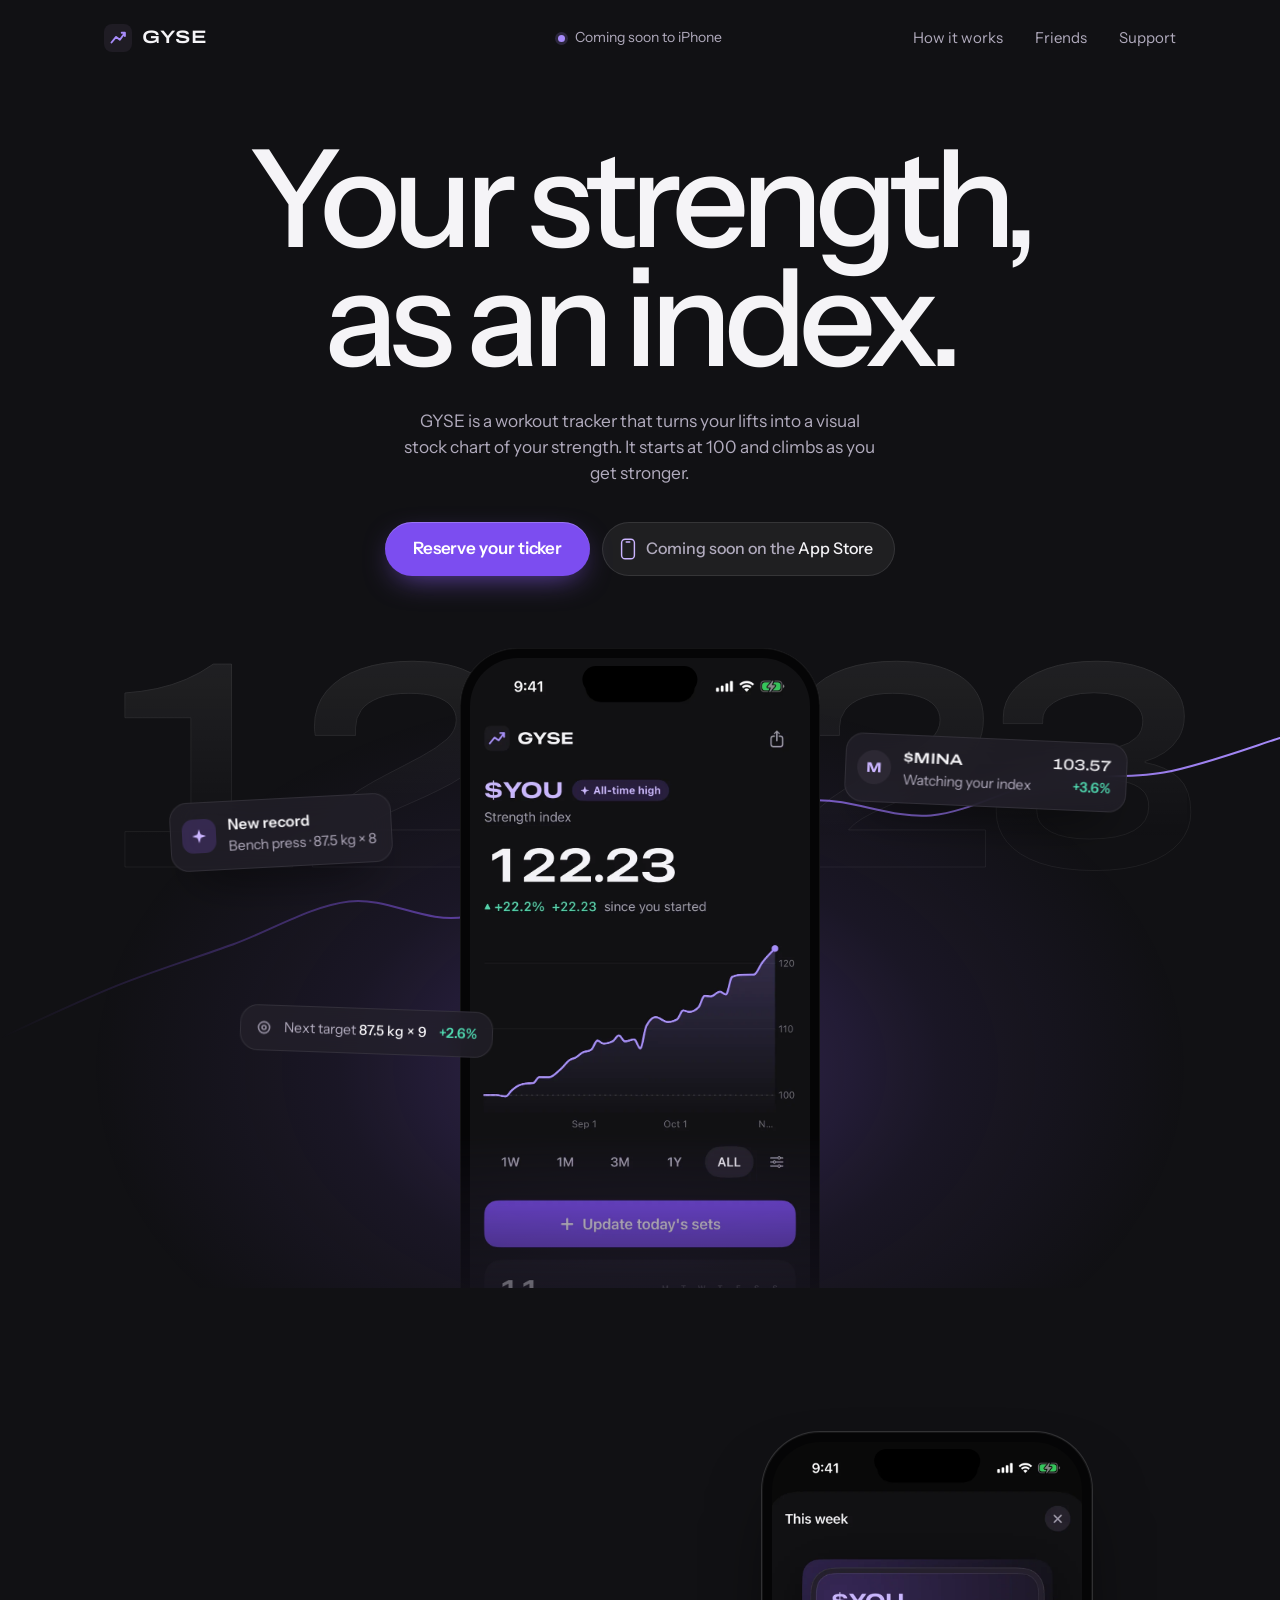
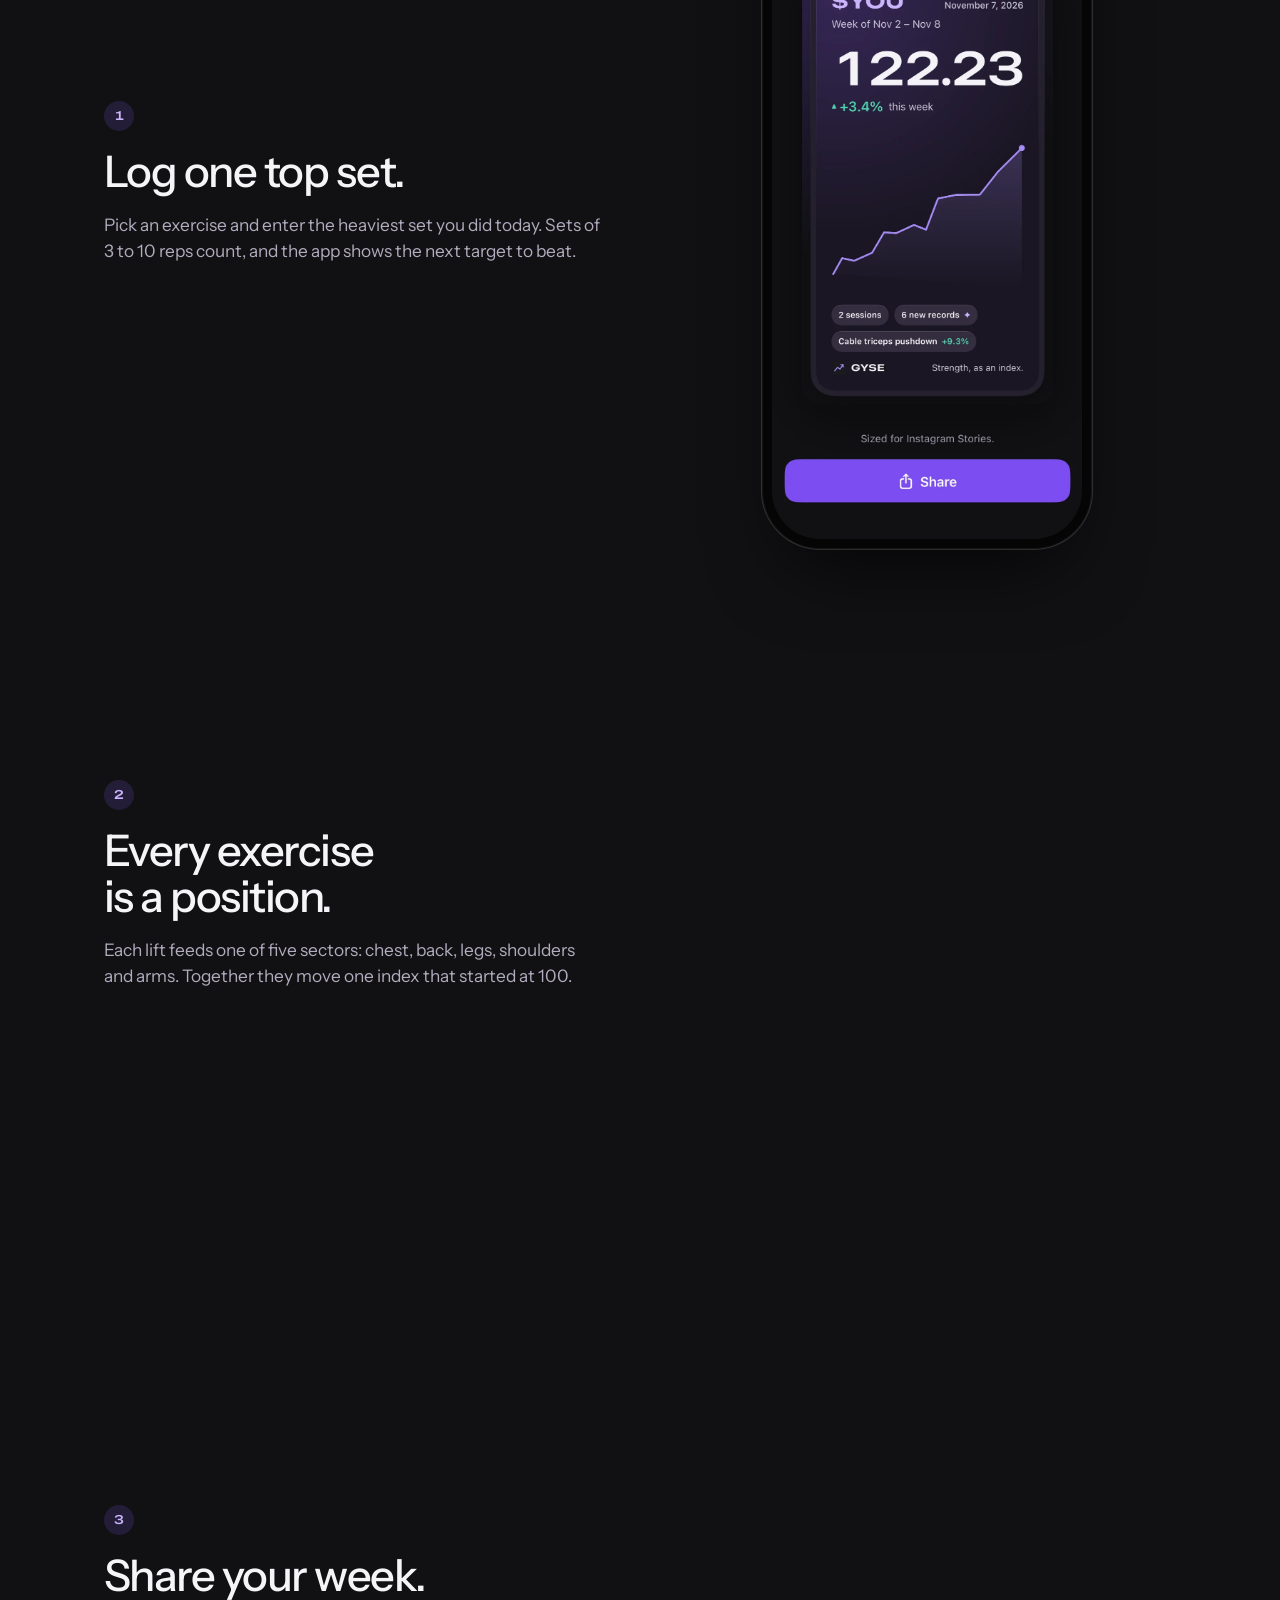
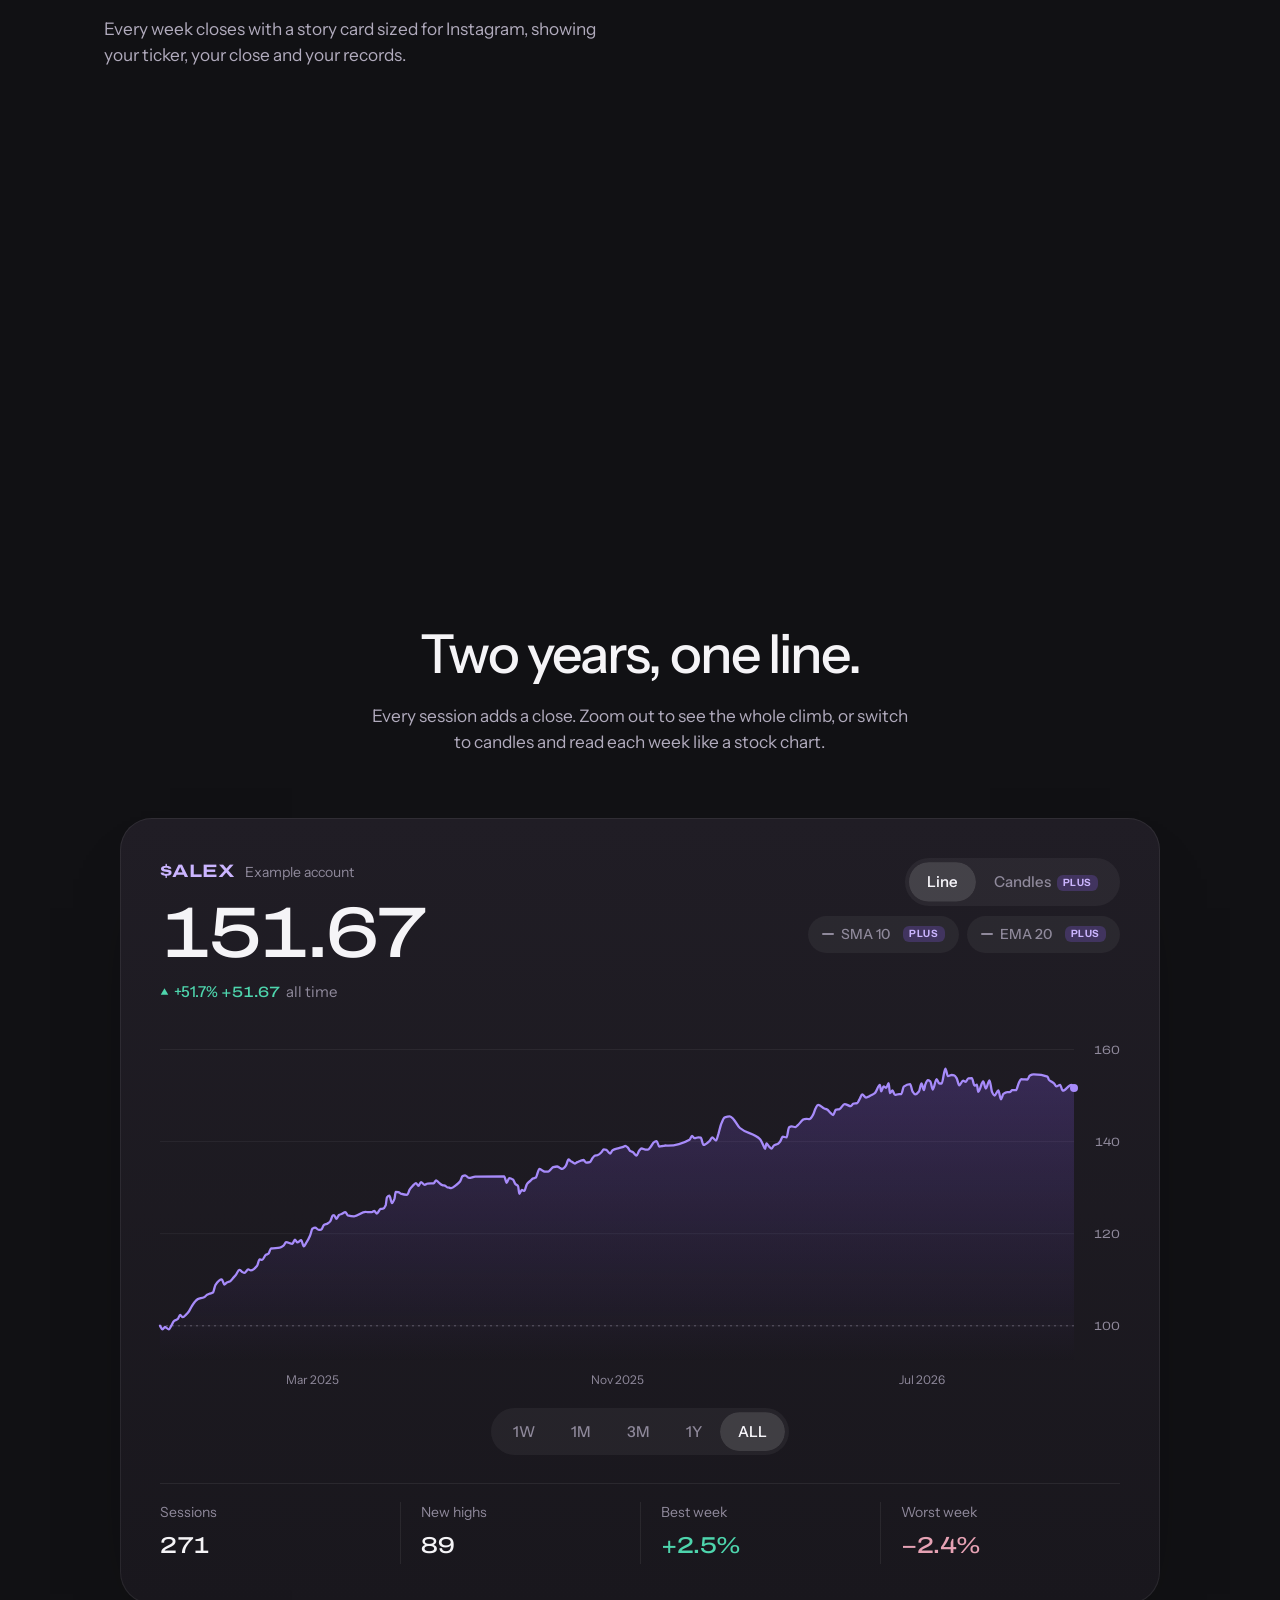
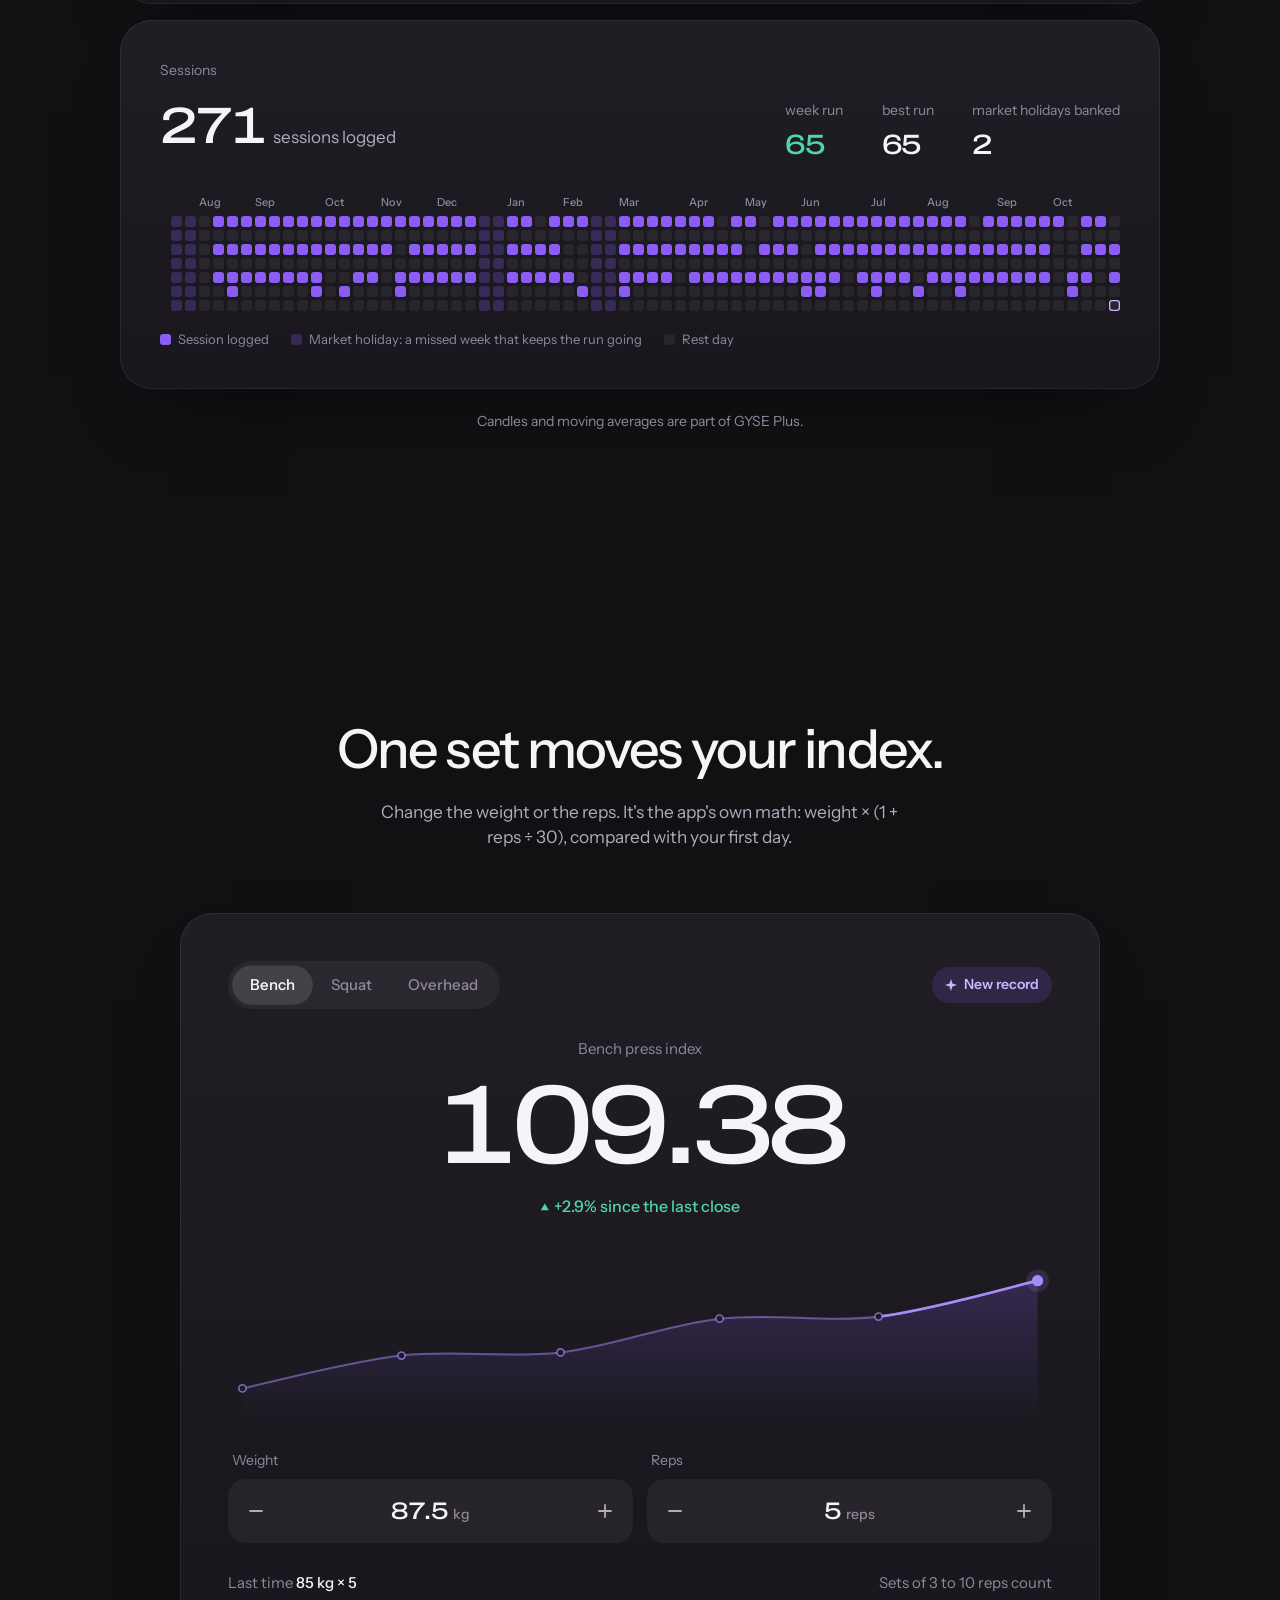
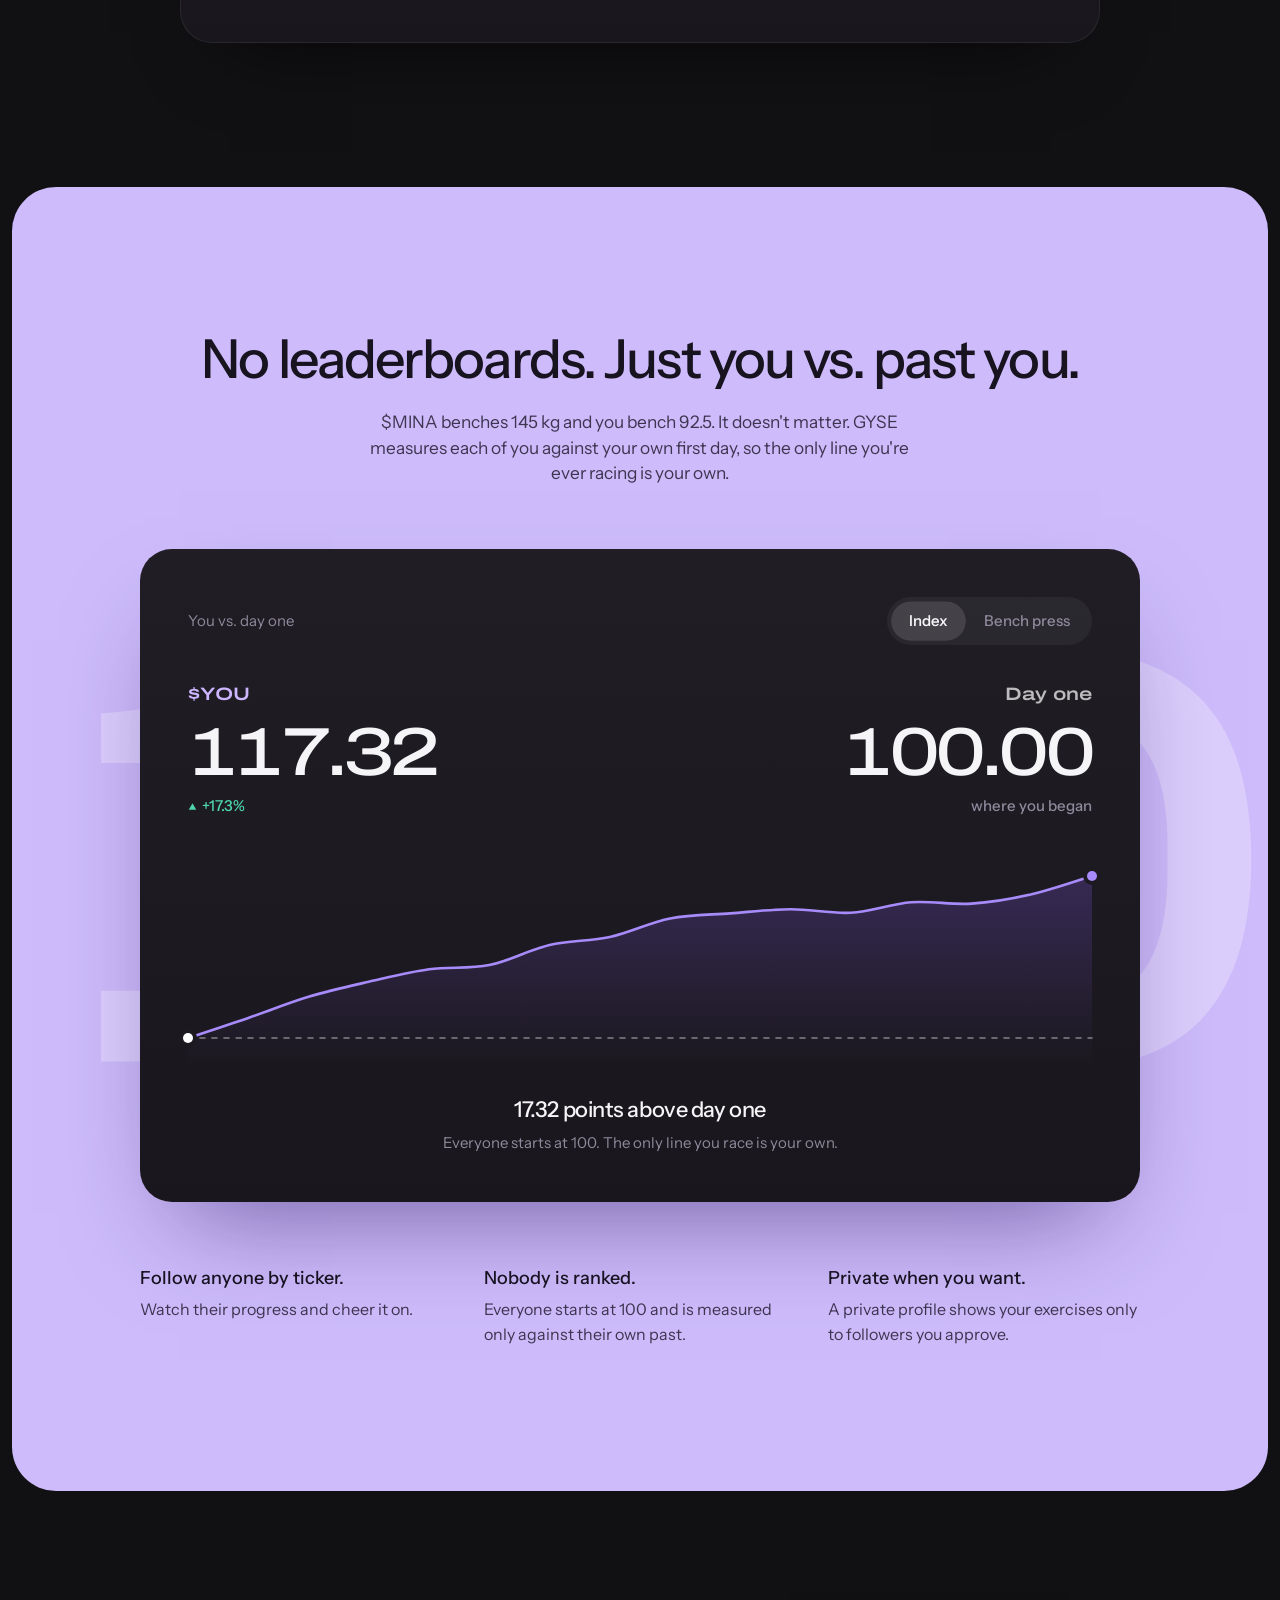
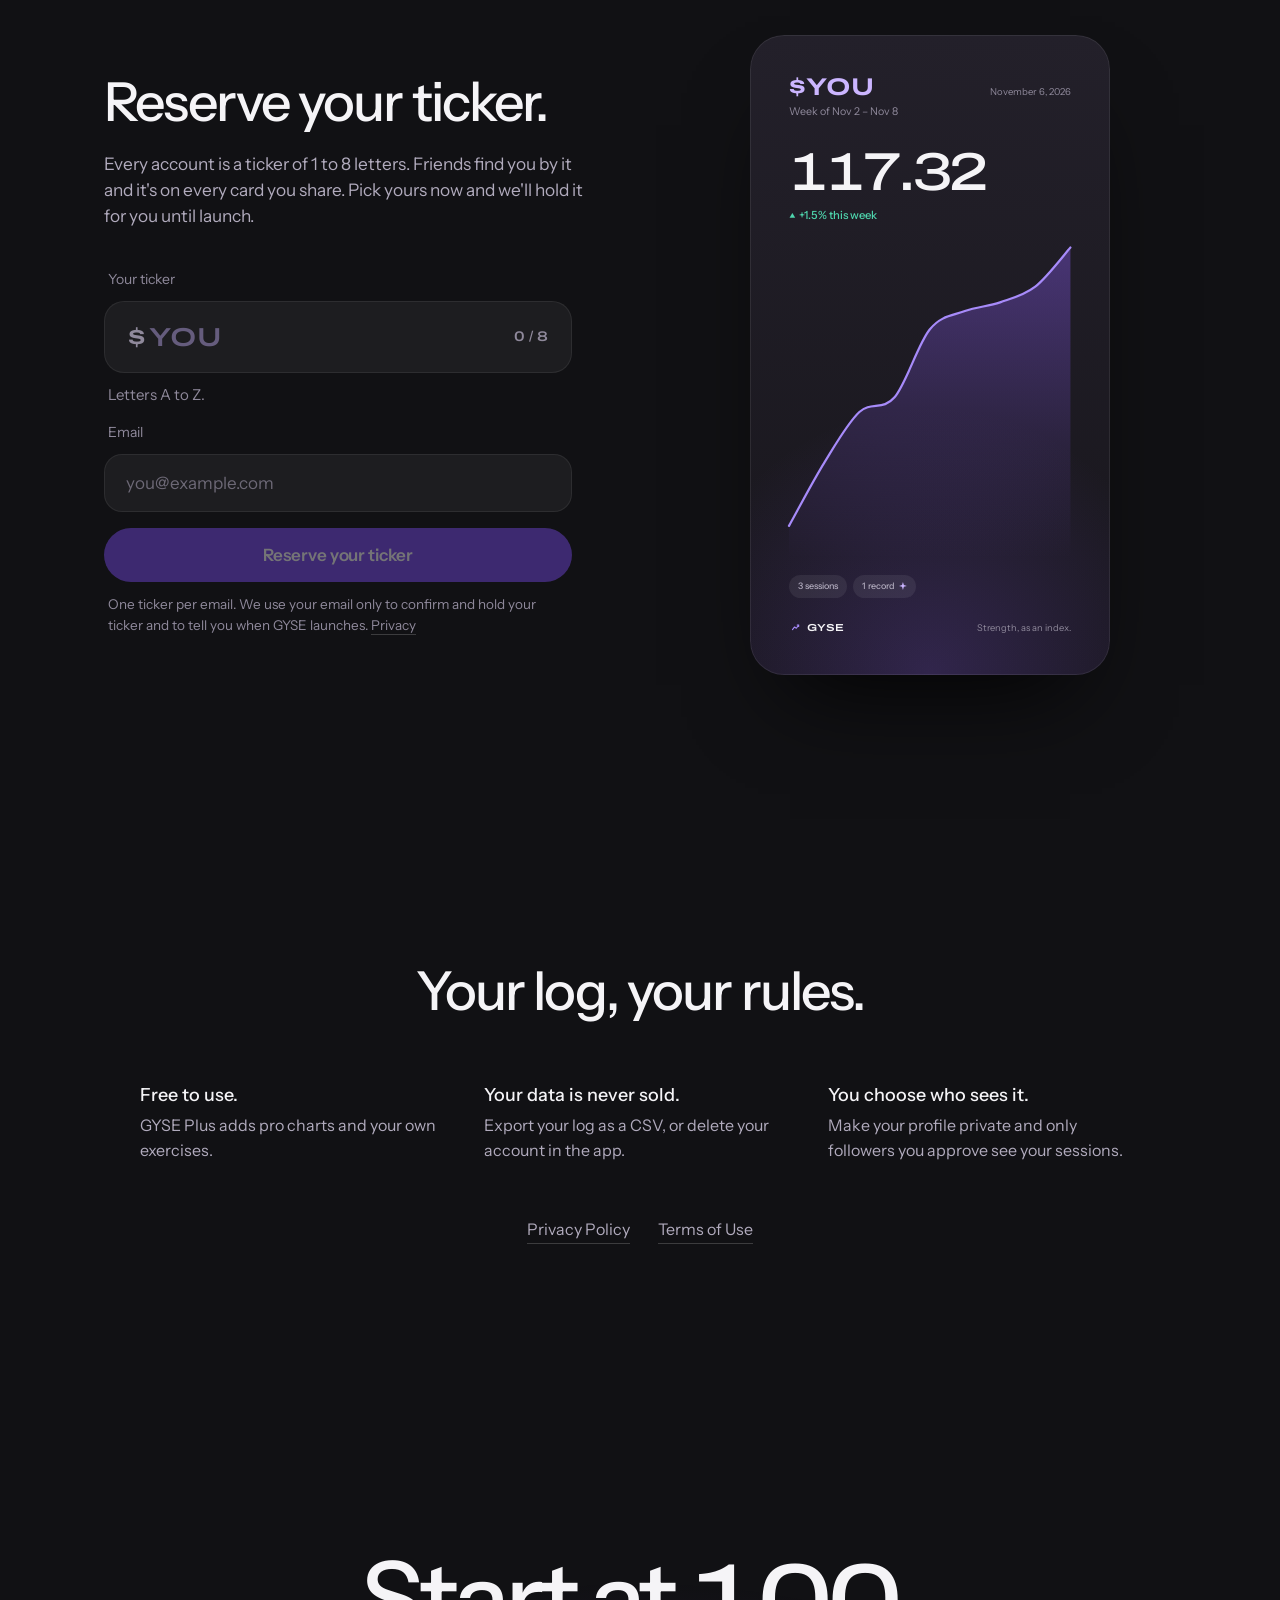
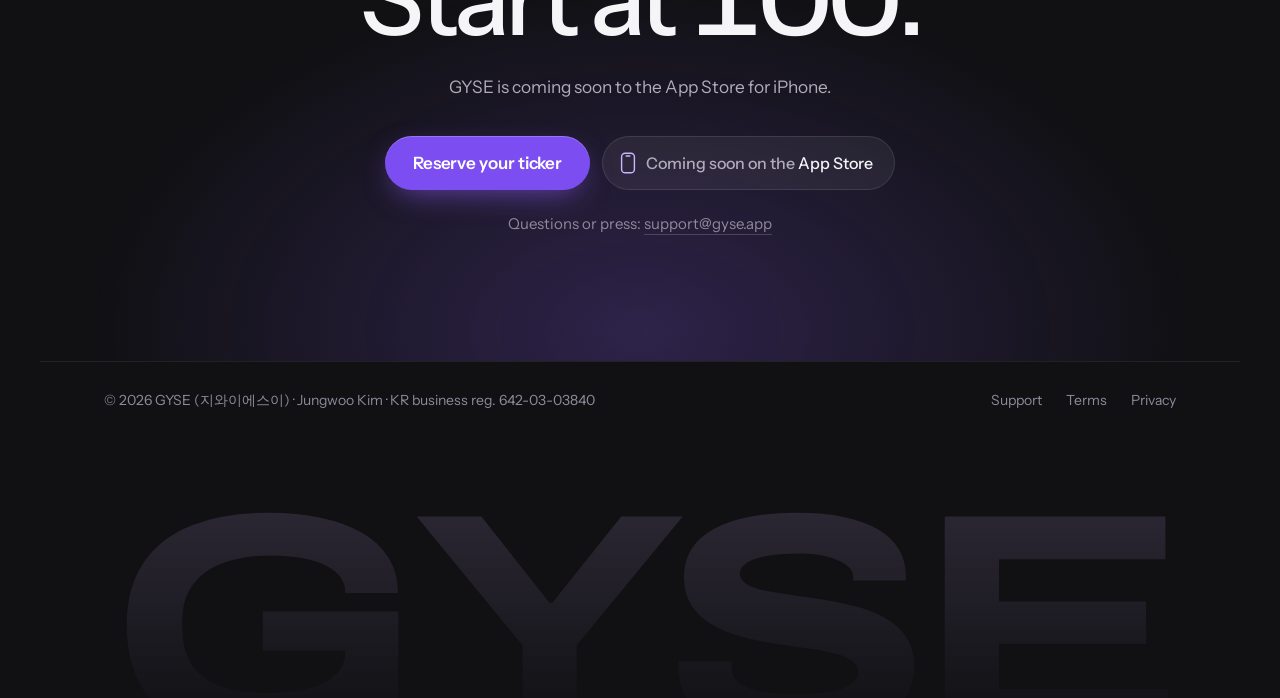
==== index.html @ 75cbb764 "Following replaces friends: policy, terms, support and home page Anyone can follow anyone by ticker;" ====
<!doctype html>
<html lang="en">
<head>
<meta charset="utf-8">
<meta name="viewport" content="width=device-width, initial-scale=1, viewport-fit=cover">
<meta http-equiv="Content-Security-Policy" content="default-src 'self'; script-src 'sha256-HZEkM3WVwp1IkvMQOCcOGn8AyvJ80SF7pKlRWZNpHBI='; style-src 'self' 'unsafe-inline'; img-src 'self' data:; font-src 'self'; connect-src 'self' https://lggthlqzohwxnammtzxg.supabase.co; object-src 'none'; base-uri 'none'; form-action 'none'">
<meta name="referrer" content="strict-origin-when-cross-origin">
<title>GYSE · Your strength, as an index</title>
<meta name="description" content="GYSE is a workout tracker for iPhone that turns your lifts into a stock-style chart of your strength. It starts at 100 and climbs as you get stronger.">
<meta property="og:title" content="GYSE: your strength, as an index">
<meta property="og:description" content="A workout tracker that turns your lifts into a stock-style chart of your strength.">
<meta property="og:url" content="https://gyse.app">
<meta property="og:image" content="https://gyse.app/assets/og.jpg">
<meta name="twitter:card" content="summary_large_image">
<meta name="theme-color" content="#111114">
<meta name="color-scheme" content="dark">
<link rel="icon" href="/favicon.ico" sizes="32x32">
<link rel="icon" href="/assets/icon.svg" type="image/svg+xml">
<link rel="apple-touch-icon" href="/apple-touch-icon.png">
<link rel="preload" as="font" type="font/woff2" href="/assets/fonts/instrument-sans-var.woff2" crossorigin>
<link rel="preload" as="image" href="/assets/screens/index-demo.webp" fetchpriority="high">
<style>
/* Instrument Sans for words, Archivo at 125% width for numbers and tickers (the app's SF Pro Expanded voice).
   Both SIL Open Font License, served from gyse.app. */
@font-face { font-family: "Instrument Sans"; src: url(/assets/fonts/instrument-sans-var.woff2) format("woff2"); font-weight: 400 700; font-display: swap; }
@font-face { font-family: "Archivo"; src: url(/assets/fonts/archivo-var.woff2) format("woff2"); font-weight: 100 900; font-stretch: 62% 125%; font-display: swap; }

/* Layout: one centred column of calm type; real app screens carry the page. Colour comes from the app (Theme.swift). */
:root {
  color-scheme: dark;
  --bg: #111114; --card: #19171D; --card-2: #201D25; --line: rgba(255,255,255,.07);
  --text: #F5F4F7; --body: #B1ABBD; --muted: #8F899B;
  --purple: #8B5CF6; --btn: #7C4DF0; --violet: #A78BFA; --lilac: #CBB5FF;
  --up: #4ED5AD; --down: #E6A2B4;
  --sans: "Instrument Sans", -apple-system, system-ui, sans-serif;
  --num: "Archivo", "Instrument Sans", system-ui, sans-serif;
  --ease-out: cubic-bezier(.23, 1, .32, 1);
  --ease-io: cubic-bezier(.77, 0, .175, 1);
  --gutter: clamp(20px, 5vw, 72px);
}
* { box-sizing: border-box; }
html { -webkit-text-size-adjust: 100%; background: var(--bg); scrollbar-color: #2A2730 var(--bg); }
body { margin: 0; background: var(--bg); color: var(--text); font-family: var(--sans); font-size: 18px; line-height: 1.55;
       -webkit-font-smoothing: antialiased; text-rendering: optimizeLegibility; caret-color: var(--violet); }
::selection { background: rgba(139, 92, 246, .5); color: #fff; }
a { color: inherit; }
button { font: inherit; color: inherit; }
img { max-width: 100%; display: block; }
figure { margin: 0; }
:focus-visible { outline: 2px solid var(--violet); outline-offset: 3px; border-radius: 8px; }
.wrap { width: 100%; max-width: 1200px; margin: 0 auto; padding: 0 var(--gutter); }
.center { text-align: center; }
.num { font-family: var(--num); font-stretch: 125%; font-variant-numeric: lining-nums tabular-nums; }

h1, h2, h3 { margin: 0; font-weight: 500; letter-spacing: -.035em; text-wrap: balance; }
h1 { font-size: clamp(54px, 10.6vw, 168px); line-height: .88; letter-spacing: -.06em; }
h2 { font-size: clamp(34px, 4.2vw, 56px); line-height: 1.04; }
p { margin: 0; }
.lead { color: var(--body); font-size: clamp(17px, 1.35vw, 20px); line-height: 1.5; max-width: 32em; text-wrap: pretty; }
.center .lead, .sec-head .lead { margin-left: auto; margin-right: auto; }
.up { color: var(--up); } .down { color: var(--down); } .flat { color: var(--muted); }
.tri { display: inline-block; width: .6em; height: .6em; margin-right: .3em; vertical-align: .03em; }

/* ---------- Pressables ---------- */
.btn { display: inline-flex; align-items: center; justify-content: center; min-height: 54px; padding: 0 28px; border-radius: 999px; border: 0; cursor: pointer;
       background: var(--btn); color: #fff; font-weight: 600; font-size: 17px; letter-spacing: -.005em; text-decoration: none;
       box-shadow: inset 0 1px 0 rgba(255,255,255,.22), 0 10px 30px -10px rgba(139,92,246,.7);
       transition: transform 160ms var(--ease-out), background-color 160ms ease, box-shadow 200ms ease; }
.btn:active { transform: scale(.97); }
@media (hover: hover) and (pointer: fine) { .btn:hover { background: #8656F4; box-shadow: inset 0 1px 0 rgba(255,255,255,.26), 0 14px 36px -10px rgba(139,92,246,.85); } }
.link { text-decoration: none; background: linear-gradient(currentColor, currentColor) 0 100% / 0 1px no-repeat, linear-gradient(rgba(255,255,255,.18), rgba(255,255,255,.18)) 0 100% / 100% 1px no-repeat;
        padding-bottom: 2px; transition: background-size 220ms var(--ease-out); }
@media (hover: hover) and (pointer: fine) { .link:hover { background-size: 100% 1px, 100% 1px; } }

/* Segmented control: a lit copy of the row is clipped to the chosen option, so pill and label colour move as one. */
.seg { position: relative; display: inline-flex; padding: 4px; border-radius: 999px; background: rgba(255,255,255,.05); }
.seg button { position: relative; border: 0; background: transparent; color: var(--muted); font-size: 15px; font-weight: 500; padding: 8px 18px; border-radius: 999px; cursor: pointer; white-space: nowrap; transition: color 150ms ease; }
@media (hover: hover) and (pointer: fine) { .seg button:hover { color: var(--text); } }
.seg .lit { position: absolute; inset: 4px; display: flex; pointer-events: none; clip-path: inset(0 100% 0 0 round 999px); }
.seg .lit > span { flex: none; display: grid; place-items: center; font-size: 15px; font-weight: 500; padding: 8px 18px; border-radius: 999px; background: rgba(255,255,255,.12); color: var(--text); white-space: nowrap; }
.seg.ready .lit { transition: clip-path 280ms var(--ease-io); }
.seg[hidden] { display: none; }
.seg .lit > span { display: flex; align-items: center; justify-content: center; }

/* ---------- Header ---------- */
.bar { display: grid; grid-template-columns: 1fr auto 1fr; align-items: center; height: 76px; }
.bar nav { justify-self: end; }
.bar-note { display: inline-flex; align-items: center; gap: 10px; color: var(--body); font-size: 14px; }
.bar-note i { width: 7px; height: 7px; border-radius: 50%; background: var(--violet); box-shadow: 0 0 0 3px rgba(167,139,250,.18); }
.brand { display: inline-flex; align-items: center; gap: 10px; text-decoration: none; font-family: var(--num); font-stretch: 125%; font-weight: 600; font-size: 18px; letter-spacing: .01em; }
.brand svg { width: 28px; height: 28px; }
.bar nav { display: flex; gap: 32px; }
.bar nav a { font-size: 15px; color: var(--body); text-decoration: none; transition: color 150ms ease; }
@media (hover: hover) and (pointer: fine) { .bar nav a:hover { color: var(--text); } }

/* ---------- Hero ---------- */
.hero { position: relative; overflow: hidden; isolation: isolate; padding-top: clamp(40px, 7vh, 80px); }
.hero-copy { display: grid; justify-items: center; gap: 30px; text-align: center; position: relative; z-index: 2; }
.soon { display: inline-flex; align-items: center; gap: 10px; padding: 7px 14px 7px 12px; border-radius: 999px; background: rgba(255,255,255,.05); color: var(--body); font-size: 14px; font-weight: 500; }
.soon i { width: 7px; height: 7px; border-radius: 50%; background: var(--violet); box-shadow: 0 0 0 3px rgba(167,139,250,.18); }
.hero .lead { max-width: 30em; }
.actions { display: flex; flex-wrap: wrap; justify-content: center; align-items: center; gap: 12px; margin-top: 6px; }
/* App Store badge: "coming soon" until assets/store.json has the app's link, then a download link. */
.store { display: inline-flex; align-items: center; justify-content: center; gap: 10px; min-height: 54px; padding: 0 22px 0 18px; border-radius: 999px; white-space: nowrap;
         background: rgba(255,255,255,.06); box-shadow: inset 0 0 0 1px rgba(255,255,255,.1); color: var(--text); font-size: 16px; font-weight: 500; text-decoration: none; }
.store svg { width: 16px; height: 22px; flex: none; color: var(--lilac); }
.store .soft { color: var(--body); }
.btn svg { width: 16px; height: 22px; margin-right: 10px; flex: none; }
.btn.quiet { background: rgba(255,255,255,.06); box-shadow: inset 0 0 0 1px rgba(255,255,255,.1); }
@media (hover: hover) and (pointer: fine) { .btn.quiet:hover { background: rgba(255,255,255,.1); box-shadow: inset 0 0 0 1px rgba(255,255,255,.14); } }
a.bar-note { text-decoration: none; color: var(--text); }
.stage { position: relative; height: clamp(500px, 62vw, 640px); margin-top: clamp(56px, 8vh, 88px); }
.stage .glow { position: absolute; left: 50%; top: 40px; width: min(1100px, 130vw); height: 760px; transform: translateX(-50%); z-index: -1;
               background: radial-gradient(closest-side, rgba(139,92,246,.30), rgba(139,92,246,.08) 55%, transparent); }
.ghost { position: absolute; left: 50%; top: 4px; transform: translateX(-50%); z-index: -1; white-space: nowrap; pointer-events: none; user-select: none;
         font-size: clamp(130px, 23vw, 360px); font-weight: 600; letter-spacing: -.05em; line-height: .8; color: transparent; -webkit-text-stroke: 1px rgba(255,255,255,.06);
         background: linear-gradient(180deg, rgba(255,255,255,.07), rgba(255,255,255,0) 80%); -webkit-background-clip: text; background-clip: text; }
.floats { position: absolute; inset: 0; z-index: 2; pointer-events: none; }
.float { position: absolute; display: flex; align-items: center; gap: 12px; padding: 12px 16px 12px 12px; border-radius: 18px; font-size: 14px; color: var(--body); white-space: nowrap;
         background: rgba(34,31,40,.78); -webkit-backdrop-filter: blur(14px) saturate(140%); backdrop-filter: blur(14px) saturate(140%);
         box-shadow: inset 0 0 0 1px rgba(255,255,255,.08), 0 24px 50px -24px rgba(0,0,0,.9); will-change: transform; }
.float b { display: block; color: var(--text); font-weight: 600; font-size: 15px; }
.float em { font-style: normal; color: var(--up); font-weight: 600; font-size: 14px; }
.float .rec-i { width: 34px; height: 34px; border-radius: 11px; display: grid; place-items: center; background: rgba(139,92,246,.2); color: var(--lilac); }
.float .rec-i svg { width: 14px; height: 14px; }
.float .av { width: 34px; height: 34px; border-radius: 50%; display: grid; place-items: center; background: #2C2833; color: var(--lilac); font-weight: 700; font-family: var(--num); font-stretch: 125%; }
.float .fv { text-align: right; margin-left: 8px; }
.float .fv b { font-weight: 500; }
.float .tg { width: 16px; height: 16px; color: var(--muted); margin-left: 4px; }
.float.f3 b { display: inline; font-weight: 500; font-size: 14px; }
.f1 { left: calc(50% - 470px); top: 150px; rotate: -3deg; }
.f2 { left: calc(50% + 205px); top: 90px; rotate: 2.5deg; }
.f3 { left: calc(50% - 400px); top: 360px; rotate: 2deg; }
@media (max-width: 1100px) { .f3 { display: none; } .f1 { left: calc(50% - 380px); } .f2 { left: calc(50% + 170px); } }
@media (max-width: 820px) { .floats { display: none; } }
.stage svg.line { position: absolute; left: 0; width: 100%; top: 60px; height: 360px; overflow: visible; z-index: 0; }
.phone { position: relative; z-index: 1; width: min(360px, 78vw); margin: 0 auto; aspect-ratio: 900 / 1957; padding: 10px; border-radius: 58px;
         background: #050506; box-shadow: 0 0 0 1px rgba(255,255,255,.14), inset 0 0 0 1px rgba(255,255,255,.06), 0 40px 80px -30px rgba(0,0,0,.8); }
.phone img { width: 100%; height: 100%; border-radius: 48px; object-fit: cover; background: var(--bg); }
.phone::after { content: ""; position: absolute; z-index: 2; top: 2.4%; left: 50%; width: 32%; height: 3.4%; transform: translateX(-50%); border-radius: 99px; background: #000; }
/* The hero shows the top of the phone and lets it fade into the page. */
.hero .phone { -webkit-mask-image: linear-gradient(#000 62%, transparent 92%); mask-image: linear-gradient(#000 62%, transparent 92%); }
@media (prefers-reduced-motion: no-preference) {
  .js .hero .phone { animation: rise 900ms var(--ease-out) 120ms both; }
  .js .stage .glow { animation: fade 1400ms ease 60ms both; }
}
@keyframes rise { from { opacity: 0; transform: translateY(28px); } }
@keyframes fade { from { opacity: 0; } }

/* ---------- Sections ---------- */
.sec { padding: clamp(110px, 16vh, 180px) 0; }
.sec-head { display: grid; gap: 22px; justify-items: center; text-align: center; margin-bottom: clamp(48px, 7vh, 80px); }

/* How it works: steps on the left, one phone that follows on the right */
.story { display: grid; grid-template-columns: minmax(0, 1fr) minmax(0, 1fr); gap: clamp(40px, 6vw, 96px); }
.steps { list-style: none; margin: 0; padding: 0; }
.step { min-height: 78vh; display: flex; flex-direction: column; justify-content: center; align-items: flex-start; gap: 18px; max-width: 30em; transition: opacity 360ms ease; }
.step .n { width: 30px; height: 30px; border-radius: 50%; display: grid; place-items: center; font-family: var(--num); font-stretch: 125%; font-size: 13px; font-weight: 600; color: var(--lilac); background: rgba(139,92,246,.16); }
.step h2 { font-size: clamp(32px, 3.4vw, 48px); }
.step .shot { display: none; }
.js .story .step { opacity: .28; }
.js .story .step.on { opacity: 1; }
.follow { position: sticky; top: calc(50vh - 370px); height: max-content; padding: 0 0 8vh; }
.follow .phone { width: 330px; max-width: 100%; }
.follow .phone img { position: absolute; inset: 10px; width: calc(100% - 20px); height: calc(100% - 20px); opacity: 0; transition: opacity 420ms ease; }
.follow .phone img.on { opacity: 1; }

/* Two years on one line: the app's chart (IndexChart.swift) at page size */
.pro { max-width: 1040px; margin: 0 auto; padding: clamp(20px, 3.2vw, 40px); }
.pro-top { display: flex; justify-content: space-between; align-items: flex-start; gap: 20px 32px; flex-wrap: wrap; }
.pro-sym { display: flex; align-items: baseline; gap: 10px; }
.pro-sym b { font-family: var(--num); font-stretch: 125%; color: var(--lilac); font-size: 18px; font-weight: 700; }
.pro-sym span { color: var(--muted); font-size: 14px; }
.pro-v { font-size: clamp(44px, 5.6vw, 72px); font-weight: 500; letter-spacing: -.04em; line-height: 1; margin-top: 12px; }
.pro-c { margin-top: 10px; font-size: 15px; font-weight: 500; min-height: 1.5em; }
.pro-c .when { color: var(--muted); font-weight: 400; margin-left: 6px; }
.pro-tools { display: flex; flex-direction: column; align-items: flex-end; gap: 10px; }
.pro-tools .row { display: flex; flex-wrap: wrap; justify-content: flex-end; gap: 8px; }
.plus { display: inline-block; font-size: 10px; font-weight: 700; letter-spacing: .06em; line-height: 1; padding: 3px 6px; border-radius: 6px; margin-left: 6px; vertical-align: 1px; background: rgba(139,92,246,.24); color: var(--lilac); }
.chip { display: inline-flex; align-items: center; gap: 7px; border: 0; cursor: pointer; padding: 8px 14px; border-radius: 999px; background: rgba(255,255,255,.05); color: var(--muted); font-size: 14px; font-weight: 500;
        transition: background-color 150ms ease, color 150ms ease, transform 160ms var(--ease-out); }
.chip i { width: 12px; height: 2px; border-radius: 2px; background: currentColor; }
.chip[aria-pressed="true"] { background: rgba(255,255,255,.12); color: var(--text); }
.chip[data-o="sma"][aria-pressed="true"] i { background: rgba(255,255,255,.6); }
.chip[data-o="ema"][aria-pressed="true"] i { background: #F2C46D; }
.chip:active { transform: scale(.97); }
@media (hover: hover) and (pointer: fine) { .chip:hover { color: var(--text); } }
.pro-plot { position: relative; height: clamp(260px, 40vh, 380px); margin-top: 26px; touch-action: pan-y; cursor: crosshair; user-select: none; -webkit-user-select: none; }
.pro-plot svg { position: absolute; inset: 0; width: 100%; height: 100%; overflow: visible; }
.pro-plot .layer { transition: opacity 160ms ease; }
.pro-plot.swapping .layer { opacity: 0; }
.pro-bottom { display: flex; justify-content: center; margin-top: 18px; }
.pro-stats { display: grid; grid-template-columns: repeat(4, minmax(0, 1fr)); margin: 28px 0 0; padding-top: 18px; border-top: 1px solid var(--line); }
.pro-stats div + div { padding-left: 20px; border-left: 1px solid var(--line); }
.pro-stats dt { color: var(--muted); font-size: 14px; }
.pro-stats dd { margin: 4px 0 0; font-size: clamp(18px, 1.8vw, 24px); font-weight: 500; letter-spacing: -.02em; }
/* Sessions: the app's training grid (HomeView SessionsCard) and weekly run (WeeklyRun), over the same two years */
.sess { max-width: 1040px; margin: 16px auto 0; padding: clamp(20px, 3.2vw, 40px); }
.sess-top { display: flex; justify-content: space-between; align-items: flex-end; gap: 20px 40px; flex-wrap: wrap; }
.sess-k { color: var(--muted); font-size: 14px; }
.sess-n { color: var(--body); font-size: 17px; margin-top: 6px; }
.sess-n b { color: var(--text); font-size: clamp(36px, 4vw, 52px); font-weight: 500; letter-spacing: -.04em; margin-right: 8px; }
.sess-stats { display: flex; gap: clamp(20px, 3vw, 40px); margin: 0; }
.sess-stats dt { color: var(--muted); font-size: 14px; }
.sess-stats dd { margin: 2px 0 0; font-size: clamp(22px, 2.2vw, 28px); font-weight: 500; letter-spacing: -.02em; }
.sess-stats .up { color: var(--up); }
.sess-grid { margin-top: 30px; display: grid; grid-auto-flow: column; grid-template-rows: 16px repeat(7, 11px); grid-auto-columns: 11px; gap: 3px; justify-content: end; overflow: hidden; }
.sess-grid i { border-radius: 3px; background: rgba(255,255,255,.06); }
.sess-grid i.on { background: #8B5CF6; }
.sess-grid i.hol { background: rgba(139,92,246,.26); }
.sess-grid i.fut { background: rgba(255,255,255,.025); }
.sess-grid i.today { box-shadow: inset 0 0 0 1.3px #CBB5FF; }
.sess-grid b { font-size: 11px; font-weight: 500; color: var(--muted); white-space: nowrap; line-height: 1; }
.sess-key { display: flex; flex-wrap: wrap; gap: 8px 22px; margin-top: 18px; color: var(--muted); font-size: 13px; }
.sess-key i { display: inline-block; width: 11px; height: 11px; border-radius: 3px; margin-right: 7px; vertical-align: -1px; }
.pro-note { text-align: center; color: var(--muted); font-size: 14px; margin-top: 22px; }

/* Try a set */
.card { background: linear-gradient(180deg, var(--card-2), var(--card)); border-radius: 32px; box-shadow: inset 0 0 0 1px var(--line), 0 40px 80px -50px rgba(0,0,0,.8); }
.demo { max-width: 920px; margin: 0 auto; padding: clamp(24px, 4vw, 48px); display: grid; gap: 28px; }
.demo-top { display: flex; justify-content: space-between; align-items: center; gap: 16px; flex-wrap: wrap; min-height: 46px; }
.rec { display: inline-flex; align-items: center; gap: 7px; padding: 7px 13px; border-radius: 999px; background: rgba(139,92,246,.16); color: var(--lilac); font-size: 14px; font-weight: 600;
       transition: opacity 200ms var(--ease-out), transform 200ms var(--ease-out); }
.rec svg { width: 12px; height: 12px; }
.rec[hidden] { display: inline-flex; opacity: 0; transform: scale(.94); }
.readout { text-align: center; }
.readout .lbl { color: var(--muted); font-size: 15px; }
.readout .big { font-size: clamp(64px, 9vw, 112px); font-weight: 500; letter-spacing: -.045em; line-height: 1; margin-top: 10px; }
.readout .delta { margin-top: 12px; font-size: 16px; font-weight: 500; }
.demo svg.c { display: block; width: 100%; height: auto; overflow: visible; }
.controls { display: grid; grid-template-columns: 1fr 1fr; gap: 14px; }
.field > span { display: block; font-size: 14px; color: var(--muted); margin: 0 0 8px 4px; }
.stepper { display: flex; align-items: center; height: 64px; border-radius: 18px; background: rgba(255,255,255,.05); }
.stepper button { width: 56px; height: 100%; border: 0; background: transparent; color: var(--body); cursor: pointer; border-radius: 18px; display: grid; place-items: center;
                  transition: color 150ms ease, transform 160ms var(--ease-out); }
.stepper button svg { width: 18px; height: 18px; }
@media (hover: hover) and (pointer: fine) { .stepper button:hover { color: var(--text); } }
.stepper button:active { transform: scale(.92); }
.stepper output { flex: 1; text-align: center; font-size: 24px; font-weight: 500; letter-spacing: -.02em; }
.stepper small { font-family: var(--sans); font-stretch: 100%; font-size: 14px; color: var(--muted); margin-left: 5px; letter-spacing: 0; }
.demo .foot { display: flex; justify-content: space-between; gap: 8px 24px; flex-wrap: wrap; color: var(--muted); font-size: 15px; }
.demo .foot b { color: var(--text); font-weight: 500; font-stretch: 100%; font-family: var(--sans); }
.demo .foot .warn { color: var(--down); }

/* Friends: one full-colour chapter, the page's single loud moment */
.chapter { position: relative; overflow: hidden; isolation: isolate; margin: 0 12px; border-radius: 44px; background: #CDBBFB; color: #17131F;
           --body: #3E3550; --muted: #5E5470; --line: rgba(23,19,31,.12); }
.chapter .lead { color: var(--body); }
.chapter .ghost-100 { position: absolute; left: 50%; top: 52%; transform: translate(-50%, -50%); z-index: -1; font-size: clamp(260px, 46vw, 720px); font-weight: 600; letter-spacing: -.06em; line-height: .8;
                      color: rgba(255,255,255,.28); pointer-events: none; user-select: none; }
.chapter .h2h { --body: #B1ABBD; --muted: #8F899B; --line: rgba(255,255,255,.07); color: var(--text); box-shadow: 0 50px 100px -40px rgba(40,20,90,.55); }
.chapter .trio p { color: var(--body); }
.chapter .trio b { color: #17131F; }
.chapter :focus-visible { outline-color: #17131F; }
.h2h { position: relative; max-width: 1000px; margin: 0 auto; padding: clamp(24px, 4vw, 48px); }
.h2h .top { display: flex; justify-content: space-between; align-items: center; gap: 16px; flex-wrap: wrap; }
.h2h .top > span { color: var(--muted); font-size: 15px; }
.sides { display: flex; justify-content: space-between; gap: 24px; margin-top: 36px; }
.side .tk { font-family: var(--num); font-stretch: 125%; font-weight: 600; font-size: 18px; }
.side.me .tk { color: var(--lilac); }
.side.them .tk { color: rgba(255,255,255,.7); }
.side .v { display: block; font-size: clamp(40px, 5.4vw, 68px); font-weight: 500; letter-spacing: -.04em; line-height: 1.05; margin-top: 8px; }
.side .v small { font-family: var(--sans); font-stretch: 100%; font-size: .36em; color: var(--muted); margin-left: .25em; letter-spacing: 0; }
.side .c { display: block; font-size: 15px; font-weight: 500; margin-top: 6px; }
.side.them { text-align: right; }
.h2h svg.c { display: block; width: 100%; height: clamp(170px, 24vh, 240px); margin-top: 32px; overflow: visible; }
.verdict { margin-top: 28px; text-align: center; font-size: clamp(19px, 1.7vw, 24px); font-weight: 500; letter-spacing: -.02em; }
.verdict span { display: block; margin-top: 4px; color: var(--muted); font-size: 15px; letter-spacing: 0; font-weight: 400; }
.fade { transition: opacity 160ms ease, filter 160ms ease; }
.swapping .fade { opacity: 0; filter: blur(2px); }
.trio { display: grid; grid-template-columns: repeat(3, minmax(0, 1fr)); gap: 32px; max-width: 1000px; margin: clamp(48px, 7vh, 72px) auto 0; }
.trio p { color: var(--body); font-size: 16px; }
.trio b { display: block; color: var(--text); font-weight: 500; font-size: 18px; margin-bottom: 4px; }

/* Ticker */
.claim { display: grid; grid-template-columns: minmax(0, 1fr) minmax(0, 1fr); gap: clamp(48px, 7vw, 112px); align-items: center; }
.claim h2 { margin-bottom: 22px; }
.tkfield { margin-top: 40px; max-width: 26em; }
.tkfield label { display: block; font-size: 14px; color: var(--muted); margin: 0 0 10px 4px; }
.tkbox { display: flex; align-items: center; height: 72px; padding: 0 24px; border-radius: 20px; background: rgba(255,255,255,.05); box-shadow: inset 0 0 0 1px var(--line);
         transition: box-shadow 160ms ease; }
.tkbox:focus-within { box-shadow: inset 0 0 0 1px var(--violet), 0 0 0 4px rgba(139,92,246,.2); }
.tkbox span { font-family: var(--num); font-stretch: 125%; color: var(--muted); font-size: 26px; font-weight: 600; }
.tkbox input { flex: 1; width: 100%; min-width: 0; height: 100%; border: 0; outline: 0; background: transparent; color: var(--lilac); font-family: var(--num); font-stretch: 125%;
               font-size: 26px; font-weight: 600; letter-spacing: .01em; text-transform: uppercase; padding-left: 4px; }
.tkbox input::placeholder { color: rgba(203,181,255,.42); }
.tkbox .cnt { font-size: 14px; color: var(--muted); }
.tkfield .msg { margin: 10px 0 0 4px; font-size: 15px; color: var(--muted); min-height: 1.55em; }
.tkfield .msg.warn { color: var(--down); }
.tkfield .msg.ok { color: var(--up); }
.rsv { display: grid; gap: 12px; margin-top: 16px; }
.rsv label { margin-bottom: -2px; }
.emf { height: 58px; width: 100%; padding: 0 22px; border: 0; border-radius: 18px; background: rgba(255,255,255,.05); box-shadow: inset 0 0 0 1px var(--line);
       color: var(--text); font: inherit; font-size: 17px; transition: box-shadow 160ms ease; }
.emf::placeholder { color: var(--muted); opacity: .7; }
.emf:focus { outline: 0; box-shadow: inset 0 0 0 1px var(--violet), 0 0 0 4px rgba(139,92,246,.2); }
.rsv[hidden], .rsv-done[hidden], .tkfield[hidden] { display: none; }
.hp { position: absolute; left: -10000px; width: 1px; height: 1px; opacity: 0; }
.rsv .btn { width: 100%; margin-top: 4px; }
.btn:disabled { opacity: .42; cursor: default; box-shadow: none; transform: none; pointer-events: none; }
.fine { margin: 0 4px; font-size: 13.5px; line-height: 1.55; color: var(--muted); }
.fine.warn { color: var(--down); }
.rsv-done { margin-top: 40px; max-width: 26em; padding: 26px 28px; border-radius: 24px; background: rgba(78,213,173,.07); box-shadow: inset 0 0 0 1px rgba(78,213,173,.22); outline: 0; }
.rd-t { margin: 0; font-size: 22px; color: var(--text); }
.rd-t b { color: var(--lilac); font-family: var(--num); font-stretch: 125%; font-weight: 700; }
.rd-b { margin: 10px 0 0; font-size: 15px; line-height: 1.6; color: var(--body); }
.rd-b b { color: var(--text); font-weight: 600; overflow-wrap: anywhere; }

/* The weekly story card, as the app draws it */
.story-card { position: relative; width: min(100%, 360px); margin: 0 auto; aspect-ratio: 9 / 16; border-radius: 34px; padding: 8%; container-type: inline-size; display: flex; flex-direction: column;
              background: radial-gradient(120% 70% at 50% 100%, rgba(139,92,246,.22), transparent 60%), linear-gradient(180deg, #23202A, #18161C);
              box-shadow: inset 0 0 0 1px rgba(255,255,255,.08), 0 50px 90px -40px rgba(0,0,0,.9); }
.story-card .r1 { display: flex; justify-content: space-between; align-items: baseline; gap: 8px; }
.story-card .stk { font-family: var(--num); font-stretch: 125%; color: var(--lilac); font-size: 8.6cqw; font-weight: 700; line-height: 1.1; overflow-wrap: anywhere; }
.story-card .sd { color: var(--muted); font-size: 3.4cqw; white-space: nowrap; }
.story-card .sw { color: var(--muted); font-size: 3.8cqw; margin-top: 1.2cqw; }
.story-card .sv { font-size: 19cqw; font-weight: 500; letter-spacing: -.045em; line-height: 1; margin-top: 9cqw; }
.story-card .sc { font-size: 4cqw; margin-top: 2.6cqw; font-weight: 500; }
.story-card svg.sch { width: 100%; flex: 1; min-height: 0; margin-top: 6cqw; overflow: visible; }
.story-card .chips { display: flex; gap: 2cqw; margin-top: 6cqw; }
.story-card .chips span { display: inline-flex; align-items: center; gap: 1.4cqw; font-size: 3.2cqw; font-weight: 500; padding: 1.5cqw 3.2cqw; border-radius: 99px; background: rgba(255,255,255,.07); color: var(--body); }
.story-card .chips svg { width: 2.8cqw; height: 2.8cqw; }
.story-card .sf { display: flex; justify-content: space-between; align-items: center; margin-top: 8cqw; color: var(--muted); font-size: 3.3cqw; }
.story-card .sf b { display: inline-flex; align-items: center; gap: 1.8cqw; color: var(--text); font-family: var(--num); font-stretch: 125%; font-size: 3.6cqw; font-weight: 600; }
.story-card .sf svg { width: 4.6cqw; height: 4.6cqw; }

/* Principles */
.trio.plain { margin-top: 0; }
.plain-links { display: flex; justify-content: center; gap: 28px; margin-top: clamp(40px, 6vh, 64px); font-size: 16px; color: var(--body); }

/* Dock */
.btn.sm { min-height: 42px; padding: 0 18px; font-size: 15px; }
.dock { position: fixed; z-index: 20; left: 50%; bottom: max(20px, calc(env(safe-area-inset-bottom) + 12px)); display: flex; align-items: center; gap: 14px; padding: 6px 6px 6px 16px; border-radius: 999px;
        background: rgba(30,27,35,.72); -webkit-backdrop-filter: blur(18px) saturate(160%); backdrop-filter: blur(18px) saturate(160%); box-shadow: inset 0 0 0 1px rgba(255,255,255,.1), 0 20px 40px -16px rgba(0,0,0,.7);
        transform: translate(-50%, 18px); opacity: 0; pointer-events: none; transition: transform 320ms var(--ease-out), opacity 220ms ease; }
.dock.on { transform: translate(-50%, 0); opacity: 1; pointer-events: auto; }
.dock-b { display: inline-flex; align-items: center; gap: 8px; font-family: var(--num); font-stretch: 125%; font-weight: 600; font-size: 15px; }
.dock-b svg { width: 22px; height: 22px; }

/* Close */
.closer { padding: clamp(120px, 18vh, 200px) 0 clamp(100px, 14vh, 160px); position: relative; overflow: hidden; isolation: isolate; }
.closer::before { content: ""; position: absolute; left: 50%; bottom: -320px; width: 1100px; height: 700px; transform: translateX(-50%); z-index: -1;
                  background: radial-gradient(closest-side, rgba(139,92,246,.24), transparent); }
.closer h2 { font-size: clamp(52px, 8vw, 112px); line-height: .95; letter-spacing: -.05em; }
.closer h2 .num { font-weight: 500; letter-spacing: -.04em; }
.closer .lead { margin-top: 24px; }
.closer .actions { margin-top: 36px; }
.closer .mail { margin-top: 22px; color: var(--muted); font-size: 15px; }
.foot-site { color: var(--muted); font-size: 14px; overflow: hidden; }
.mega { font-size: 24.5vw; font-weight: 700; letter-spacing: -.045em; line-height: .74; text-align: center; margin: 5vw 0 -3.6vw; white-space: nowrap; user-select: none;
        background: linear-gradient(180deg, #2B2733 0%, rgba(43,39,51,0) 92%); -webkit-background-clip: text; background-clip: text; color: transparent; }
.foot-site .wrap { display: flex; flex-wrap: wrap; justify-content: space-between; gap: 12px 24px; padding-top: 28px; padding-bottom: max(36px, env(safe-area-inset-bottom)); border-top: 1px solid var(--line); }
.foot-site nav { display: flex; gap: 24px; }
.foot-site a { color: var(--muted); text-decoration: none; transition: color 150ms ease; }
@media (hover: hover) and (pointer: fine) { .foot-site a:hover { color: var(--text); } }

/* ---------- Narrower screens ---------- */
@media (max-width: 900px) {
  .story, .claim { grid-template-columns: minmax(0, 1fr); }
  .follow { display: none; }
  .step { min-height: 0; padding: 0 0 80px; max-width: none; }
  .step:last-child { padding-bottom: 0; }
  .js .story .step { opacity: 1; }
  .step .shot { display: block; width: 100%; margin-top: 20px; }
  .step .shot .phone { width: min(300px, 76vw); }
  .trio { grid-template-columns: minmax(0, 1fr); gap: 22px; max-width: 30em; }
}
@media (max-width: 640px) {
  .pro-tools { align-items: flex-start; width: 100%; }
  .pro-tools .row { justify-content: flex-start; }
  .pro-stats { grid-template-columns: repeat(2, minmax(0, 1fr)); row-gap: 16px; }
  .pro-stats div:nth-child(3) { padding-left: 0; border-left: 0; }
  #prange button, #prange .lit > span { padding: 8px 13px; }
  body { font-size: 17px; }
  .bar nav { gap: 22px; }
  .bar nav .wide, .bar-note { display: none; }
  .bar { grid-template-columns: 1fr auto; }
  .chapter { margin: 0 8px; border-radius: 30px; }
  .dock { left: 16px; right: 16px; transform: translateY(18px); justify-content: space-between; }
  .dock.on { transform: none; }
  .actions { width: 100%; }
  .actions .btn, .actions .store { width: 100%; }
  .stage { height: 470px; }
  .controls { gap: 10px; }
  .stepper button { width: 46px; }
  .stepper output { font-size: 21px; }
  .sides { gap: 12px; }
  .side .v { font-size: 34px; }
}
@media (prefers-reduced-motion: reduce) {
  .dock { transition: opacity 200ms ease; transform: translate(-50%, 0); }
  .seg.ready .lit, .step, .follow .phone img { transition: none; }
  .btn:active, .stepper button:active { transform: none; }
  .rec { transition: opacity 200ms ease; }
  .rec[hidden] { transform: none; }
}
</style>
</head>
<body>

<header class="site">
  <div class="wrap bar">
    <a class="brand" href="/" aria-label="GYSE home">
      <svg viewBox="0 0 28 28" aria-hidden="true"><rect width="28" height="28" rx="8" fill="#1F1C24"/><path d="M7.5 18.5l4.6-5.6 3.8 2.8 5-6.9M17.7 8.8h3.2V12" fill="none" stroke="#A78BFA" stroke-width="1.9" stroke-linecap="round" stroke-linejoin="round"/></svg>
      GYSE
    </a>
    <p class="bar-note" data-store="note"><i aria-hidden="true"></i>Coming soon to iPhone</p>
    <nav aria-label="Site"><a class="wide" href="#how">How it works</a><a href="#friends">Friends</a><a href="/support">Support</a></nav>
  </div>
</header>

<main>
  <section class="hero" aria-labelledby="hero-h">
    <div class="wrap hero-copy">
      <h1 id="hero-h">Your strength,<br>as an index.</h1>
      <p class="lead">GYSE is a workout tracker that turns your lifts into a visual stock chart of your strength. It starts at 100 and climbs as you get stronger.</p>
      <div class="actions">
        <a class="btn" href="#ticker" data-reserve>Reserve your ticker</a>
        <span class="store" data-store="badge"><svg viewBox="0 0 18 24" fill="none" stroke="currentColor" stroke-width="1.6" aria-hidden="true"><rect x="1.8" y="1" width="14.4" height="22" rx="4"/><rect x="6.2" y="3.4" width="5.6" height="1.7" rx=".85" fill="currentColor" stroke="none"/></svg><span><span class="soft">Coming soon on the</span> App Store</span></span>
      </div>
    </div>
    <div class="stage">
      <div class="glow" aria-hidden="true"></div>
      <div class="ghost num" aria-hidden="true">122.23</div>
      <svg class="line" id="hline" viewBox="0 0 1440 360" preserveAspectRatio="none" aria-hidden="true"></svg>
      <div class="floats" aria-hidden="true">
        <div class="float f1" data-depth=".22"><span class="rec-i"><svg viewBox="0 0 16 16"><path d="M8 0l1.9 6.1L16 8l-6.1 1.9L8 16l-1.9-6.1L0 8l6.1-1.9z" fill="currentColor"/></svg></span><span><b>New record</b>Bench press · 87.5 kg × 8</span></div>
        <div class="float f2" data-depth=".34"><span class="av">M</span><span><b class="num">$MINA</b>Watching your index</span><span class="fv"><b class="num">103.57</b><em>+3.6%</em></span></div>
        <div class="float f3" data-depth=".12"><svg class="tg" viewBox="0 0 16 16" fill="none" stroke="currentColor" stroke-width="1.6"><circle cx="8" cy="8" r="5.6"/><circle cx="8" cy="8" r="2"/></svg><span>Next target <b>87.5 kg × 9</b></span><em>+2.6%</em></div>
      </div>
      <figure class="phone">
        <img src="/assets/screens/index-demo.webp" width="900" height="1957" alt="The GYSE index screen: $YOU at 122.23, up 22.2% since day one, with the line climbing from 100" fetchpriority="high">
      </figure>
    </div>
  </section>

  <section class="sec" id="how" aria-label="How it works">
    <div class="wrap story">
      <ol class="steps">
        <li class="step on" data-i="0">
          <span class="n" aria-hidden="true">1</span>
          <h2>Log one top set.</h2>
          <p class="lead">Pick an exercise and enter the heaviest set you did today. Sets of 3 to 10 reps count, and the app shows the next target to beat.</p>
          <figure class="shot"><div class="phone"><img src="/assets/screens/log-demo.webp" width="900" height="1957" loading="lazy" alt="The Log screen with bench press, incline press and cable row, each showing its next target"></div></figure>
        </li>
        <li class="step" data-i="1">
          <span class="n" aria-hidden="true">2</span>
          <h2>Every exercise is a position.</h2>
          <p class="lead">Each lift feeds one of five sectors: chest, back, legs, shoulders and arms. Together they move one index that started at 100.</p>
          <figure class="shot"><div class="phone"><img src="/assets/screens/positions.webp" width="900" height="1957" loading="lazy" alt="The Positions list: bench press up 5.3%, and the other exercises in your index"></div></figure>
        </li>
        <li class="step" data-i="2">
          <span class="n" aria-hidden="true">3</span>
          <h2>Share your week.</h2>
          <p class="lead">Every week closes with a story card sized for Instagram, showing your ticker, your close and your records.</p>
          <figure class="shot"><div class="phone"><img src="/assets/screens/week-card.webp" width="900" height="1957" loading="lazy" alt="The weekly story card: $YOU closed the week at 122.23, up 3.4%, with six records"></div></figure>
        </li>
      </ol>
      <div class="follow" aria-hidden="true">
        <div class="phone">
          <img class="on" src="/assets/screens/log-demo.webp" width="900" height="1957" alt="" loading="lazy">
          <img src="/assets/screens/positions.webp" width="900" height="1957" alt="" loading="lazy">
          <img src="/assets/screens/week-card.webp" width="900" height="1957" alt="" loading="lazy">
        </div>
      </div>
    </div>
  </section>

  <section class="sec" id="chart" aria-labelledby="ch-h">
    <div class="wrap">
      <div class="sec-head">
        <h2 id="ch-h">Two years, one line.</h2>
        <p class="lead">Every session adds a close. Zoom out to see the whole climb, or switch to candles and read each week like a stock chart.</p>
      </div>
      <div class="card pro" id="pro">
        <div class="pro-top">
          <div aria-live="polite">
            <div class="pro-sym"><b>$ALEX</b><span>Example account</span></div>
            <div class="pro-v num" id="pv">151.67</div>
            <div class="pro-c" id="pc"></div>
          </div>
          <div class="pro-tools">
            <div class="row">
              <div class="seg" id="pstyle" role="group" aria-label="Chart style"><button type="button" data-v="line" aria-pressed="true">Line</button><button type="button" data-v="candles" aria-pressed="false">Candles<span class="plus">PLUS</span></button></div>
            </div>
            <div class="row">
              <div class="seg" id="pperiod" role="group" aria-label="Candle period" hidden><button type="button" data-v="day" aria-pressed="true">Daily</button><button type="button" data-v="week" aria-pressed="false">Weekly</button><button type="button" data-v="month" aria-pressed="false">Monthly</button></div>
              <button type="button" class="chip" data-o="sma" aria-pressed="false"><i aria-hidden="true"></i>SMA 10<span class="plus">PLUS</span></button>
              <button type="button" class="chip" data-o="ema" aria-pressed="false"><i aria-hidden="true"></i>EMA 20<span class="plus">PLUS</span></button>
            </div>
          </div>
        </div>
        <div class="pro-plot" id="pplot" role="img" aria-label="Example index over two years, from 100 in November 2024 to 151.67 in November 2026"><svg id="psvg"></svg></div>
        <div class="pro-bottom">
          <div class="seg" id="prange" role="group" aria-label="Range"><button type="button" data-v="7" aria-pressed="false">1W</button><button type="button" data-v="30" aria-pressed="false">1M</button><button type="button" data-v="91" aria-pressed="false">3M</button><button type="button" data-v="365" aria-pressed="false">1Y</button><button type="button" data-v="0" aria-pressed="true">ALL</button></div>
        </div>
        <dl class="pro-stats">
          <div><dt>Sessions</dt><dd class="num" id="ps1"></dd></div>
          <div><dt>New highs</dt><dd class="num" id="ps2"></dd></div>
          <div><dt>Best week</dt><dd class="num" id="ps3"></dd></div>
          <div><dt>Worst week</dt><dd class="num" id="ps4"></dd></div>
        </dl>
      </div>
      <div class="card sess" id="sess">
        <div class="sess-top">
          <div>
            <p class="sess-k">Sessions</p>
            <p class="sess-n"><b class="num" id="sn"></b>sessions logged</p>
          </div>
          <dl class="sess-stats">
            <div><dt>week run</dt><dd class="num up" id="sr"></dd></div>
            <div><dt>best run</dt><dd class="num" id="sb"></dd></div>
            <div><dt>market holidays banked</dt><dd class="num" id="sh"></dd></div>
          </dl>
        </div>
        <div class="sess-grid" id="sgrid" role="img"></div>
        <div class="sess-key"><span><i style="background:#8B5CF6"></i>Session logged</span><span><i style="background:rgba(139,92,246,.26)"></i>Market holiday: a missed week that keeps the run going</span><span><i style="background:rgba(255,255,255,.06)"></i>Rest day</span></div>
      </div>
      <p class="pro-note">Candles and moving averages are part of GYSE Plus.</p>
    </div>
  </section>

  <section class="sec" id="try" aria-labelledby="try-h">
    <div class="wrap">
      <div class="sec-head">
        <h2 id="try-h">One set moves your index.</h2>
        <p class="lead">Change the weight or the reps. It's the app's own math: weight × (1 + reps ÷ 30), compared with your first day.</p>
      </div>
      <div class="card demo">
        <div class="demo-top">
          <div class="seg" id="exs" role="group" aria-label="Exercise"></div>
          <span class="rec" id="rec" hidden><svg viewBox="0 0 16 16" aria-hidden="true"><path d="M8 0l1.9 6.1L16 8l-6.1 1.9L8 16l-1.9-6.1L0 8l6.1-1.9z" fill="currentColor"/></svg>New record</span>
        </div>
        <div class="readout" aria-live="polite">
          <div class="lbl" id="bex">Bench press index</div>
          <div class="big num" id="bidx">100.00</div>
          <div class="delta" id="bdelta"></div>
        </div>
        <svg class="c" id="bchart" viewBox="0 0 800 170" role="img" aria-label="Index line for this exercise"></svg>
        <div class="controls">
          <div class="field">
            <span id="wl">Weight</span>
            <div class="stepper" role="group" aria-labelledby="wl">
              <button type="button" data-k="w" data-d="-1" aria-label="Less weight"><svg viewBox="0 0 18 18" stroke="currentColor" stroke-width="1.8" stroke-linecap="round"><path d="M3 9h12"/></svg></button>
              <output id="w" class="num"></output>
              <button type="button" data-k="w" data-d="1" aria-label="More weight"><svg viewBox="0 0 18 18" stroke="currentColor" stroke-width="1.8" stroke-linecap="round"><path d="M3 9h12M9 3v12"/></svg></button>
            </div>
          </div>
          <div class="field">
            <span id="rl">Reps</span>
            <div class="stepper" role="group" aria-labelledby="rl">
              <button type="button" data-k="r" data-d="-1" aria-label="Fewer reps"><svg viewBox="0 0 18 18" stroke="currentColor" stroke-width="1.8" stroke-linecap="round"><path d="M3 9h12"/></svg></button>
              <output id="r" class="num"></output>
              <button type="button" data-k="r" data-d="1" aria-label="More reps"><svg viewBox="0 0 18 18" stroke="currentColor" stroke-width="1.8" stroke-linecap="round"><path d="M3 9h12M9 3v12"/></svg></button>
            </div>
          </div>
        </div>
        <div class="foot"><span id="last"></span><span id="note"></span></div>
      </div>
    </div>
  </section>

  <section class="sec chapter" id="friends" aria-labelledby="fr-h">
    <div class="ghost-100 num" aria-hidden="true">100</div>
    <div class="wrap">
      <div class="sec-head">
        <h2 id="fr-h">No leaderboards. Just you vs. past you.</h2>
        <p class="lead">$MINA benches 145 kg and you bench 92.5. It doesn't matter. GYSE measures each of you against your own first day, so the only line you're ever racing is your own.</p>
      </div>
      <div class="card h2h" id="h2h-card">
        <div class="top">
          <span>You vs. day one</span>
          <div class="seg" id="h2hmode" role="group" aria-label="Compare by">
            <button type="button" data-v="idx" aria-pressed="true">Index</button><button type="button" data-v="kg" aria-pressed="false">Bench press</button>
          </div>
        </div>
        <div class="sides">
          <div class="side me"><span class="tk">$YOU</span><span class="v num fade" id="hv1"></span><span class="c fade" id="hc1"></span></div>
          <div class="side them"><span class="tk">Day one</span><span class="v num fade" id="hv2"></span><span class="c fade" id="hc2"></span></div>
        </div>
        <svg class="c" id="hchart" viewBox="0 0 1000 240" preserveAspectRatio="none" aria-hidden="true"></svg>
        <p class="verdict fade" id="verdict"></p>
      </div>
      <div class="trio">
        <p><b>Follow anyone by ticker.</b>Watch their progress and cheer it on.</p>
        <p><b>Nobody is ranked.</b>Everyone starts at 100 and is measured only against their own past.</p>
        <p><b>Private when you want.</b>A private profile shows your exercises only to followers you approve.</p>
      </div>
    </div>
  </section>

  <section class="sec" id="ticker" aria-labelledby="tk-h">
    <div class="wrap claim">
      <div>
        <h2 id="tk-h" data-launch="Every account is a ticker.">Reserve your ticker.</h2>
        <p class="lead" data-launch="Pick 1 to 8 letters. Friends find you by it, it's on every card you share, and you can change it once a week.">Every account is a ticker of 1 to 8 letters. Friends find you by it and it's on every card you share. Pick yours now and we'll hold it for you until launch.</p>
        <form class="tkfield" id="reserve" novalidate>
          <label for="tk" data-launch="Try yours">Your ticker</label>
          <div class="tkbox"><span aria-hidden="true">$</span><input id="tk" type="text" autocomplete="off" autocapitalize="characters" spellcheck="false" maxlength="8" placeholder="YOU" aria-describedby="tkmsg"><span class="cnt" id="tkcnt">0 / 8</span></div>
          <p class="msg" id="tkmsg" aria-live="polite">Letters A to Z.</p>
          <div class="rsv" data-prelaunch>
            <label for="em">Email</label>
            <input class="emf" id="em" type="email" autocomplete="email" inputmode="email" spellcheck="false" placeholder="you@example.com" required>
            <input class="hp" id="hp" type="text" tabindex="-1" autocomplete="off" aria-hidden="true">
            <button class="btn" id="rsvb" type="submit" disabled>Reserve your ticker</button>
            <p class="fine" id="rsvmsg" aria-live="polite">One ticker per email. We use your email only to confirm and hold your ticker and to tell you when GYSE launches. <a class="link" href="/privacy#reservations">Privacy</a></p>
          </div>
        </form>
        <div class="rsv-done" id="rsvdone" tabindex="-1" hidden>
          <p class="rd-t"><b class="num" id="rdt">$YOU</b> <span id="rds">is reserved.</span></p>
          <p class="rd-b" id="rdp" hidden>We sent a link to <b id="rdpe">your email</b>. Open it within 48 hours to confirm, or the ticker is released.</p>
          <p class="rd-b">To claim it, sign up in GYSE with <b id="rde">your email</b> within 30 days of launch. With Sign in with Apple, choose Share My Email so the address matches.</p>
        </div>
      </div>
      <div class="story-card" id="story" role="img" aria-label="A weekly story card: $YOU closed the week at 117.32">
        <div class="r1"><span class="stk" id="stk">$YOU</span><span class="sd">November 6, 2026</span></div>
        <div class="sw">Week of Nov 2 – Nov 8</div>
        <div class="sv num">117.32</div>
        <div class="sc up" id="swc"></div>
        <svg class="sch" id="schart" viewBox="0 0 300 200" preserveAspectRatio="none" aria-hidden="true"></svg>
        <div class="chips"><span>3 sessions</span><span>1 record<svg viewBox="0 0 16 16" aria-hidden="true"><path d="M8 0l1.9 6.1L16 8l-6.1 1.9L8 16l-1.9-6.1L0 8l6.1-1.9z" fill="#CBB5FF"/></svg></span></div>
        <div class="sf"><b><svg viewBox="0 0 28 28" aria-hidden="true"><path d="M7.5 18.5l4.6-5.6 3.8 2.8 5-6.9M17.7 8.8h3.2V12" fill="none" stroke="#A78BFA" stroke-width="2.4" stroke-linecap="round" stroke-linejoin="round"/></svg>GYSE</b><span>Strength, as an index.</span></div>
      </div>
    </div>
  </section>

  <section class="sec" aria-labelledby="pl-h">
    <div class="wrap">
      <div class="sec-head"><h2 id="pl-h">Your log, your rules.</h2></div>
      <div class="trio plain">
        <p><b>Free to use.</b>GYSE Plus adds pro charts and your own exercises.</p>
        <p><b>Your data is never sold.</b>Export your log as a CSV, or delete your account in the app.</p>
        <p><b>You choose who sees it.</b>Make your profile private and only followers you approve see your sessions.</p>
      </div>
      <p class="plain-links"><a class="link" href="/privacy">Privacy Policy</a><a class="link" href="/terms">Terms of Use</a></p>
    </div>
  </section>

  <section class="closer" aria-labelledby="cl-h">
    <div class="wrap center">
      <h2 id="cl-h">Start at <span class="num">100</span>.</h2>
      <p class="lead" data-store="line">GYSE is coming soon to the App Store for iPhone.</p>
      <div class="actions">
        <a class="btn" href="#ticker" data-reserve>Reserve your ticker</a>
        <span class="store" data-store="badge"><svg viewBox="0 0 18 24" fill="none" stroke="currentColor" stroke-width="1.6" aria-hidden="true"><rect x="1.8" y="1" width="14.4" height="22" rx="4"/><rect x="6.2" y="3.4" width="5.6" height="1.7" rx=".85" fill="currentColor" stroke="none"/></svg><span><span class="soft">Coming soon on the</span> App Store</span></span>
      </div>
      <p class="mail">Questions or press: <a class="link" href="mailto:support@gyse.app">support@gyse.app</a></p>
    </div>
  </section>
</main>

<div class="dock" id="dock" aria-hidden="true">
  <span class="dock-b"><svg viewBox="0 0 28 28"><path d="M7.5 18.5l4.6-5.6 3.8 2.8 5-6.9M17.7 8.8h3.2V12" fill="none" stroke="#A78BFA" stroke-width="2.2" stroke-linecap="round" stroke-linejoin="round"/></svg>GYSE</span>
  <a class="btn sm" href="#ticker" tabindex="-1" data-store="dock">Reserve your ticker</a>
</div>

<footer class="foot-site">
  <div class="wrap">
    <span>© 2026 GYSE (지와이에스이) · Jungwoo Kim · KR business reg. 642-03-03840</span>
    <nav aria-label="Legal"><a href="/support">Support</a><a href="/terms">Terms</a><a href="/privacy">Privacy</a></nav>
  </div>
  <div class="mega num" aria-hidden="true">GYSE</div>
</footer>

<script>
(() => {
  'use strict';
  document.documentElement.classList.add('js');
  const $ = id => document.getElementById(id);
  const reduce = matchMedia('(prefers-reduced-motion: reduce)').matches;
  const C = { violet: '#A78BFA', muted: '#8F899B', down: '#E6A2B4' };
  const TRI_UP = '<svg class="tri" viewBox="0 0 10 10" aria-hidden="true"><path d="M5 1.5 9.2 8.5H.8z" fill="currentColor"/></svg>';
  const TRI_DOWN = '<svg class="tri" viewBox="0 0 10 10" aria-hidden="true"><path d="M5 8.5 9.2 1.5H.8z" fill="currentColor"/></svg>';

  // Formatting, as in the app.
  const fmtIdx = v => v.toFixed(2);
  const fmtNum = v => (Math.round(v * 10) / 10).toString();
  const trend = c => c > 0.0005 ? 'up' : c < -0.0005 ? 'down' : 'flat';
  const pct = c => { const m = (Math.abs(c) * 100).toFixed(1); return c > 0.0005 ? `+${m}%` : c < -0.0005 ? `−${m}%` : '0.0%'; };
  const tri = c => c > 0.0005 ? TRI_UP : c < -0.0005 ? TRI_DOWN : '';
  const f1 = n => n.toFixed(1);
  // Smooth line through points: Catmull–Rom, written as one cubic Bézier per segment.
  const segments = p => p.slice(1).map((pt, j) => {
    const i = j + 1, p0 = p[i - 2] || p[i - 1], p1 = p[i - 1], p3 = p[i + 1] || pt, k = 1 / 6;
    return `C${f1(p1[0] + (pt[0] - p0[0]) * k)} ${f1(p1[1] + (pt[1] - p0[1]) * k)} ${f1(pt[0] - (p3[0] - p1[0]) * k)} ${f1(pt[1] - (p3[1] - p1[1]) * k)} ${f1(pt[0])} ${f1(pt[1])}`;
  });
  const smooth = p => `M${f1(p[0][0])} ${f1(p[0][1])} ${segments(p).join(' ')}`;
  function bezier(x1, y1, x2, y2) {
    const cx = 3 * x1, bx = 3 * (x2 - x1) - cx, ax = 1 - cx - bx, cy = 3 * y1, by = 3 * (y2 - y1) - cy, ay = 1 - cy - by;
    const sx = t => ((ax * t + bx) * t + cx) * t, sy = t => ((ay * t + by) * t + cy) * t, dx = t => (3 * ax * t + 2 * bx) * t + cx;
    return x => { let t = x; for (let i = 0; i < 6; i++) { const e = sx(t) - x, d = dx(t); if (Math.abs(e) < 1e-5 || !d) break; t -= e / d; } return sy(Math.min(1, Math.max(0, t))); };
  }
  const easeIO = bezier(.77, 0, .175, 1);

  // The example index ($YOU, Jan 12 to Nov 5, 2026): the hero line, the friends chart and the story card all read from it.
  const D = [0,2,4,7,9,11,14,16,18,21,23,25,28,30,32,35,37,42,44,49,51,53,56,58,60,63,65,67,70,72,74,77,79,81,84,86,88,91,93,95,98,100,102,105,107,112,114,119,121,123,126,128,130,133,135,137,142,144,147,149,151,154,158,161,163,165,168,172,175,177,179,182,184,186,189,191,193,196,198,200,212,214,217,221,226,228,231,238,240,242,245,247,249,252,254,256,259,261,266,268,270,273,275,280,284,287,289,291,294,296,297];
  const V = [100.0,100.1,100.32,100.78,100.86,101.06,101.49,101.69,102.07,102.19,102.94,103.0,103.01,103.28,103.55,103.86,103.89,104.89,105.19,105.26,105.45,105.31,105.58,105.94,106.04,106.76,106.36,106.4,107.43,107.22,107.03,107.61,107.28,107.88,108.51,108.52,108.45,108.08,108.13,107.8,108.06,107.52,107.5,106.79,106.71,108.18,108.89,109.99,110.3,110.6,110.82,110.38,110.84,110.82,110.53,110.62,111.16,111.22,111.9,112.32,111.77,112.53,112.77,112.86,112.16,112.04,112.17,112.27,112.39,113.05,113.51,113.54,113.1,113.42,113.73,112.74,113.63,114.02,113.77,113.58,112.03,111.8,113.38,113.44,114.77,115.17,114.33,114.52,115.5,115.17,114.27,114.23,114.31,115.63,115.36,113.97,114.81,114.98,114.99,114.73,115.32,114.7,114.53,116.45,115.9,115.72,116.55,115.6,116.52,116.46,117.32];
  const sample = n => Array.from({ length: n }, (_, i) => { const x = i / (n - 1) * D[D.length - 1]; let j = 1; while (j < D.length - 1 && D[j] < x) j++; const f = Math.min(1, Math.max(0, (x - D[j - 1]) / (D[j] - D[j - 1]))); return V[j - 1] + (V[j] - V[j - 1]) * f; });

  /* ---------- Segmented controls ---------- */
  function segmented(el, onPick) {
    const buttons = [...el.querySelectorAll('button')];
    const lit = document.createElement('span');
    lit.className = 'lit'; lit.setAttribute('aria-hidden', 'true');
    buttons.forEach(b => { const s = document.createElement('span'); s.innerHTML = b.innerHTML; lit.append(s); });
    el.append(lit);
    const place = () => {
      const b = buttons.find(x => x.getAttribute('aria-pressed') === 'true'), W = lit.clientWidth, left = b.offsetLeft - 4;
      buttons.forEach((x, j) => { lit.children[j].style.width = x.offsetWidth + 'px'; });
      lit.style.clipPath = `inset(0 ${Math.max(0, W - left - b.offsetWidth)}px 0 ${left}px round 999px)`;
    };
    el.addEventListener('seg:place', place);
    el.addEventListener('click', e => {
      const b = e.target.closest('button'); if (!b || b.getAttribute('aria-pressed') === 'true') return;
      buttons.forEach(x => x.setAttribute('aria-pressed', x === b));
      place(); onPick(b.dataset.v);
    });
    place();
    requestAnimationFrame(() => el.classList.add('ready'));
    new ResizeObserver(() => { el.classList.remove('ready'); place(); requestAnimationFrame(() => el.classList.add('ready')); }).observe(el);
  }

  /* ---------- Hero: the index line runs behind the phone and draws in once ---------- */
  {
    const v = sample(12), lo = Math.min(...v), hi = Math.max(...v);
    const pts = v.map((y, i) => [i / (v.length - 1) * 1440, 330 - (y - lo) / (hi - lo) * 300]);
    $('hline').innerHTML = `<defs><linearGradient id="hg" x1="0" x2="1" y1="0" y2="0"><stop offset="0" stop-color="#8B5CF6" stop-opacity="0"/><stop offset=".35" stop-color="#8B5CF6" stop-opacity=".55"/><stop offset="1" stop-color="#A78BFA" stop-opacity="1"/></linearGradient></defs>
      <path d="${smooth(pts)}" fill="none" stroke="url(#hg)" stroke-width="2" stroke-linecap="round" vector-effect="non-scaling-stroke"/>`;
    if (!reduce) $('hline').animate([{ clipPath: 'inset(-20px 100% -20px 0)' }, { clipPath: 'inset(-20px 0% -20px 0)' }], { duration: 1600, easing: 'cubic-bezier(.65,0,.35,1)', fill: 'backwards' });
  }

  /* ---------- Floating cards drift at their own depth as the hero scrolls away ---------- */
  if (!reduce) {
    const floats = [...document.querySelectorAll('.float')], hero = document.querySelector('.hero');
    let queued = false;
    const move = () => { queued = false; const y = Math.min(scrollY, hero.offsetHeight); floats.forEach(f => { f.style.transform = `translate3d(0, ${(-y * f.dataset.depth).toFixed(1)}px, 0)`; }); };
    addEventListener('scroll', () => { if (!queued) { queued = true; requestAnimationFrame(move); } }, { passive: true });
  }

  /* ---------- Dock: shows once the hero's button is gone, hides near the page's own buttons ---------- */
  {
    const dock = $('dock'), link = dock.querySelector('a'), seen = new Map();
    const targets = [document.querySelector('.hero .actions'), $('ticker'), document.querySelector('.closer')];
    const update = () => {
      const show = !seen.get(targets[0]) && !seen.get(targets[1]) && !seen.get(targets[2]) && scrollY > 200;
      dock.classList.toggle('on', show); dock.setAttribute('aria-hidden', !show); link.tabIndex = show ? 0 : -1;
    };
    const io = new IntersectionObserver(es => { es.forEach(e => seen.set(e.target, e.isIntersecting)); update(); });
    targets.forEach(t => io.observe(t));
  }

  /* ---------- How it works: the phone follows the step in view ---------- */
  {
    const steps = [...document.querySelectorAll('.step')], shots = [...document.querySelectorAll('.follow img')];
    const show = i => { steps.forEach((s, j) => s.classList.toggle('on', j === i)); shots.forEach((s, j) => s.classList.toggle('on', j === i)); };
    if (matchMedia('(min-width: 901px)').matches) shots.forEach(s => { s.loading = 'eager'; });
    const io = new IntersectionObserver(es => es.forEach(e => { if (e.isIntersecting) show(+e.target.dataset.i); }), { rootMargin: '-45% 0px -45% 0px' });
    steps.forEach(s => io.observe(s));
  }

  /* ---------- Two years, one line: line or candles, ranges, moving averages, scrubbing (as IndexChart.swift) ---------- */
  {
    const PD = [0,2,4,7,9,11,14,16,18,21,23,25,28,30,35,37,39,42,44,49,51,53,56,58,60,63,65,67,70,72,77,79,81,84,86,88,95,98,100,105,107,109,112,114,116,119,121,123,126,128,130,133,135,137,138,140,142,144,147,149,154,163,165,168,170,172,175,177,179,180,182,184,186,187,189,191,196,198,200,203,205,207,210,212,217,219,221,224,226,228,229,231,235,238,240,242,245,250,273,275,277,280,282,284,285,287,289,291,294,296,298,301,303,305,308,310,312,315,317,319,322,324,326,327,329,331,336,338,341,343,345,347,350,352,354,357,359,364,368,369,371,373,375,378,380,382,385,387,389,392,394,396,399,401,403,420,422,424,427,429,431,436,438,441,443,445,448,452,455,460,476,478,480,481,483,485,487,490,492,494,497,499,501,504,506,511,513,515,518,520,522,527,529,532,534,536,539,543,548,550,553,555,557,560,562,564,567,571,572,574,576,578,579,581,583,585,588,590,595,597,599,602,604,606,607,609,611,613,616,618,620,623,625,628,630,632,634,637,639,641,644,646,648,649,653,655,658,660,662,665,667,669,672,674,676,679,681,683,686,688,690,693,704,705,707,709,711,714,716,723,725], PV = [100.0,99.25,99.75,99.22,100.03,101.03,101.44,102.34,101.87,102.53,103.16,104.14,105.35,105.79,106.21,106.66,106.96,107.22,108.9,110.11,108.97,109.41,109.76,110.39,110.99,112.15,111.76,111.48,112.28,112.04,113.03,114.44,114.33,115.42,115.67,116.78,116.96,117.43,118.16,117.78,118.71,118.11,118.6,117.26,118.02,119.54,121.12,121.32,120.83,120.92,121.89,122.23,122.68,123.95,124.05,123.24,124.06,124.29,124.7,124.01,123.79,124.76,124.67,124.69,124.94,124.39,125.38,125.43,126.17,127.86,128.26,126.66,127.6,129.06,129.04,128.69,128.43,129.56,130.23,130.99,130.4,131.21,130.62,130.89,130.93,131.58,131.14,130.55,130.44,130.07,130.04,129.91,130.6,131.33,132.51,132.68,132.13,132.38,132.48,131.05,132.07,131.76,130.77,130.37,128.66,129.49,129.32,130.75,131.54,132.02,132.18,134.1,133.78,133.52,133.49,134.0,134.44,134.59,134.34,134.07,134.79,136.12,135.72,135.59,135.24,135.54,136.0,135.45,135.55,136.39,136.97,137.05,137.64,138.32,138.21,137.41,138.14,138.59,138.93,139.09,138.73,137.95,137.72,136.97,138.0,138.5,138.27,138.25,138.79,139.93,140.09,138.91,139.06,139.16,139.12,140.39,141.24,140.75,140.95,140.86,139.28,140.17,140.93,140.22,141.73,143.73,145.27,145.48,144.85,142.96,140.52,139.51,138.43,139.62,138.97,138.49,139.17,139.5,140.08,141.09,140.91,143.11,143.3,143.16,143.6,144.88,144.96,144.86,145.8,147.23,147.97,147.2,147.0,146.2,145.77,146.88,147.07,148.15,147.69,148.26,148.37,149.29,150.25,149.57,149.76,150.07,150.52,152.31,150.92,151.97,151.66,152.69,150.53,151.11,150.14,150.28,150.34,151.92,152.48,150.86,150.26,150.88,152.65,151.19,152.33,153.36,153.1,151.3,153.57,152.66,152.62,155.86,154.22,154.48,154.4,153.69,152.24,153.26,152.98,153.7,153.79,152.17,152.37,150.82,153.06,151.53,153.31,150.75,150.02,151.13,149.19,150.36,150.75,150.73,151.17,151.16,152.59,153.55,153.51,153.49,154.35,154.59,154.13,153.48,153.05,152.71,152.0,152.34,151.06,152.31,151.67];
    const DAY = 864e5, T0 = Date.UTC(2024, 10, 11), TN = PD[PD.length - 1];
    const MON = ['Jan','Feb','Mar','Apr','May','Jun','Jul','Aug','Sep','Oct','Nov','Dec'];
    const dt = d => new Date(T0 + d * DAY);
    const fmtDay = d => `${MON[dt(d).getUTCMonth()]} ${dt(d).getUTCDate()}, ${dt(d).getUTCFullYear()}`;
    const plot = $('pplot'), svg = $('psvg');
    const st = { range: 0, style: 'line', period: 'day', sma: false, ema: false, sel: null };
    const ATH = []; PV.reduce((m, v, i) => { if (i && v > m) ATH[i] = true; return Math.max(m, v); }, PV[0]);
    const smaAll = PV.map((v, i) => i < 9 ? null : PV.slice(i - 9, i + 1).reduce((a, b) => a + b, 0) / 10);
    const emaAll = (() => { const k = 2 / 21, out = []; let e = null; PV.forEach((v, i) => { if (i === 19) e = PV.slice(0, 20).reduce((a, b) => a + b, 0) / 20; else if (i > 19) e = v * k + e * (1 - k); out.push(e); }); return out; })();
    const bucket = (d, period) => { if (period === 'day') return d; const x = dt(d); if (period === 'month') return (Date.UTC(x.getUTCFullYear(), x.getUTCMonth(), 1) - T0) / DAY; return d - ((x.getUTCDay() + 6) % 7); };
    const bucketEnd = (b, period) => { if (period === 'day') return b + 1; if (period === 'week') return b + 7; const x = dt(b); return (Date.UTC(x.getUTCFullYear(), x.getUTCMonth() + 1, 1) - T0) / DAY; };
    // Daily bodies run from the previous close to this one (no invented wicks); weekly and monthly candles use first, last, min and max.
    function candles(idx, period) {
      if (period === 'day') return idx.map(i => ({ b: PD[i], e: PD[i] + 1, o: i ? PV[i - 1] : PV[i], c: PV[i], h: Math.max(i ? PV[i - 1] : PV[i], PV[i]), l: Math.min(i ? PV[i - 1] : PV[i], PV[i]), i }));
      const out = [];
      idx.forEach(i => { const b = bucket(PD[i], period), last = out[out.length - 1];
        if (last && last.b === b) { last.c = PV[i]; last.h = Math.max(last.h, PV[i]); last.l = Math.min(last.l, PV[i]); last.i = i; }
        else out.push({ b, e: bucketEnd(b, period), o: PV[i], c: PV[i], h: PV[i], l: PV[i], i }); });
      return out;
    }
    const monotone = p => {
      const n = p.length; if (n < 2) return n ? `M${f1(p[0][0])} ${f1(p[0][1])}` : '';
      const dx = [], m = [], t = [];
      for (let i = 0; i < n - 1; i++) { dx[i] = p[i + 1][0] - p[i][0]; m[i] = dx[i] ? (p[i + 1][1] - p[i][1]) / dx[i] : 0; }
      t[0] = m[0]; t[n - 1] = m[n - 2];
      for (let i = 1; i < n - 1; i++) t[i] = m[i - 1] * m[i] <= 0 ? 0 : 3 * (dx[i - 1] + dx[i]) / ((2 * dx[i] + dx[i - 1]) / m[i - 1] + (dx[i] + 2 * dx[i - 1]) / m[i]);
      let d = `M${f1(p[0][0])} ${f1(p[0][1])}`;
      for (let i = 0; i < n - 1; i++) { const h = dx[i] / 3; d += ` C${f1(p[i][0] + h)} ${f1(p[i][1] + h * t[i])} ${f1(p[i + 1][0] - h)} ${f1(p[i + 1][1] - h * t[i + 1])} ${f1(p[i + 1][0])} ${f1(p[i + 1][1])}`; }
      return d;
    };
    const niceStep = span => { const raw = span / 4, e = Math.pow(10, Math.floor(Math.log10(raw))), f = raw / e; return (f < 1.5 ? 1 : f < 3 ? 2 : f < 3.5 ? 2.5 : f < 7.5 ? 5 : 10) * e; };
    const label = { 7: 'past week', 30: 'past month', 91: 'past 3 months', 365: 'past year', 0: 'all time' };
    let view = null;

    function layout() {
      const from = st.range ? TN - st.range : 0, idx = [];
      PD.forEach((d, i) => { if (d >= from) idx.push(i); });
      const cs = st.style === 'candles' ? candles(idx, st.period) : [];
      const x0 = cs.length ? Math.min(from, cs[0].b) : from, x1 = cs.length ? Math.max(TN + 1, cs[cs.length - 1].e) : TN;
      let vals = idx.map(i => PV[i]); cs.forEach(c => vals.push(c.h, c.l));
      if (st.sma) idx.forEach(i => smaAll[i] != null && vals.push(smaAll[i]));
      if (st.ema) idx.forEach(i => emaAll[i] != null && vals.push(emaAll[i]));
      if (!st.range) vals.push(100);
      const lo = Math.min(...vals), hi = Math.max(...vals), span = Math.max(hi - lo, Math.max(hi * .04, 1)), mid = (hi + lo) / 2, half = span / 2 * 1.25;
      const W = plot.clientWidth, H = plot.clientHeight, padR = 46, padB = 28, padT = 6;
      const Y = v => padT + (1 - (v - (mid - half)) / (2 * half)) * (H - padT - padB);
      let X = d => (d - x0) / (x1 - x0) * (W - padR), cx = c => (X(c.b) + X(c.e)) / 2, cw = c => X(c.e) - X(c.b);
      if (cs.length && st.period === 'day') {
        // Daily candles get one even slot per session, like a stock chart skipping the days the market was shut.
        const n = cs.length, slot = (W - padR) / n, ds = cs.map(c => c.b);
        X = d => { let lo = 0, hi = n - 1; if (d <= ds[0]) return slot / 2; if (d >= ds[hi]) return (n - .5) * slot;
          while (hi - lo > 1) { const m = (lo + hi) >> 1; if (ds[m] <= d) lo = m; else hi = m; }
          return (lo + .5 + (d - ds[lo]) / (ds[hi] - ds[lo])) * slot; };
        cx = c => X(c.b); cw = () => slot;
      }
      return { idx, cs, x0, x1, W, H, padR, padB, X, Y, cx, cw, ylo: mid - half, yhi: mid + half };
    }
    function draw() {
      const L = view = layout(), { idx, cs, W, H, padR, padB, X, Y, cx: CX, cw: CW } = L;
      let g = '';
      const step = niceStep(L.yhi - L.ylo);
      for (let y = Math.ceil(L.ylo / step) * step; y <= L.yhi; y += step) g += `<line x1="0" x2="${W - padR}" y1="${f1(Y(y))}" y2="${f1(Y(y))}" stroke="rgba(255,255,255,.06)"/><text x="${W}" y="${f1(Y(y) + 4)}" text-anchor="end" fill="#8F899B" font-size="12" style="font-family:var(--num);font-stretch:125%">${+y.toFixed(1)}</text>`;
      const span = L.x1 - L.x0, long = span > 120;
      for (let k = 0; k < 3; k++) { const d = L.x0 + span * (k * 2 + 1) / 6, x = dt(d); g += `<text x="${f1(X(d))}" y="${H - 6}" text-anchor="middle" fill="#8F899B" font-size="12">${long ? MON[x.getUTCMonth()] + ' ' + x.getUTCFullYear() : MON[x.getUTCMonth()] + ' ' + x.getUTCDate()}</text>`; }
      if (!st.range && Y(100) < H - padB) g += `<line x1="0" x2="${W - padR}" y1="${f1(Y(100))}" y2="${f1(Y(100))}" stroke="rgba(143,137,155,.55)" stroke-dasharray="2 4"/>`;
      let marks = '';
      if (st.style === 'line') {
        const pts = idx.map(i => [X(PD[i]), Y(PV[i])]), path = monotone(pts), e = pts[pts.length - 1];
        marks = `<defs><linearGradient id="pf" x1="0" y1="0" x2="0" y2="1"><stop offset="0" stop-color="#8B5CF6" stop-opacity=".24"/><stop offset="1" stop-color="#8B5CF6" stop-opacity="0"/></linearGradient></defs>
          <path d="${path} L${f1(e[0])} ${H - padB} L${f1(pts[0][0])} ${H - padB} Z" fill="url(#pf)"/>
          <path d="${path}" fill="none" stroke="#A78BFA" stroke-width="2.3" stroke-linecap="round" stroke-linejoin="round"/>`;
      } else {
        const minBody = (L.yhi - L.ylo) * .006;
        marks = cs.map(c => {
          const col = c.c >= c.o ? '#4ED5AD' : '#E6A2B4', w = Math.max(1, CW(c) * .62), cx = CX(c);
          const top = Y(Math.max(c.o, c.c, Math.min(c.o, c.c) + minBody)), bot = Y(Math.min(c.o, c.c));
          const wick = st.period !== 'day' && c.h > c.l ? `<line x1="${f1(cx)}" x2="${f1(cx)}" y1="${f1(Y(c.h))}" y2="${f1(Y(c.l))}" stroke="${col}" stroke-opacity=".7"/>` : '';
          return `${wick}<rect x="${f1(cx - w / 2)}" y="${f1(top)}" width="${f1(w)}" height="${f1(Math.max(1, bot - top))}" rx="${w > 5 ? 2 : 0}" fill="${col}"/>`;
        }).join('');
      }
      const overlay = (arr, col) => monotone(idx.filter(i => arr[i] != null).map(i => [X(PD[i]), Y(arr[i])]));
      if (st.sma) marks += `<path d="${overlay(smaAll)}" fill="none" stroke="rgba(255,255,255,.6)" stroke-width="1.3"/>`;
      if (st.ema) marks += `<path d="${overlay(emaAll)}" fill="none" stroke="#F2C46D" stroke-width="1.3"/>`;
      svg.innerHTML = `<g class="layer">${g}${marks}</g><g id="psel"></g>`;
      select(st.sel);
      stats();
    }
    // The headline reads from the scrubbed point, like the app; otherwise from the latest close. Its % follows the range.
    function select(i) {
      st.sel = i;
      const L = view, first = PV[L.idx[0]], el = svg.querySelector('#psel');
      let at = L.idx[L.idx.length - 1], when = label[st.range];
      if (i != null) {
        const c = st.style === 'candles' ? L.cs[i] : null;
        at = c ? c.i : i;
        when = c ? (st.period === 'month' ? `${MON[dt(c.b).getUTCMonth()]} ${dt(c.b).getUTCFullYear()}` : st.period === 'week' ? `Week of ${MON[dt(c.b).getUTCMonth()]} ${dt(c.b).getUTCDate()}` : fmtDay(c.b)) : fmtDay(PD[i]);
        const x = c ? L.cx(c) : L.X(PD[i]);
        el.innerHTML = `<line x1="${f1(x)}" x2="${f1(x)}" y1="0" y2="${L.H - L.padB}" stroke="rgba(143,137,155,.5)"/>` + (c ? '' : `<circle cx="${f1(x)}" cy="${f1(L.Y(PV[i]))}" r="5.5" fill="#A78BFA" stroke="#1C1A20" stroke-width="3"/>`);
      } else if (st.style === 'line') {
        el.innerHTML = `<circle cx="${f1(L.X(PD[at]))}" cy="${f1(L.Y(PV[at]))}" r="4" fill="#A78BFA"/>`;
      } else el.innerHTML = '';
      const v = PV[at], ch = v / first - 1;
      $('pv').textContent = fmtIdx(v);
      $('pc').className = `pro-c ${trend(ch)}`;
      $('pc').innerHTML = `${tri(ch)}${pct(ch)} <span class="num">${ch >= 0 ? '+' : '−'}${Math.abs(v - first).toFixed(2)}</span><span class="when">${when}</span>`;
    }
    function stats() {
      const L = view, weeks = candles(L.idx, 'week').map(c => c.c / c.o - 1);
      $('ps1').textContent = L.idx.length;
      $('ps2').textContent = L.idx.filter(i => ATH[i]).length;
      const best = Math.max(...weeks), worst = Math.min(...weeks);
      $('ps3').textContent = pct(best); $('ps3').className = `num ${trend(best)}`;
      $('ps4').textContent = pct(worst); $('ps4').className = `num ${trend(worst)}`;
    }
    function nearest(clientX) {
      const L = view, r = plot.getBoundingClientRect(), x = clientX - r.left;
      if (x < 0 || x > L.W - L.padR + 6) return null;
      if (st.style === 'candles') { let best = 0, bd = Infinity; L.cs.forEach((c, k) => { const d = Math.abs(L.cx(c) - x); if (d < bd) { bd = d; best = k; } }); return best; }
      let best = L.idx[0], bd = Infinity; L.idx.forEach(i => { const d = Math.abs(L.X(PD[i]) - x); if (d < bd) { bd = d; best = i; } }); return best;
    }
    plot.addEventListener('pointermove', e => select(nearest(e.clientX)));
    plot.addEventListener('pointerdown', e => select(nearest(e.clientX)));
    plot.addEventListener('pointerleave', () => select(null));
    const swap = fn => { fn(); st.sel = null; if (reduce) return draw(); plot.classList.add('swapping'); setTimeout(() => { draw(); plot.classList.remove('swapping'); }, 160); };
    segmented($('prange'), v => swap(() => { st.range = +v; }));
    segmented($('pstyle'), v => swap(() => { st.style = v; $('pperiod').hidden = v !== 'candles'; }));
    segmented($('pperiod'), v => swap(() => { st.period = v; }));
    document.querySelectorAll('.chip[data-o]').forEach(b => b.addEventListener('click', () => {
      const on = b.getAttribute('aria-pressed') !== 'true'; b.setAttribute('aria-pressed', on); swap(() => { st[b.dataset.o] = on; });
    }));
    new ResizeObserver(() => draw()).observe(plot);
    draw();

    /* Sessions: the weekly run with market holidays, worked out exactly as the app does (WeeklyRun, 2 holidays on a free account). */
    const NOW = 727;                                   // Sun, Nov 8, 2026, in days since Mon, Nov 11, 2024
    const logged = new Set(PD), weeksOn = new Set(PD.map(d => Math.floor(d / 7))), curWeek = Math.floor(NOW / 7);
    let run = 0, best = 0, banked = 0, earned = 0; const hol = new Set();
    for (let w = 0; w < curWeek; w++) {
      if (weeksOn.has(w)) { run++; earned++; if (earned % 4 === 0) banked = Math.min(2, banked + 1); }
      else if (banked > 0) { banked--; run++; hol.add(w); }
      else { run = 0; earned = 0; }
      best = Math.max(best, run);
    }
    if (weeksOn.has(curWeek)) { run++; earned++; if (earned % 4 === 0) banked = Math.min(2, banked + 1); best = Math.max(best, run); }
    $('sn').textContent = PD.length; $('sr').textContent = run; $('sb').textContent = best; $('sh').textContent = banked;
    const grid = $('sgrid');
    grid.setAttribute('aria-label', `Training calendar: ${PD.length} sessions over two years, a ${run}-week run, best run ${best} weeks`);
    const drawGrid = () => {
      const fit = Math.max(8, Math.floor((grid.clientWidth + 3) / 14)), first = Math.max(0, curWeek - fit + 1);
      let html = '', lastMonth = -1;
      for (let w = first; w <= curWeek; w++) {
        const m = dt(w * 7).getUTCMonth(), label = m !== lastMonth && w > first && w < curWeek - 1 ? MON[m] : ''; lastMonth = m;
        html += label ? `<b>${label}</b>` : '<span></span>';
        for (let k = 0; k < 7; k++) {
          const d = w * 7 + k, c = d > NOW ? 'fut' : logged.has(d) ? 'on' : hol.has(w) ? 'hol' : '';
          html += `<i class="${c}${d === NOW ? ' today' : ''}"></i>`;
        }
      }
      grid.innerHTML = html;
    };
    new ResizeObserver(drawGrid).observe(grid);
    drawGrid();
  }

  /* ---------- Try a set: e1RM = w × (1 + r/30); index = 100 × e1RM / day-one e1RM ---------- */
  const lifts = {
    bench: { name: 'Bench press', short: 'Bench', step: 2.5, history: [[80,5],[80,6],[82.5,5],[82.5,6],[85,5]], start: [87.5,5] },
    squat: { name: 'Back squat', short: 'Squat', step: 2.5, history: [[110,5],[112.5,5],[115,5],[117.5,5],[120,5]], start: [122.5,5] },
    ohp:   { name: 'Overhead press', short: 'Overhead', step: 2.5, history: [[50,6],[50,7],[52.5,6],[52.5,7],[55,5]], start: [55,6] },
  };
  const e1 = (w, r) => w * (1 + r / 30);
  let key = 'bench', w = lifts.bench.start[0], r = lifts.bench.start[1];
  $('exs').innerHTML = Object.entries(lifts).map(([k, l]) => `<button type="button" data-v="${k}" aria-pressed="${k === key}" aria-label="${l.name}">${l.short}</button>`).join('');
  segmented($('exs'), k => { key = k; [w, r] = lifts[k].start; render(); });
  document.querySelectorAll('.stepper button').forEach(b => b.addEventListener('click', () => {
    const d = +b.dataset.d;
    if (b.dataset.k === 'w') w = Math.max(lifts[key].step, Math.round((w + d * lifts[key].step) * 10) / 10);
    else r = Math.min(15, Math.max(1, r + d));
    render();
  }));
  function render() {
    const L = lifts[key], base = e1(...L.history[0]);
    const closes = L.history.map(([hw, hr]) => 100 * e1(hw, hr) / base);
    const last = closes[closes.length - 1], counts = r >= 3 && r <= 10;
    const now = counts ? 100 * e1(w, r) / base : last, ch = now / last - 1, t = trend(ch);
    const [lw, lr] = L.history[L.history.length - 1];
    $('bex').textContent = `${L.name} index`;
    $('bidx').textContent = fmtIdx(now);
    const d = $('bdelta'); d.className = `delta ${t}`;
    d.innerHTML = t === 'flat' ? 'Unchanged since the last close' : `${tri(ch)}${pct(ch)} since the last close`;
    $('w').innerHTML = `${fmtNum(w)}<small>kg</small>`;
    $('r').innerHTML = `${r}<small>reps</small>`;
    $('rec').hidden = !(counts && now > Math.max(...closes) + 1e-9);
    $('last').innerHTML = `Last time <b>${fmtNum(lw)} kg × ${lr}</b>`;
    const n = $('note'); n.className = counts ? '' : 'warn';
    n.textContent = counts ? 'Sets of 3 to 10 reps count' : 'Only sets of 3 to 10 reps move the index';
    chart([...closes, now], counts);
  }
  function chart(v, counts) {
    const W = 800, H = 170, px = 14, py = 16, lo = Math.min(...v) - 1.5, hi = Math.max(...v) + 1.5;
    const pts = v.map((y, i) => [px + i * (W - px * 2) / (v.length - 1), H - py - (y - lo) / (hi - lo) * (H - py * 2)]), n = pts.length;
    const end = !counts ? C.muted : v[n - 1] >= v[n - 2] ? C.violet : C.down, path = smooth(pts);
    const tail = `M${f1(pts[n - 2][0])} ${f1(pts[n - 2][1])} ${segments(pts)[n - 2]}`;
    $('bchart').innerHTML = `<defs><linearGradient id="df" x1="0" y1="0" x2="0" y2="1"><stop offset="0" stop-color="#8B5CF6" stop-opacity=".22"/><stop offset="1" stop-color="#8B5CF6" stop-opacity="0"/></linearGradient></defs>
      <path d="${path} L${pts[n - 1][0]} ${H} L${pts[0][0]} ${H} Z" fill="url(#df)"/>
      <path d="${path}" fill="none" stroke="${C.violet}" stroke-opacity=".5" stroke-width="2" stroke-linecap="round"/>
      <path d="${tail}" fill="none" stroke="${end}" stroke-width="2.6" stroke-linecap="round" ${counts ? '' : 'stroke-dasharray="4 7"'}/>
      ${pts.slice(0, -1).map(([x, y]) => `<circle cx="${x}" cy="${y}" r="3.5" fill="#1E1B23" stroke="${C.violet}" stroke-opacity=".7" stroke-width="1.6"/>`).join('')}
      <circle cx="${pts[n - 1][0]}" cy="${pts[n - 1][1]}" r="11" fill="${end}" fill-opacity=".16"/><circle cx="${pts[n - 1][0]}" cy="${pts[n - 1][1]}" r="5.5" fill="${end}"/>`;
  }
  render();

  /* ---------- You vs. day one, measured two ways: the only comparison GYSE makes ---------- */
  const N = 16, card = $('h2h-card'), hsvg = $('hchart');
  const meIdx = sample(N), meKg = [80, 80, 82.5, 82.5, 82.5, 85, 85, 85, 87.5, 87.5, 87.5, 90, 90, 90, 92.5, 92.5];
  const data = {
    idx: { me: meIdx, them: Array(N).fill(meIdx[0]) },
    kg:  { me: meKg, them: Array(N).fill(meKg[0]) },
  };
  const ys = m => { const all = [...data[m].me, ...data[m].them], lo = Math.min(...all), hi = Math.max(...all), p = (hi - lo) * .1; const y = v => 228 - (v - lo + p) / (hi - lo + 2 * p) * 216; return { me: data[m].me.map(y), them: data[m].them.map(y) }; };
  let cur = null;
  function draw(s) {
    const X = i => i / (N - 1) * 1000, me = s.me.map((y, i) => [X(i), y]), th = s.them.map((y, i) => [X(i), y]), pm = smooth(me);
    hsvg.innerHTML = `<defs><linearGradient id="hf" x1="0" y1="0" x2="0" y2="1"><stop offset="0" stop-color="#8B5CF6" stop-opacity=".24"/><stop offset="1" stop-color="#8B5CF6" stop-opacity="0"/></linearGradient></defs>
      <path d="${pm} L1000 240 L0 240 Z" fill="url(#hf)"/>
      <path d="${smooth(th)}" fill="none" stroke="rgba(255,255,255,.45)" stroke-width="1.6" stroke-dasharray="5 7" stroke-linecap="round" vector-effect="non-scaling-stroke"/>
      <path d="${pm}" fill="none" stroke="${C.violet}" stroke-width="2.6" stroke-linecap="round" vector-effect="non-scaling-stroke"/>`;
    card.querySelectorAll('.hd').forEach(e => e.remove());
    const box = hsvg.getBoundingClientRect(), cb = card.getBoundingClientRect();
    [[me[N - 1], C.violet], [th[0], '#fff']].forEach(([[x, y], col]) => {
      const i = document.createElement('i'); i.className = 'hd';
      i.style.cssText = `position:absolute;width:10px;height:10px;margin:-5px 0 0 -5px;border-radius:50%;background:${col};box-shadow:0 0 0 4px #1C1A20;left:${box.left - cb.left + x / 1000 * box.width}px;top:${box.top - cb.top + y / 240 * box.height}px`;
      card.append(i);
    });
  }
  function text(m) {
    const a = data[m].me[N - 1], b = data[m].them[N - 1], kg = v => `${fmtNum(v)}<small>kg</small>`;
    if (m === 'idx') {
      $('hv1').textContent = fmtIdx(a); $('hv2').textContent = fmtIdx(b);
      const c = a / 100 - 1; $('hc1').className = `c fade ${trend(c)}`; $('hc1').innerHTML = tri(c) + pct(c);
      $('hc2').className = 'c fade flat'; $('hc2').textContent = 'where you began';
      $('verdict').innerHTML = `${fmtIdx(a - b)} points above day one<span>Everyone starts at 100. The only line you race is your own.</span>`;
    } else {
      $('hv1').innerHTML = kg(a); $('hv2').innerHTML = kg(b);
      $('hc1').className = 'c fade flat'; $('hc1').textContent = 'this week';
      $('hc2').className = 'c fade flat'; $('hc2').textContent = 'where you began';
      $('verdict').innerHTML = `${fmtNum(a - b)} kg more on bench than day one<span>Top set on bench press, 5 reps, each week.</span>`;
    }
  }
  function setMode(m, animate) {
    const to = ys(m), from = cur || to;
    if (!animate || reduce) { cur = to; draw(to); text(m); return; }
    card.classList.add('swapping');
    setTimeout(() => { text(m); card.classList.remove('swapping'); }, 170);
    const t0 = performance.now(), dur = 560;
    const step = now => {
      const k = Math.min(1, (now - t0) / dur), e = easeIO(k), mix = (a, b) => a.map((v, i) => v + (b[i] - v) * e);
      cur = { me: mix(from.me, to.me), them: mix(from.them, to.them) }; draw(cur);
      if (k < 1) requestAnimationFrame(step);
    };
    requestAnimationFrame(step);
  }
  segmented($('h2hmode'), m => setMode(m, true));
  setMode('idx', false);
  addEventListener('resize', () => cur && draw(cur));
  if (document.fonts) document.fonts.ready.then(() => cur && draw(cur));

  /* ---------- App Store: paste the app's link into /assets/store.json and every badge becomes a download link ---------- */
  fetch('/assets/store.json', { cache: 'no-cache' }).then(r => (r.ok ? r.json() : null)).then(cfg => {
    const url = cfg && cfg.appStoreUrl;
    if (typeof url !== 'string' || !/^https:\/\/apps\.apple\.com\/[\w\-./?=&%]+$/.test(url)) return;
    const phone = document.querySelector('.store svg').outerHTML;
    document.querySelectorAll('[data-store="badge"]').forEach(el => {
      const a = document.createElement('a');
      a.className = 'btn'; a.href = url; a.innerHTML = phone + 'Download on the App Store';
      el.replaceWith(a);
    });
    document.querySelectorAll('[data-try]').forEach(a => a.classList.add('quiet'));
    document.querySelectorAll('[data-reserve]').forEach(a => a.remove());
    document.querySelectorAll('[data-prelaunch]').forEach(el => { el.hidden = true; });
    document.querySelectorAll('[data-launch]').forEach(el => { el.textContent = el.dataset.launch; });
    if (window.gyseLaunched) window.gyseLaunched();
    document.querySelectorAll('[data-store="note"]').forEach(el => {
      const a = document.createElement('a');
      a.className = 'bar-note'; a.href = url; a.innerHTML = '<i aria-hidden="true"></i>Now on the App Store';
      el.replaceWith(a);
    });
    document.querySelectorAll('[data-store="line"]').forEach(el => { el.textContent = 'GYSE is out now on the App Store for iPhone.'; });
    document.querySelectorAll('[data-store="dock"]').forEach(a => { a.href = url; a.textContent = 'Download on the App Store'; });
  }).catch(() => {});

  /* ---------- Ticker and story card ---------- */
  {
    const wk = D.findIndex(d => d >= 294), wc = V[V.length - 1] / V[wk - 1] - 1;
    $('swc').innerHTML = `${tri(wc)}${pct(wc)} this week`;
    const v = sample(9), lo = Math.min(...v) - 2, hi = Math.max(...v) + .4;
    const pts = v.map((y, i) => [i / (v.length - 1) * 300, 200 - (y - lo) / (hi - lo) * 200]), p = smooth(pts);
    $('schart').innerHTML = `<defs><linearGradient id="sf" x1="0" y1="0" x2="0" y2="1"><stop offset="0" stop-color="#8B5CF6" stop-opacity=".38"/><stop offset="1" stop-color="#8B5CF6" stop-opacity="0"/></linearGradient></defs>
      <path d="${p} L300 200 L0 200 Z" fill="url(#sf)"/><path d="${p}" fill="none" stroke="${C.violet}" stroke-width="2.2" stroke-linecap="round" vector-effect="non-scaling-stroke"/>`;
    const tk = $('tk'), msg = $('tkmsg'), base = msg.textContent;
    const em = $('em'), btn = $('rsvb'), fine = $('rsvmsg'), fineBase = fine.innerHTML;
    // Before launch the ticker you type is checked live and can be reserved (the `waitlist` function on GYSE's Supabase).
    const WAITLIST = 'https://lggthlqzohwxnammtzxg.supabase.co/functions/v1/waitlist';
    const ask = body => fetch(WAITLIST, { method: 'POST', headers: { 'Content-Type': 'application/json' }, body: JSON.stringify(body) })
      .then(r => r.json()).catch(() => ({ status: 'error' }));
    let live = !document.querySelector('[data-prelaunch]').hidden, state = 'empty', seq = 0, timer = 0, busy = false;
    const say = (text, kind) => { msg.textContent = text; msg.className = 'msg' + (kind ? ' ' + kind : ''); };
    const mailOK = () => /^[^@\s]+@[^@\s]+\.[^@\s]+$/.test(em.value.trim());
    const sync = () => {
      const t = tk.value;
      btn.textContent = t ? `Reserve $${t}` : 'Reserve your ticker';
      btn.disabled = busy || !t || state === 'taken' || state === 'not_allowed' || !mailOK();
    };
    const check = () => {
      const t = tk.value, mine = ++seq;
      clearTimeout(timer);
      if (!t || !live) { state = 'empty'; sync(); return; }
      state = 'checking'; sync();
      timer = setTimeout(() => ask({ action: 'check', ticker: t }).then(r => {
        if (mine !== seq) return;
        state = r.status === 'available' || r.status === 'taken' || r.status === 'not_allowed' ? r.status : 'unknown';
        if (state === 'available') say(`$${t} is available.`, 'ok');
        else if (state === 'taken') say(`$${t} is taken. Try another.`, 'warn');
        else if (state === 'not_allowed') say(`$${t} isn't allowed. Try another.`, 'warn');
        else say(base);
        sync();
      }), 350);
    };
    tk.addEventListener('input', () => {
      const raw = tk.value, clean = raw.toUpperCase().replace(/[^A-Z]/g, '').slice(0, 8), bad = clean !== raw.toUpperCase();
      say(bad ? 'Tickers use English letters A–Z only.' : base, bad ? 'warn' : '');
      if (tk.value !== clean) { const at = Math.max(0, tk.selectionStart - (raw.length - clean.length)); tk.value = clean; tk.setSelectionRange(at, at); }
      $('stk').textContent = '$' + (clean || 'YOU');
      $('tkcnt').textContent = `${clean.length} / 8`;
      $('story').setAttribute('aria-label', `A weekly story card: $${clean || 'YOU'} closed the week at 117.32`);
      check();
    });
    em.addEventListener('input', () => { fine.innerHTML = fineBase; fine.classList.remove('warn'); sync(); });
    $('reserve').addEventListener('submit', e => {
      e.preventDefault();
      const t = tk.value, mail = em.value.trim();
      if (!live || busy || !t || !mailOK()) return;
      busy = true; sync(); btn.textContent = 'Reserving…';
      ask({ action: 'reserve', ticker: t, email: mail, website: $('hp').value, confirm: true }).then(r => {
        busy = false;
        const oops = text => { fine.textContent = text; fine.classList.add('warn'); sync(); };
        if (r.status === 'reserved' || r.status === 'pending') {
          // "pending": held for 48 hours until the emailed link is opened.
          const pending = r.status === 'pending';
          $('rds').textContent = pending ? 'is almost yours.' : 'is reserved.';
          $('rdp').hidden = !pending; $('rdpe').textContent = mail;
          $('rdt').textContent = '$' + (r.ticker ? r.ticker.toUpperCase() : t); $('rde').textContent = mail;
          $('reserve').hidden = true; $('rsvdone').hidden = false; $('rsvdone').focus();
        } else if (r.status === 'taken') { state = 'taken'; say(`$${t} was just taken. Try another.`, 'warn'); sync(); }
        else if (r.status === 'not_allowed') { state = 'not_allowed'; say(`$${t} isn't allowed. Try another.`, 'warn'); sync(); }
        else if (r.status === 'email_used') oops('This email has already reserved a ticker. Each email can hold one.');
        else if (r.status === 'bad_email') oops('Check your email address.');
        else if (r.status === 'rate_limited') oops('Too many reservations from this network. Try again in an hour.');
        else oops("Couldn't reserve it right now. Try again in a moment.");
      });
    });
    window.gyseLaunched = () => { live = false; clearTimeout(timer); seq++; say(base); };
    sync();
  }
})();
</script>
</body>
</html>
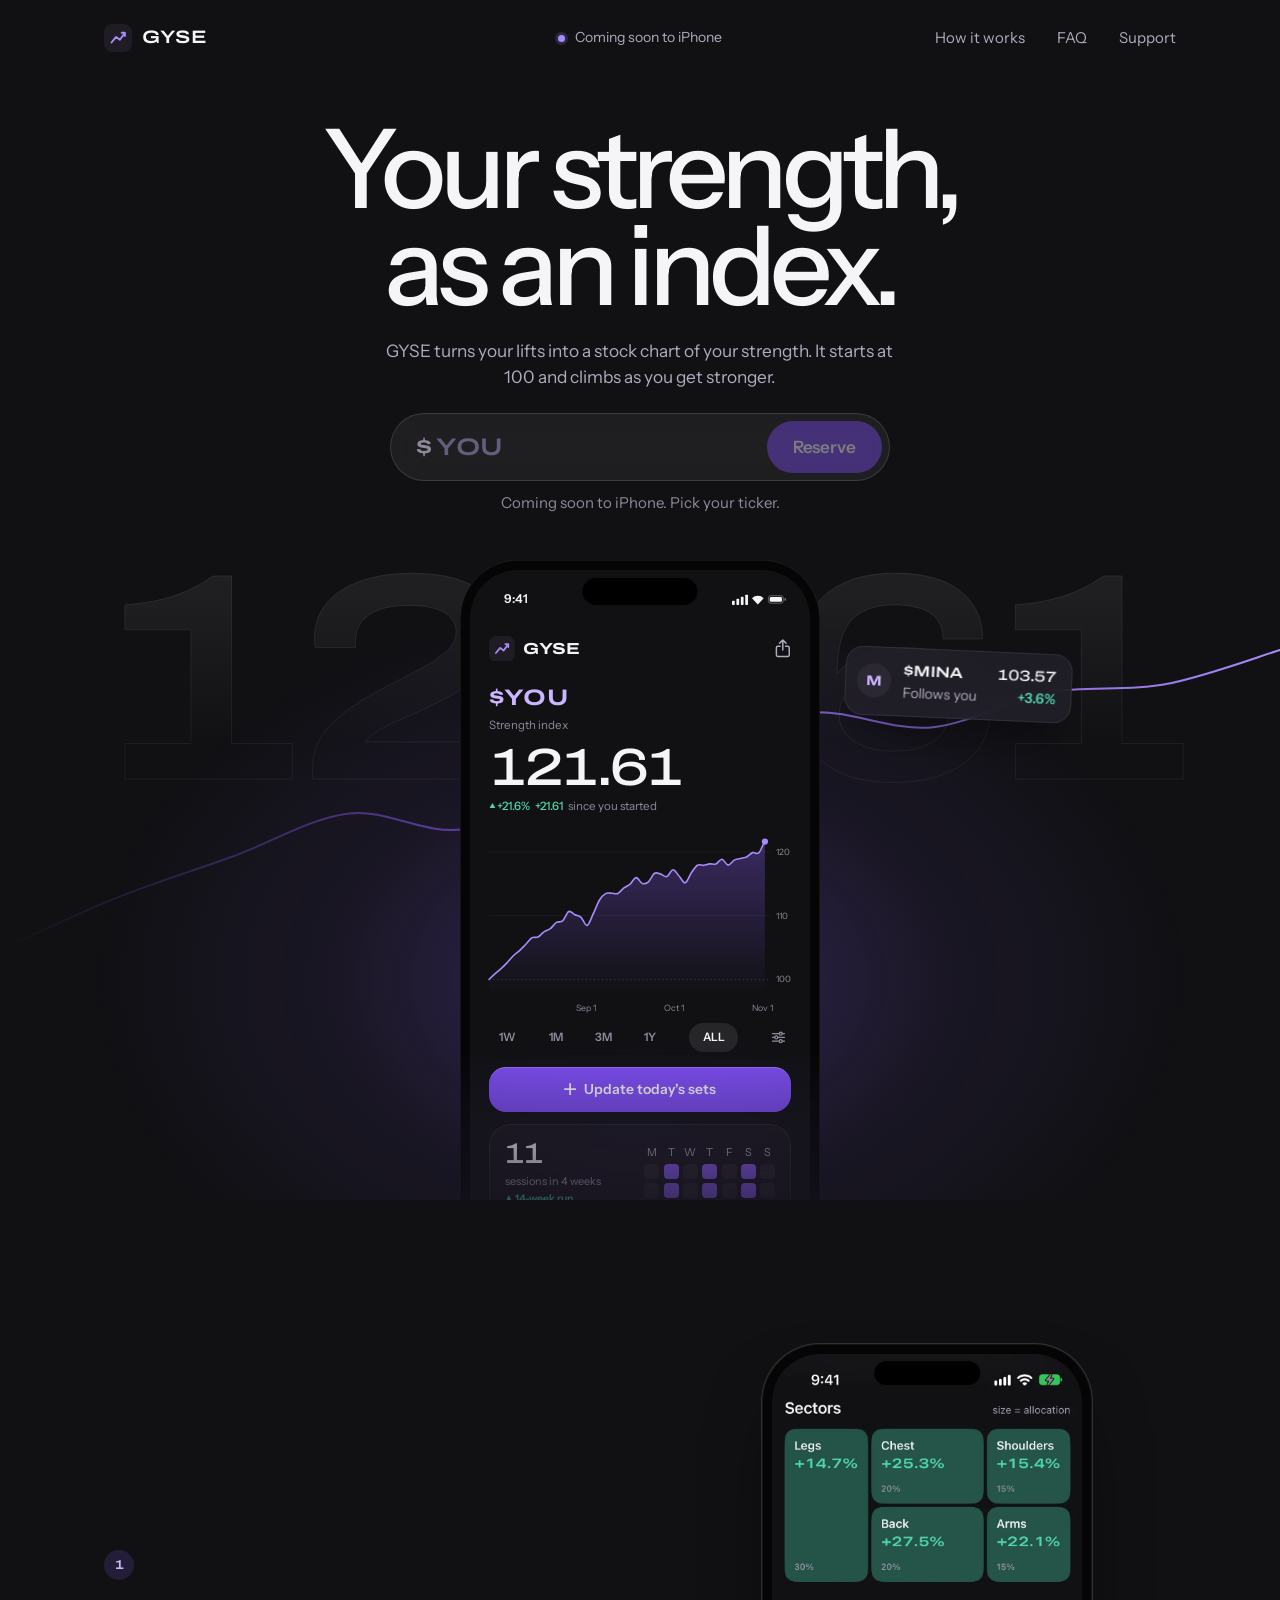
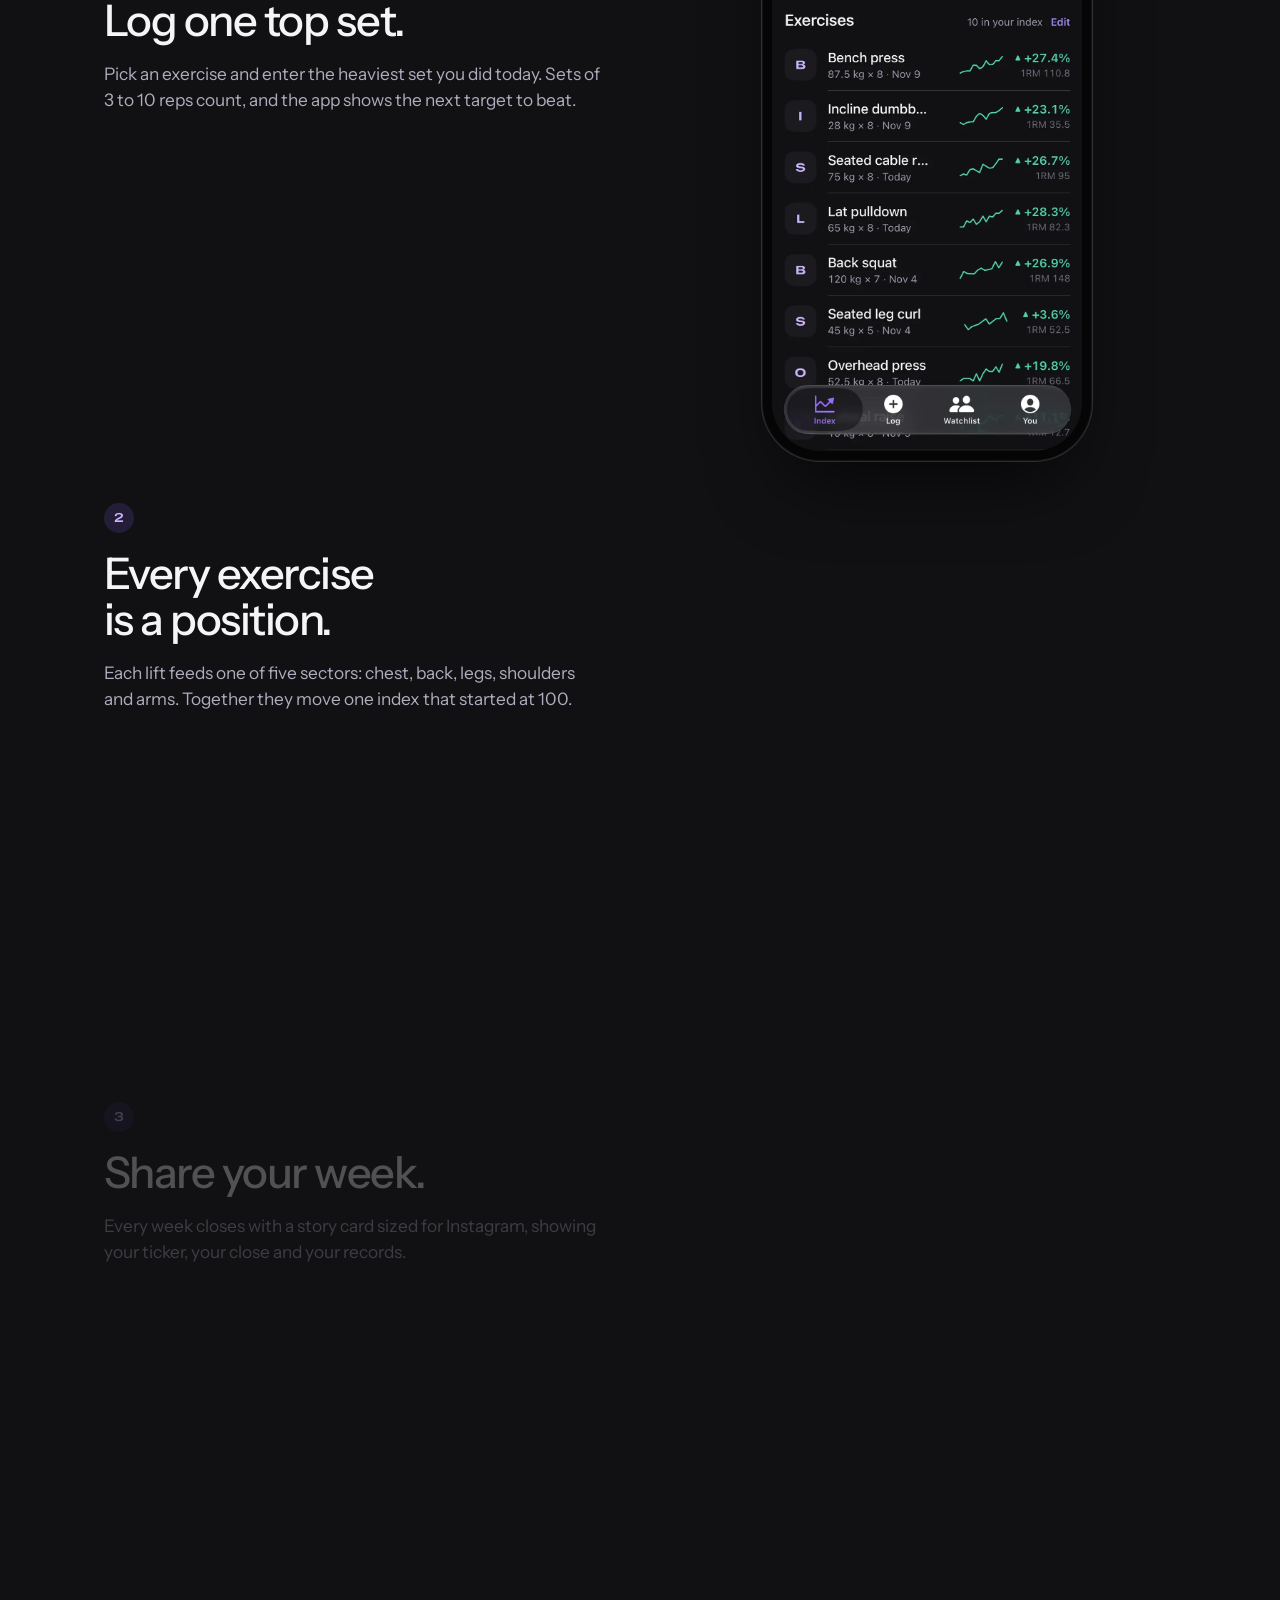
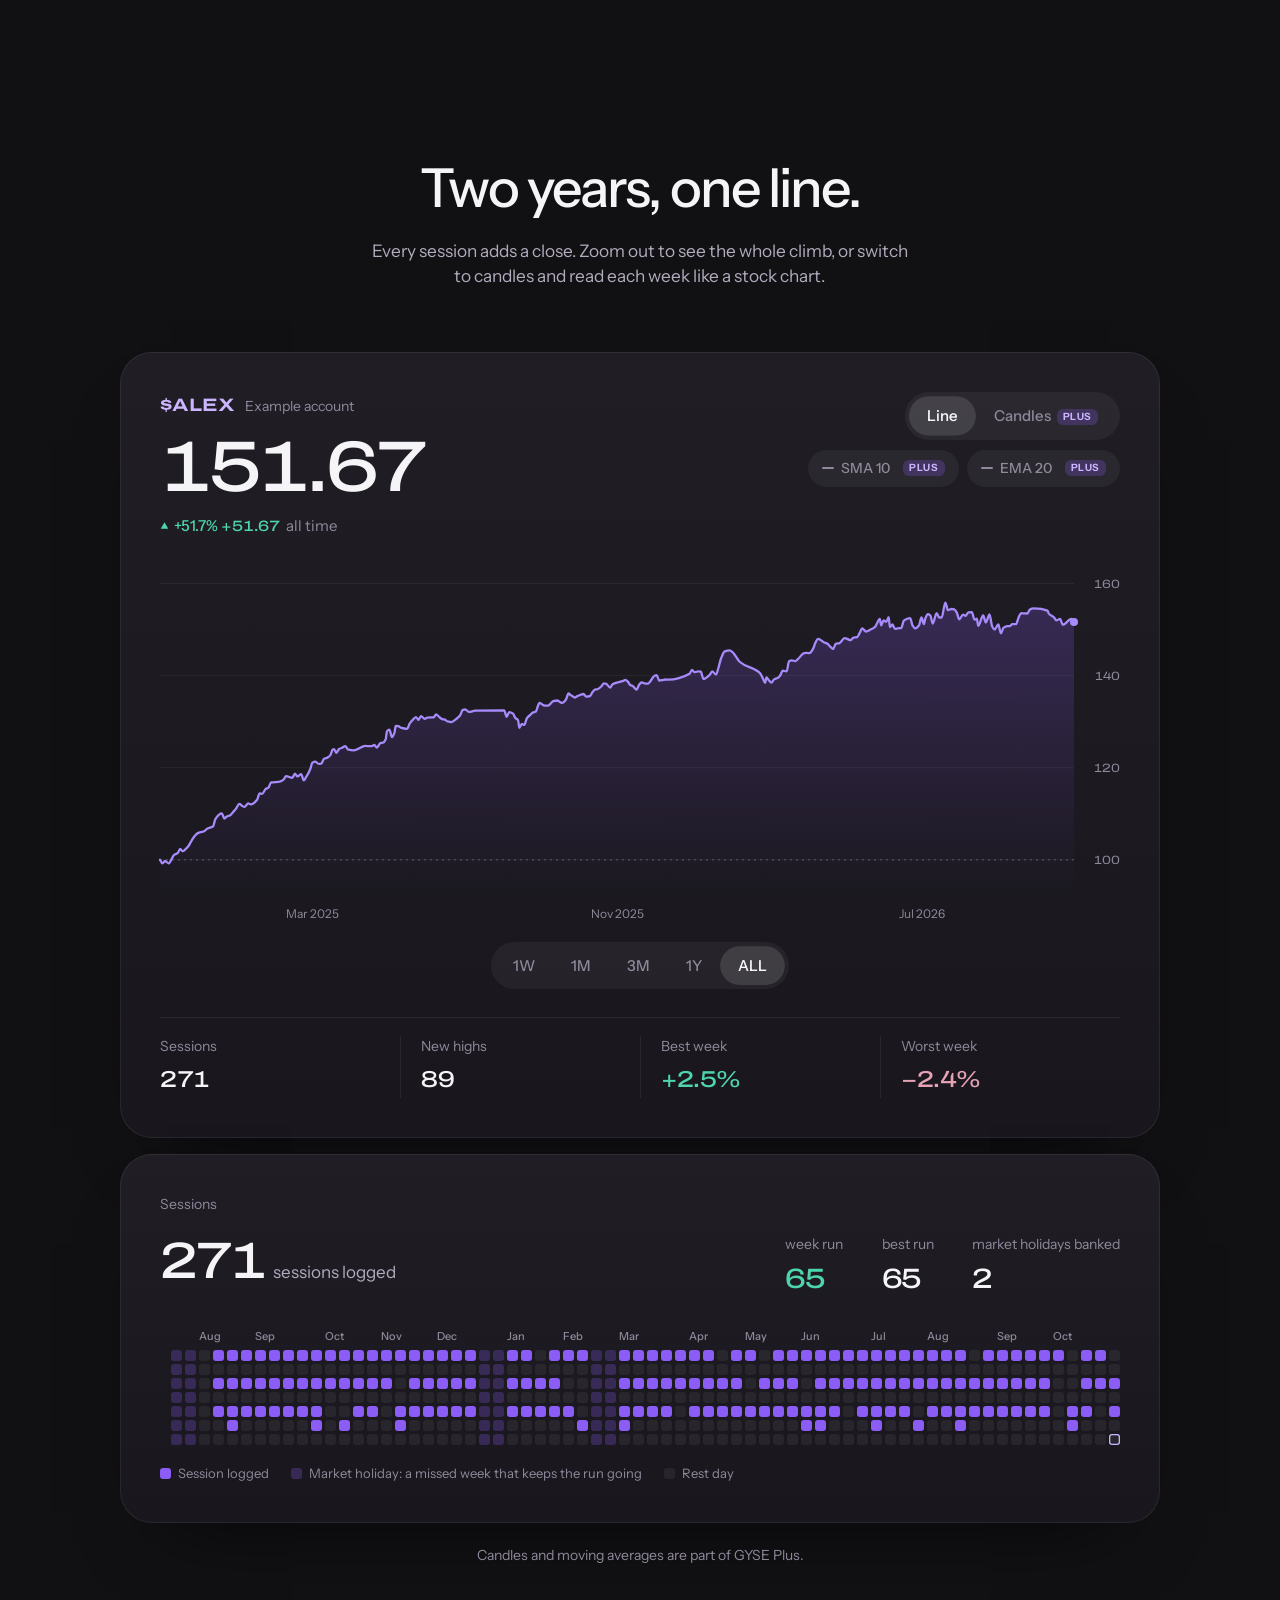
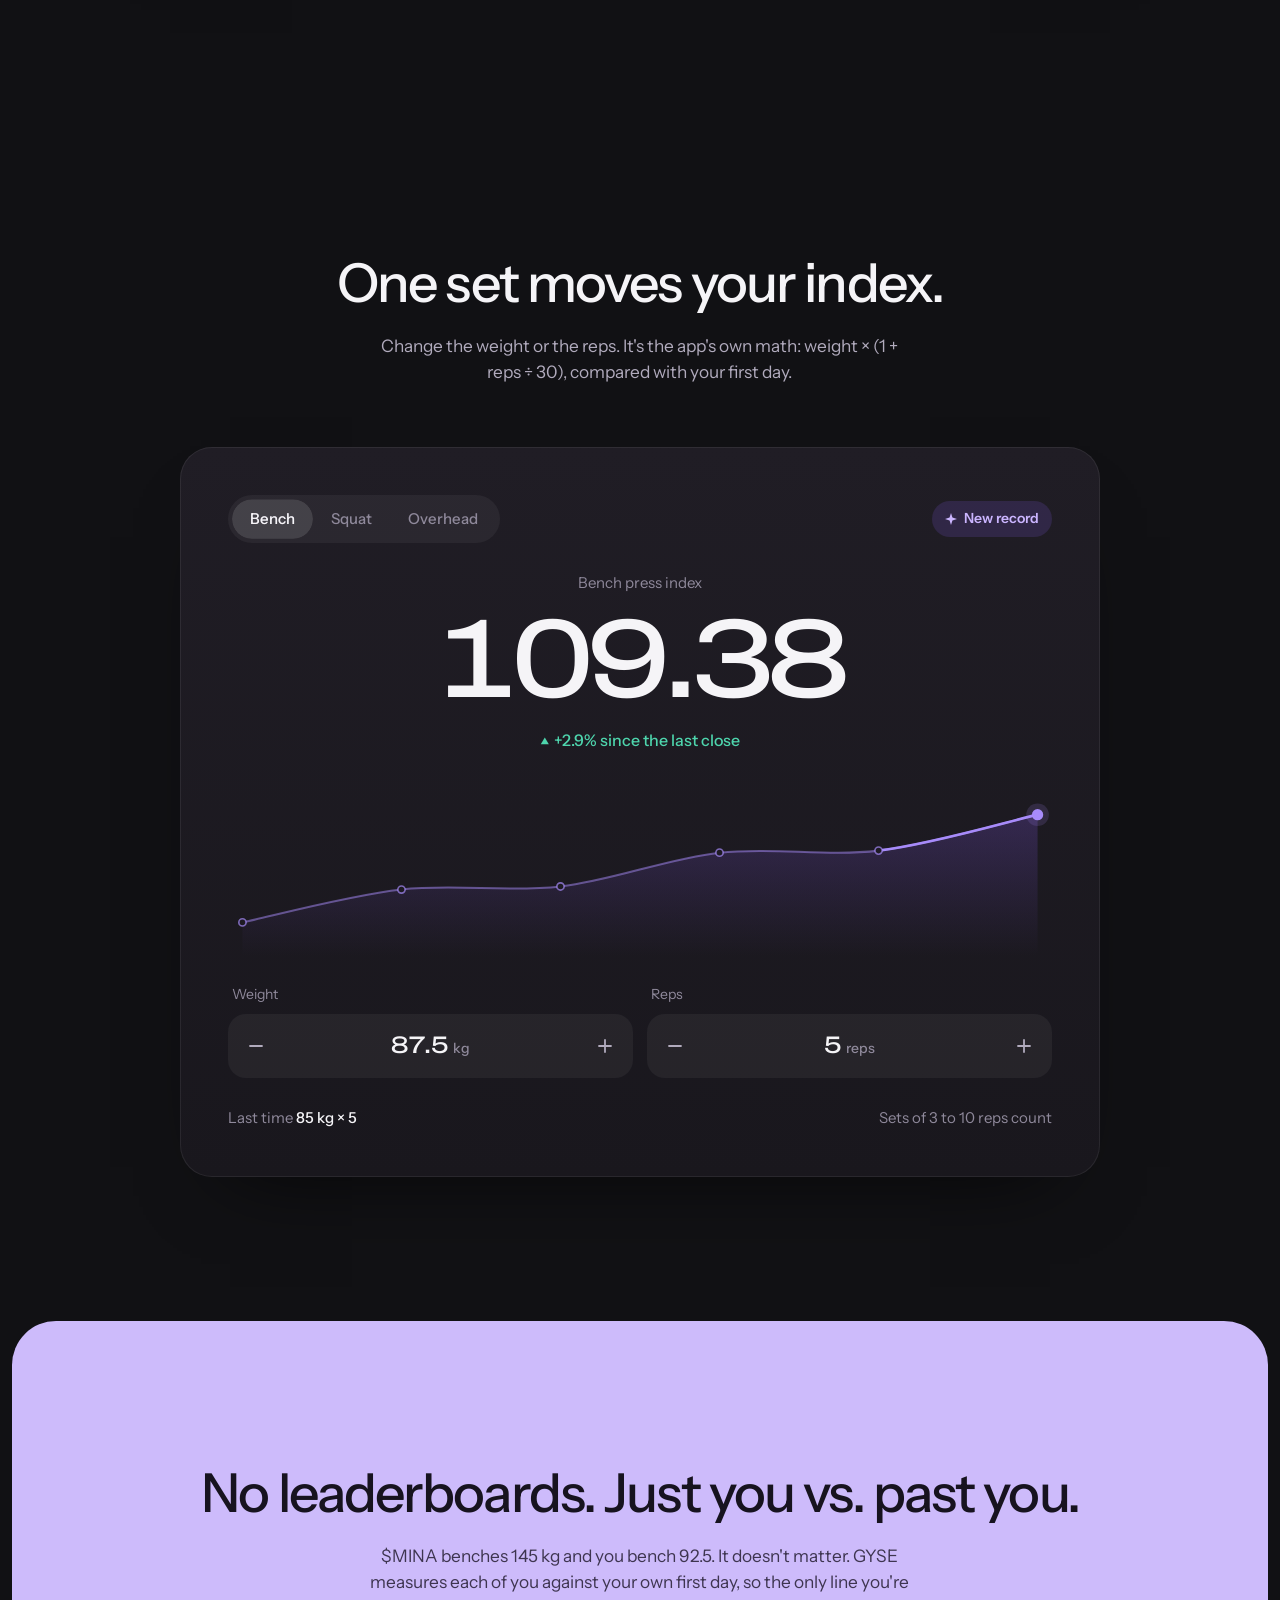
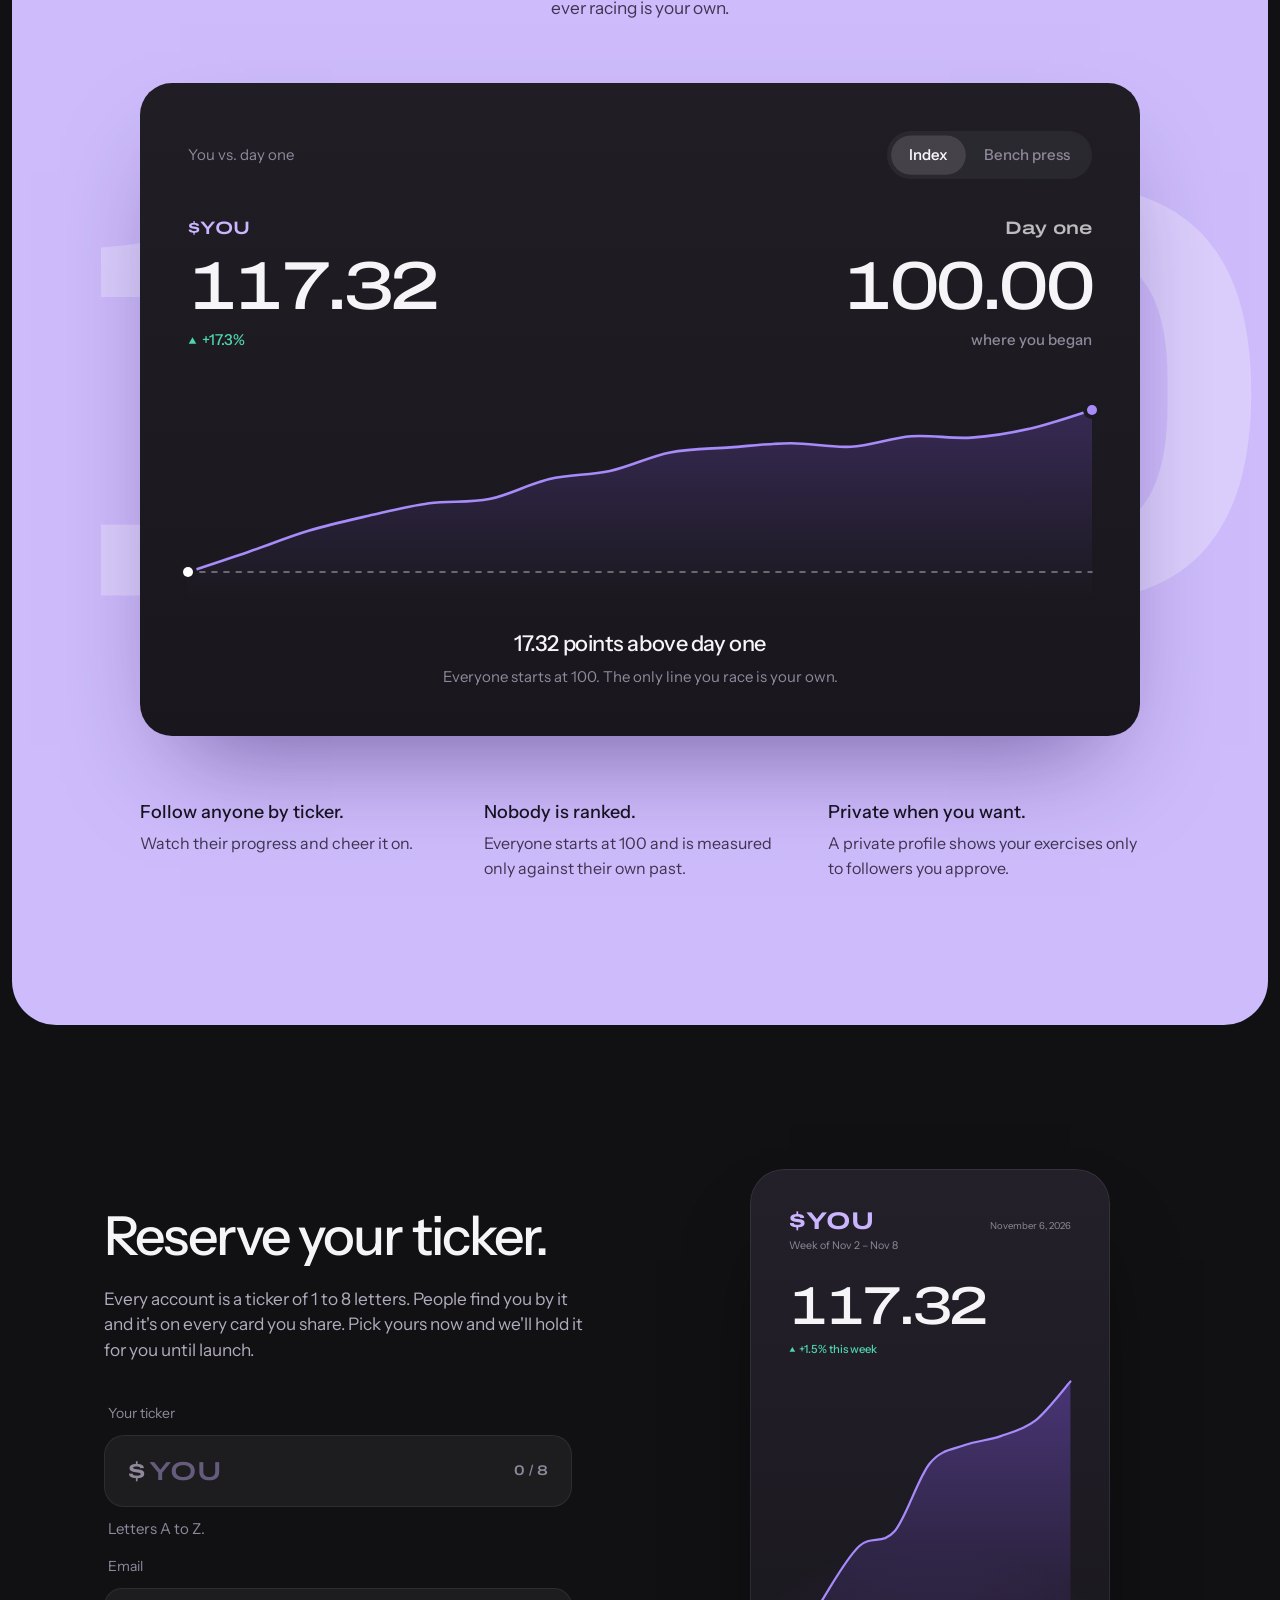
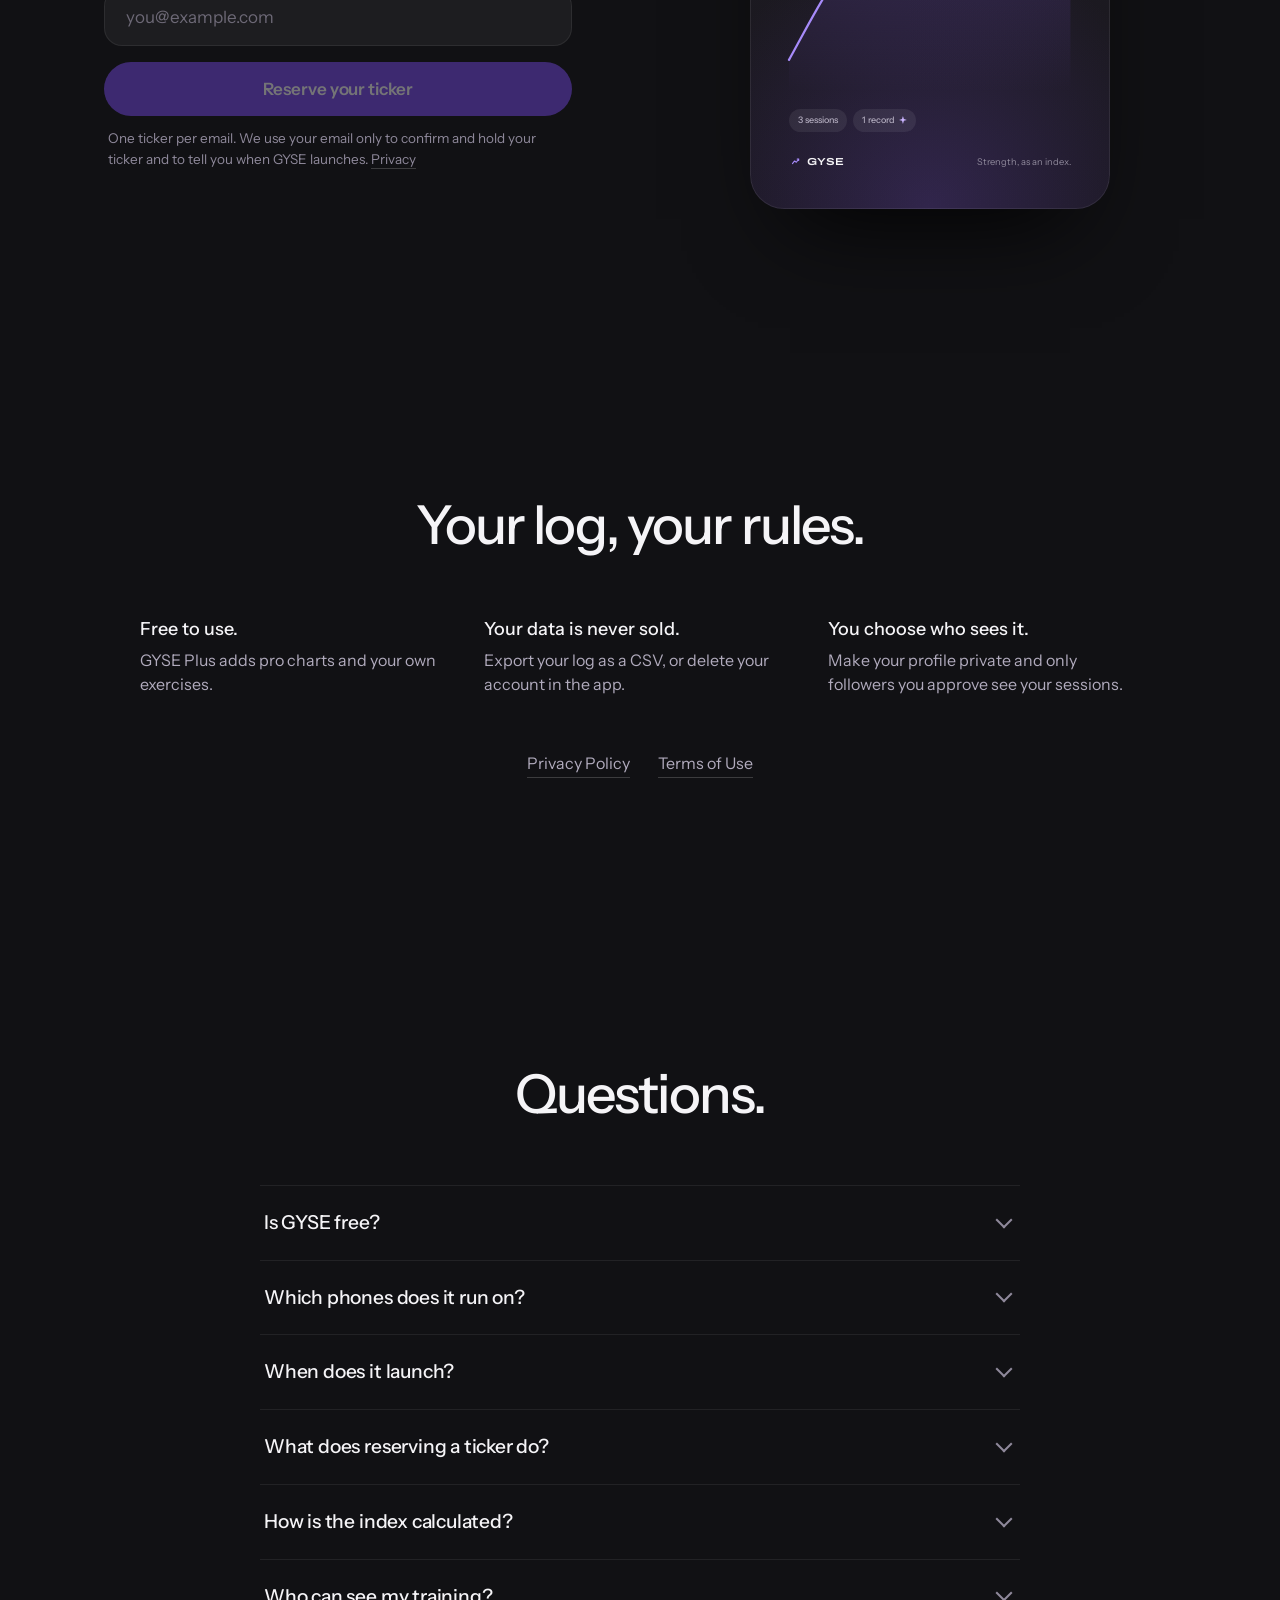
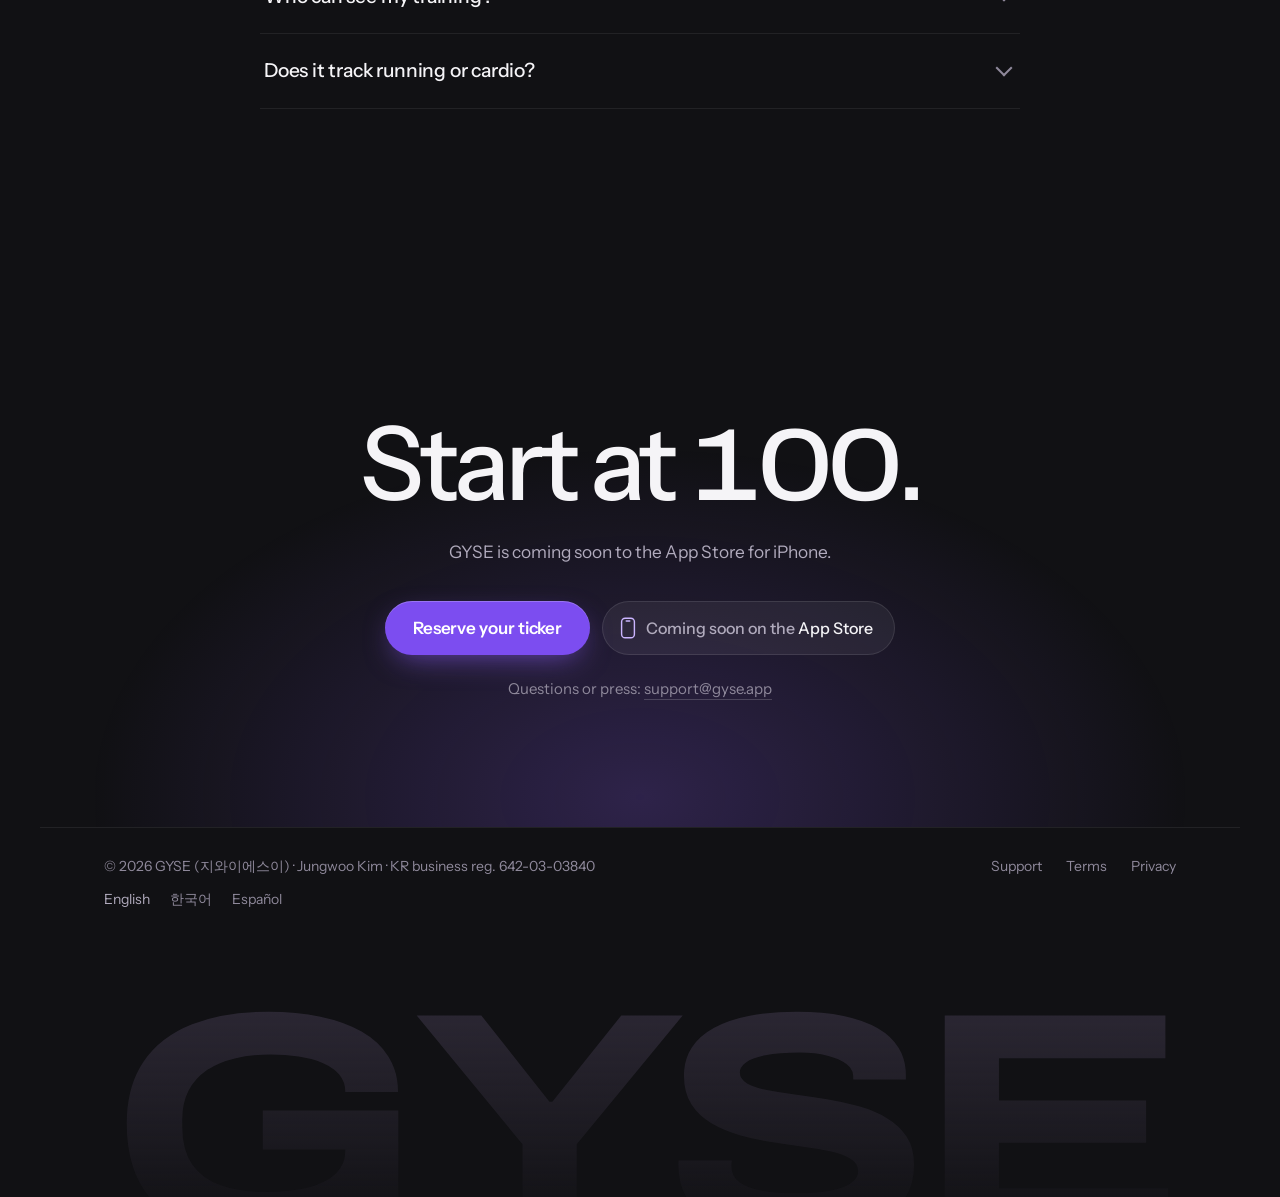
==== commit ef72e3ad: "Home page: reserve in the hero, a live phone, FAQ, Korean and Spanish pages Hero - The reserve field" ====
--- a/index.html
+++ b/index.html
@@ -3,13 +3,18 @@
 <head>
 <meta charset="utf-8">
 <meta name="viewport" content="width=device-width, initial-scale=1, viewport-fit=cover">
-<meta http-equiv="Content-Security-Policy" content="default-src 'self'; script-src 'sha256-HZEkM3WVwp1IkvMQOCcOGn8AyvJ80SF7pKlRWZNpHBI='; style-src 'self' 'unsafe-inline'; img-src 'self' data:; font-src 'self'; connect-src 'self' https://lggthlqzohwxnammtzxg.supabase.co; object-src 'none'; base-uri 'none'; form-action 'none'">
+<meta http-equiv="Content-Security-Policy" content="default-src 'self'; script-src 'sha256-f/3MrSnk9Nw6UUlzqwoUMPaRnMJuCirjLp3Ji2nv6Hs='; style-src 'self' 'unsafe-inline'; img-src 'self' data:; font-src 'self'; connect-src 'self' https://lggthlqzohwxnammtzxg.supabase.co; object-src 'none'; base-uri 'none'; form-action 'none'">
 <meta name="referrer" content="strict-origin-when-cross-origin">
 <title>GYSE · Your strength, as an index</title>
 <meta name="description" content="GYSE is a workout tracker for iPhone that turns your lifts into a stock-style chart of your strength. It starts at 100 and climbs as you get stronger.">
 <meta property="og:title" content="GYSE: your strength, as an index">
 <meta property="og:description" content="A workout tracker that turns your lifts into a stock-style chart of your strength.">
-<meta property="og:url" content="https://gyse.app">
+<meta property="og:url" content="https://gyse.app/">
+<link rel="canonical" href="https://gyse.app/">
+<link rel="alternate" hreflang="en" href="https://gyse.app/">
+<link rel="alternate" hreflang="ko" href="https://gyse.app/ko/">
+<link rel="alternate" hreflang="es" href="https://gyse.app/es/">
+<link rel="alternate" hreflang="x-default" href="https://gyse.app/">
 <meta property="og:image" content="https://gyse.app/assets/og.jpg">
 <meta name="twitter:card" content="summary_large_image">
 <meta name="theme-color" content="#111114">
@@ -18,7 +23,7 @@
 <link rel="icon" href="/assets/icon.svg" type="image/svg+xml">
 <link rel="apple-touch-icon" href="/apple-touch-icon.png">
 <link rel="preload" as="font" type="font/woff2" href="/assets/fonts/instrument-sans-var.woff2" crossorigin>
-<link rel="preload" as="image" href="/assets/screens/index-demo.webp" fetchpriority="high">
+<noscript><style>.scr { display: none; }</style></noscript>
 <style>
 /* Instrument Sans for words, Archivo at 125% width for numbers and tickers (the app's SF Pro Expanded voice).
    Both SIL Open Font License, served from gyse.app. */
@@ -53,7 +58,7 @@
 .num { font-family: var(--num); font-stretch: 125%; font-variant-numeric: lining-nums tabular-nums; }
 
 h1, h2, h3 { margin: 0; font-weight: 500; letter-spacing: -.035em; text-wrap: balance; }
-h1 { font-size: clamp(54px, 10.6vw, 168px); line-height: .88; letter-spacing: -.06em; }
+h1 { font-size: clamp(44px, 8.6vw, 136px); line-height: .88; letter-spacing: -.06em; }
 h2 { font-size: clamp(34px, 4.2vw, 56px); line-height: 1.04; }
 p { margin: 0; }
 .lead { color: var(--body); font-size: clamp(17px, 1.35vw, 20px); line-height: 1.5; max-width: 32em; text-wrap: pretty; }
@@ -83,7 +88,7 @@
 .seg .lit > span { display: flex; align-items: center; justify-content: center; }
 
 /* ---------- Header ---------- */
-.bar { display: grid; grid-template-columns: 1fr auto 1fr; align-items: center; height: 76px; }
+.bar { display: grid; grid-template-columns: 1fr auto 1fr; align-items: center; column-gap: 24px; height: 76px; }
 .bar nav { justify-self: end; }
 .bar-note { display: inline-flex; align-items: center; gap: 10px; color: var(--body); font-size: 14px; }
 .bar-note i { width: 7px; height: 7px; border-radius: 50%; background: var(--violet); box-shadow: 0 0 0 3px rgba(167,139,250,.18); }
@@ -92,13 +97,36 @@
 .bar nav { display: flex; gap: 32px; }
 .bar nav a { font-size: 15px; color: var(--body); text-decoration: none; transition: color 150ms ease; }
 @media (hover: hover) and (pointer: fine) { .bar nav a:hover { color: var(--text); } }
+@media (max-width: 1023px) { .bar-note { display: none; } .bar { grid-template-columns: 1fr auto; } }   /* the links need the room, most of all in Spanish */
 
 /* ---------- Hero ---------- */
-.hero { position: relative; overflow: hidden; isolation: isolate; padding-top: clamp(40px, 7vh, 80px); }
-.hero-copy { display: grid; justify-items: center; gap: 30px; text-align: center; position: relative; z-index: 2; }
+.hero { position: relative; overflow: hidden; isolation: isolate; padding-top: clamp(20px, 5vh, 64px); }
+.hero-copy { display: grid; justify-items: center; gap: clamp(18px, 2.6vh, 26px); text-align: center; position: relative; z-index: 2; }
 .soon { display: inline-flex; align-items: center; gap: 10px; padding: 7px 14px 7px 12px; border-radius: 999px; background: rgba(255,255,255,.05); color: var(--body); font-size: 14px; font-weight: 500; }
 .soon i { width: 7px; height: 7px; border-radius: 50%; background: var(--violet); box-shadow: 0 0 0 3px rgba(167,139,250,.18); }
 .hero .lead { max-width: 30em; }
+/* Reserve, in the hero: one field. The phone below shows the ticker as you type it. */
+.hrsv { width: min(100%, 500px); }
+.hrsv form { display: grid; gap: 10px; }
+.hrsv form[hidden], .hrsv[hidden] { display: none; }
+.hbox { display: flex; align-items: center; height: 68px; padding: 0 8px 0 26px; border-radius: 999px; background: rgba(255,255,255,.06); box-shadow: inset 0 0 0 1px rgba(255,255,255,.13);
+        -webkit-backdrop-filter: blur(10px); backdrop-filter: blur(10px); transition: box-shadow 160ms ease; }
+.hbox:focus-within { box-shadow: inset 0 0 0 1px var(--violet), 0 0 0 4px rgba(139,92,246,.22), 0 20px 50px -20px rgba(139,92,246,.5); }
+.hbox > span { font-family: var(--num); font-stretch: 125%; color: var(--muted); font-size: 24px; font-weight: 600; }
+.hbox input { flex: 1; width: 100%; min-width: 0; height: 100%; border: 0; outline: 0; background: transparent; color: var(--lilac); font-family: var(--num); font-stretch: 125%;
+              font-size: 24px; font-weight: 600; letter-spacing: .01em; text-transform: uppercase; padding: 0 8px 0 4px; }
+.hbox input::placeholder { color: rgba(203,181,255,.42); }
+.hbox .btn { min-height: 52px; padding: 0 26px; flex: none; }
+.hbox .btn[hidden] { display: none; }
+.hrsv .msg { margin: 0; font-size: 15px; color: var(--muted); min-height: 1.55em; }
+.hrsv .msg.warn { color: var(--down); }
+.hrsv .msg.ok { color: var(--up); }
+.hstep { display: grid; gap: 10px; margin-top: 2px; }
+.hstep[hidden] { display: none; }
+.hstep .emf { border-radius: 999px; height: 60px; padding: 0 26px; }
+.hstep .btn { width: 100%; }
+.hrsv .rsv-done { margin: 0; max-width: none; text-align: left; }
+.hero .actions:not(:has(.btn)) { display: none; }   /* before launch the field above is the action; at launch the badge here becomes the download button */
 .actions { display: flex; flex-wrap: wrap; justify-content: center; align-items: center; gap: 12px; margin-top: 6px; }
 /* App Store badge: "coming soon" until assets/store.json has the app's link, then a download link. */
 .store { display: inline-flex; align-items: center; justify-content: center; gap: 10px; min-height: 54px; padding: 0 22px 0 18px; border-radius: 999px; white-space: nowrap;
@@ -109,11 +137,11 @@
 .btn.quiet { background: rgba(255,255,255,.06); box-shadow: inset 0 0 0 1px rgba(255,255,255,.1); }
 @media (hover: hover) and (pointer: fine) { .btn.quiet:hover { background: rgba(255,255,255,.1); box-shadow: inset 0 0 0 1px rgba(255,255,255,.14); } }
 a.bar-note { text-decoration: none; color: var(--text); }
-.stage { position: relative; height: clamp(500px, 62vw, 640px); margin-top: clamp(56px, 8vh, 88px); }
+.stage { position: relative; height: clamp(500px, 62vw, 640px); margin-top: clamp(26px, 5vh, 60px); }
 .stage .glow { position: absolute; left: 50%; top: 40px; width: min(1100px, 130vw); height: 760px; transform: translateX(-50%); z-index: -1;
                background: radial-gradient(closest-side, rgba(139,92,246,.30), rgba(139,92,246,.08) 55%, transparent); }
 .ghost { position: absolute; left: 50%; top: 4px; transform: translateX(-50%); z-index: -1; white-space: nowrap; pointer-events: none; user-select: none;
-         font-size: clamp(130px, 23vw, 360px); font-weight: 600; letter-spacing: -.05em; line-height: .8; color: transparent; -webkit-text-stroke: 1px rgba(255,255,255,.06);
+         font-size: calc(clamp(130px, 23vw, 360px) * var(--gs, 1)); font-weight: 600; letter-spacing: -.05em; line-height: .8; color: transparent; -webkit-text-stroke: 1px rgba(255,255,255,.06);
          background: linear-gradient(180deg, rgba(255,255,255,.07), rgba(255,255,255,0) 80%); -webkit-background-clip: text; background-clip: text; }
 .floats { position: absolute; inset: 0; z-index: 2; pointer-events: none; }
 .float { position: absolute; display: flex; align-items: center; gap: 12px; padding: 12px 16px 12px 12px; border-radius: 18px; font-size: 14px; color: var(--body); white-space: nowrap;
@@ -128,6 +156,9 @@
 .float .fv b { font-weight: 500; }
 .float .tg { width: 16px; height: 16px; color: var(--muted); margin-left: 4px; }
 .float.f3 b { display: inline; font-weight: 500; font-size: 14px; }
+/* The cards arrive with the story the phone tells: someone follows you, a set is logged, the next target appears. */
+.js .float { opacity: 0; scale: .92; transition: opacity 500ms ease, scale 600ms var(--ease-out); }
+.js .float.in { opacity: 1; scale: 1; }
 .f1 { left: calc(50% - 470px); top: 150px; rotate: -3deg; }
 .f2 { left: calc(50% + 205px); top: 90px; rotate: 2.5deg; }
 .f3 { left: calc(50% - 400px); top: 360px; rotate: 2deg; }
@@ -138,6 +169,50 @@
          background: #050506; box-shadow: 0 0 0 1px rgba(255,255,255,.14), inset 0 0 0 1px rgba(255,255,255,.06), 0 40px 80px -30px rgba(0,0,0,.8); }
 .phone img { width: 100%; height: 100%; border-radius: 48px; object-fit: cover; background: var(--bg); }
 .phone::after { content: ""; position: absolute; z-index: 2; top: 2.4%; left: 50%; width: 32%; height: 3.4%; transform: translateX(-50%); border-radius: 99px; background: #000; }
+/* The hero's phone is drawn by the page (the app's Index tab in miniature), so it can carry the ticker you type and
+   climb from 100. Everything is sized in cqw, so it scales with the phone like the screenshot it replaces. */
+.scr { position: absolute; inset: 10px; border-radius: 48px; overflow: hidden; background: var(--bg); color: var(--text); container-type: inline-size; text-align: left; line-height: 1.2; }
+.scr .sb { display: flex; justify-content: space-between; align-items: center; padding: 6.6cqw 7cqw 0 10cqw; font-size: 3.6cqw; font-weight: 600; letter-spacing: -.01em; }
+.scr .sb svg { width: 16cqw; height: 3.2cqw; }
+.scr .pad { padding: 0 5.6cqw; }
+.scr .tp { display: flex; justify-content: space-between; align-items: center; margin-top: 8.4cqw; }
+.scr .tp b { display: inline-flex; align-items: center; gap: 2.4cqw; font-family: var(--num); font-stretch: 125%; font-weight: 700; font-size: 4.7cqw; letter-spacing: .01em; }
+.scr .tp b svg { width: 7.6cqw; height: 7.6cqw; }
+.scr .tp > svg { width: 4.6cqw; height: 5.4cqw; color: var(--body); }
+.scr .tk { display: flex; flex-wrap: wrap; align-items: center; gap: 1.6cqw 2.4cqw; margin-top: 7.2cqw; min-height: 7.4cqw; }
+.scr .tk b { font-family: var(--num); font-stretch: 125%; font-weight: 700; font-size: 6.6cqw; line-height: 1; color: var(--lilac); letter-spacing: .01em; }
+.scr .tk b[data-long] { font-size: 5.4cqw; }
+.scr .ath { display: inline-flex; align-items: center; gap: 1.3cqw; padding: 1.4cqw 2.5cqw; border-radius: 99px; background: rgba(139,92,246,.2); color: var(--lilac); font-size: 2.9cqw; font-weight: 600; white-space: nowrap;
+            transition: opacity 320ms ease, scale 460ms var(--ease-out); }
+.scr .ath svg { width: 2.5cqw; height: 2.5cqw; }
+.js .scr .ath:not(.on) { opacity: 0; scale: .8; }
+.scr .lb { margin-top: 2.4cqw; color: var(--muted); font-size: 3.4cqw; }
+.scr .big { margin-top: 2cqw; font-size: 15.4cqw; font-weight: 500; letter-spacing: -.04em; line-height: 1.06; }
+.scr .chg { margin-top: 1.2cqw; font-size: 3.4cqw; font-weight: 500; color: var(--up); white-space: nowrap; }
+.scr .chg .tri { margin-right: .1em; }
+.scr .chg b { font-weight: 500; margin-right: 1.4cqw; }
+.scr .chg span { color: var(--muted); font-weight: 400; }
+.scr svg.hc { display: block; width: 88.9cqw; height: 54.3cqw; margin-top: 5.2cqw; overflow: visible; }
+.scr .rg { display: flex; align-items: center; justify-content: space-between; margin-top: 2.2cqw; padding: 0 1.6cqw 0 3cqw; color: var(--muted); font-size: 3.4cqw; font-weight: 600; }
+.scr .rg .on { padding: 2.2cqw 4cqw; border-radius: 99px; background: rgba(255,255,255,.09); color: var(--text); }
+.scr .rg svg { width: 4.4cqw; height: 4.4cqw; }
+.scr .cta { display: flex; align-items: center; justify-content: center; gap: 2.2cqw; height: 13.2cqw; margin-top: 4.4cqw; border-radius: 5cqw; background: var(--btn); font-size: 4.1cqw; font-weight: 600;
+            box-shadow: inset 0 1px 0 rgba(255,255,255,.2); transition: scale 150ms var(--ease-out), filter 150ms ease; }
+.scr .cta svg { width: 3.6cqw; height: 3.6cqw; }
+.scr .cta.press { scale: .965; filter: brightness(1.18); }
+.scr .ss { display: flex; justify-content: space-between; gap: 4cqw; margin-top: 3.6cqw; padding: 4.6cqw; border-radius: 6.4cqw; background: var(--card); box-shadow: inset 0 0 0 1px var(--line); }
+.scr .ss b { display: block; font-family: var(--num); font-stretch: 125%; font-size: 8.4cqw; font-weight: 500; line-height: 1; }
+.scr .ss span { display: block; margin-top: 2cqw; color: var(--body); font-size: 3.2cqw; }
+.scr .ss em { display: block; margin-top: 1.6cqw; font-style: normal; color: var(--up); font-size: 3.1cqw; font-weight: 600; }
+.scr .gr { display: grid; grid-template-columns: repeat(7, 4.4cqw); gap: 1.3cqw; align-content: start; color: var(--muted); font-size: 2.4cqw; text-align: center; }
+.scr .gr i { height: 4.4cqw; border-radius: 1.2cqw; background: rgba(255,255,255,.06); }
+.scr .gr i.on { background: var(--purple); }
+.scr .tst { position: absolute; z-index: 3; left: 50%; top: 13.4cqw; translate: -50% -5cqw; opacity: 0; display: flex; align-items: center; gap: 1.8cqw; padding: 2.2cqw 3.8cqw 2.2cqw 3cqw; border-radius: 99px; white-space: nowrap;
+            background: rgba(48,43,58,.97); box-shadow: inset 0 0 0 1px rgba(255,255,255,.1), 0 3cqw 8cqw -3cqw rgba(0,0,0,.9); color: var(--body); font-size: 3.2cqw;
+            transition: opacity 240ms ease, translate 420ms var(--ease-out); }
+.scr .tst.on { opacity: 1; translate: -50% 0; }
+.scr .tst b { color: var(--text); font-weight: 600; }
+.scr .tst svg { width: 3.6cqw; height: 3.6cqw; color: var(--up); flex: none; }
 /* The hero shows the top of the phone and lets it fade into the page. */
 .hero .phone { -webkit-mask-image: linear-gradient(#000 62%, transparent 92%); mask-image: linear-gradient(#000 62%, transparent 92%); }
 @media (prefers-reduced-motion: no-preference) {
@@ -154,7 +229,7 @@
 /* How it works: steps on the left, one phone that follows on the right */
 .story { display: grid; grid-template-columns: minmax(0, 1fr) minmax(0, 1fr); gap: clamp(40px, 6vw, 96px); }
 .steps { list-style: none; margin: 0; padding: 0; }
-.step { min-height: 78vh; display: flex; flex-direction: column; justify-content: center; align-items: flex-start; gap: 18px; max-width: 30em; transition: opacity 360ms ease; }
+.step { min-height: 64vh; display: flex; flex-direction: column; justify-content: center; align-items: flex-start; gap: 18px; max-width: 30em; transition: opacity 360ms ease; }
 .step .n { width: 30px; height: 30px; border-radius: 50%; display: grid; place-items: center; font-family: var(--num); font-stretch: 125%; font-size: 13px; font-weight: 600; color: var(--lilac); background: rgba(139,92,246,.16); }
 .step h2 { font-size: clamp(32px, 3.4vw, 48px); }
 .step .shot { display: none; }
@@ -228,7 +303,8 @@
 .readout .big { font-size: clamp(64px, 9vw, 112px); font-weight: 500; letter-spacing: -.045em; line-height: 1; margin-top: 10px; }
 .readout .delta { margin-top: 12px; font-size: 16px; font-weight: 500; }
 .demo svg.c { display: block; width: 100%; height: auto; overflow: visible; }
-.controls { display: grid; grid-template-columns: 1fr 1fr; gap: 14px; }
+.controls { display: grid; grid-template-columns: minmax(0, 1fr) minmax(0, 1fr); gap: 14px; }
+@media (max-width: 480px) { .controls { grid-template-columns: minmax(0, 1fr); } }   /* on a phone the two steppers stack, so neither spills out of the card */
 .field > span { display: block; font-size: 14px; color: var(--muted); margin: 0 0 8px 4px; }
 .stepper { display: flex; align-items: center; height: 64px; border-radius: 18px; background: rgba(255,255,255,.05); }
 .stepper button { width: 56px; height: 100%; border: 0; background: transparent; color: var(--body); cursor: pointer; border-radius: 18px; display: grid; place-items: center;
@@ -328,12 +404,24 @@
 .trio.plain { margin-top: 0; }
 .plain-links { display: flex; justify-content: center; gap: 28px; margin-top: clamp(40px, 6vh, 64px); font-size: 16px; color: var(--body); }
 
+/* Questions */
+.faq { max-width: 760px; margin: 0 auto; border-top: 1px solid var(--line); }
+.faq details { border-bottom: 1px solid var(--line); }
+.faq summary { list-style: none; cursor: pointer; display: flex; justify-content: space-between; align-items: center; gap: 24px; padding: 22px 4px; font-size: clamp(18px, 1.5vw, 21px); font-weight: 500; letter-spacing: -.01em; }
+.faq summary::-webkit-details-marker { display: none; }
+.faq summary::after { content: ""; flex: none; width: 10px; height: 10px; margin-right: 6px; border-right: 2px solid var(--muted); border-bottom: 2px solid var(--muted); rotate: 45deg; translate: 0 -3px; transition: rotate 220ms var(--ease-out), translate 220ms var(--ease-out); }
+.faq details[open] summary::after { rotate: -135deg; translate: 0 3px; }
+@media (hover: hover) and (pointer: fine) { .faq summary:hover::after { border-color: var(--text); } }
+.faq p { color: var(--body); font-size: 17px; line-height: 1.6; padding: 0 4px 24px; max-width: 40em; }
+
 /* Dock */
 .btn.sm { min-height: 42px; padding: 0 18px; font-size: 15px; }
 .dock { position: fixed; z-index: 20; left: 50%; bottom: max(20px, calc(env(safe-area-inset-bottom) + 12px)); display: flex; align-items: center; gap: 14px; padding: 6px 6px 6px 16px; border-radius: 999px;
         background: rgba(30,27,35,.72); -webkit-backdrop-filter: blur(18px) saturate(160%); backdrop-filter: blur(18px) saturate(160%); box-shadow: inset 0 0 0 1px rgba(255,255,255,.1), 0 20px 40px -16px rgba(0,0,0,.7);
         transform: translate(-50%, 18px); opacity: 0; pointer-events: none; transition: transform 320ms var(--ease-out), opacity 220ms ease; }
 .dock.on { transform: translate(-50%, 0); opacity: 1; pointer-events: auto; }
+/* On wide screens the dock sits in the corner, so it never lands on a centred heading. */
+@media (min-width: 901px) { .dock { left: auto; right: 24px; transform: translateY(18px); } .dock.on { transform: none; } }
 .dock-b { display: inline-flex; align-items: center; gap: 8px; font-family: var(--num); font-stretch: 125%; font-weight: 600; font-size: 15px; }
 .dock-b svg { width: 22px; height: 22px; }
 
@@ -352,17 +440,25 @@
 .foot-site .wrap { display: flex; flex-wrap: wrap; justify-content: space-between; gap: 12px 24px; padding-top: 28px; padding-bottom: max(36px, env(safe-area-inset-bottom)); border-top: 1px solid var(--line); }
 .foot-site nav { display: flex; gap: 24px; }
 .foot-site a { color: var(--muted); text-decoration: none; transition: color 150ms ease; }
+.foot-site .langs { flex-basis: 100%; gap: 20px; }
+.foot-site .langs a[aria-current] { color: var(--body); }
+/* Korean (/ko/): lines break between words, Hangul falls to the system face, and headings get the room Hangul needs. */
+html:lang(ko) { word-break: keep-all; --sans: "Instrument Sans", "Pretendard", -apple-system, "Apple SD Gothic Neo", "Noto Sans KR", system-ui, sans-serif; }
+html:lang(ko) h1 { font-size: clamp(42px, 7.4vw, 116px); line-height: 1.06; letter-spacing: -.045em; }
+html:lang(ko) h2 { line-height: 1.2; letter-spacing: -.03em; }
 @media (hover: hover) and (pointer: fine) { .foot-site a:hover { color: var(--text); } }
 
 /* ---------- Narrower screens ---------- */
 @media (max-width: 900px) {
   .story, .claim { grid-template-columns: minmax(0, 1fr); }
   .follow { display: none; }
-  .step { min-height: 0; padding: 0 0 80px; max-width: none; }
+  .step { min-height: 0; padding: 0 0 64px; max-width: none; }
   .step:last-child { padding-bottom: 0; }
   .js .story .step { opacity: 1; }
   .step .shot { display: block; width: 100%; margin-top: 20px; }
-  .step .shot .phone { width: min(300px, 76vw); }
+  .step .shot .phone { width: min(280px, 72vw); }
+  /* Each step shows the top of its screen and lets it fade, like the hero, so three steps fit in far less scroll. */
+  .step .shot { max-height: 400px; overflow: hidden; -webkit-mask-image: linear-gradient(#000 68%, transparent); mask-image: linear-gradient(#000 68%, transparent); }
   .trio { grid-template-columns: minmax(0, 1fr); gap: 22px; max-width: 30em; }
 }
 @media (max-width: 640px) {
@@ -380,7 +476,17 @@
   .dock.on { transform: none; }
   .actions { width: 100%; }
   .actions .btn, .actions .store { width: 100%; }
-  .stage { height: 470px; }
+  .stage { height: 440px; margin-top: 22px; }
+  .bar { height: 64px; }
+  .hero { padding-top: 14px; }
+  .hero-copy { gap: 16px; }
+  .hbox { height: 60px; padding: 0 6px 0 20px; }
+  .hbox > span, .hbox input { font-size: 21px; }
+  .hbox .btn { min-height: 48px; padding: 0 20px; font-size: 16px; }
+  .hstep .emf { height: 56px; }
+  .sec { padding: 84px 0; }
+  .closer { padding: 96px 0 84px; }
+  .faq summary { padding: 18px 2px; }
   .controls { gap: 10px; }
   .stepper button { width: 46px; }
   .stepper output { font-size: 21px; }
@@ -388,7 +494,8 @@
   .side .v { font-size: 34px; }
 }
 @media (prefers-reduced-motion: reduce) {
-  .dock { transition: opacity 200ms ease; transform: translate(-50%, 0); }
+  .dock { transition: opacity 200ms ease; }
+  .float, .scr .ath, .scr .tst, .scr .cta { transition: none; }
   .seg.ready .lit, .step, .follow .phone img { transition: none; }
   .btn:active, .stepper button:active { transform: none; }
   .rec { transition: opacity 200ms ease; }
@@ -405,7 +512,7 @@
       GYSE
     </a>
     <p class="bar-note" data-store="note"><i aria-hidden="true"></i>Coming soon to iPhone</p>
-    <nav aria-label="Site"><a class="wide" href="#how">How it works</a><a href="#friends">Friends</a><a href="/support">Support</a></nav>
+    <nav aria-label="Site"><a class="wide" href="#how">How it works</a><a href="#faq">FAQ</a><a href="/support">Support</a></nav>
   </div>
 </header>
 
@@ -413,23 +520,54 @@
   <section class="hero" aria-labelledby="hero-h">
     <div class="wrap hero-copy">
       <h1 id="hero-h">Your strength,<br>as an index.</h1>
-      <p class="lead">GYSE is a workout tracker that turns your lifts into a visual stock chart of your strength. It starts at 100 and climbs as you get stronger.</p>
+      <p class="lead">GYSE turns your lifts into a stock chart of your strength. It starts at 100 and climbs as you get stronger.</p>
+      <div class="hrsv" data-rsv="hero" data-prelaunch>
+        <form novalidate>
+          <div class="hbox"><span aria-hidden="true">$</span><input data-f="tk" type="text" aria-label="The ticker you want" aria-describedby="hmsg" autocomplete="off" autocapitalize="characters" spellcheck="false" maxlength="8" placeholder="YOU" enterkeyhint="go"><button class="btn" type="submit" data-f="next" disabled>Reserve</button></div>
+          <p class="msg" id="hmsg" data-f="msg" aria-live="polite">Coming soon to iPhone. Pick your ticker.</p>
+          <div class="hstep" data-f="step" hidden>
+            <input class="emf" data-f="em" type="email" aria-label="Email" autocomplete="email" inputmode="email" spellcheck="false" placeholder="you@example.com" required>
+            <input class="hp" data-f="hp" type="text" tabindex="-1" autocomplete="off" aria-hidden="true">
+            <button class="btn" type="submit" data-f="go" disabled>Reserve your ticker</button>
+            <p class="fine" data-f="fine" aria-live="polite">One ticker per email. We use your email only to confirm and hold your ticker and to tell you when GYSE launches. <a class="link" href="/privacy#reservations">Privacy</a></p>
+          </div>
+        </form>
+        <div class="rsv-done" data-f="done" tabindex="-1" hidden>
+          <p class="rd-t"><b class="num" data-f="rdt">$YOU</b> <span data-f="rds">is reserved.</span></p>
+          <p class="rd-b" data-f="rdp" hidden>We sent a link to <b data-f="rdpe">your email</b>. Open it within 48 hours to confirm, or the ticker is released.</p>
+          <p class="rd-b">To claim it, sign up in GYSE with <b data-f="rde">your email</b> within 30 days of launch. With Sign in with Apple, choose Share My Email so the address matches.</p>
+        </div>
+      </div>
       <div class="actions">
-        <a class="btn" href="#ticker" data-reserve>Reserve your ticker</a>
         <span class="store" data-store="badge"><svg viewBox="0 0 18 24" fill="none" stroke="currentColor" stroke-width="1.6" aria-hidden="true"><rect x="1.8" y="1" width="14.4" height="22" rx="4"/><rect x="6.2" y="3.4" width="5.6" height="1.7" rx=".85" fill="currentColor" stroke="none"/></svg><span><span class="soft">Coming soon on the</span> App Store</span></span>
       </div>
     </div>
-    <div class="stage">
+    <div class="stage" id="stage">
       <div class="glow" aria-hidden="true"></div>
-      <div class="ghost num" aria-hidden="true">122.23</div>
+      <div class="ghost num" id="ghost" aria-hidden="true">100.00</div>
       <svg class="line" id="hline" viewBox="0 0 1440 360" preserveAspectRatio="none" aria-hidden="true"></svg>
       <div class="floats" aria-hidden="true">
-        <div class="float f1" data-depth=".22"><span class="rec-i"><svg viewBox="0 0 16 16"><path d="M8 0l1.9 6.1L16 8l-6.1 1.9L8 16l-1.9-6.1L0 8l6.1-1.9z" fill="currentColor"/></svg></span><span><b>New record</b>Bench press · 87.5 kg × 8</span></div>
-        <div class="float f2" data-depth=".34"><span class="av">M</span><span><b class="num">$MINA</b>Watching your index</span><span class="fv"><b class="num">103.57</b><em>+3.6%</em></span></div>
+        <div class="float f1" data-depth=".22"><span class="rec-i"><svg viewBox="0 0 16 16" aria-hidden="true"><path d="M8 0l1.9 6.1L16 8l-6.1 1.9L8 16l-1.9-6.1L0 8l6.1-1.9z" fill="currentColor"/></svg></span><span><b>New record</b>Bench press · 87.5 kg × 8</span></div>
+        <div class="float f2" data-depth=".34"><span class="av">M</span><span><b class="num">$MINA</b>Follows you</span><span class="fv"><b class="num">103.57</b><em>+3.6%</em></span></div>
         <div class="float f3" data-depth=".12"><svg class="tg" viewBox="0 0 16 16" fill="none" stroke="currentColor" stroke-width="1.6"><circle cx="8" cy="8" r="5.6"/><circle cx="8" cy="8" r="2"/></svg><span>Next target <b>87.5 kg × 9</b></span><em>+2.6%</em></div>
       </div>
-      <figure class="phone">
-        <img src="/assets/screens/index-demo.webp" width="900" height="1957" alt="The GYSE index screen: $YOU at 122.23, up 22.2% since day one, with the line climbing from 100" fetchpriority="high">
+      <figure class="phone" id="hphone" role="img" aria-label="The GYSE index screen: your ticker at 122.23, up 22.2% since day one, with the line climbing from 100">
+        <noscript><img src="/assets/screens/index-demo.webp" width="900" height="1957" alt=""></noscript>
+        <div class="scr" aria-hidden="true">
+          <div class="sb"><span>9:41</span><svg viewBox="0 0 80 16" fill="currentColor"><rect x="0" y="10" width="4" height="6" rx="1"/><rect x="6.5" y="7" width="4" height="9" rx="1"/><rect x="13" y="4" width="4" height="12" rx="1"/><rect x="19.5" y="1" width="4" height="15" rx="1"/><path d="M38 2.5a12 12 0 0 1 8.6 3.6L38 15.5 29.4 6.1A12 12 0 0 1 38 2.5z"/><rect x="53.5" y="2.5" width="22" height="11" rx="3.5" fill="none" stroke="currentColor" stroke-opacity=".5"/><rect x="55.5" y="4.5" width="18" height="7" rx="2"/><rect x="77.2" y="6" width="2" height="4" rx="1" fill-opacity=".5"/></svg></div>
+          <div class="pad">
+            <div class="tp"><b><svg viewBox="0 0 28 28"><rect width="28" height="28" rx="8" fill="#1F1C24"/><path d="M7.5 18.5l4.6-5.6 3.8 2.8 5-6.9M17.7 8.8h3.2V12" fill="none" stroke="#A78BFA" stroke-width="1.9" stroke-linecap="round" stroke-linejoin="round"/></svg>GYSE</b><svg viewBox="0 0 17 20" fill="none" stroke="currentColor" stroke-width="1.6" stroke-linecap="round" stroke-linejoin="round"><path d="M8.5 12V1.5M5 4.5 8.5 1 12 4.5M5.5 8H3a1.5 1.5 0 0 0-1.5 1.5v8A1.5 1.5 0 0 0 3 19h11a1.5 1.5 0 0 0 1.5-1.5v-8A1.5 1.5 0 0 0 14 8h-2.5"/></svg></div>
+            <div class="tk"><b class="num" data-tk>$YOU</b><span class="ath" id="hath"><svg viewBox="0 0 16 16" aria-hidden="true"><path d="M8 0l1.9 6.1L16 8l-6.1 1.9L8 16l-1.9-6.1L0 8l6.1-1.9z" fill="currentColor"/></svg><span>All-time high</span></span></div>
+            <div class="lb">Strength index</div>
+            <div class="big num" id="hbig">100.00</div>
+            <div class="chg"><svg class="tri" viewBox="0 0 10 10"><path d="M5 1.5 9.2 8.5H.8z" fill="currentColor"/></svg><b id="hpct">+0.0%</b><b id="habs">+0.00</b><span>since you started</span></div>
+            <svg class="hc" id="hch" viewBox="0 0 450 275"></svg>
+            <div class="rg"><span>1W</span><span>1M</span><span>3M</span><span>1Y</span><span class="on">ALL</span><svg viewBox="0 0 20 20" fill="none" stroke="currentColor" stroke-width="1.7" stroke-linecap="round"><path d="M2 5h9M15 5h3M2 10h3M9 10h9M2 15h9M15 15h3"/><circle cx="13" cy="5" r="2"/><circle cx="7" cy="10" r="2"/><circle cx="13" cy="15" r="2"/></svg></div>
+            <div class="cta" id="hcta"><svg viewBox="0 0 14 14" fill="none" stroke="currentColor" stroke-width="2" stroke-linecap="round"><path d="M7 1v12M1 7h12"/></svg>Update today's sets</div>
+            <div class="ss"><div><b>11</b><span>sessions in 4 weeks</span><em>▲ 14-week run</em></div><div class="gr"><span>M</span><span>T</span><span>W</span><span>T</span><span>F</span><span>S</span><span>S</span><i></i><i class="on"></i><i></i><i class="on"></i><i></i><i class="on"></i><i></i><i></i><i class="on"></i><i></i><i class="on"></i><i></i><i class="on"></i><i></i><i></i><i class="on"></i><i></i><i class="on"></i><i></i><i class="on"></i><i></i></div></div>
+          </div>
+          <div class="tst" id="htoast"><svg viewBox="0 0 16 16" fill="none" stroke="currentColor" stroke-width="2.2" stroke-linecap="round" stroke-linejoin="round"><path d="M2.5 8.5l3.5 3.5 7.5-8"/></svg><span>Bench press <b>87.5 kg × 8</b></span></div>
+        </div>
       </figure>
     </div>
   </section>
@@ -447,7 +585,7 @@
           <span class="n" aria-hidden="true">2</span>
           <h2>Every exercise is a position.</h2>
           <p class="lead">Each lift feeds one of five sectors: chest, back, legs, shoulders and arms. Together they move one index that started at 100.</p>
-          <figure class="shot"><div class="phone"><img src="/assets/screens/positions.webp" width="900" height="1957" loading="lazy" alt="The Positions list: bench press up 5.3%, and the other exercises in your index"></div></figure>
+          <figure class="shot"><div class="phone"><img src="/assets/screens/positions.webp" width="900" height="1957" loading="lazy" alt="The Sectors map and the Exercises list: bench press up 27.4%, back squat up 26.9%, each exercise with its own line"></div></figure>
         </li>
         <li class="step" data-i="2">
           <span class="n" aria-hidden="true">3</span>
@@ -593,27 +731,29 @@
     <div class="wrap claim">
       <div>
         <h2 id="tk-h" data-launch="Every account is a ticker.">Reserve your ticker.</h2>
-        <p class="lead" data-launch="Pick 1 to 8 letters. Friends find you by it, it's on every card you share, and you can change it once a week.">Every account is a ticker of 1 to 8 letters. Friends find you by it and it's on every card you share. Pick yours now and we'll hold it for you until launch.</p>
-        <form class="tkfield" id="reserve" novalidate>
-          <label for="tk" data-launch="Try yours">Your ticker</label>
-          <div class="tkbox"><span aria-hidden="true">$</span><input id="tk" type="text" autocomplete="off" autocapitalize="characters" spellcheck="false" maxlength="8" placeholder="YOU" aria-describedby="tkmsg"><span class="cnt" id="tkcnt">0 / 8</span></div>
-          <p class="msg" id="tkmsg" aria-live="polite">Letters A to Z.</p>
-          <div class="rsv" data-prelaunch>
-            <label for="em">Email</label>
-            <input class="emf" id="em" type="email" autocomplete="email" inputmode="email" spellcheck="false" placeholder="you@example.com" required>
-            <input class="hp" id="hp" type="text" tabindex="-1" autocomplete="off" aria-hidden="true">
-            <button class="btn" id="rsvb" type="submit" disabled>Reserve your ticker</button>
-            <p class="fine" id="rsvmsg" aria-live="polite">One ticker per email. We use your email only to confirm and hold your ticker and to tell you when GYSE launches. <a class="link" href="/privacy#reservations">Privacy</a></p>
+        <p class="lead" data-launch="Pick 1 to 8 letters. People find you by it, it's on every card you share, and you can change it once a week.">Every account is a ticker of 1 to 8 letters. People find you by it and it's on every card you share. Pick yours now and we'll hold it for you until launch.</p>
+        <div data-rsv="page">
+          <form class="tkfield" novalidate>
+            <label for="tk" data-launch="Try yours">Your ticker</label>
+            <div class="tkbox"><span aria-hidden="true">$</span><input id="tk" data-f="tk" type="text" autocomplete="off" autocapitalize="characters" spellcheck="false" maxlength="8" placeholder="YOU" aria-describedby="tkmsg"><span class="cnt" data-f="cnt">0 / 8</span></div>
+            <p class="msg" id="tkmsg" data-f="msg" aria-live="polite">Letters A to Z.</p>
+            <div class="rsv" data-prelaunch>
+              <label for="em">Email</label>
+              <input class="emf" id="em" data-f="em" type="email" autocomplete="email" inputmode="email" spellcheck="false" placeholder="you@example.com" required>
+              <input class="hp" data-f="hp" type="text" tabindex="-1" autocomplete="off" aria-hidden="true">
+              <button class="btn" data-f="go" type="submit" disabled>Reserve your ticker</button>
+              <p class="fine" data-f="fine" aria-live="polite">One ticker per email. We use your email only to confirm and hold your ticker and to tell you when GYSE launches. <a class="link" href="/privacy#reservations">Privacy</a></p>
+            </div>
+          </form>
+          <div class="rsv-done" data-f="done" tabindex="-1" hidden>
+            <p class="rd-t"><b class="num" data-f="rdt">$YOU</b> <span data-f="rds">is reserved.</span></p>
+            <p class="rd-b" data-f="rdp" hidden>We sent a link to <b data-f="rdpe">your email</b>. Open it within 48 hours to confirm, or the ticker is released.</p>
+            <p class="rd-b">To claim it, sign up in GYSE with <b data-f="rde">your email</b> within 30 days of launch. With Sign in with Apple, choose Share My Email so the address matches.</p>
           </div>
-        </form>
-        <div class="rsv-done" id="rsvdone" tabindex="-1" hidden>
-          <p class="rd-t"><b class="num" id="rdt">$YOU</b> <span id="rds">is reserved.</span></p>
-          <p class="rd-b" id="rdp" hidden>We sent a link to <b id="rdpe">your email</b>. Open it within 48 hours to confirm, or the ticker is released.</p>
-          <p class="rd-b">To claim it, sign up in GYSE with <b id="rde">your email</b> within 30 days of launch. With Sign in with Apple, choose Share My Email so the address matches.</p>
         </div>
       </div>
-      <div class="story-card" id="story" role="img" aria-label="A weekly story card: $YOU closed the week at 117.32">
-        <div class="r1"><span class="stk" id="stk">$YOU</span><span class="sd">November 6, 2026</span></div>
+            <div class="story-card" id="story" role="img" aria-label="A weekly story card: $YOU closed the week at 117.32">
+        <div class="r1"><span class="stk" data-tk>$YOU</span><span class="sd">November 6, 2026</span></div>
         <div class="sw">Week of Nov 2 – Nov 8</div>
         <div class="sv num">117.32</div>
         <div class="sc up" id="swc"></div>
@@ -636,6 +776,21 @@
     </div>
   </section>
 
+  <section class="sec" id="faq" aria-labelledby="faq-h">
+    <div class="wrap">
+      <div class="sec-head"><h2 id="faq-h">Questions.</h2></div>
+      <div class="faq">
+        <details><summary>Is GYSE free?</summary><p>Yes. Logging, the index, following people and sharing are free. GYSE Plus is optional: it adds candle charts, moving averages, your own exercises and a third market holiday.</p></details>
+        <details><summary>Which phones does it run on?</summary><p>iPhone, with iOS 18 or later. There is no Android, iPad or Apple Watch app.</p></details>
+        <details data-prelaunch><summary>When does it launch?</summary><p>Soon. There is no date yet. Reserve a ticker and we'll email you once, when it's out.</p></details>
+        <details data-prelaunch><summary>What does reserving a ticker do?</summary><p>It holds that ticker for your email address. We send one email with a link; open it within 48 hours to confirm. After launch, sign up in the app with the same email within 30 days and the ticker is yours. One ticker per email.</p></details>
+        <details><summary>How is the index calculated?</summary><p>Each exercise is measured by its estimated one-rep max, compared with your own first day. Sets of 3 to 10 reps count. Together your exercises move one index that starts at 100. <a class="link" href="/support#index">How the index works</a></p></details>
+        <details><summary>Who can see my training?</summary><p>Anyone can find your ticker and see your name and photo, your index with its recent line, and how many people follow you and how many you follow. You choose a public or private profile when you sign up. With a private profile, only followers you approve see your exercises and sessions. <a class="link" href="/privacy#visible">Privacy Policy</a></p></details>
+        <details><summary>Does it track running or cardio?</summary><p>No. GYSE is for strength training.</p></details>
+      </div>
+    </div>
+  </section>
+
   <section class="closer" aria-labelledby="cl-h">
     <div class="wrap center">
       <h2 id="cl-h">Start at <span class="num">100</span>.</h2>
@@ -658,6 +813,7 @@
   <div class="wrap">
     <span>© 2026 GYSE (지와이에스이) · Jungwoo Kim · KR business reg. 642-03-03840</span>
     <nav aria-label="Legal"><a href="/support">Support</a><a href="/terms">Terms</a><a href="/privacy">Privacy</a></nav>
+    <nav class="langs" aria-label="Language"><a href="/" lang="en" hreflang="en" aria-current="page">English</a><a href="/ko/" lang="ko" hreflang="ko">한국어</a><a href="/es/" lang="es" hreflang="es">Español</a></nav>
   </div>
   <div class="mega num" aria-hidden="true">GYSE</div>
 </footer>
@@ -667,6 +823,45 @@
   'use strict';
   document.documentElement.classList.add('js');
   const $ = id => document.getElementById(id);
+
+  // Every word this script writes. English is here; /ko/ and /es/ bring their own in <script type="application/json" id="i18n">.
+  const LANG = document.documentElement.lang || 'en';
+  const T = Object.assign({
+    checkEmail: 'Check your email', reserved: 'Reserved',
+    weekOf: 'Week of {d}', r7: 'past week', r30: 'past month', r91: 'past 3 months', r365: 'past year', r0: 'all time',
+    calendar: 'Training calendar: {n} sessions over two years, a {run}-week run, best run {best} weeks',
+    bench: 'Bench press', benchS: 'Bench', squat: 'Back squat', squatS: 'Squat', ohp: 'Overhead press', ohpS: 'Overhead',
+    liftIndex: '{name} index', unchanged: 'Unchanged since the last close', sinceClose: 'since the last close',
+    reps: 'reps', lastTime: 'Last time', counts: 'Sets of 3 to 10 reps count', countsNot: 'Only sets of 3 to 10 reps move the index',
+    began: 'where you began', thisWeek: 'this week',
+    above: '{n} points above day one', aboveSub: 'Everyone starts at 100. The only line you race is your own.',
+    more: '{n} kg more on bench than day one', moreSub: 'Top set on bench press, 5 reps, each week.',
+    download: 'Download on the App Store', nowOn: 'Now on the App Store', outNow: 'GYSE is out now on the App Store for iPhone.',
+    reserving: 'Reserving…', reserveT: 'Reserve {t}', reserve: 'Reserve your ticker',
+    cardLabel: 'A weekly story card: {t} closed the week at 117.32',
+    available: '{t} is available.', taken: '{t} is taken. Try another.', notAllowed: "{t} isn't allowed. Try another.",
+    justTaken: '{t} was just taken. Try another.', lettersOnly: 'Tickers use English letters A–Z only.',
+    almost: 'is almost yours.', isReserved: 'is reserved.',
+    emailUsed: 'This email has already reserved a ticker. Each email can hold one.', badEmail: 'Check your email address.',
+    rateLimited: 'Too many reservations from this network. Try again in an hour.', failed: "Couldn't reserve it right now. Try again in a moment.",
+  }, (() => { try { return JSON.parse($('i18n').textContent); } catch (e) { return {}; } })());
+  const tt = (k, v) => T[k].replace(/\{(\w+)\}/g, (all, n) => v[n]);
+  // Dates in the reader's language. In English they read "Nov 7, 2026", "Nov 2026" and "Nov 7".
+  const fmtDate = (x, o) => x.toLocaleDateString(LANG, Object.assign({ timeZone: 'UTC' }, o));
+  const MD = { month: 'short', day: 'numeric' }, MY = { month: 'short', year: 'numeric' };
+
+  // A reader whose browser prefers another of the page's three languages gets a link to it in the header. Nobody is redirected.
+  {
+    const pages = { en: ['English', '/'], ko: ['한국어', '/ko/'], es: ['Español', '/es/'] };
+    const want = (navigator.languages || [navigator.language || 'en']).map(l => l.slice(0, 2).toLowerCase()).find(l => pages[l]) || 'en';
+    const nav = document.querySelector('.bar nav');
+    if (want !== LANG.slice(0, 2) && nav) {
+      const a = document.createElement('a');
+      a.href = pages[want][1]; a.lang = want; a.hreflang = want; a.textContent = pages[want][0];
+      nav.querySelector('[href="#faq"]').classList.add('wide');   // on a phone the language link takes the FAQ link's place
+      nav.prepend(a);
+    }
+  }
   const reduce = matchMedia('(prefers-reduced-motion: reduce)').matches;
   const C = { violet: '#A78BFA', muted: '#8F899B', down: '#E6A2B4' };
   const TRI_UP = '<svg class="tri" viewBox="0 0 10 10" aria-hidden="true"><path d="M5 1.5 9.2 8.5H.8z" fill="currentColor"/></svg>';
@@ -726,7 +921,76 @@
     const pts = v.map((y, i) => [i / (v.length - 1) * 1440, 330 - (y - lo) / (hi - lo) * 300]);
     $('hline').innerHTML = `<defs><linearGradient id="hg" x1="0" x2="1" y1="0" y2="0"><stop offset="0" stop-color="#8B5CF6" stop-opacity="0"/><stop offset=".35" stop-color="#8B5CF6" stop-opacity=".55"/><stop offset="1" stop-color="#A78BFA" stop-opacity="1"/></linearGradient></defs>
       <path d="${smooth(pts)}" fill="none" stroke="url(#hg)" stroke-width="2" stroke-linecap="round" vector-effect="non-scaling-stroke"/>`;
-    if (!reduce) $('hline').animate([{ clipPath: 'inset(-20px 100% -20px 0)' }, { clipPath: 'inset(-20px 0% -20px 0)' }], { duration: 1600, easing: 'cubic-bezier(.65,0,.35,1)', fill: 'backwards' });
+    if (!reduce) $('hline').animate([{ clipPath: 'inset(-20px 100% -20px 0)' }, { clipPath: 'inset(-20px 0% -20px 0)' }], { duration: 2600, delay: 450, easing: 'cubic-bezier(.22,.8,.24,1)', fill: 'backwards' });
+  }
+
+  /* ---------- Hero phone: the app's Index tab, drawn here. It starts at 100, climbs with its line, then one more set goes in ---------- */
+  {
+    const hist = sample(46).map(v => 100 + (v - 100) * (21.61 / 17.32));   // the example's history, scaled to end at 121.61
+    const series = [...hist, 122.23];                                      // then today's set: a new all-time high
+    const pts = series.map((v, i) => [i / (series.length - 1) * 420, 221 - (v - 100) * 9.5]), full = smooth(pts);
+    const svg = $('hch'), big = $('hbig'), pc = $('hpct'), ab = $('habs'), ghost = $('ghost'), ath = $('hath'), toast = $('htoast'), cta = $('hcta');
+    const floats = [...document.querySelectorAll('.float')];
+    svg.innerHTML = `<defs><linearGradient id="hcg" x1="0" y1="0" x2="0" y2="1"><stop offset="0" stop-color="#8B5CF6" stop-opacity=".34"/><stop offset="1" stop-color="#8B5CF6" stop-opacity="0"/></linearGradient><clipPath id="hcc"><rect x="-6" y="-10" width="0" height="270"/></clipPath></defs>
+      <path d="M0 126H420M0 31H420" stroke="rgba(255,255,255,.06)" fill="none"/><path d="M0 221H420" stroke="rgba(255,255,255,.22)" stroke-dasharray="2 4" fill="none"/>
+      <g fill="${C.muted}" font-size="13"><text x="428" y="35.5">120</text><text x="428" y="130.5">110</text><text x="428" y="225.5">100</text>${[[144, 8], [276, 9], [408, 10]].map(([x, m]) => `<text x="${x}" y="268" text-anchor="middle">${fmtDate(new Date(Date.UTC(2026, m, 1)), MD)}</text>`).join('')}</g>
+      <g clip-path="url(#hcc)"><path d="${full} L420 244 L0 244 Z" fill="url(#hcg)"/><path id="hcl" d="${full}" fill="none" stroke="${C.violet}" stroke-width="2.4" stroke-linecap="round" stroke-linejoin="round"/></g>
+      <circle id="hcd" r="4.6" fill="${C.violet}"/>`;
+    const line = svg.querySelector('#hcl'), dot = svg.querySelector('#hcd'), clip = svg.querySelector('#hcc rect'), L = line.getTotalLength();
+    let named = '';
+    // Everything on the screen follows one point on the line: the number is the height of the dot.
+    const at = p => {
+      const pt = line.getPointAtLength(L * p), v = 100 + (221 - pt.y) / 9.5;
+      clip.setAttribute('width', (pt.x + 6).toFixed(1));
+      dot.setAttribute('cx', pt.x.toFixed(1)); dot.setAttribute('cy', pt.y.toFixed(1));
+      big.textContent = fmtIdx(v); pc.textContent = `+${((v / 100 - 1) * 100).toFixed(1)}%`; ab.textContent = `+${fmtIdx(Math.max(0, v - 100))}`;
+      if (!named) ghost.textContent = fmtIdx(v);
+    };
+    let lo = 0, hi = 1;   // where the history ends along the line's length
+    for (let i = 0; i < 22; i++) { const m = (lo + hi) / 2; if (line.getPointAtLength(L * m).x < pts[pts.length - 2][0]) lo = m; else hi = m; }
+    const tween = (from, to, dur, ease, done) => {
+      const t0 = performance.now();
+      const step = now => { const k = Math.min(1, (now - t0) / dur); at(from + (to - from) * ease(k)); if (k < 1) requestAnimationFrame(step); else if (done) done(); };
+      requestAnimationFrame(step);
+    };
+    if (reduce) { at(1); ath.classList.add('on'); floats.forEach(f => f.classList.add('in')); }
+    else {
+      at(0);
+      setTimeout(() => floats[1].classList.add('in'), 1100);                 // someone follows you
+      setTimeout(() => tween(0, hi, 2600, bezier(.22, .8, .24, 1), () => setTimeout(() => {
+        cta.classList.add('press'); toast.classList.add('on');               // today's set goes in…
+        setTimeout(() => cta.classList.remove('press'), 240);
+        setTimeout(() => tween(hi, 1, 900, easeIO, () => {                   // …and the index ticks to a new high
+          ath.classList.add('on'); floats[0].classList.add('in');
+          setTimeout(() => floats[2].classList.add('in'), 520);
+        }), 420);
+        setTimeout(() => toast.classList.remove('on'), 3200);
+      }, 650)), 450);
+    }
+    // The ticker you type shows in the phone and, large, behind it.
+    document.addEventListener('gyse:ticker', e => {
+      named = e.detail;
+      ghost.textContent = named ? '$' + named : big.textContent;
+      ghost.style.setProperty('--gs', named ? Math.min(1, 6.4 / (named.length + 1.4)).toFixed(3) : 1);
+    });
+    document.addEventListener('gyse:reserved', e => { ath.lastElementChild.textContent = e.detail.pending ? T.checkEmail : T.reserved; ath.classList.add('on'); });
+
+    // With a mouse, the phone leans a little toward the pointer.
+    if (!reduce && matchMedia('(hover: hover) and (pointer: fine)').matches) {
+      const stage = $('stage'), phone = $('hphone'), hero = document.querySelector('.hero');
+      let tx = 0, ty = 0, cx = 0, cy = 0, raf = 0;
+      const lean = () => {
+        cx += (tx - cx) * .1; cy += (ty - cy) * .1;
+        phone.style.transform = `perspective(1400px) rotateX(${(-cy * 4).toFixed(2)}deg) rotateY(${(cx * 6).toFixed(2)}deg)`;
+        raf = Math.abs(tx - cx) + Math.abs(ty - cy) > .003 ? requestAnimationFrame(lean) : 0;
+      };
+      const aim = (x, y) => { tx = x; ty = y; if (!raf) raf = requestAnimationFrame(lean); };
+      hero.addEventListener('pointermove', e => {
+        const r = stage.getBoundingClientRect();
+        aim(Math.max(-1, Math.min(1, (e.clientX - r.left - r.width / 2) / (r.width / 2))), Math.max(-1, Math.min(1, (e.clientY - r.top - r.height / 2) / r.height)));
+      });
+      hero.addEventListener('pointerleave', () => aim(0, 0));
+    }
   }
 
   /* ---------- Floating cards drift at their own depth as the hero scrolls away ---------- */
@@ -740,7 +1004,7 @@
   /* ---------- Dock: shows once the hero's button is gone, hides near the page's own buttons ---------- */
   {
     const dock = $('dock'), link = dock.querySelector('a'), seen = new Map();
-    const targets = [document.querySelector('.hero .actions'), $('ticker'), document.querySelector('.closer')];
+    const targets = [document.querySelector('.hero-copy'), $('ticker'), document.querySelector('.closer')];
     const update = () => {
       const show = !seen.get(targets[0]) && !seen.get(targets[1]) && !seen.get(targets[2]) && scrollY > 200;
       dock.classList.toggle('on', show); dock.setAttribute('aria-hidden', !show); link.tabIndex = show ? 0 : -1;
@@ -762,9 +1026,9 @@
   {
     const PD = [0,2,4,7,9,11,14,16,18,21,23,25,28,30,35,37,39,42,44,49,51,53,56,58,60,63,65,67,70,72,77,79,81,84,86,88,95,98,100,105,107,109,112,114,116,119,121,123,126,128,130,133,135,137,138,140,142,144,147,149,154,163,165,168,170,172,175,177,179,180,182,184,186,187,189,191,196,198,200,203,205,207,210,212,217,219,221,224,226,228,229,231,235,238,240,242,245,250,273,275,277,280,282,284,285,287,289,291,294,296,298,301,303,305,308,310,312,315,317,319,322,324,326,327,329,331,336,338,341,343,345,347,350,352,354,357,359,364,368,369,371,373,375,378,380,382,385,387,389,392,394,396,399,401,403,420,422,424,427,429,431,436,438,441,443,445,448,452,455,460,476,478,480,481,483,485,487,490,492,494,497,499,501,504,506,511,513,515,518,520,522,527,529,532,534,536,539,543,548,550,553,555,557,560,562,564,567,571,572,574,576,578,579,581,583,585,588,590,595,597,599,602,604,606,607,609,611,613,616,618,620,623,625,628,630,632,634,637,639,641,644,646,648,649,653,655,658,660,662,665,667,669,672,674,676,679,681,683,686,688,690,693,704,705,707,709,711,714,716,723,725], PV = [100.0,99.25,99.75,99.22,100.03,101.03,101.44,102.34,101.87,102.53,103.16,104.14,105.35,105.79,106.21,106.66,106.96,107.22,108.9,110.11,108.97,109.41,109.76,110.39,110.99,112.15,111.76,111.48,112.28,112.04,113.03,114.44,114.33,115.42,115.67,116.78,116.96,117.43,118.16,117.78,118.71,118.11,118.6,117.26,118.02,119.54,121.12,121.32,120.83,120.92,121.89,122.23,122.68,123.95,124.05,123.24,124.06,124.29,124.7,124.01,123.79,124.76,124.67,124.69,124.94,124.39,125.38,125.43,126.17,127.86,128.26,126.66,127.6,129.06,129.04,128.69,128.43,129.56,130.23,130.99,130.4,131.21,130.62,130.89,130.93,131.58,131.14,130.55,130.44,130.07,130.04,129.91,130.6,131.33,132.51,132.68,132.13,132.38,132.48,131.05,132.07,131.76,130.77,130.37,128.66,129.49,129.32,130.75,131.54,132.02,132.18,134.1,133.78,133.52,133.49,134.0,134.44,134.59,134.34,134.07,134.79,136.12,135.72,135.59,135.24,135.54,136.0,135.45,135.55,136.39,136.97,137.05,137.64,138.32,138.21,137.41,138.14,138.59,138.93,139.09,138.73,137.95,137.72,136.97,138.0,138.5,138.27,138.25,138.79,139.93,140.09,138.91,139.06,139.16,139.12,140.39,141.24,140.75,140.95,140.86,139.28,140.17,140.93,140.22,141.73,143.73,145.27,145.48,144.85,142.96,140.52,139.51,138.43,139.62,138.97,138.49,139.17,139.5,140.08,141.09,140.91,143.11,143.3,143.16,143.6,144.88,144.96,144.86,145.8,147.23,147.97,147.2,147.0,146.2,145.77,146.88,147.07,148.15,147.69,148.26,148.37,149.29,150.25,149.57,149.76,150.07,150.52,152.31,150.92,151.97,151.66,152.69,150.53,151.11,150.14,150.28,150.34,151.92,152.48,150.86,150.26,150.88,152.65,151.19,152.33,153.36,153.1,151.3,153.57,152.66,152.62,155.86,154.22,154.48,154.4,153.69,152.24,153.26,152.98,153.7,153.79,152.17,152.37,150.82,153.06,151.53,153.31,150.75,150.02,151.13,149.19,150.36,150.75,150.73,151.17,151.16,152.59,153.55,153.51,153.49,154.35,154.59,154.13,153.48,153.05,152.71,152.0,152.34,151.06,152.31,151.67];
     const DAY = 864e5, T0 = Date.UTC(2024, 10, 11), TN = PD[PD.length - 1];
-    const MON = ['Jan','Feb','Mar','Apr','May','Jun','Jul','Aug','Sep','Oct','Nov','Dec'];
     const dt = d => new Date(T0 + d * DAY);
-    const fmtDay = d => `${MON[dt(d).getUTCMonth()]} ${dt(d).getUTCDate()}, ${dt(d).getUTCFullYear()}`;
+    const MON = Array.from({ length: 12 }, (_, i) => fmtDate(new Date(Date.UTC(2024, i, 1)), { month: 'short' }));
+    const fmtDay = d => fmtDate(dt(d), { month: 'short', day: 'numeric', year: 'numeric' });
     const plot = $('pplot'), svg = $('psvg');
     const st = { range: 0, style: 'line', period: 'day', sma: false, ema: false, sel: null };
     const ATH = []; PV.reduce((m, v, i) => { if (i && v > m) ATH[i] = true; return Math.max(m, v); }, PV[0]);
@@ -792,7 +1056,7 @@
       return d;
     };
     const niceStep = span => { const raw = span / 4, e = Math.pow(10, Math.floor(Math.log10(raw))), f = raw / e; return (f < 1.5 ? 1 : f < 3 ? 2 : f < 3.5 ? 2.5 : f < 7.5 ? 5 : 10) * e; };
-    const label = { 7: 'past week', 30: 'past month', 91: 'past 3 months', 365: 'past year', 0: 'all time' };
+    const label = { 7: T.r7, 30: T.r30, 91: T.r91, 365: T.r365, 0: T.r0 };
     let view = null;
 
     function layout() {
@@ -824,7 +1088,7 @@
       const step = niceStep(L.yhi - L.ylo);
       for (let y = Math.ceil(L.ylo / step) * step; y <= L.yhi; y += step) g += `<line x1="0" x2="${W - padR}" y1="${f1(Y(y))}" y2="${f1(Y(y))}" stroke="rgba(255,255,255,.06)"/><text x="${W}" y="${f1(Y(y) + 4)}" text-anchor="end" fill="#8F899B" font-size="12" style="font-family:var(--num);font-stretch:125%">${+y.toFixed(1)}</text>`;
       const span = L.x1 - L.x0, long = span > 120;
-      for (let k = 0; k < 3; k++) { const d = L.x0 + span * (k * 2 + 1) / 6, x = dt(d); g += `<text x="${f1(X(d))}" y="${H - 6}" text-anchor="middle" fill="#8F899B" font-size="12">${long ? MON[x.getUTCMonth()] + ' ' + x.getUTCFullYear() : MON[x.getUTCMonth()] + ' ' + x.getUTCDate()}</text>`; }
+      for (let k = 0; k < 3; k++) { const d = L.x0 + span * (k * 2 + 1) / 6, x = dt(d); g += `<text x="${f1(X(d))}" y="${H - 6}" text-anchor="middle" fill="#8F899B" font-size="12">${fmtDate(x, long ? MY : MD)}</text>`; }
       if (!st.range && Y(100) < H - padB) g += `<line x1="0" x2="${W - padR}" y1="${f1(Y(100))}" y2="${f1(Y(100))}" stroke="rgba(143,137,155,.55)" stroke-dasharray="2 4"/>`;
       let marks = '';
       if (st.style === 'line') {
@@ -856,7 +1120,7 @@
       if (i != null) {
         const c = st.style === 'candles' ? L.cs[i] : null;
         at = c ? c.i : i;
-        when = c ? (st.period === 'month' ? `${MON[dt(c.b).getUTCMonth()]} ${dt(c.b).getUTCFullYear()}` : st.period === 'week' ? `Week of ${MON[dt(c.b).getUTCMonth()]} ${dt(c.b).getUTCDate()}` : fmtDay(c.b)) : fmtDay(PD[i]);
+        when = c ? (st.period === 'month' ? fmtDate(dt(c.b), MY) : st.period === 'week' ? tt('weekOf', { d: fmtDate(dt(c.b), MD) }) : fmtDay(c.b)) : fmtDay(PD[i]);
         const x = c ? L.cx(c) : L.X(PD[i]);
         el.innerHTML = `<line x1="${f1(x)}" x2="${f1(x)}" y1="0" y2="${L.H - L.padB}" stroke="rgba(143,137,155,.5)"/>` + (c ? '' : `<circle cx="${f1(x)}" cy="${f1(L.Y(PV[i]))}" r="5.5" fill="#A78BFA" stroke="#1C1A20" stroke-width="3"/>`);
       } else if (st.style === 'line') {
@@ -907,7 +1171,7 @@
     if (weeksOn.has(curWeek)) { run++; earned++; if (earned % 4 === 0) banked = Math.min(2, banked + 1); best = Math.max(best, run); }
     $('sn').textContent = PD.length; $('sr').textContent = run; $('sb').textContent = best; $('sh').textContent = banked;
     const grid = $('sgrid');
-    grid.setAttribute('aria-label', `Training calendar: ${PD.length} sessions over two years, a ${run}-week run, best run ${best} weeks`);
+    grid.setAttribute('aria-label', tt('calendar', { n: PD.length, run, best }));
     const drawGrid = () => {
       const fit = Math.max(8, Math.floor((grid.clientWidth + 3) / 14)), first = Math.max(0, curWeek - fit + 1);
       let html = '', lastMonth = -1;
@@ -927,9 +1191,9 @@
 
   /* ---------- Try a set: e1RM = w × (1 + r/30); index = 100 × e1RM / day-one e1RM ---------- */
   const lifts = {
-    bench: { name: 'Bench press', short: 'Bench', step: 2.5, history: [[80,5],[80,6],[82.5,5],[82.5,6],[85,5]], start: [87.5,5] },
-    squat: { name: 'Back squat', short: 'Squat', step: 2.5, history: [[110,5],[112.5,5],[115,5],[117.5,5],[120,5]], start: [122.5,5] },
-    ohp:   { name: 'Overhead press', short: 'Overhead', step: 2.5, history: [[50,6],[50,7],[52.5,6],[52.5,7],[55,5]], start: [55,6] },
+    bench: { name: T.bench, short: T.benchS, step: 2.5, history: [[80,5],[80,6],[82.5,5],[82.5,6],[85,5]], start: [87.5,5] },
+    squat: { name: T.squat, short: T.squatS, step: 2.5, history: [[110,5],[112.5,5],[115,5],[117.5,5],[120,5]], start: [122.5,5] },
+    ohp:   { name: T.ohp, short: T.ohpS, step: 2.5, history: [[50,6],[50,7],[52.5,6],[52.5,7],[55,5]], start: [55,6] },
   };
   const e1 = (w, r) => w * (1 + r / 30);
   let key = 'bench', w = lifts.bench.start[0], r = lifts.bench.start[1];
@@ -947,16 +1211,16 @@
     const last = closes[closes.length - 1], counts = r >= 3 && r <= 10;
     const now = counts ? 100 * e1(w, r) / base : last, ch = now / last - 1, t = trend(ch);
     const [lw, lr] = L.history[L.history.length - 1];
-    $('bex').textContent = `${L.name} index`;
+    $('bex').textContent = tt('liftIndex', { name: L.name });
     $('bidx').textContent = fmtIdx(now);
     const d = $('bdelta'); d.className = `delta ${t}`;
-    d.innerHTML = t === 'flat' ? 'Unchanged since the last close' : `${tri(ch)}${pct(ch)} since the last close`;
+    d.innerHTML = t === 'flat' ? T.unchanged : `${tri(ch)}${pct(ch)} ${T.sinceClose}`;
     $('w').innerHTML = `${fmtNum(w)}<small>kg</small>`;
-    $('r').innerHTML = `${r}<small>reps</small>`;
+    $('r').innerHTML = `${r}<small>${T.reps}</small>`;
     $('rec').hidden = !(counts && now > Math.max(...closes) + 1e-9);
-    $('last').innerHTML = `Last time <b>${fmtNum(lw)} kg × ${lr}</b>`;
+    $('last').innerHTML = `${T.lastTime} <b>${fmtNum(lw)} kg × ${lr}</b>`;
     const n = $('note'); n.className = counts ? '' : 'warn';
-    n.textContent = counts ? 'Sets of 3 to 10 reps count' : 'Only sets of 3 to 10 reps move the index';
+    n.textContent = counts ? T.counts : T.countsNot;
     chart([...closes, now], counts);
   }
   function chart(v, counts) {
@@ -1001,13 +1265,13 @@
     if (m === 'idx') {
       $('hv1').textContent = fmtIdx(a); $('hv2').textContent = fmtIdx(b);
       const c = a / 100 - 1; $('hc1').className = `c fade ${trend(c)}`; $('hc1').innerHTML = tri(c) + pct(c);
-      $('hc2').className = 'c fade flat'; $('hc2').textContent = 'where you began';
-      $('verdict').innerHTML = `${fmtIdx(a - b)} points above day one<span>Everyone starts at 100. The only line you race is your own.</span>`;
+      $('hc2').className = 'c fade flat'; $('hc2').textContent = T.began;
+      $('verdict').innerHTML = `${tt('above', { n: fmtIdx(a - b) })}<span>${T.aboveSub}</span>`;
     } else {
       $('hv1').innerHTML = kg(a); $('hv2').innerHTML = kg(b);
-      $('hc1').className = 'c fade flat'; $('hc1').textContent = 'this week';
-      $('hc2').className = 'c fade flat'; $('hc2').textContent = 'where you began';
-      $('verdict').innerHTML = `${fmtNum(a - b)} kg more on bench than day one<span>Top set on bench press, 5 reps, each week.</span>`;
+      $('hc1').className = 'c fade flat'; $('hc1').textContent = T.thisWeek;
+      $('hc2').className = 'c fade flat'; $('hc2').textContent = T.began;
+      $('verdict').innerHTML = `${tt('more', { n: fmtNum(a - b) })}<span>${T.moreSub}</span>`;
     }
   }
   function setMode(m, animate) {
@@ -1035,7 +1299,7 @@
     const phone = document.querySelector('.store svg').outerHTML;
     document.querySelectorAll('[data-store="badge"]').forEach(el => {
       const a = document.createElement('a');
-      a.className = 'btn'; a.href = url; a.innerHTML = phone + 'Download on the App Store';
+      a.className = 'btn'; a.href = url; a.innerHTML = phone + T.download;
       el.replaceWith(a);
     });
     document.querySelectorAll('[data-try]').forEach(a => a.classList.add('quiet'));
@@ -1045,84 +1309,102 @@
     if (window.gyseLaunched) window.gyseLaunched();
     document.querySelectorAll('[data-store="note"]').forEach(el => {
       const a = document.createElement('a');
-      a.className = 'bar-note'; a.href = url; a.innerHTML = '<i aria-hidden="true"></i>Now on the App Store';
+      a.className = 'bar-note'; a.href = url; a.innerHTML = '<i aria-hidden="true"></i>' + T.nowOn;
       el.replaceWith(a);
     });
-    document.querySelectorAll('[data-store="line"]').forEach(el => { el.textContent = 'GYSE is out now on the App Store for iPhone.'; });
-    document.querySelectorAll('[data-store="dock"]').forEach(a => { a.href = url; a.textContent = 'Download on the App Store'; });
+    document.querySelectorAll('[data-store="line"]').forEach(el => { el.textContent = T.outNow; });
+    document.querySelectorAll('[data-store="dock"]').forEach(a => { a.href = url; a.textContent = T.download; });
   }).catch(() => {});
 
   /* ---------- Ticker and story card ---------- */
   {
     const wk = D.findIndex(d => d >= 294), wc = V[V.length - 1] / V[wk - 1] - 1;
-    $('swc').innerHTML = `${tri(wc)}${pct(wc)} this week`;
+    $('swc').innerHTML = `${tri(wc)}${pct(wc)} ${T.thisWeek}`;
     const v = sample(9), lo = Math.min(...v) - 2, hi = Math.max(...v) + .4;
     const pts = v.map((y, i) => [i / (v.length - 1) * 300, 200 - (y - lo) / (hi - lo) * 200]), p = smooth(pts);
     $('schart').innerHTML = `<defs><linearGradient id="sf" x1="0" y1="0" x2="0" y2="1"><stop offset="0" stop-color="#8B5CF6" stop-opacity=".38"/><stop offset="1" stop-color="#8B5CF6" stop-opacity="0"/></linearGradient></defs>
       <path d="${p} L300 200 L0 200 Z" fill="url(#sf)"/><path d="${p}" fill="none" stroke="${C.violet}" stroke-width="2.2" stroke-linecap="round" vector-effect="non-scaling-stroke"/>`;
-    const tk = $('tk'), msg = $('tkmsg'), base = msg.textContent;
-    const em = $('em'), btn = $('rsvb'), fine = $('rsvmsg'), fineBase = fine.innerHTML;
-    // Before launch the ticker you type is checked live and can be reserved (the `waitlist` function on GYSE's Supabase).
+    // One ticker, two forms (the hero and this section) that stay in step. Before launch the ticker is checked live and can be
+    // reserved (the `waitlist` function on GYSE's Supabase). "pending" means held for 48 hours until the emailed link is opened.
     const WAITLIST = 'https://lggthlqzohwxnammtzxg.supabase.co/functions/v1/waitlist';
     const ask = body => fetch(WAITLIST, { method: 'POST', headers: { 'Content-Type': 'application/json' }, body: JSON.stringify(body) })
       .then(r => r.json()).catch(() => ({ status: 'error' }));
-    let live = !document.querySelector('[data-prelaunch]').hidden, state = 'empty', seq = 0, timer = 0, busy = false;
-    const say = (text, kind) => { msg.textContent = text; msg.className = 'msg' + (kind ? ' ' + kind : ''); };
-    const mailOK = () => /^[^@\s]+@[^@\s]+\.[^@\s]+$/.test(em.value.trim());
+    const roots = [...document.querySelectorAll('[data-rsv]')], shows = [...document.querySelectorAll('[data-tk]')];
+    const part = (r, k) => r.querySelector(`[data-f="${k}"]`);
+    const each = (k, fn) => roots.forEach(r => { const el = part(r, k); if (el) fn(el, r); });
+    each('msg', el => { el.dataset.base = el.textContent; });
+    each('fine', el => { el.dataset.base = el.innerHTML; });
+    const S = { t: '', mail: '', state: 'empty', live: true, busy: false, seq: 0, timer: 0 };
+    const blocked = () => S.state === 'taken' || S.state === 'not_allowed';
+    const mailOK = () => /^[^@\s]+@[^@\s]+\.[^@\s]+$/.test(S.mail);
+    const say = (text, kind) => each('msg', el => { el.textContent = text || el.dataset.base; el.className = 'msg' + (kind ? ' ' + kind : ''); });
     const sync = () => {
-      const t = tk.value;
-      btn.textContent = t ? `Reserve $${t}` : 'Reserve your ticker';
-      btn.disabled = busy || !t || state === 'taken' || state === 'not_allowed' || !mailOK();
+      each('tk', el => { if (el.value !== S.t) el.value = S.t; });
+      each('em', el => { if (el !== document.activeElement && el.value.trim() !== S.mail) el.value = S.mail; });
+      each('cnt', el => { el.textContent = `${S.t.length} / 8`; });
+      each('next', (el, r) => { el.hidden = !part(r, 'step').hidden; el.disabled = !S.t || blocked(); });
+      each('go', el => { el.textContent = S.busy ? T.reserving : S.t ? tt('reserveT', { t: '$' + S.t }) : T.reserve; el.disabled = S.busy || !S.t || blocked() || !mailOK(); });
+      shows.forEach(el => { el.textContent = '$' + (S.t || 'YOU'); el.toggleAttribute('data-long', S.t.length > 6); });
+      $('story').setAttribute('aria-label', tt('cardLabel', { t: '$' + (S.t || 'YOU') }));
     };
     const check = () => {
-      const t = tk.value, mine = ++seq;
-      clearTimeout(timer);
-      if (!t || !live) { state = 'empty'; sync(); return; }
-      state = 'checking'; sync();
-      timer = setTimeout(() => ask({ action: 'check', ticker: t }).then(r => {
-        if (mine !== seq) return;
-        state = r.status === 'available' || r.status === 'taken' || r.status === 'not_allowed' ? r.status : 'unknown';
-        if (state === 'available') say(`$${t} is available.`, 'ok');
-        else if (state === 'taken') say(`$${t} is taken. Try another.`, 'warn');
-        else if (state === 'not_allowed') say(`$${t} isn't allowed. Try another.`, 'warn');
-        else say(base);
+      const t = S.t, mine = ++S.seq;
+      clearTimeout(S.timer);
+      if (!t || !S.live) { S.state = 'empty'; sync(); return; }
+      S.state = 'checking'; sync();
+      S.timer = setTimeout(() => ask({ action: 'check', ticker: t }).then(r => {
+        if (mine !== S.seq) return;
+        S.state = r.status === 'available' || r.status === 'taken' || r.status === 'not_allowed' ? r.status : 'unknown';
+        if (S.state === 'available') say(tt('available', { t: '$' + t }), 'ok');
+        else if (S.state === 'taken') say(tt('taken', { t: '$' + t }), 'warn');
+        else if (S.state === 'not_allowed') say(tt('notAllowed', { t: '$' + t }), 'warn');
+        else say('');
         sync();
       }), 350);
     };
-    tk.addEventListener('input', () => {
+    each('tk', tk => tk.addEventListener('input', () => {
       const raw = tk.value, clean = raw.toUpperCase().replace(/[^A-Z]/g, '').slice(0, 8), bad = clean !== raw.toUpperCase();
-      say(bad ? 'Tickers use English letters A–Z only.' : base, bad ? 'warn' : '');
       if (tk.value !== clean) { const at = Math.max(0, tk.selectionStart - (raw.length - clean.length)); tk.value = clean; tk.setSelectionRange(at, at); }
-      $('stk').textContent = '$' + (clean || 'YOU');
-      $('tkcnt').textContent = `${clean.length} / 8`;
-      $('story').setAttribute('aria-label', `A weekly story card: $${clean || 'YOU'} closed the week at 117.32`);
+      S.t = clean;
+      say(bad ? T.lettersOnly : '', bad ? 'warn' : '');
+      document.dispatchEvent(new CustomEvent('gyse:ticker', { detail: clean }));
       check();
-    });
-    em.addEventListener('input', () => { fine.innerHTML = fineBase; fine.classList.remove('warn'); sync(); });
-    $('reserve').addEventListener('submit', e => {
+    }));
+    each('em', em => em.addEventListener('input', () => {
+      S.mail = em.value.trim();
+      each('fine', el => { el.innerHTML = el.dataset.base; el.classList.remove('warn'); });
+      sync();
+    }));
+    roots.forEach(r => r.querySelector('form').addEventListener('submit', e => {
       e.preventDefault();
-      const t = tk.value, mail = em.value.trim();
-      if (!live || busy || !t || !mailOK()) return;
-      busy = true; sync(); btn.textContent = 'Reserving…';
-      ask({ action: 'reserve', ticker: t, email: mail, website: $('hp').value, confirm: true }).then(r => {
-        busy = false;
-        const oops = text => { fine.textContent = text; fine.classList.add('warn'); sync(); };
-        if (r.status === 'reserved' || r.status === 'pending') {
-          // "pending": held for 48 hours until the emailed link is opened.
-          const pending = r.status === 'pending';
-          $('rds').textContent = pending ? 'is almost yours.' : 'is reserved.';
-          $('rdp').hidden = !pending; $('rdpe').textContent = mail;
-          $('rdt').textContent = '$' + (r.ticker ? r.ticker.toUpperCase() : t); $('rde').textContent = mail;
-          $('reserve').hidden = true; $('rsvdone').hidden = false; $('rsvdone').focus();
-        } else if (r.status === 'taken') { state = 'taken'; say(`$${t} was just taken. Try another.`, 'warn'); sync(); }
-        else if (r.status === 'not_allowed') { state = 'not_allowed'; say(`$${t} isn't allowed. Try another.`, 'warn'); sync(); }
-        else if (r.status === 'email_used') oops('This email has already reserved a ticker. Each email can hold one.');
-        else if (r.status === 'bad_email') oops('Check your email address.');
-        else if (r.status === 'rate_limited') oops('Too many reservations from this network. Try again in an hour.');
-        else oops("Couldn't reserve it right now. Try again in a moment.");
+      const step = part(r, 'step'), em = part(r, 'em'), t = S.t, mail = S.mail;
+      if (!S.live || S.busy || !t || blocked()) return;
+      if (step && step.hidden) { step.hidden = false; sync(); em.focus(); return; }   // the hero asks for the email second
+      if (!mailOK()) { em.focus(); return; }
+      S.busy = true; sync();
+      ask({ action: 'reserve', ticker: t, email: mail, website: part(r, 'hp').value, confirm: true }).then(res => {
+        S.busy = false;
+        const oops = text => each('fine', el => { el.textContent = text; el.classList.add('warn'); });
+        if (res.status === 'reserved' || res.status === 'pending') {
+          const pending = res.status === 'pending', sym = '$' + (res.ticker ? res.ticker.toUpperCase() : t);
+          each('rdt', el => { el.textContent = sym; });
+          each('rds', el => { el.textContent = pending ? T.almost : T.isReserved; });
+          each('rdp', el => { el.hidden = !pending; });
+          each('rdpe', el => { el.textContent = mail; });
+          each('rde', el => { el.textContent = mail; });
+          roots.forEach(x => { x.querySelector('form').hidden = true; part(x, 'done').hidden = false; });
+          part(r, 'done').focus({ preventScroll: true });
+          document.dispatchEvent(new CustomEvent('gyse:reserved', { detail: { pending } }));
+        } else if (res.status === 'taken') { S.state = 'taken'; say(tt('justTaken', { t: '$' + t }), 'warn'); }
+        else if (res.status === 'not_allowed') { S.state = 'not_allowed'; say(tt('notAllowed', { t: '$' + t }), 'warn'); }
+        else if (res.status === 'email_used') oops(T.emailUsed);
+        else if (res.status === 'bad_email') oops(T.badEmail);
+        else if (res.status === 'rate_limited') oops(T.rateLimited);
+        else oops(T.failed);
+        sync();
       });
-    });
-    window.gyseLaunched = () => { live = false; clearTimeout(timer); seq++; say(base); };
+    }));
+    window.gyseLaunched = () => { S.live = false; clearTimeout(S.timer); S.seq++; say(''); sync(); };
     sync();
   }
 })();
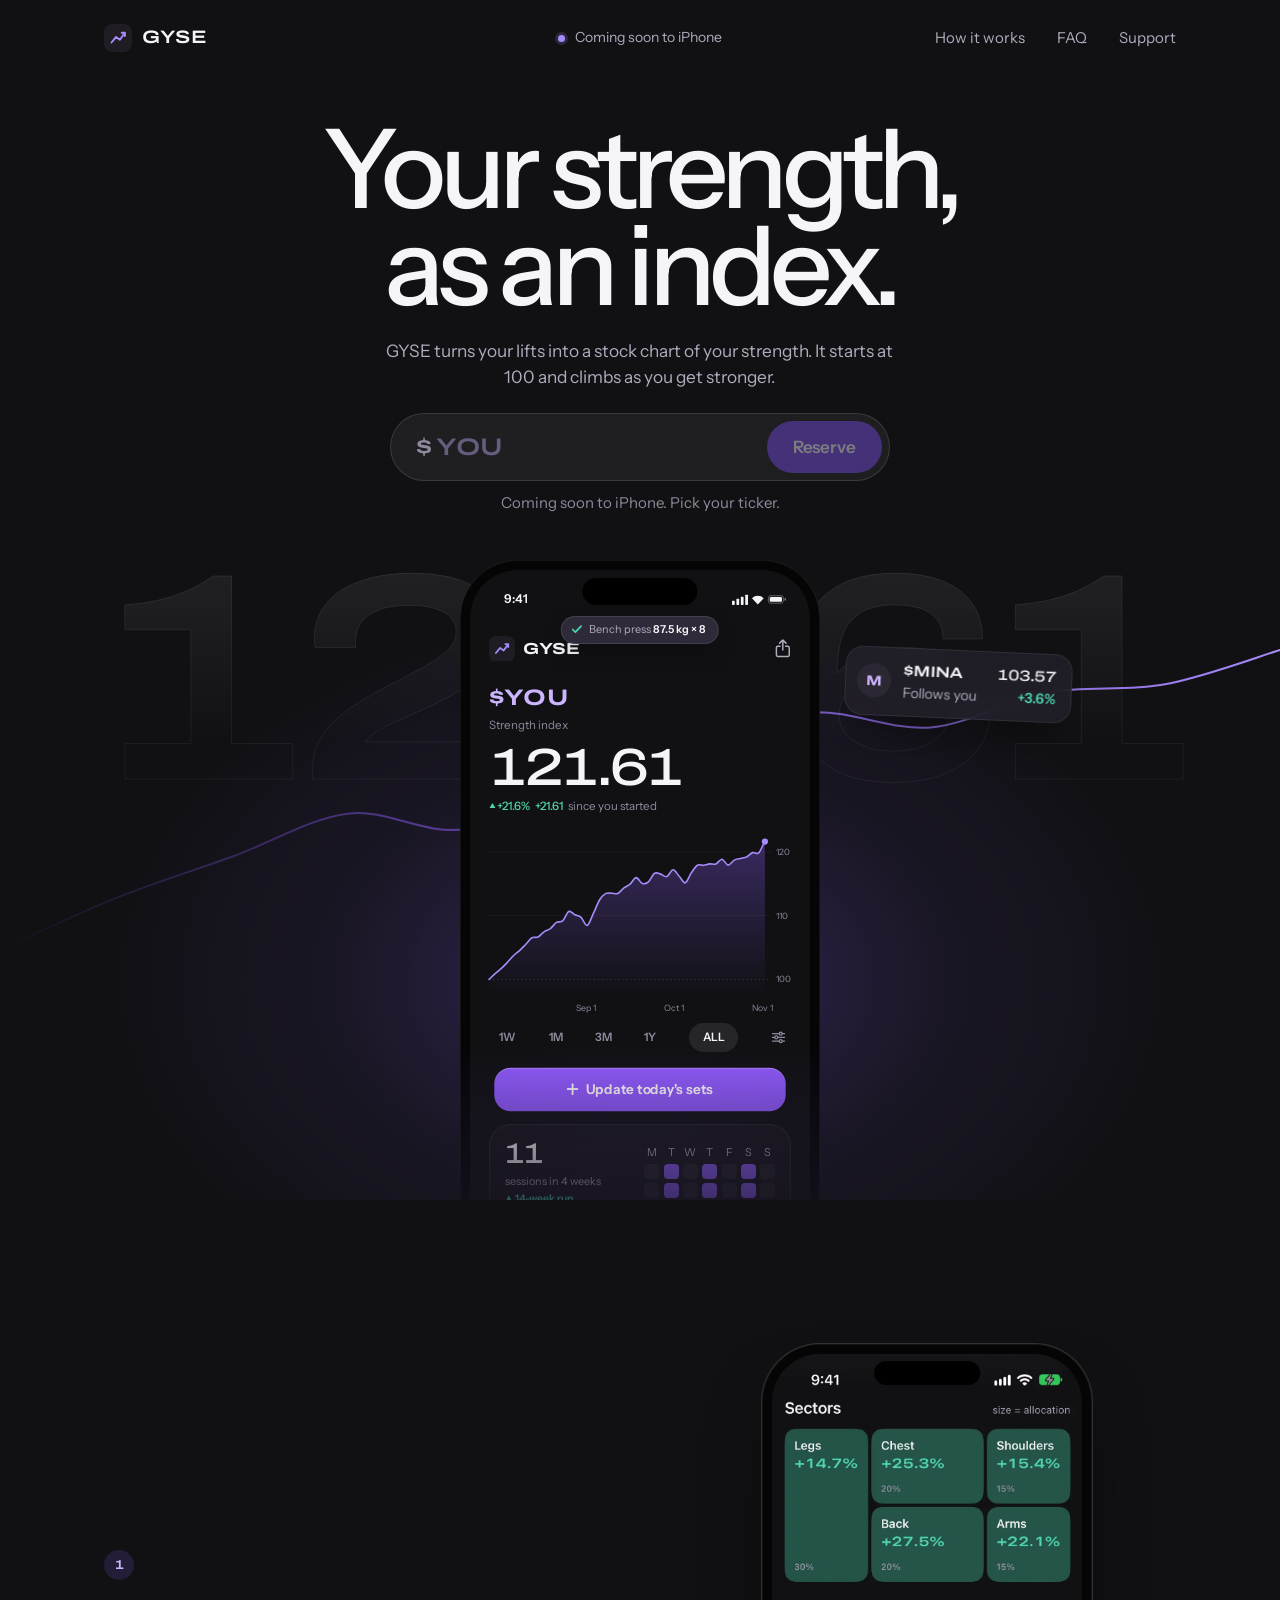
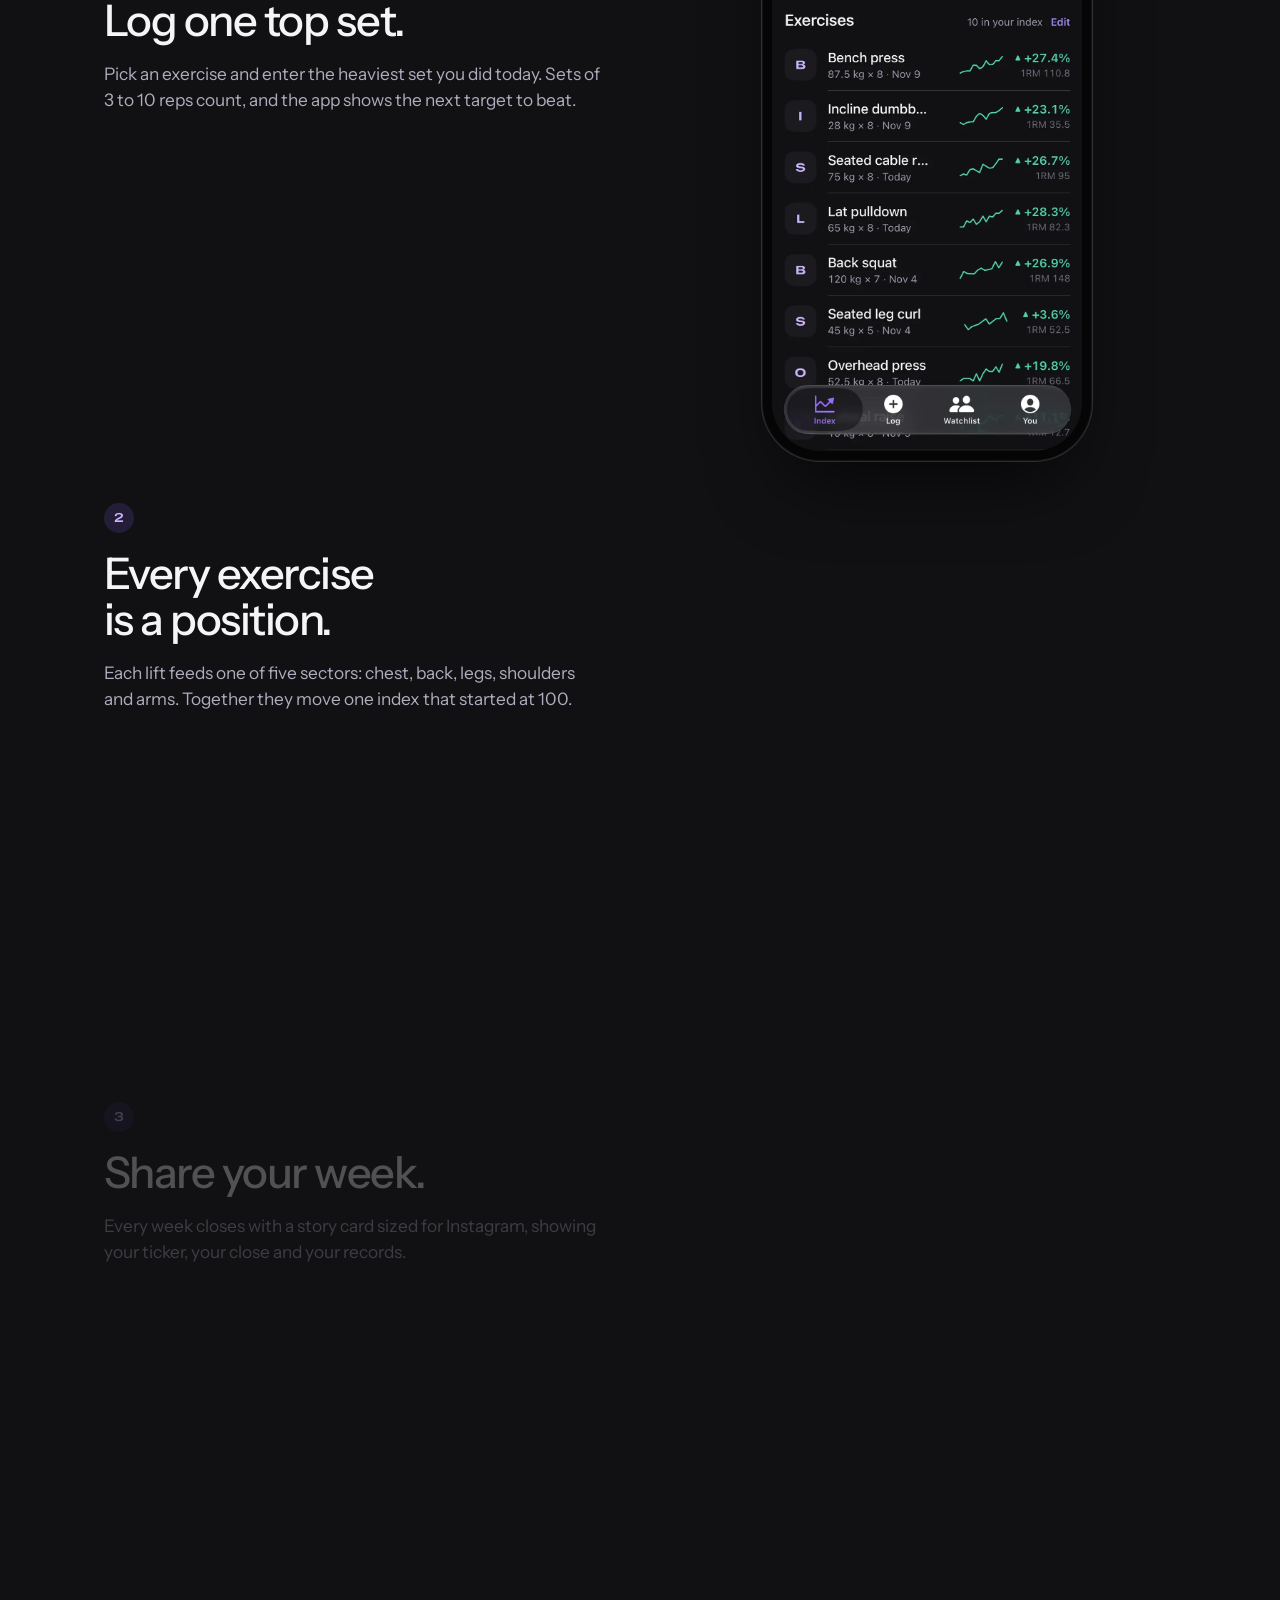
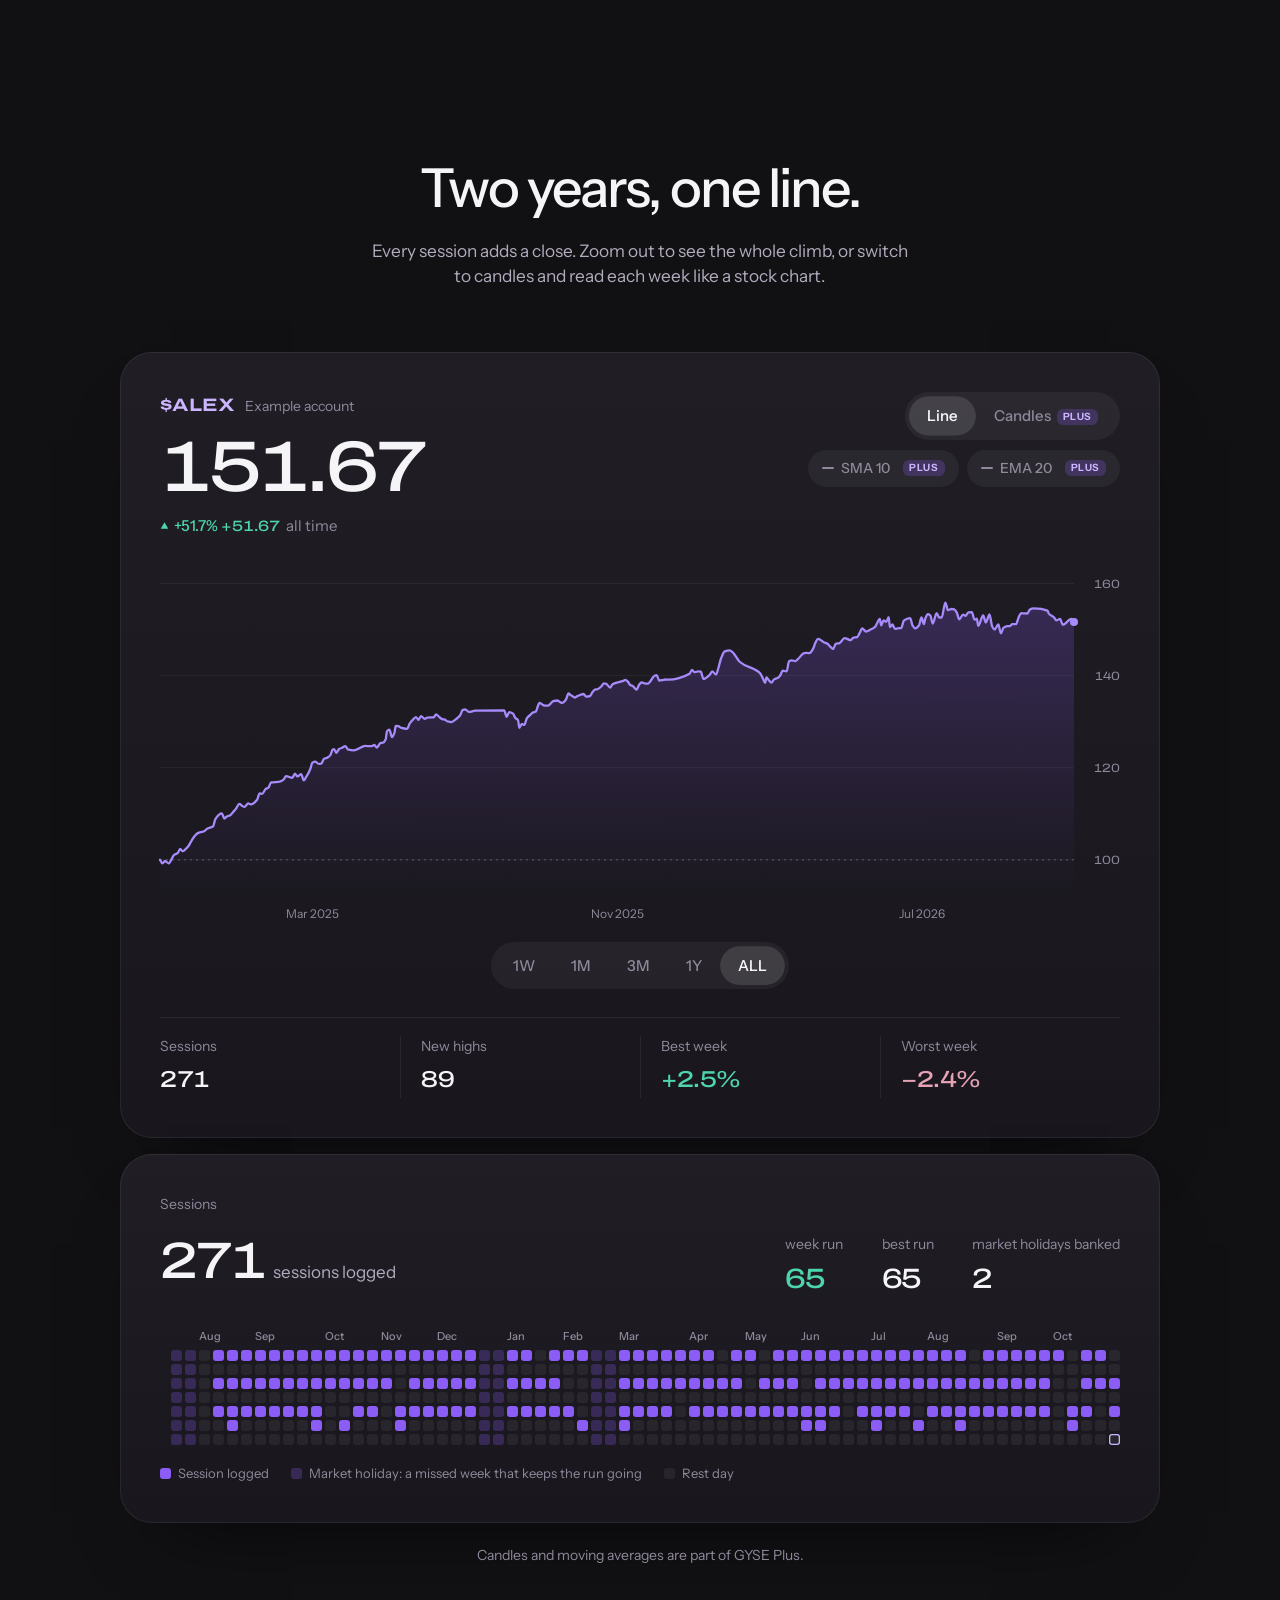
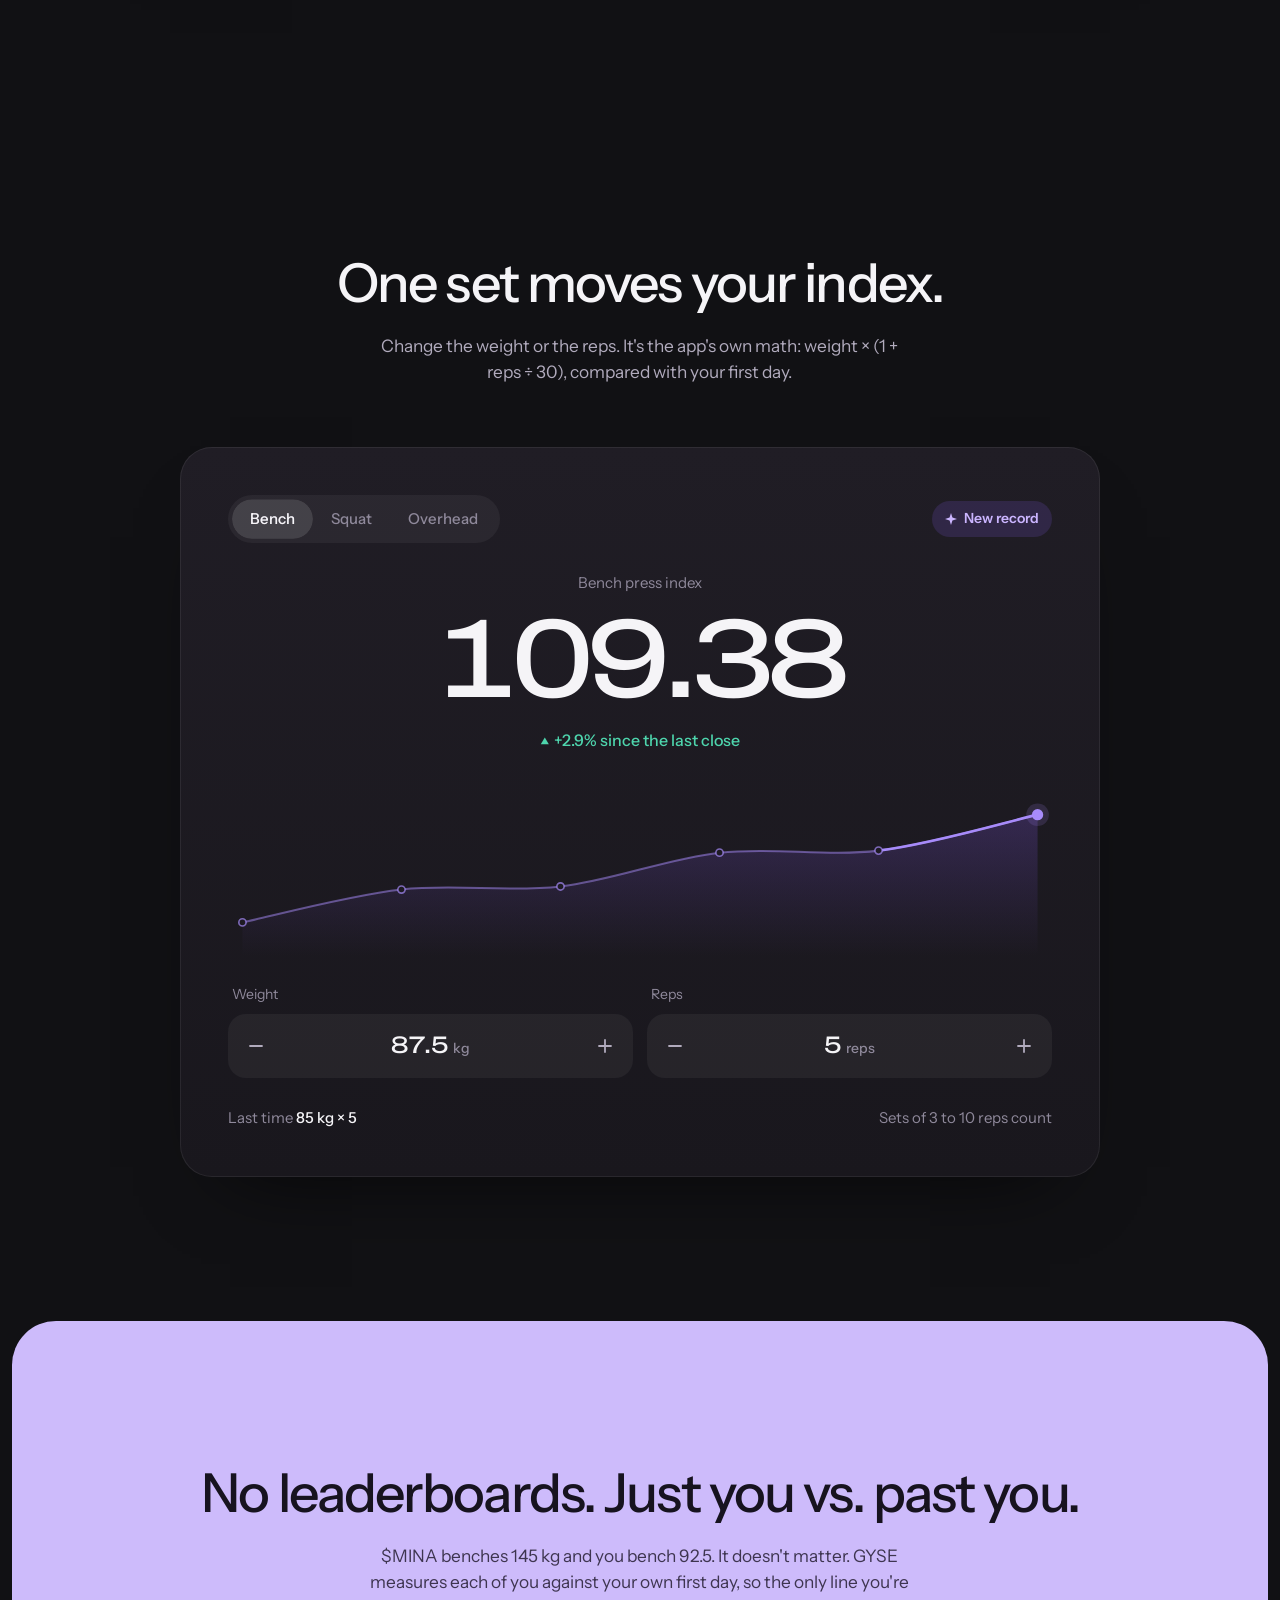
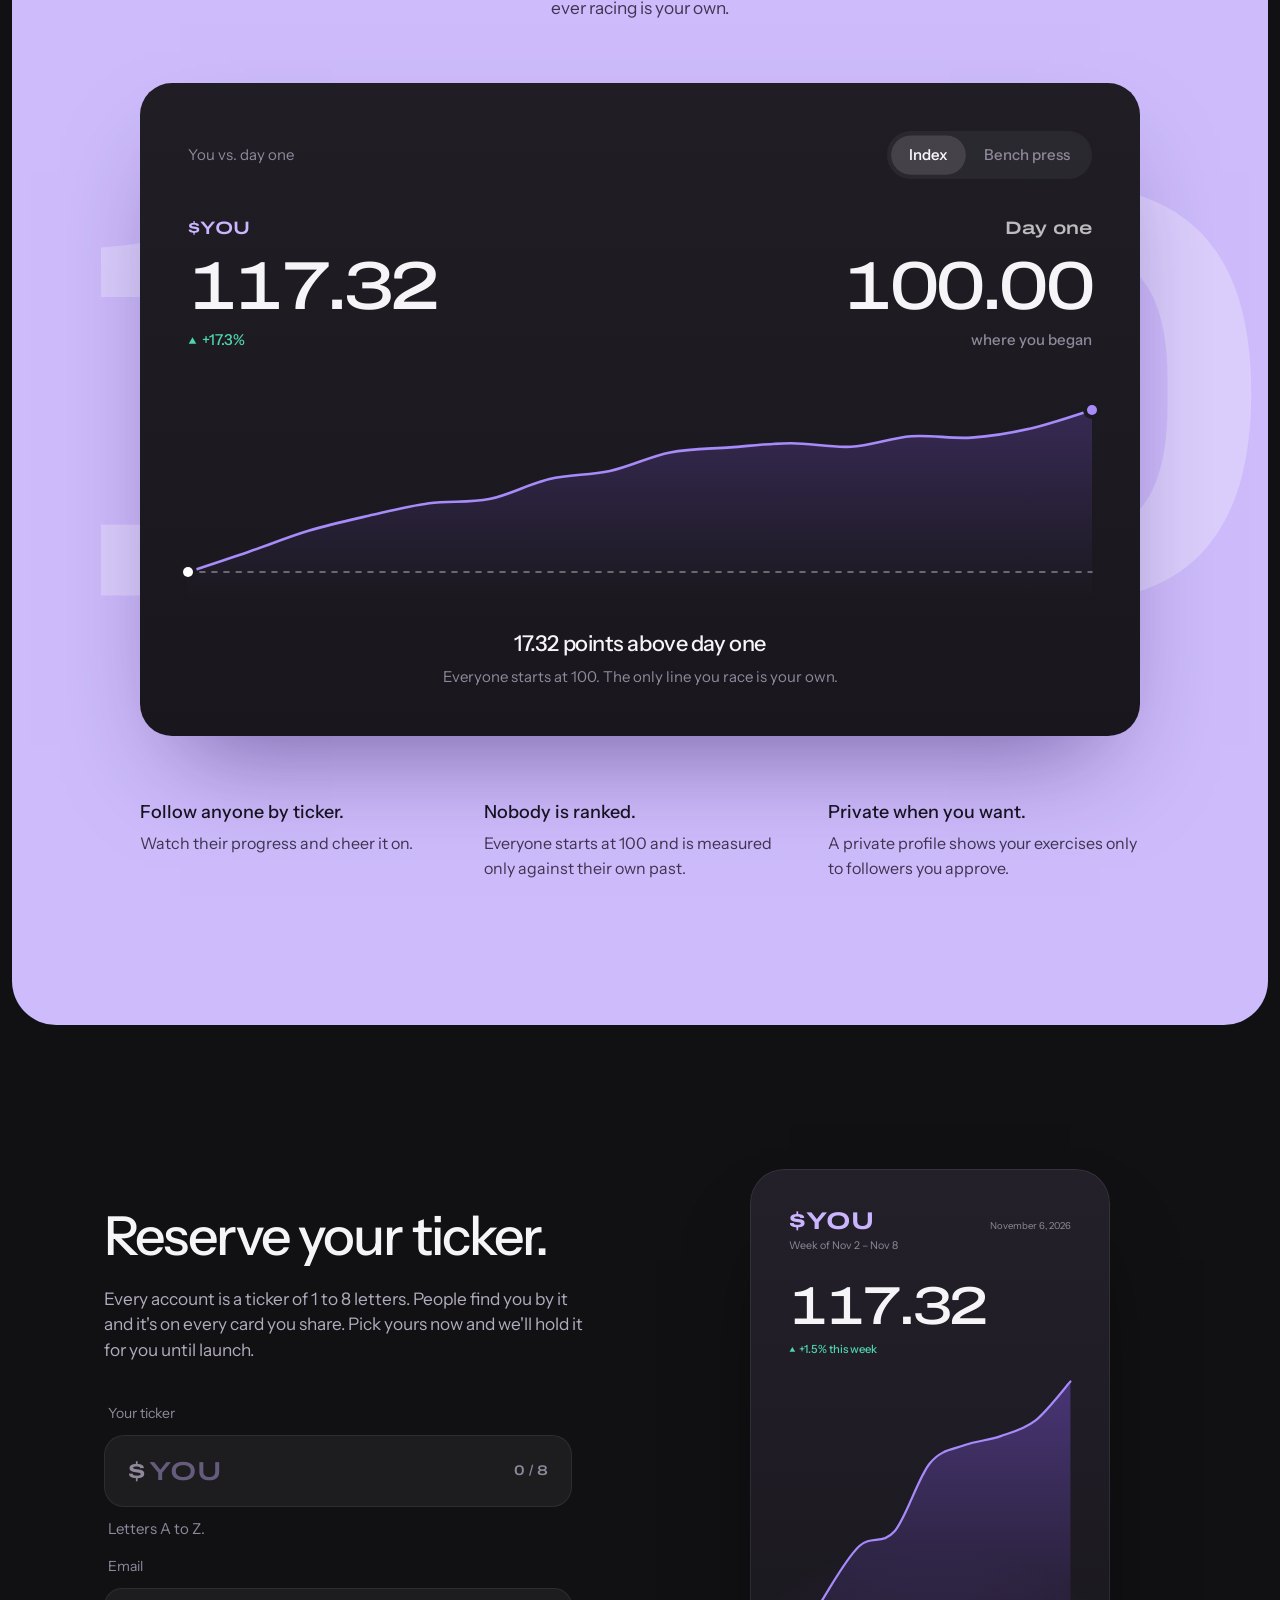
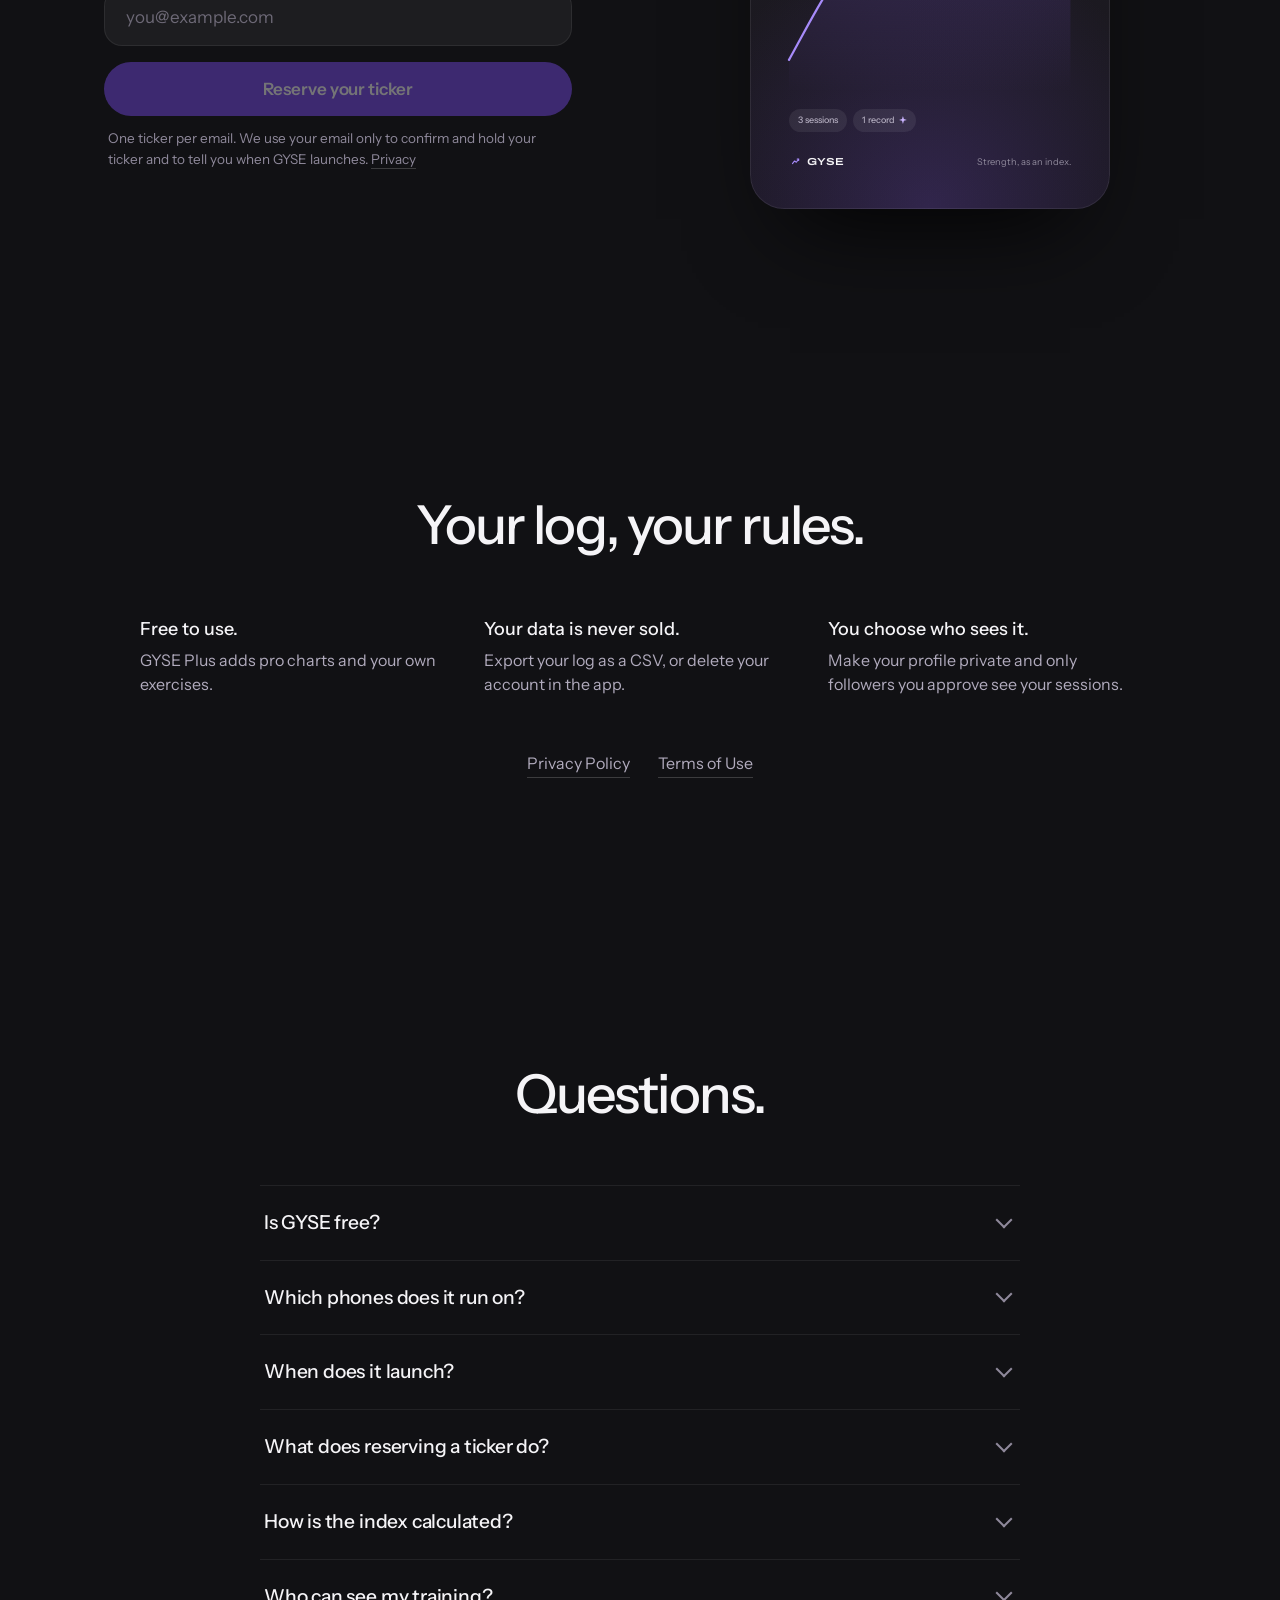
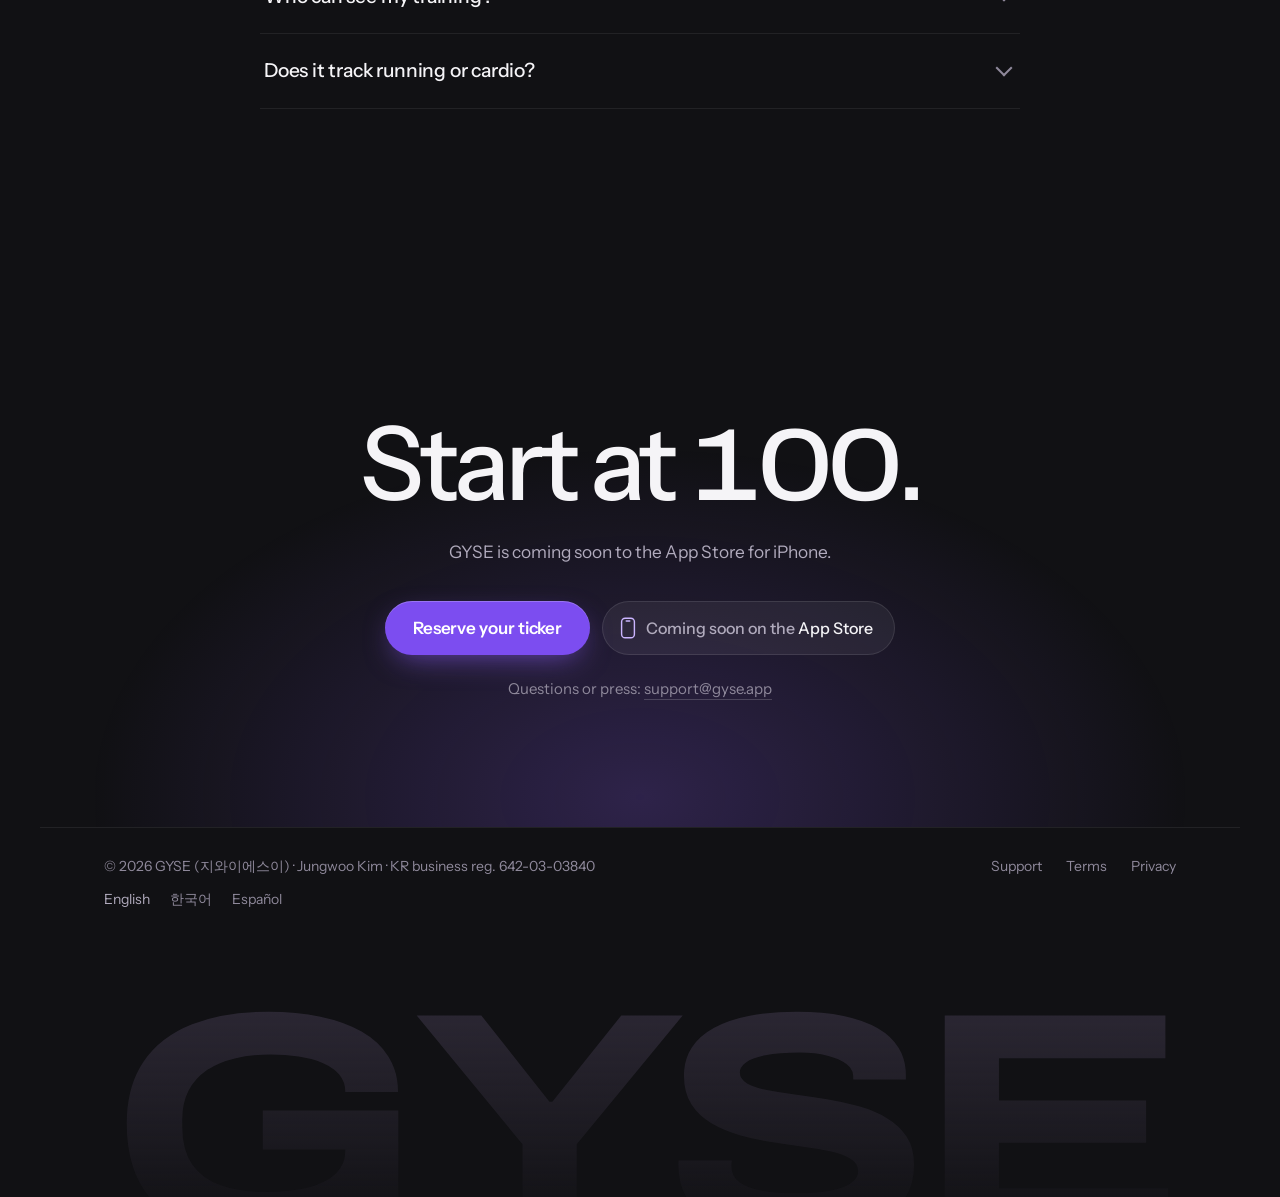
==== commit 1066cb9a: "Home page: anonymous visit counts, and the privacy policy says so The home pages add to daily totals" ====
--- a/index.html
+++ b/index.html
@@ -3,7 +3,7 @@
 <head>
 <meta charset="utf-8">
 <meta name="viewport" content="width=device-width, initial-scale=1, viewport-fit=cover">
-<meta http-equiv="Content-Security-Policy" content="default-src 'self'; script-src 'sha256-f/3MrSnk9Nw6UUlzqwoUMPaRnMJuCirjLp3Ji2nv6Hs='; style-src 'self' 'unsafe-inline'; img-src 'self' data:; font-src 'self'; connect-src 'self' https://lggthlqzohwxnammtzxg.supabase.co; object-src 'none'; base-uri 'none'; form-action 'none'">
+<meta http-equiv="Content-Security-Policy" content="default-src 'self'; script-src 'sha256-oB5pNEaHdVBX1psXehnQ0mH1ZEU3j7s4Tn60KrtDaZU='; style-src 'self' 'unsafe-inline'; img-src 'self' data:; font-src 'self'; connect-src 'self' https://lggthlqzohwxnammtzxg.supabase.co; object-src 'none'; base-uri 'none'; form-action 'none'">
 <meta name="referrer" content="strict-origin-when-cross-origin">
 <title>GYSE · Your strength, as an index</title>
 <meta name="description" content="GYSE is a workout tracker for iPhone that turns your lifts into a stock-style chart of your strength. It starts at 100 and climbs as you get stronger.">
@@ -862,6 +862,77 @@
       nav.prepend(a);
     }
   }
+
+  // Visit counts, as totals: the page adds one to "opened", "came from <site>", "reached <section>" or "pressed <button>".
+  // No cookie, nothing kept on the device and no identifier; each thing counts once per page load.
+  // A browser that sends Global Privacy Control or Do Not Track is not counted at all.
+  const count = (() => {
+    const page = { en: '/', ko: '/ko/', es: '/es/' }[LANG.slice(0, 2)];
+    if (!page || navigator.globalPrivacyControl || navigator.doNotTrack === '1' || navigator.webdriver) return () => {};
+    const COUNT = 'https://lggthlqzohwxnammtzxg.supabase.co/functions/v1/count';
+    const seen = new Set(), queue = [];
+    let timer = 0, from = '';
+    const send = () => {
+      clearTimeout(timer); timer = 0;
+      if (!queue.length) return;
+      const body = JSON.stringify({ p: page, d: (innerWidth || screen.width) < 768 ? 'phone' : 'desktop', s: from, e: queue.splice(0) });
+      try { fetch(COUNT, { method: 'POST', body, mode: 'no-cors', credentials: 'omit', keepalive: true }).catch(() => {}); } catch (e) {}
+    };
+    const count = (ev, label = '') => {
+      const k = ev + ':' + label;
+      if (seen.has(k) || seen.size >= 40) return;
+      seen.add(k); queue.push([ev, label]);
+      if (!timer) timer = setTimeout(send, 2000);
+    };
+    addEventListener('pagehide', send);
+    document.addEventListener('visibilitychange', () => { if (document.visibilityState === 'hidden') send(); });
+
+    // "view" is every time the page is shown; "visit" is an arrival from somewhere else (not a reload, not another gyse.app page).
+    const start = () => {
+      count('view');
+      const nav = (performance.getEntriesByType('navigation')[0] || {}).type;
+      let host = '';
+      try { host = new URL(document.referrer).hostname; } catch (e) {}
+      if (nav === 'reload' || nav === 'back_forward' || /(^|\.)gyse\.app$/.test(host)) return;
+      const tag = new URLSearchParams(location.search).get('utm_source');   // a link can name its own source: gyse.app/?utm_source=reels
+      from = (tag || host.replace(/^www\./, '')).toLowerCase().replace(/[^a-z0-9._-]/g, '').slice(0, 60) || 'direct';
+      count('visit');
+    };
+    if (document.visibilityState === 'visible') start();
+    else document.addEventListener('visibilitychange', start, { once: true });
+
+    // How far down people get: a section counts when it crosses the middle of the screen.
+    if ('IntersectionObserver' in window) {
+      const io = new IntersectionObserver(list => list.forEach(e => {
+        if (e.isIntersecting) { count('section', e.target.dataset.count); io.unobserve(e.target); }
+      }), { rootMargin: '-45% 0px -45% 0px' });
+      [['#how', 'how'], ['#chart', 'chart'], ['#try', 'try'], ['#friends', 'follow'], ['#ticker', 'ticker'],
+       ['[aria-labelledby="pl-h"]', 'plus'], ['#faq', 'faq'], ['.closer', 'end']].forEach(([q, name]) => {
+        const el = document.querySelector(q);
+        if (el) { el.dataset.count = name; io.observe(el); }
+      });
+    }
+
+    // What people press: links in the header and footer, the App Store badge, the demos, and each question.
+    document.addEventListener('click', e => {
+      const el = e.target.closest ? e.target.closest('a, button, summary') : null;
+      if (!el) return;
+      const href = el.getAttribute('href') || '', name = href.split('/').pop().replace(/[^a-z]/g, '').slice(0, 12);
+      if (el.matches('summary')) {
+        if (!el.parentNode.open) count('faq', 'q' + ([...document.querySelectorAll('#faq details')].indexOf(el.parentNode) + 1));
+      } else if (href.startsWith('https://apps.apple.com/')) count('click', 'store');
+      else if (el.hreflang) count('click', 'lang_' + el.hreflang.slice(0, 2).toLowerCase().replace(/[^a-z]/g, ''));
+      else if (href === '#ticker') count('click', 'reserve');
+      else if (el.closest('.bar nav') && name) count('click', 'nav_' + name);
+      else if (el.closest('.foot-site') && name) count('click', 'foot_' + name);
+      else if (el.matches('button')) {
+        const demo = { chart: 'chart', try: 'try', friends: 'compare' }[(el.closest('section[id]') || {}).id];
+        if (demo) count('click', demo);
+      }
+    }, true);
+    document.addEventListener('gyse:ticker', () => count('ticker', 'typed'));
+    return count;
+  })();
   const reduce = matchMedia('(prefers-reduced-motion: reduce)').matches;
   const C = { violet: '#A78BFA', muted: '#8F899B', down: '#E6A2B4' };
   const TRI_UP = '<svg class="tri" viewBox="0 0 10 10" aria-hidden="true"><path d="M5 1.5 9.2 8.5H.8z" fill="currentColor"/></svg>';
@@ -1379,11 +1450,13 @@
       e.preventDefault();
       const step = part(r, 'step'), em = part(r, 'em'), t = S.t, mail = S.mail;
       if (!S.live || S.busy || !t || blocked()) return;
-      if (step && step.hidden) { step.hidden = false; sync(); em.focus(); return; }   // the hero asks for the email second
+      if (step && step.hidden) { step.hidden = false; sync(); em.focus(); count('reserve', 'email_step'); return; }   // the hero asks for the email second
       if (!mailOK()) { em.focus(); return; }
       S.busy = true; sync();
+      count('reserve', 'sent_' + r.dataset.rsv);
       ask({ action: 'reserve', ticker: t, email: mail, website: part(r, 'hp').value, confirm: true }).then(res => {
         S.busy = false;
+        count('reserve', res.status === 'reserved' || res.status === 'pending' ? 'ok' : String(res.status).replace(/[^a-z_]/g, '').slice(0, 24));
         const oops = text => each('fine', el => { el.textContent = text; el.classList.add('warn'); });
         if (res.status === 'reserved' || res.status === 'pending') {
           const pending = res.status === 'pending', sym = '$' + (res.ticker ? res.ticker.toUpperCase() : t);
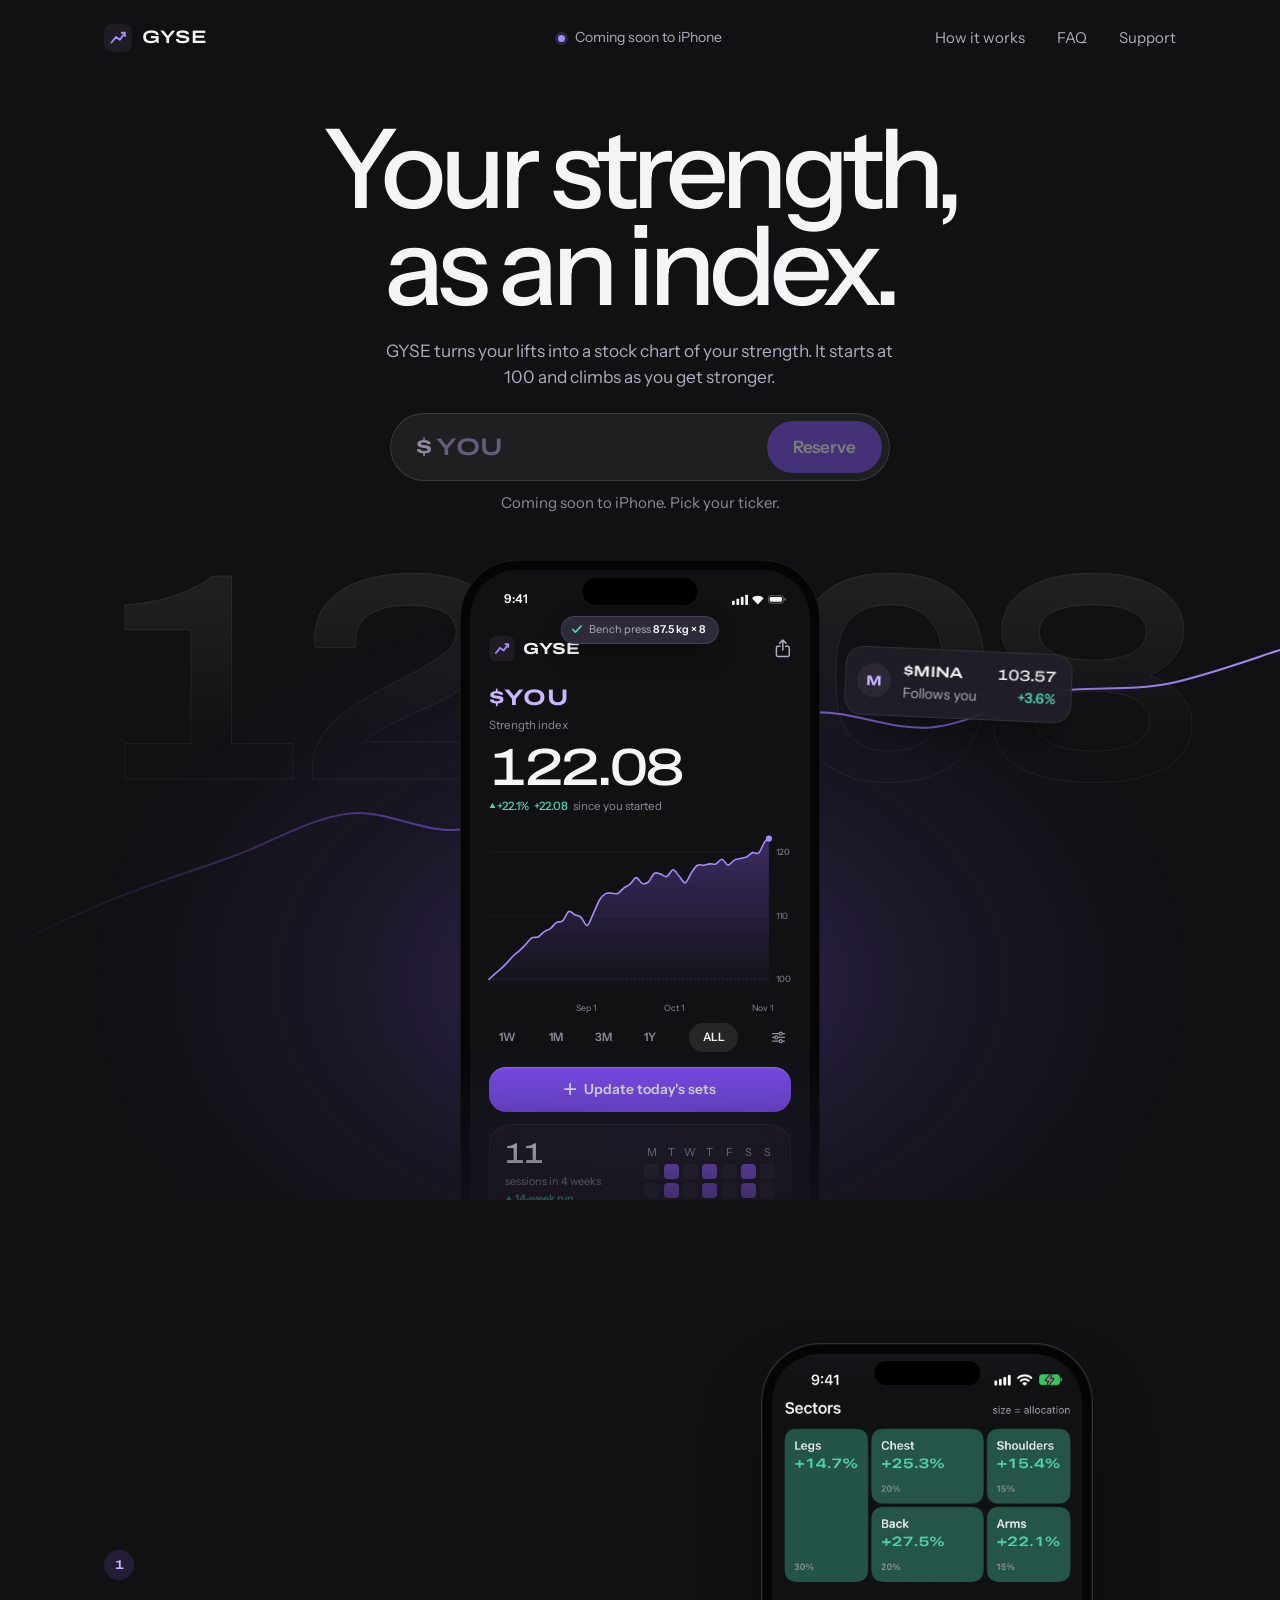
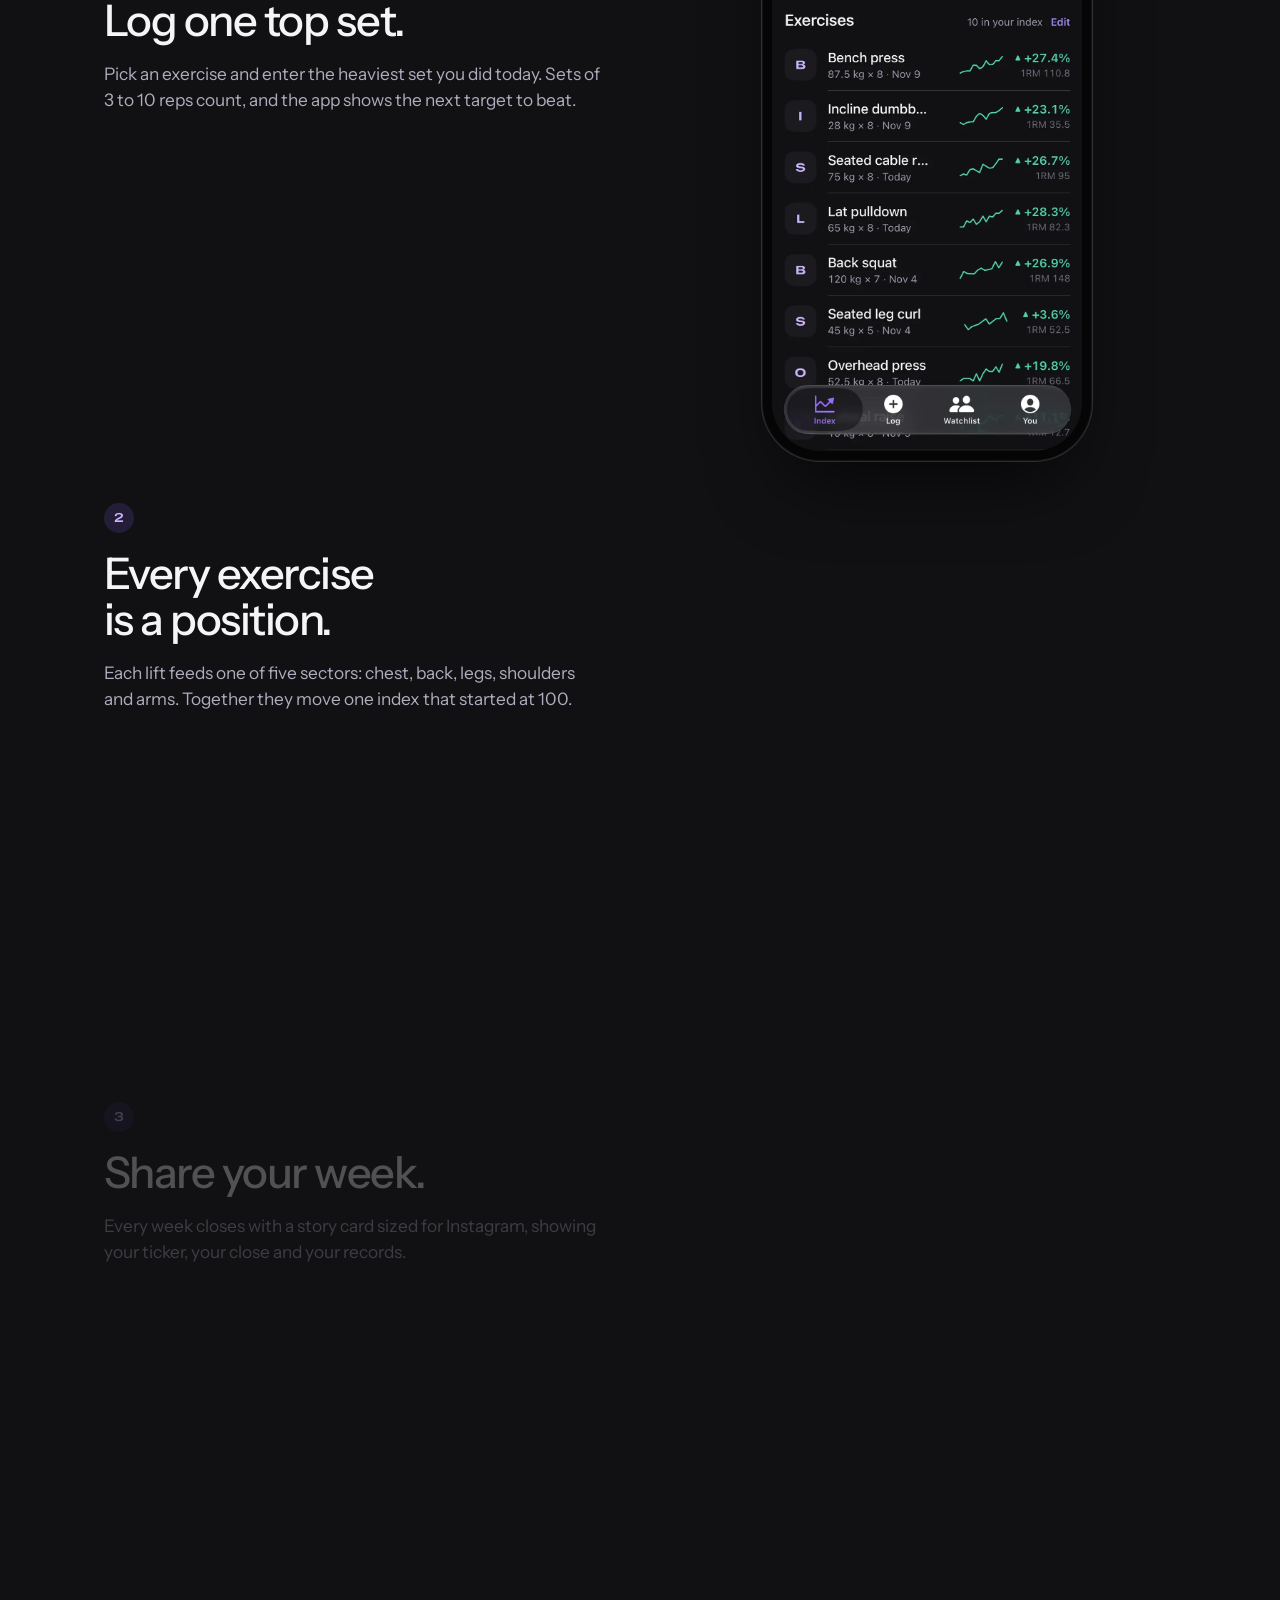
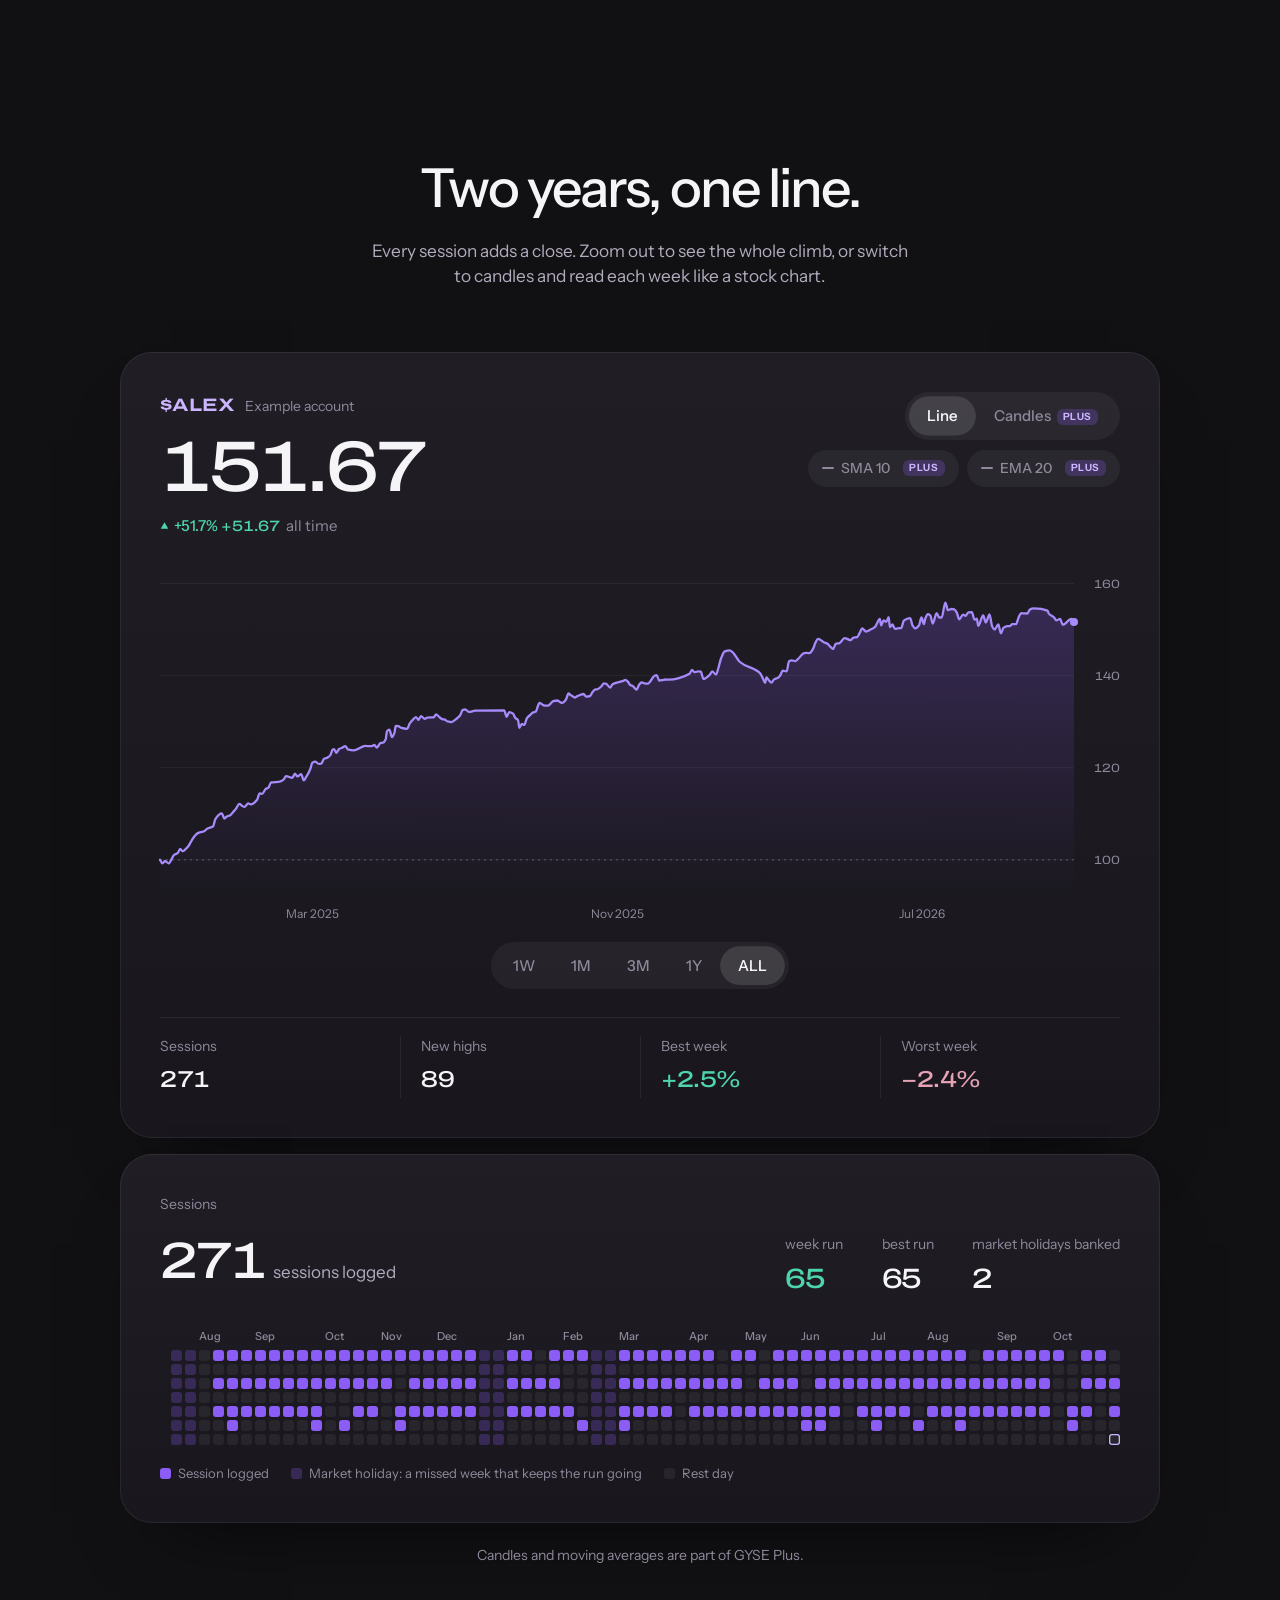
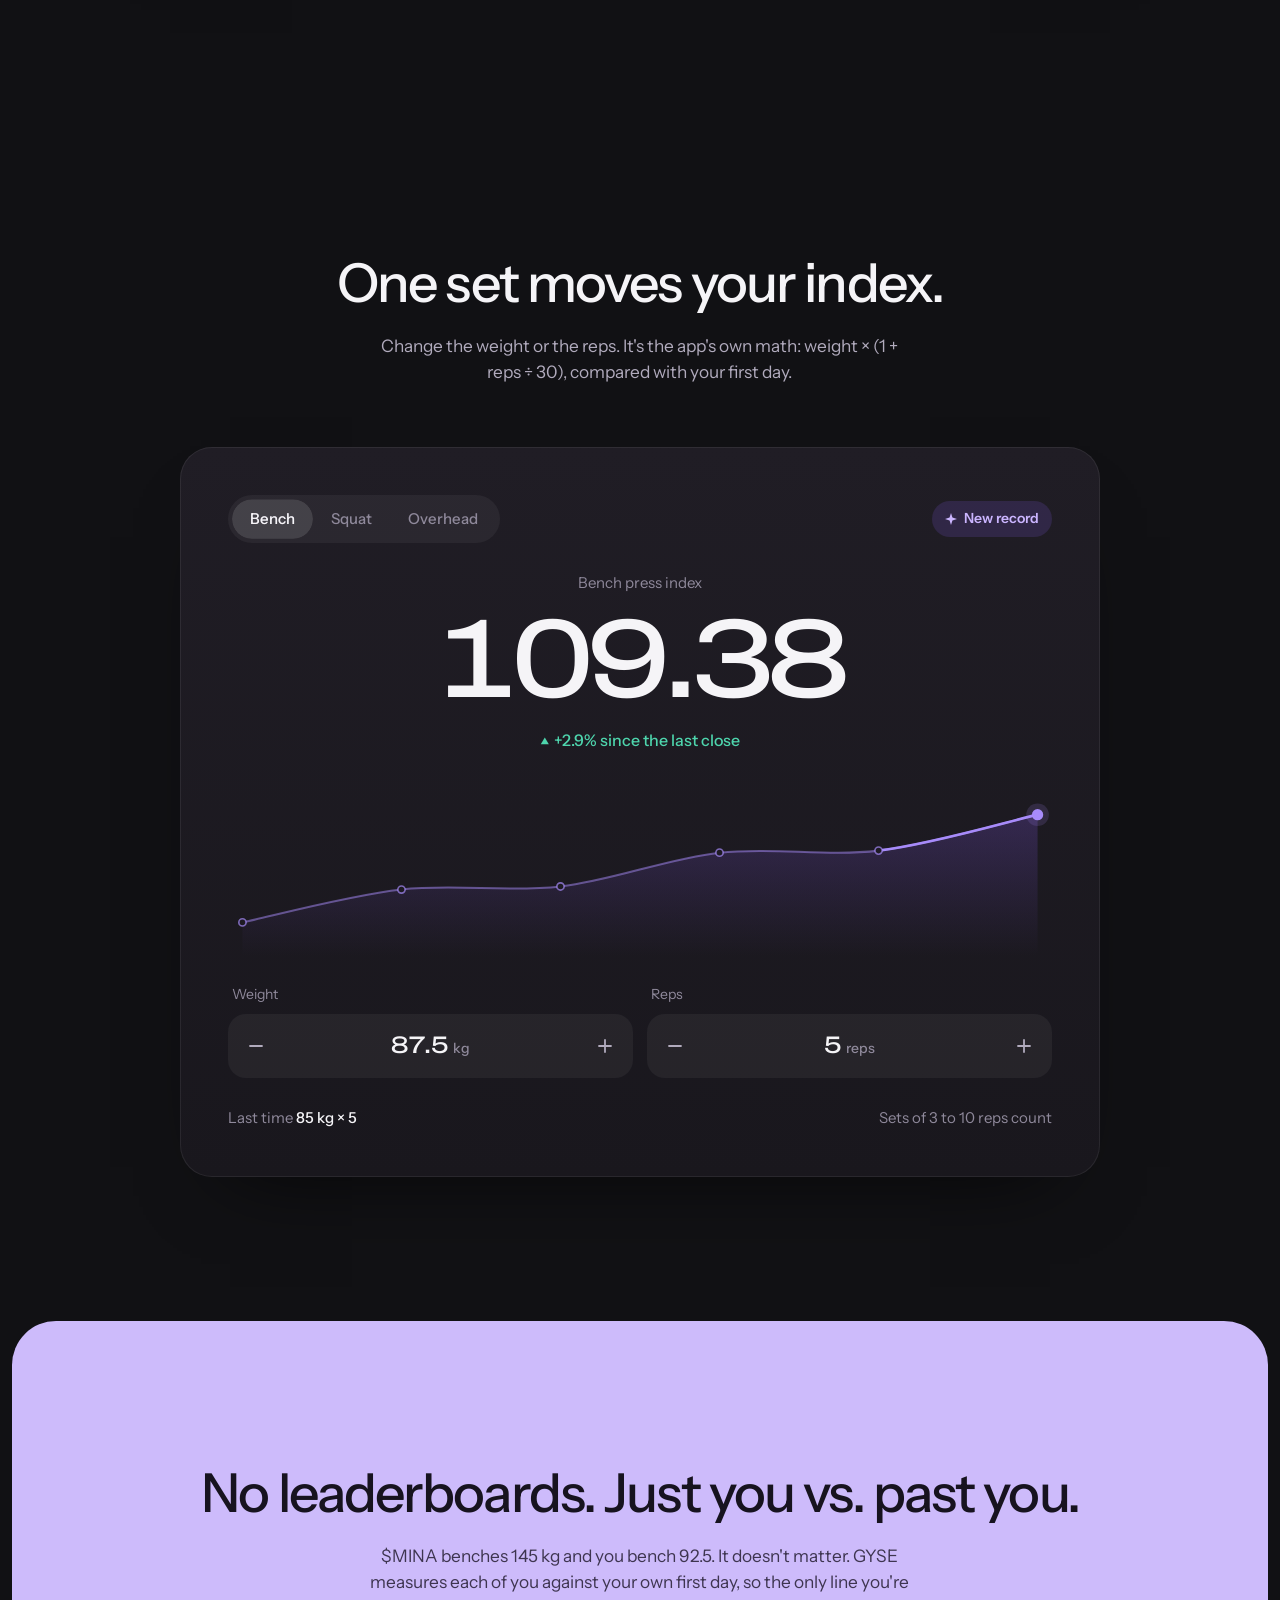
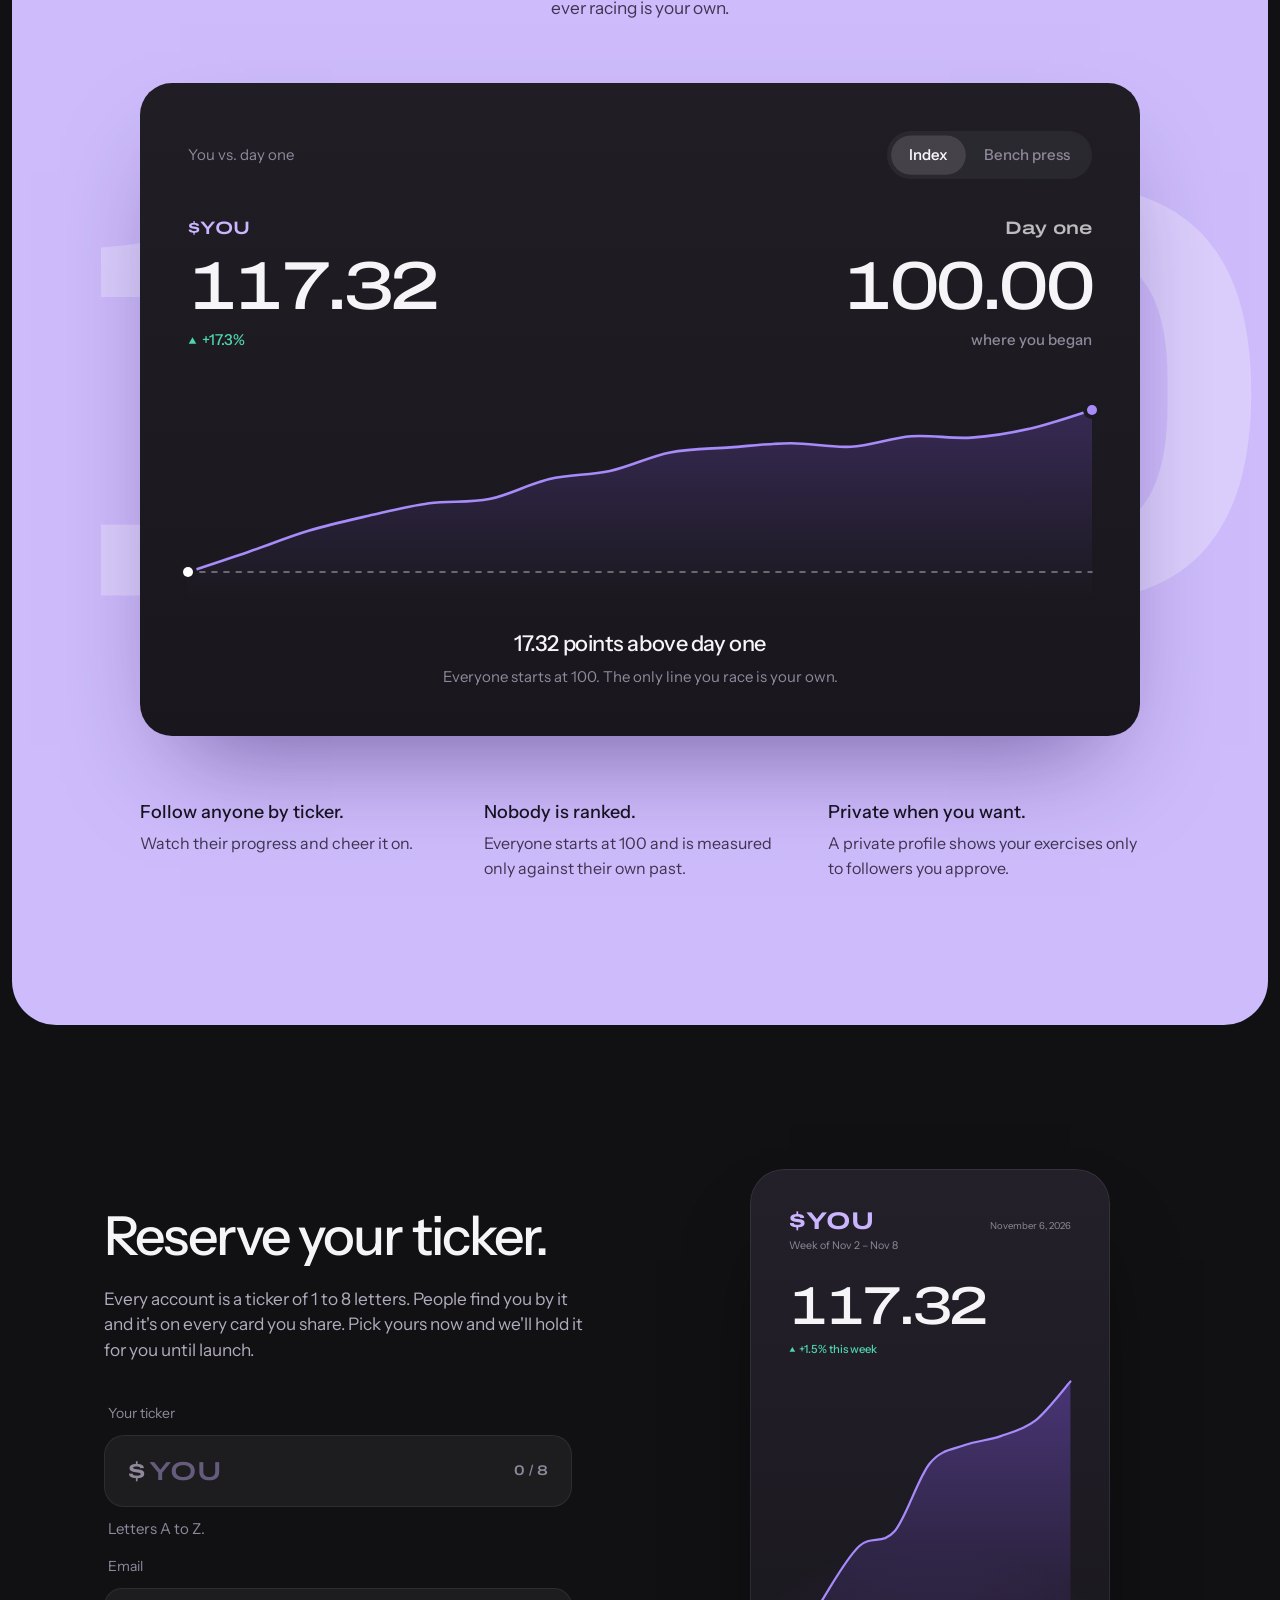
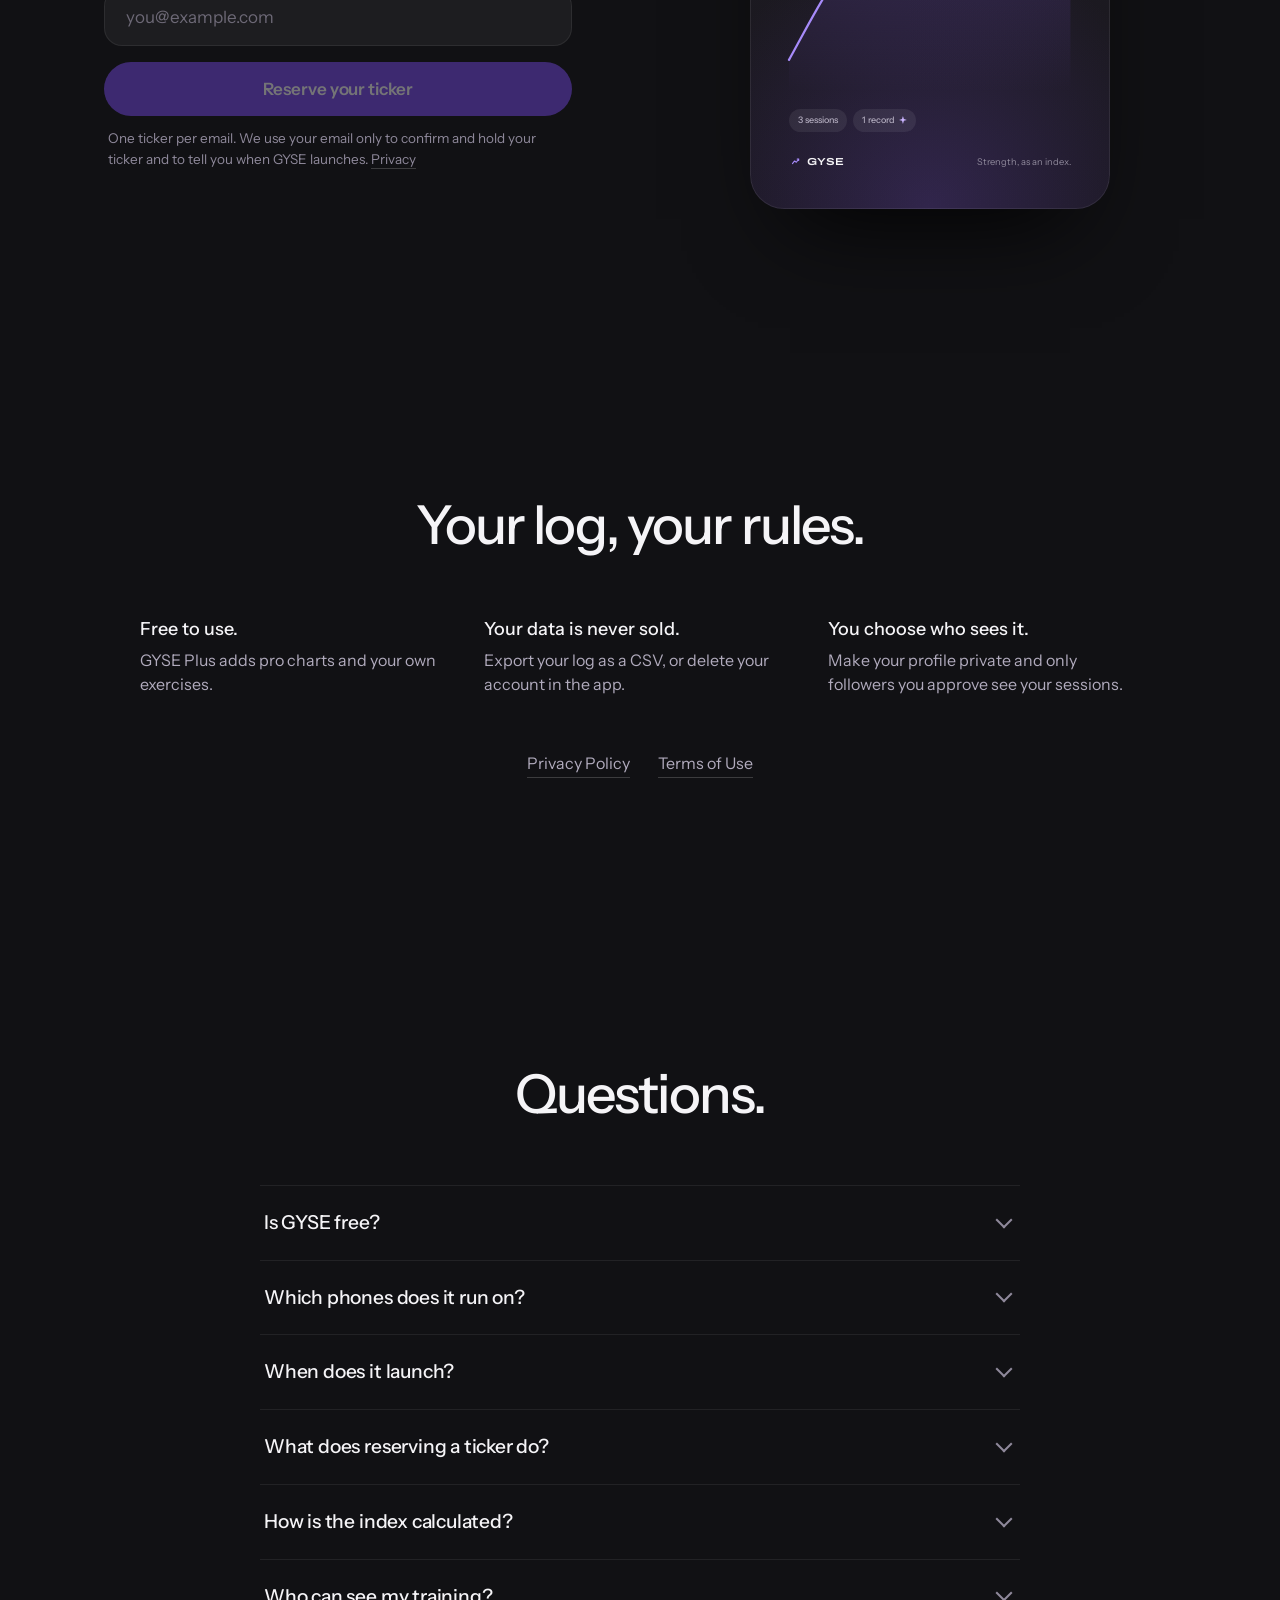
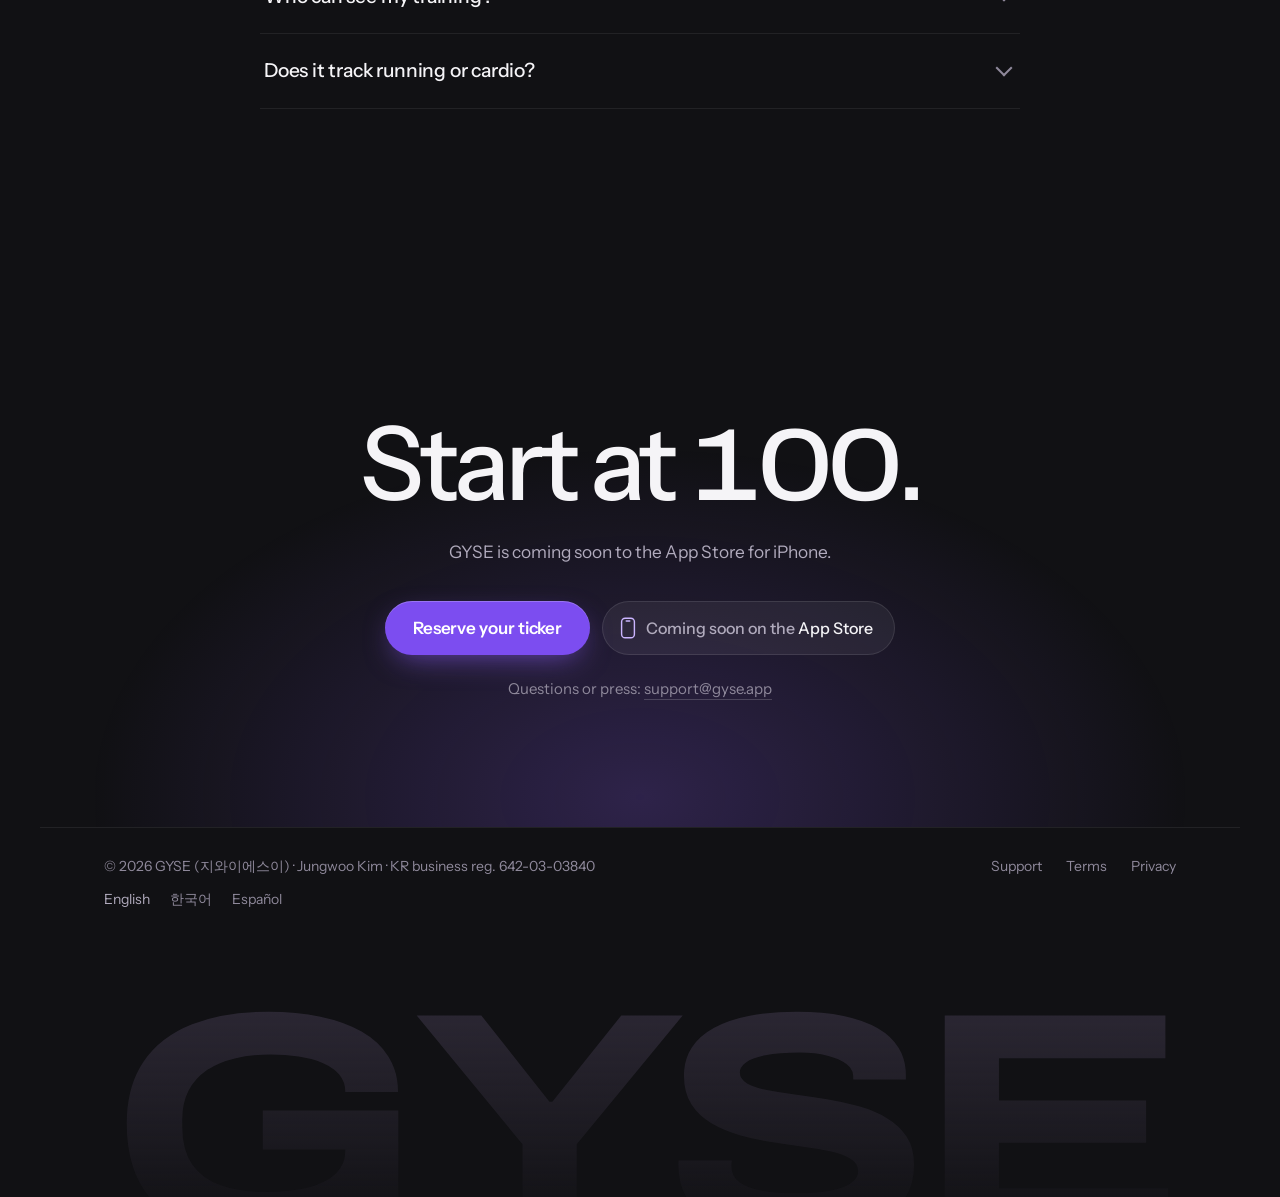
==== commit 32bbaf38: "Tell people to check spam for the confirmation email Co-Authored-By: Claude Fable 5.2 <noreply@anthr" ====
--- a/index.html
+++ b/index.html
@@ -534,7 +534,7 @@
         </form>
         <div class="rsv-done" data-f="done" tabindex="-1" hidden>
           <p class="rd-t"><b class="num" data-f="rdt">$YOU</b> <span data-f="rds">is reserved.</span></p>
-          <p class="rd-b" data-f="rdp" hidden>We sent a link to <b data-f="rdpe">your email</b>. Open it within 48 hours to confirm, or the ticker is released.</p>
+          <p class="rd-b" data-f="rdp" hidden>We sent a link to <b data-f="rdpe">your email</b>. Open it within 48 hours to confirm, or the ticker is released. Can't find it? Check your spam folder.</p>
           <p class="rd-b">To claim it, sign up in GYSE with <b data-f="rde">your email</b> within 30 days of launch. With Sign in with Apple, choose Share My Email so the address matches.</p>
         </div>
       </div>
@@ -747,7 +747,7 @@
           </form>
           <div class="rsv-done" data-f="done" tabindex="-1" hidden>
             <p class="rd-t"><b class="num" data-f="rdt">$YOU</b> <span data-f="rds">is reserved.</span></p>
-            <p class="rd-b" data-f="rdp" hidden>We sent a link to <b data-f="rdpe">your email</b>. Open it within 48 hours to confirm, or the ticker is released.</p>
+            <p class="rd-b" data-f="rdp" hidden>We sent a link to <b data-f="rdpe">your email</b>. Open it within 48 hours to confirm, or the ticker is released. Can't find it? Check your spam folder.</p>
             <p class="rd-b">To claim it, sign up in GYSE with <b data-f="rde">your email</b> within 30 days of launch. With Sign in with Apple, choose Share My Email so the address matches.</p>
           </div>
         </div>
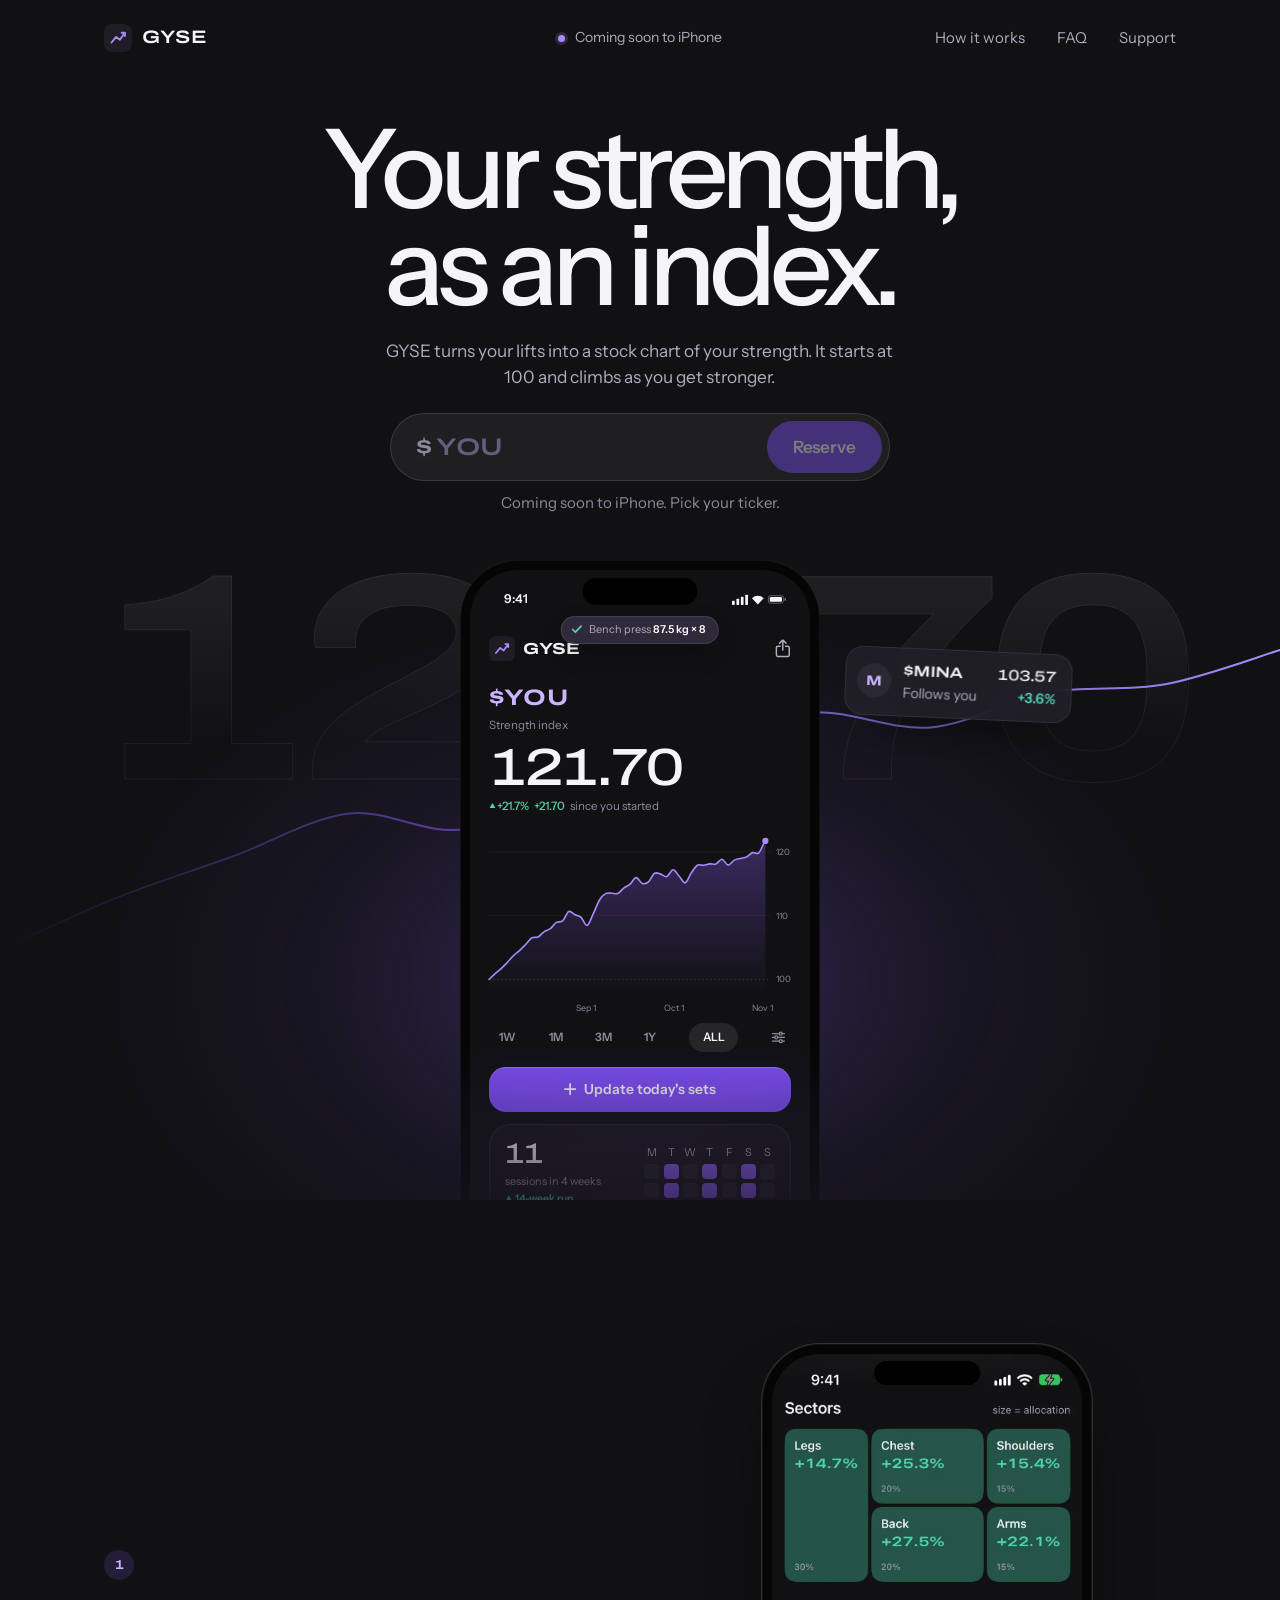
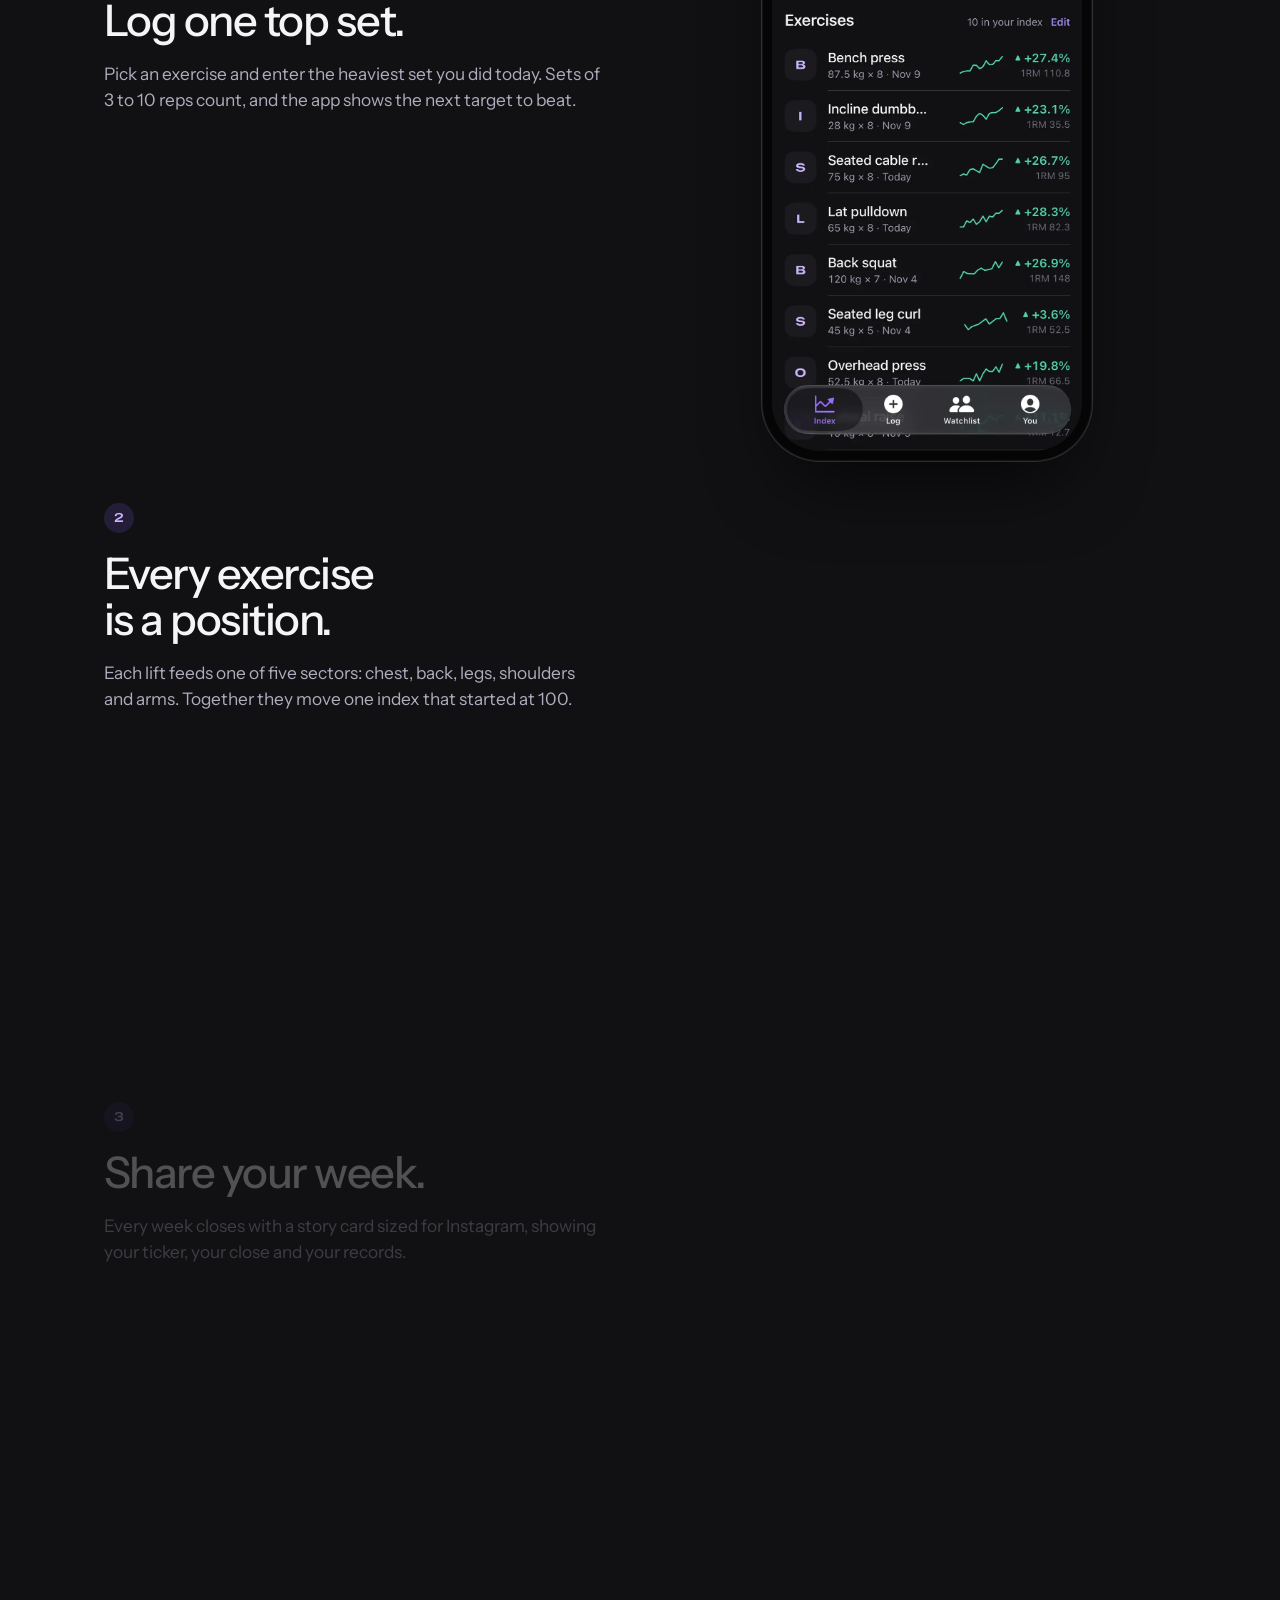
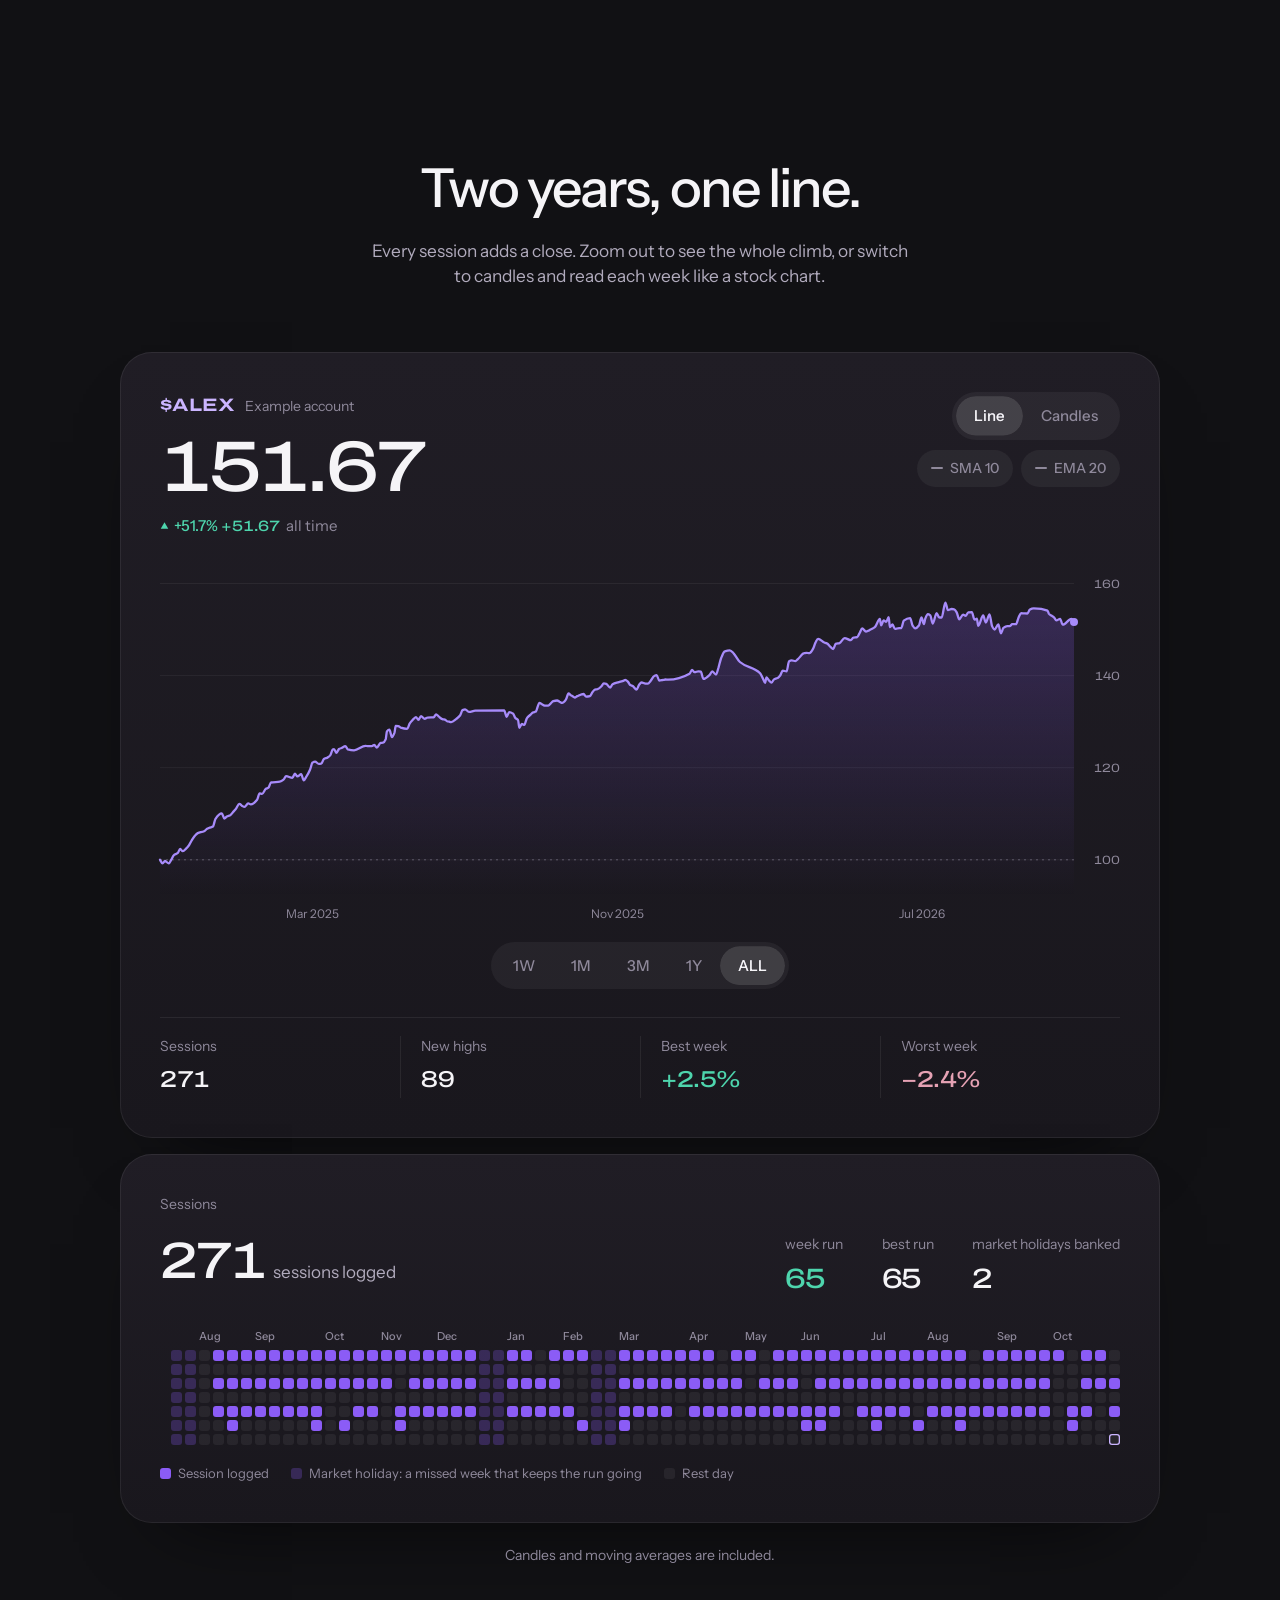
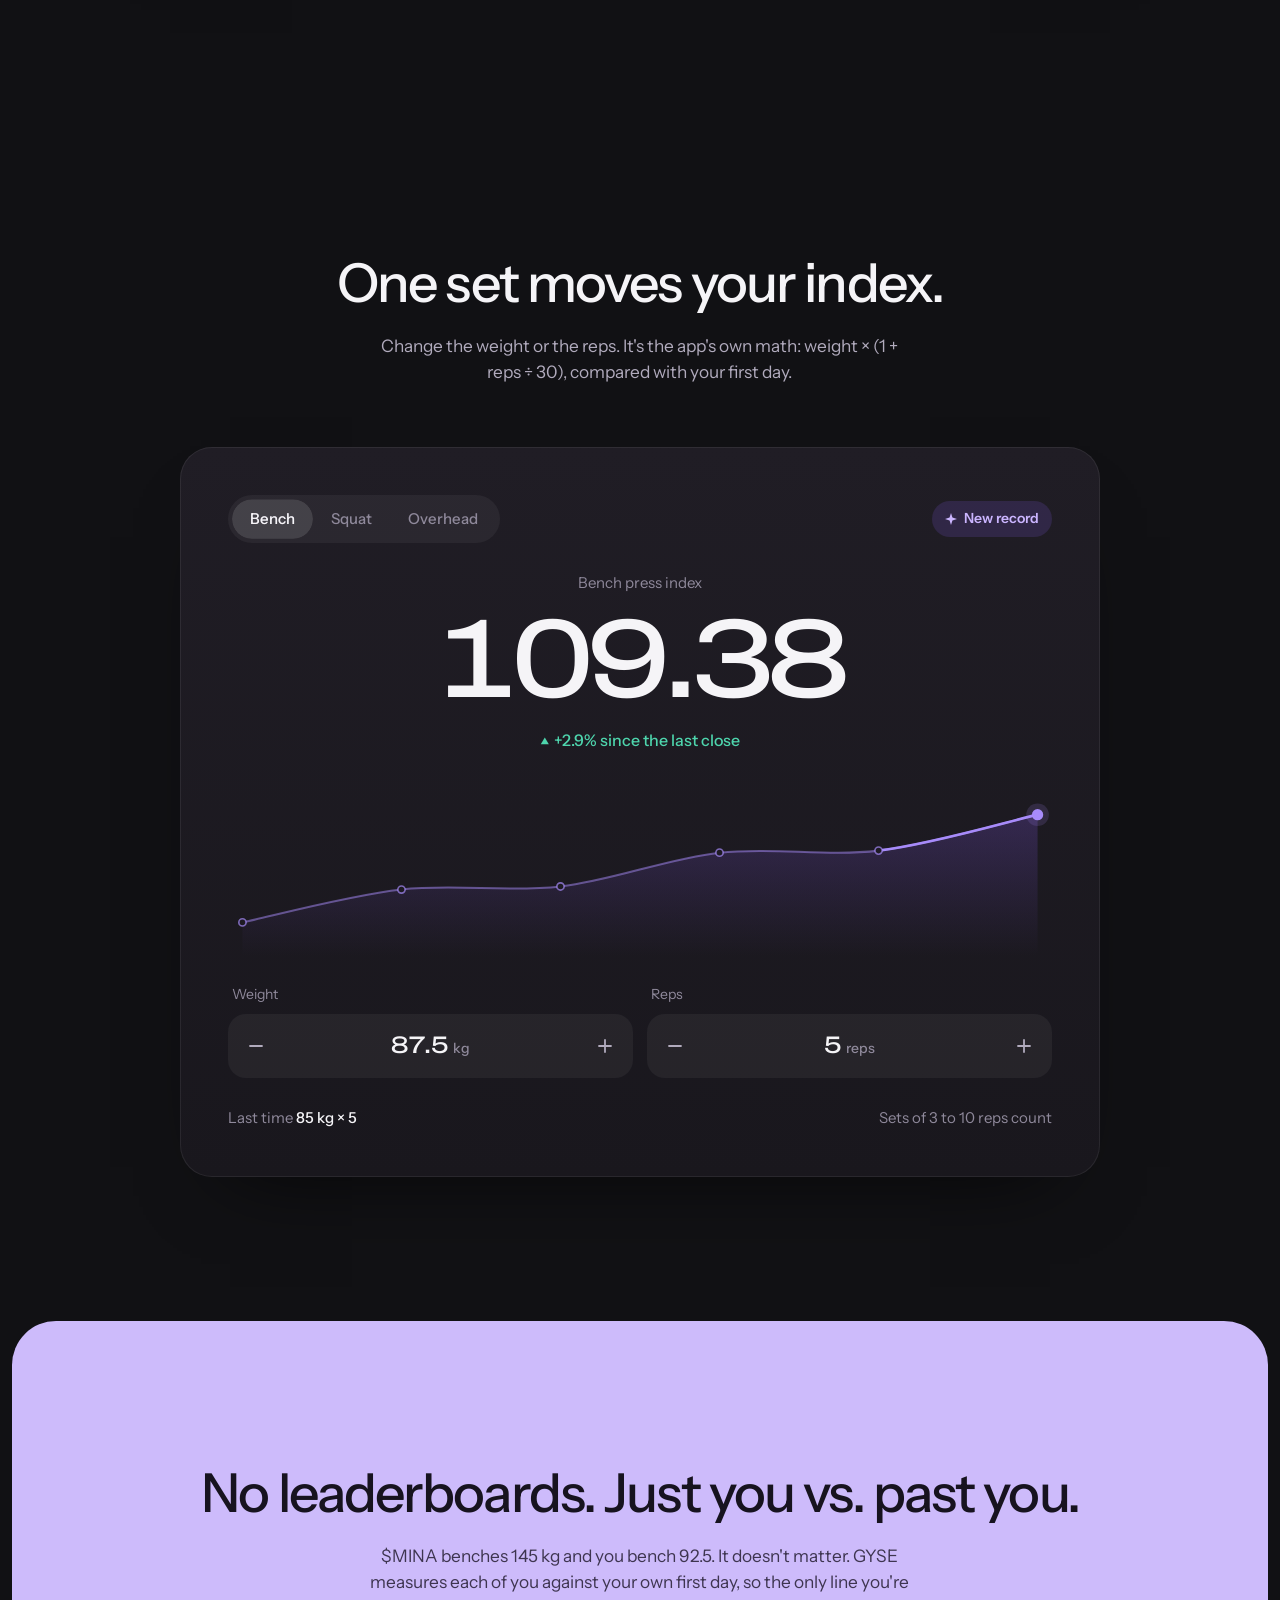
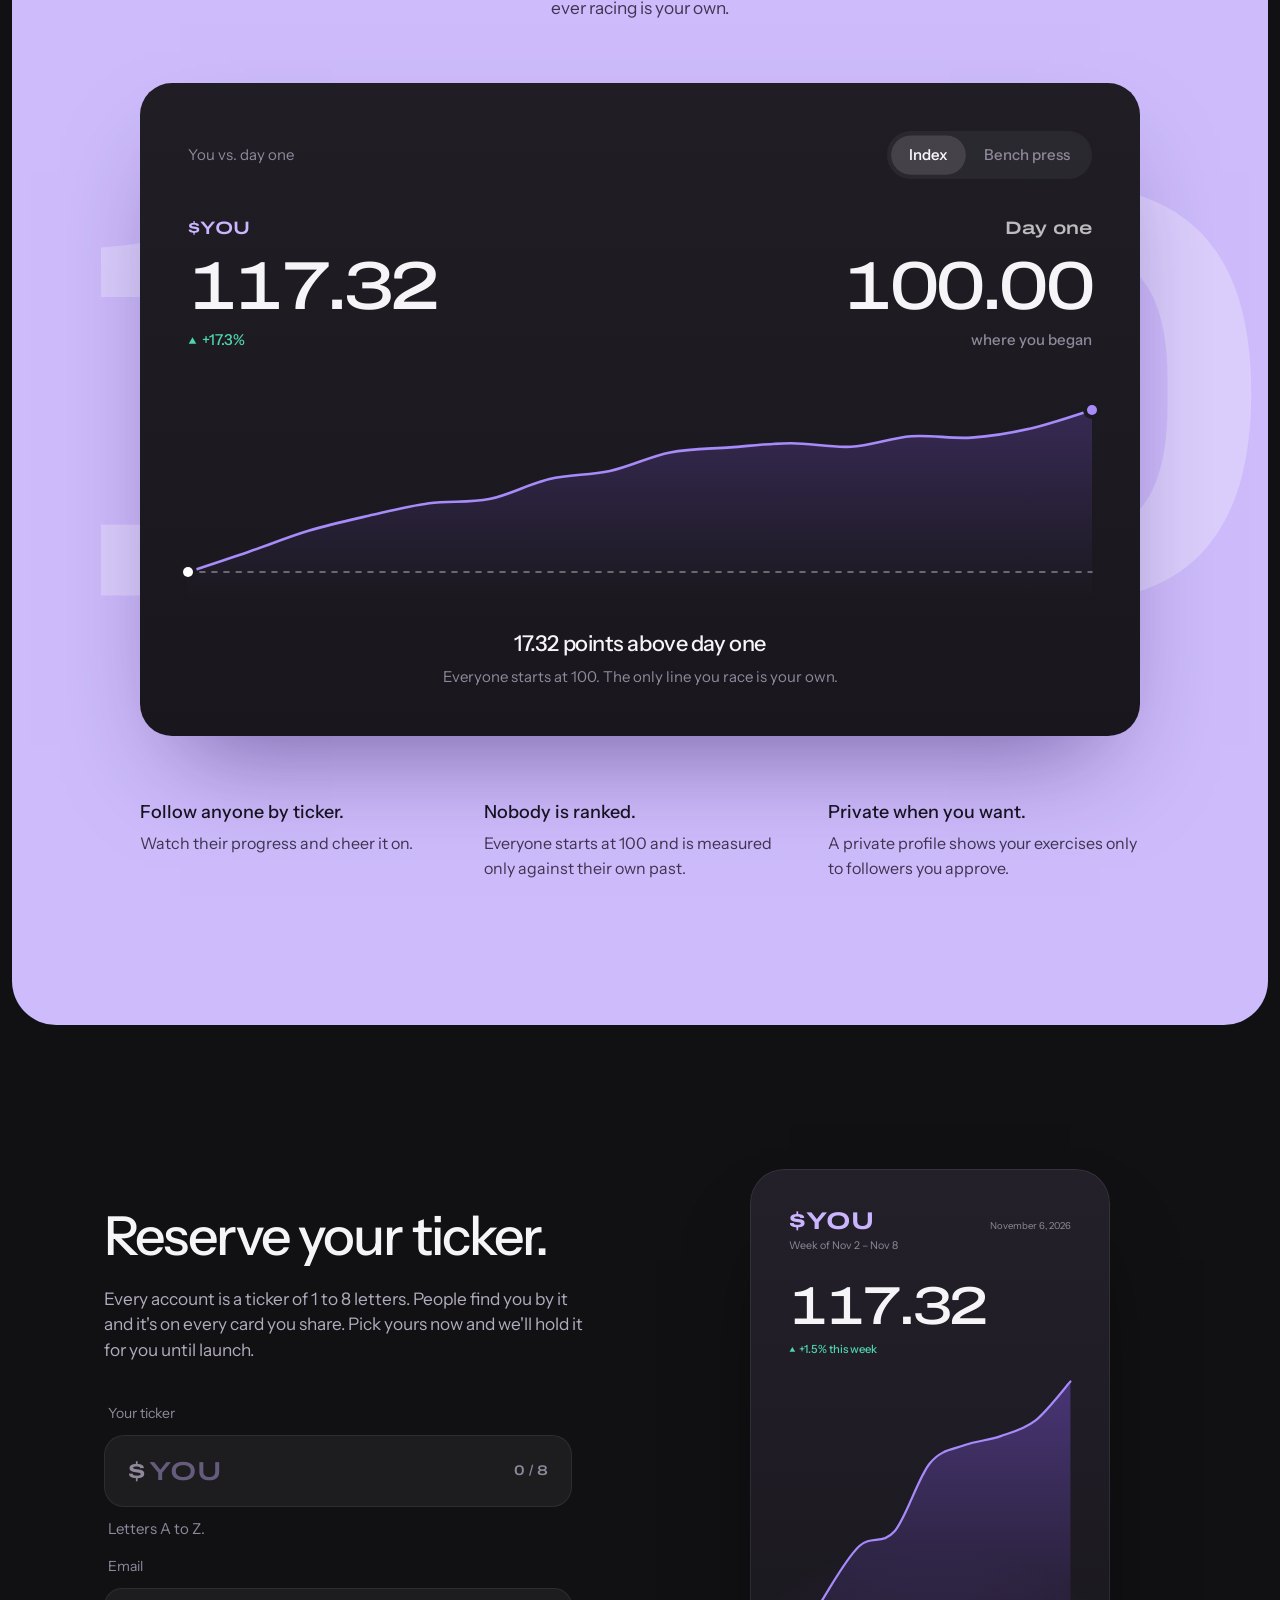
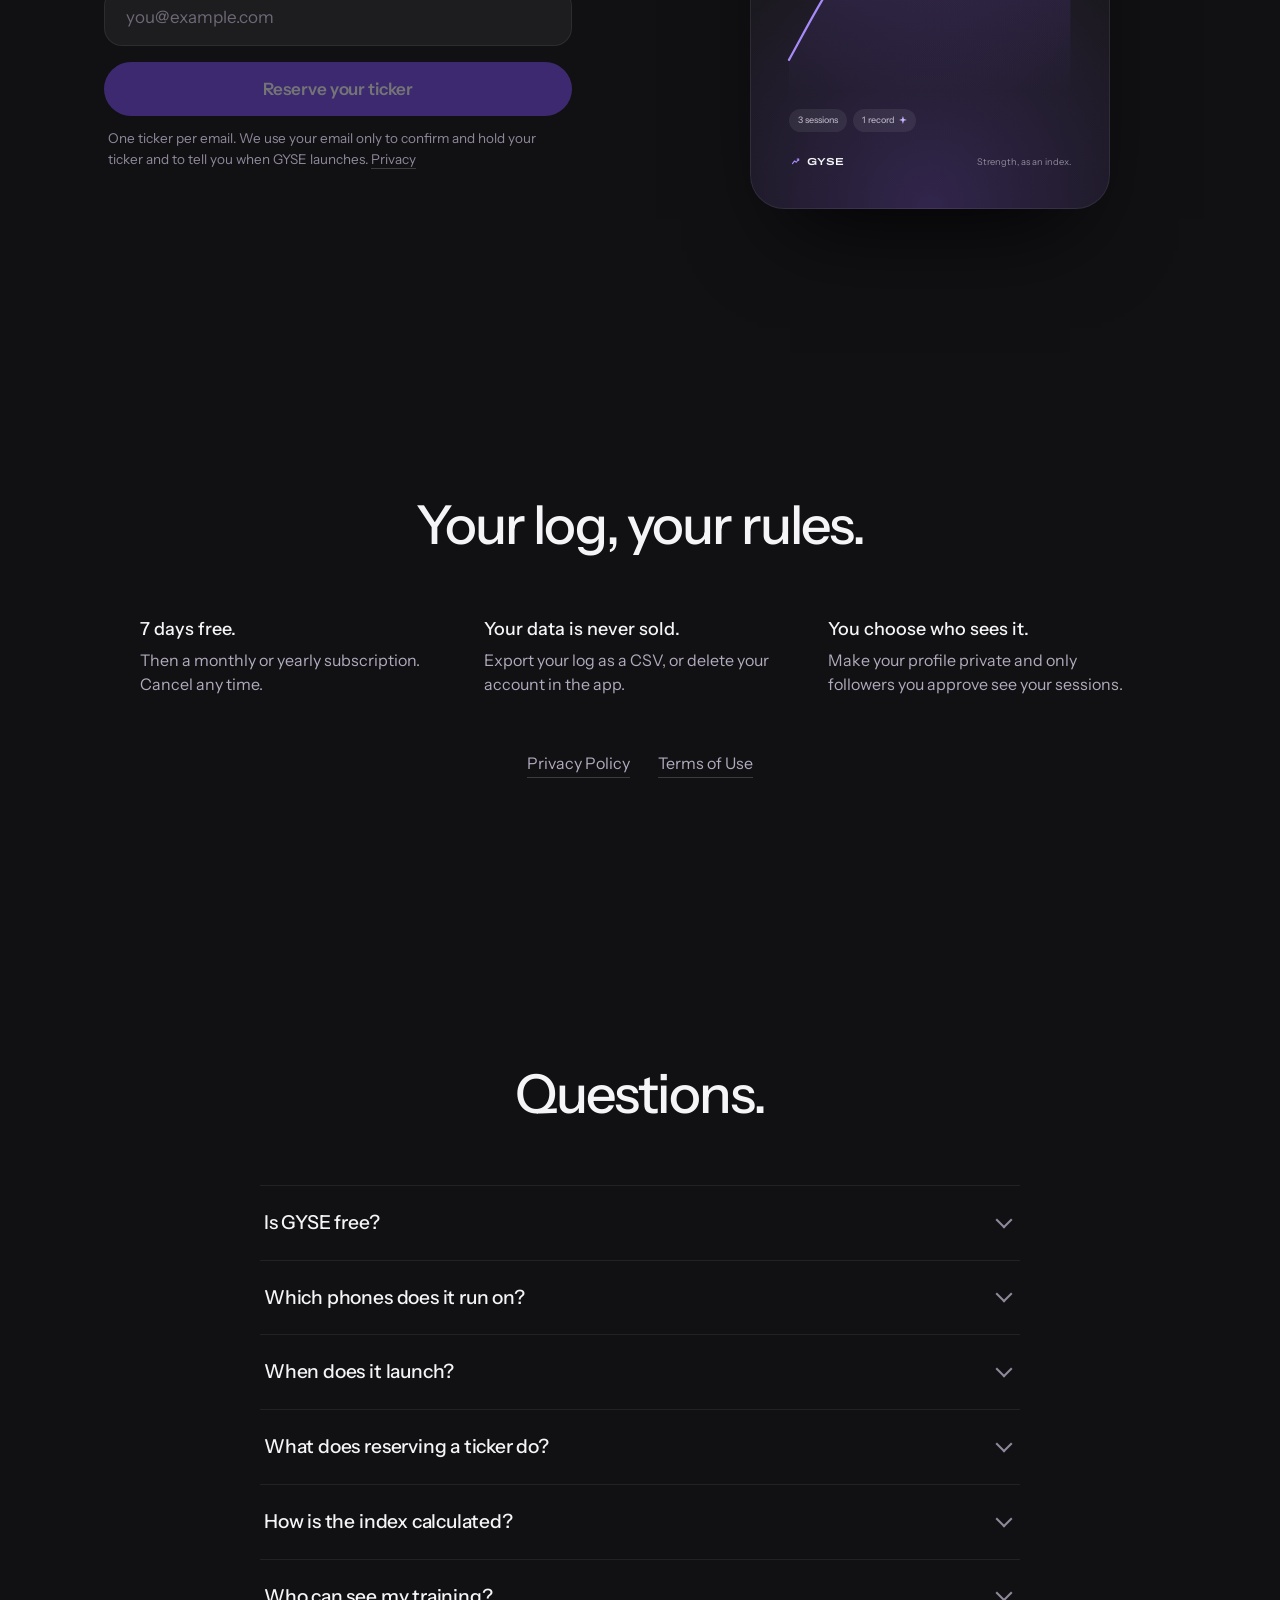
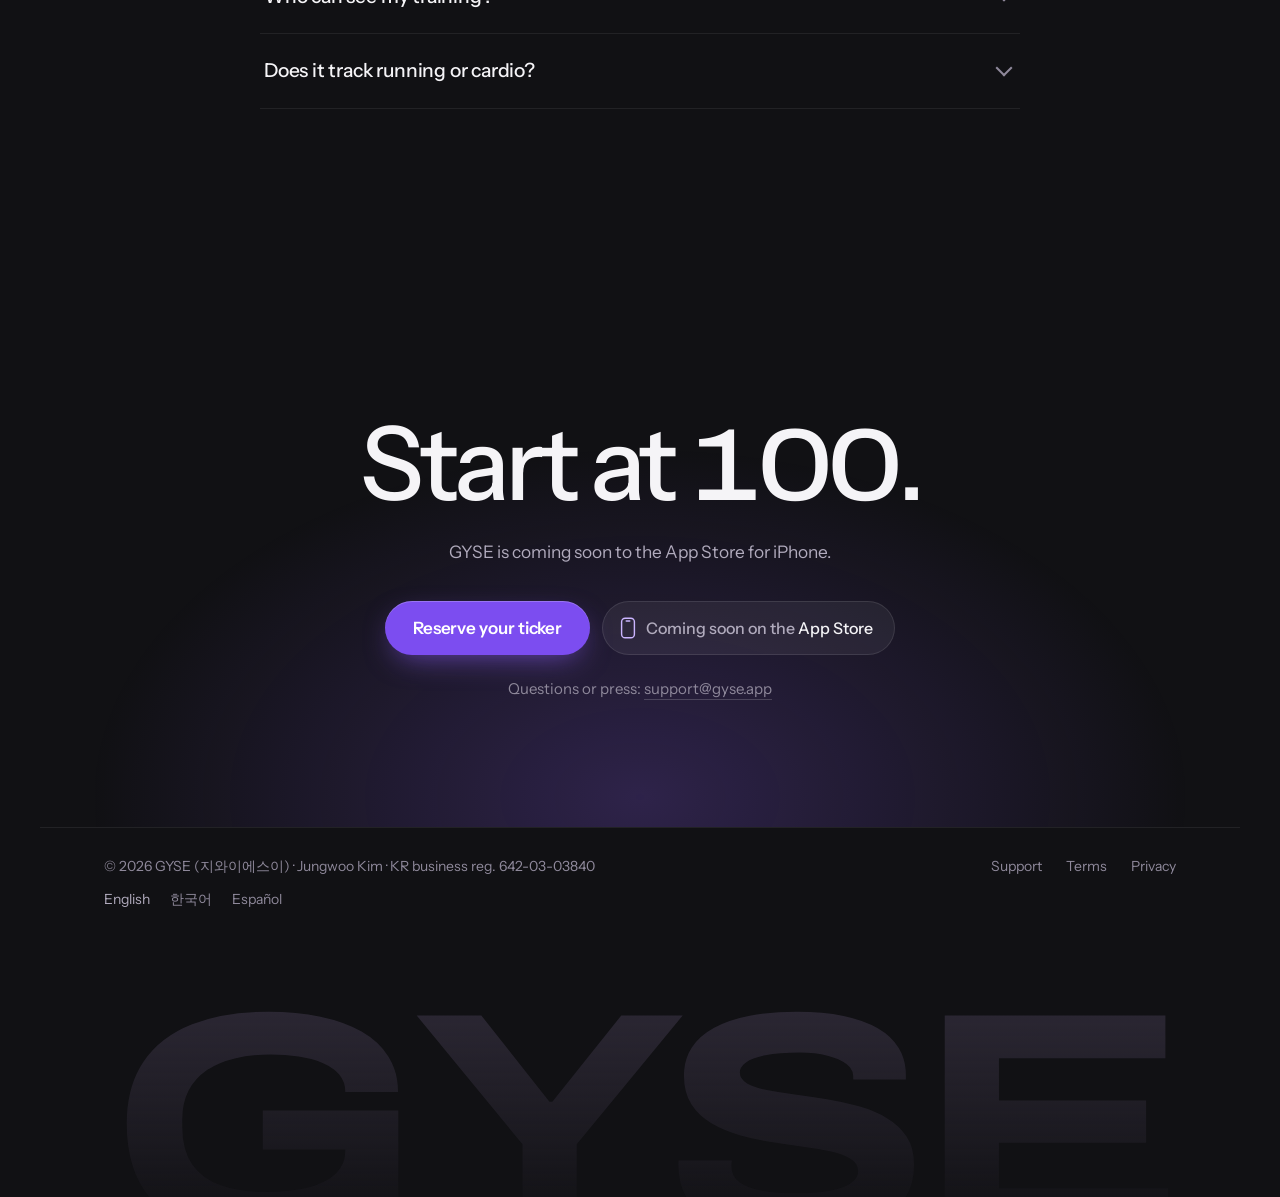
==== commit 0ec2328b: "Home page: 7-day trial then subscription, instead of 'Free to use' Co-Authored-By: Claude Fable 5.2 " ====
--- a/index.html
+++ b/index.html
@@ -619,12 +619,12 @@
           </div>
           <div class="pro-tools">
             <div class="row">
-              <div class="seg" id="pstyle" role="group" aria-label="Chart style"><button type="button" data-v="line" aria-pressed="true">Line</button><button type="button" data-v="candles" aria-pressed="false">Candles<span class="plus">PLUS</span></button></div>
+              <div class="seg" id="pstyle" role="group" aria-label="Chart style"><button type="button" data-v="line" aria-pressed="true">Line</button><button type="button" data-v="candles" aria-pressed="false">Candles</button></div>
             </div>
             <div class="row">
               <div class="seg" id="pperiod" role="group" aria-label="Candle period" hidden><button type="button" data-v="day" aria-pressed="true">Daily</button><button type="button" data-v="week" aria-pressed="false">Weekly</button><button type="button" data-v="month" aria-pressed="false">Monthly</button></div>
-              <button type="button" class="chip" data-o="sma" aria-pressed="false"><i aria-hidden="true"></i>SMA 10<span class="plus">PLUS</span></button>
-              <button type="button" class="chip" data-o="ema" aria-pressed="false"><i aria-hidden="true"></i>EMA 20<span class="plus">PLUS</span></button>
+              <button type="button" class="chip" data-o="sma" aria-pressed="false"><i aria-hidden="true"></i>SMA 10</button>
+              <button type="button" class="chip" data-o="ema" aria-pressed="false"><i aria-hidden="true"></i>EMA 20</button>
             </div>
           </div>
         </div>
@@ -654,7 +654,7 @@
         <div class="sess-grid" id="sgrid" role="img"></div>
         <div class="sess-key"><span><i style="background:#8B5CF6"></i>Session logged</span><span><i style="background:rgba(139,92,246,.26)"></i>Market holiday: a missed week that keeps the run going</span><span><i style="background:rgba(255,255,255,.06)"></i>Rest day</span></div>
       </div>
-      <p class="pro-note">Candles and moving averages are part of GYSE Plus.</p>
+      <p class="pro-note">Candles and moving averages are included.</p>
     </div>
   </section>
 
@@ -768,7 +768,7 @@
     <div class="wrap">
       <div class="sec-head"><h2 id="pl-h">Your log, your rules.</h2></div>
       <div class="trio plain">
-        <p><b>Free to use.</b>GYSE Plus adds pro charts and your own exercises.</p>
+        <p><b>7 days free.</b>Then a monthly or yearly subscription. Cancel any time.</p>
         <p><b>Your data is never sold.</b>Export your log as a CSV, or delete your account in the app.</p>
         <p><b>You choose who sees it.</b>Make your profile private and only followers you approve see your sessions.</p>
       </div>
@@ -780,7 +780,7 @@
     <div class="wrap">
       <div class="sec-head"><h2 id="faq-h">Questions.</h2></div>
       <div class="faq">
-        <details><summary>Is GYSE free?</summary><p>Yes. Logging, the index, following people and sharing are free. GYSE Plus is optional: it adds candle charts, moving averages, your own exercises and a third market holiday.</p></details>
+        <details><summary>Is GYSE free?</summary><p>GYSE starts with a 7-day free trial. After that it is a subscription, monthly or yearly, or a one-time lifetime purchase. The price is shown in the app before you pay, and you can cancel any time.</p></details>
         <details><summary>Which phones does it run on?</summary><p>iPhone, with iOS 18 or later. There is no Android, iPad or Apple Watch app.</p></details>
         <details data-prelaunch><summary>When does it launch?</summary><p>Soon. There is no date yet. Reserve a ticker and we'll email you once, when it's out.</p></details>
         <details data-prelaunch><summary>What does reserving a ticker do?</summary><p>It holds that ticker for your email address. We send one email with a link; open it within 48 hours to confirm. After launch, sign up in the app with the same email within 30 days and the ticker is yours. One ticker per email.</p></details>
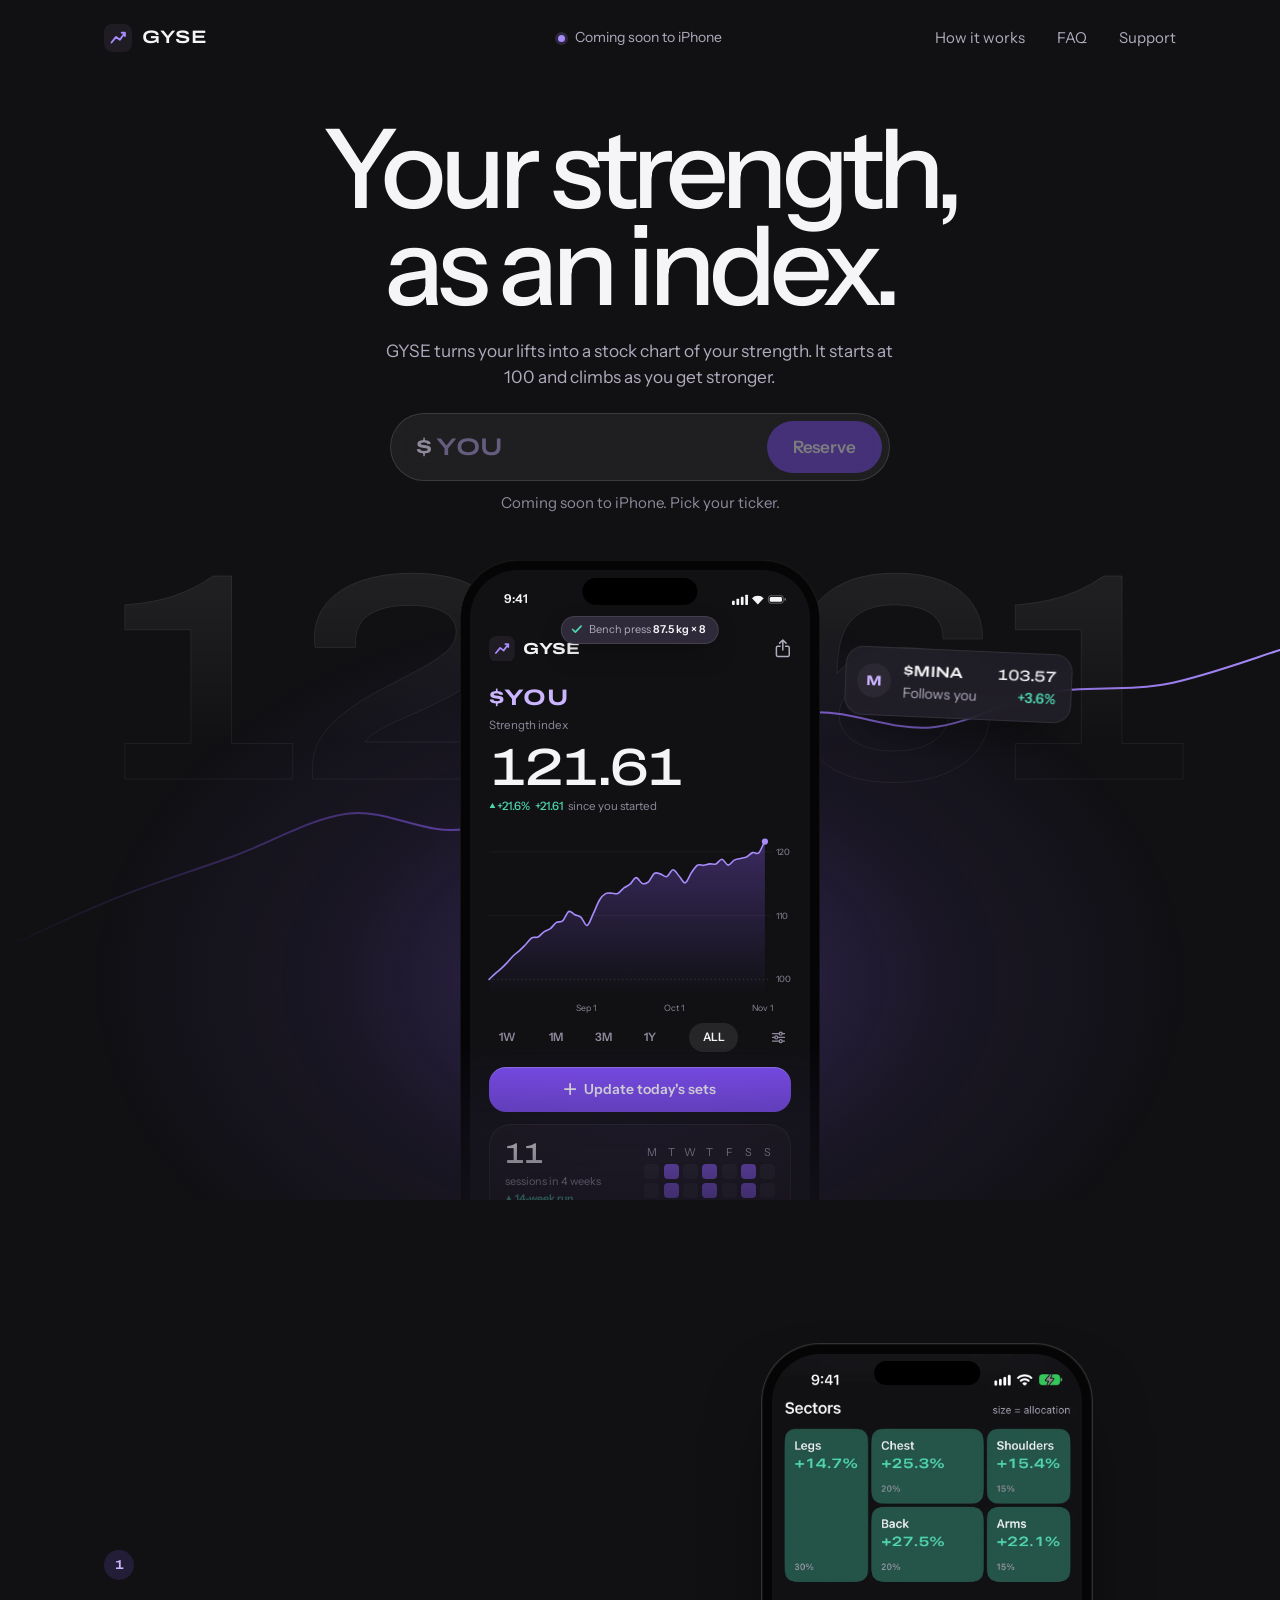
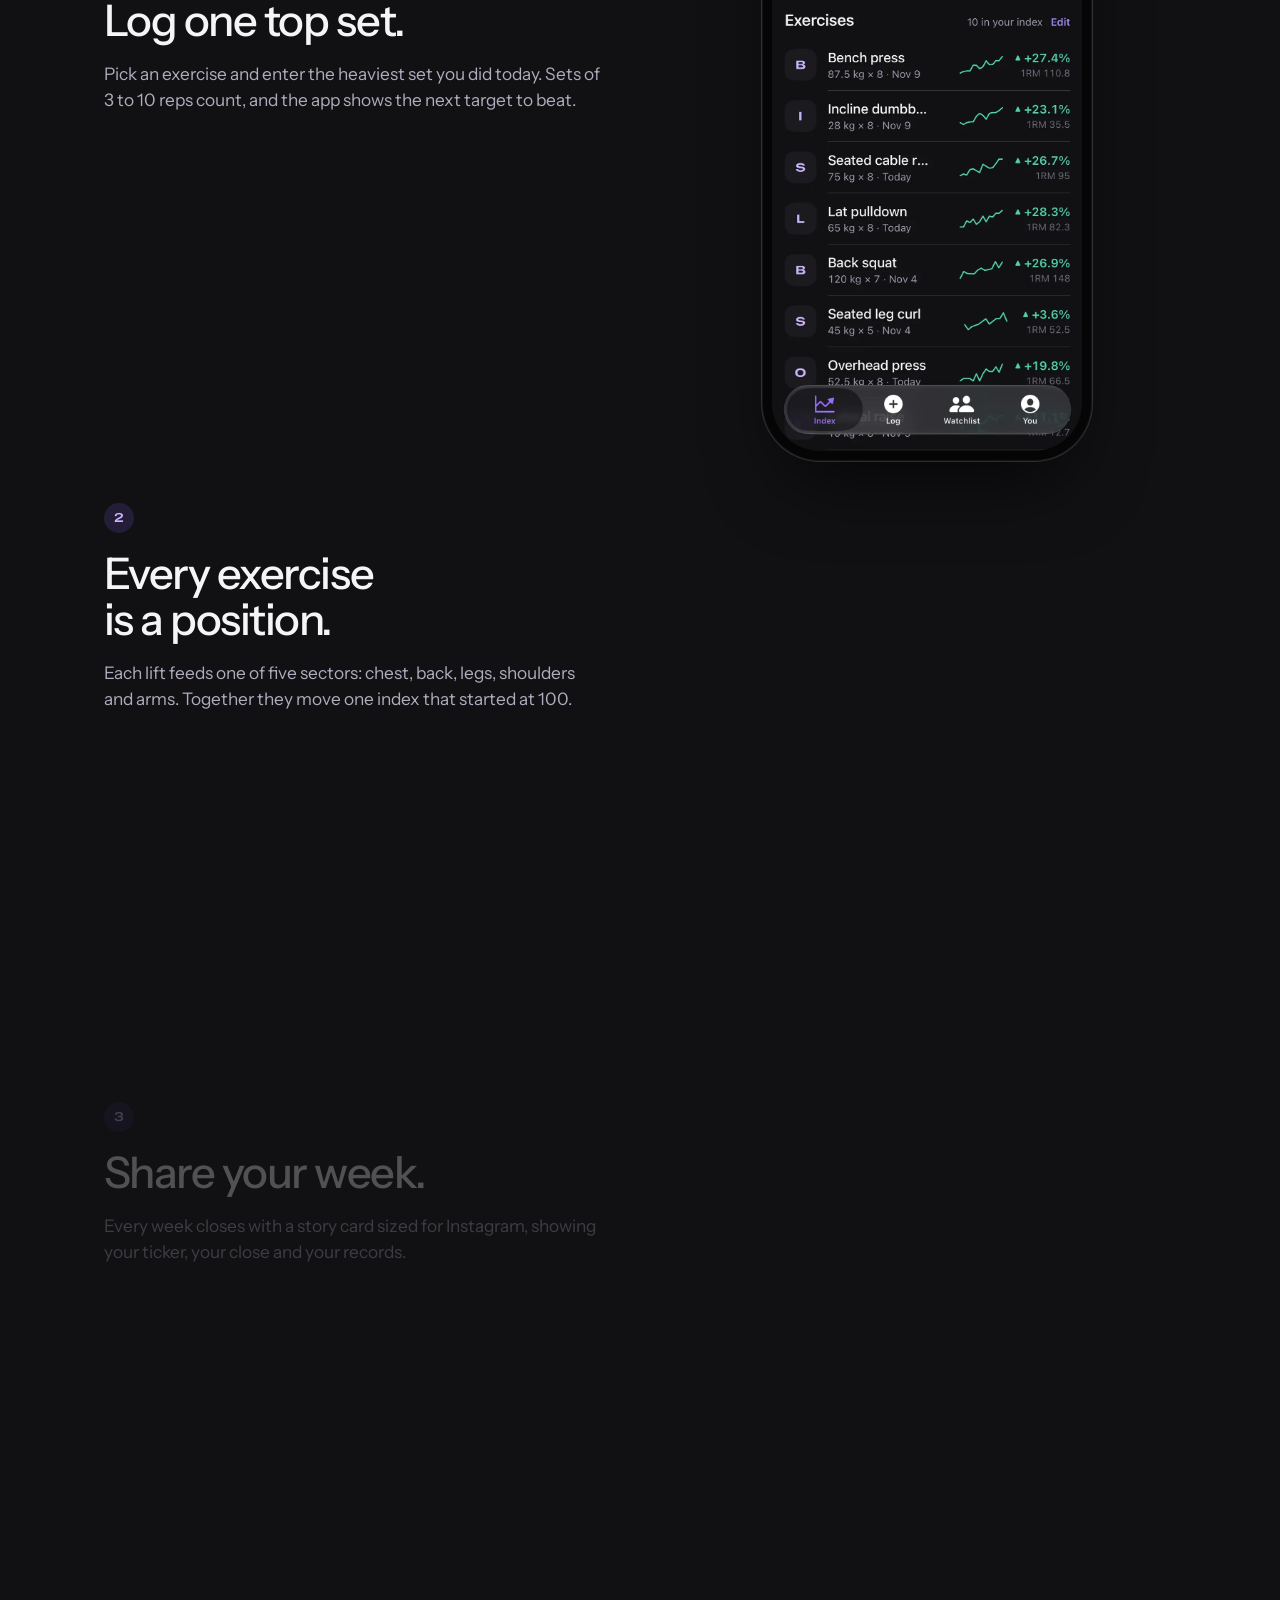
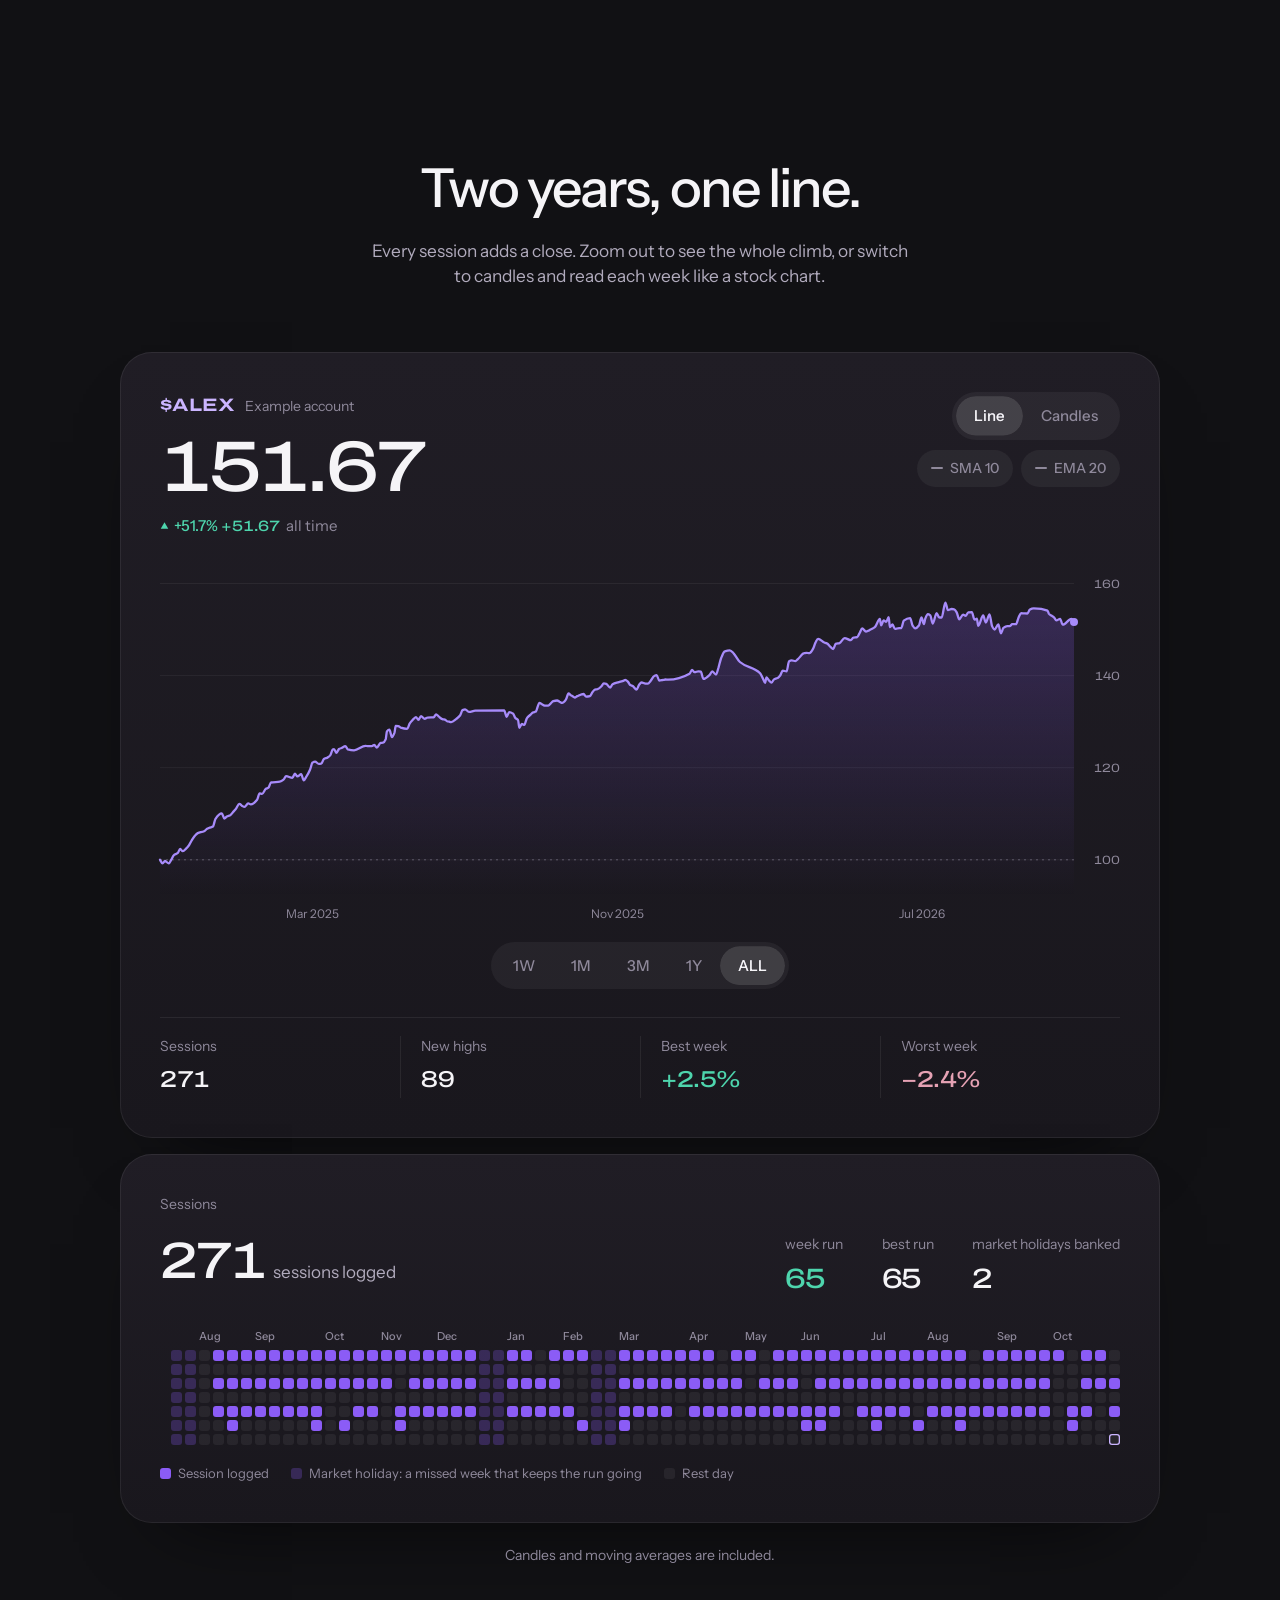
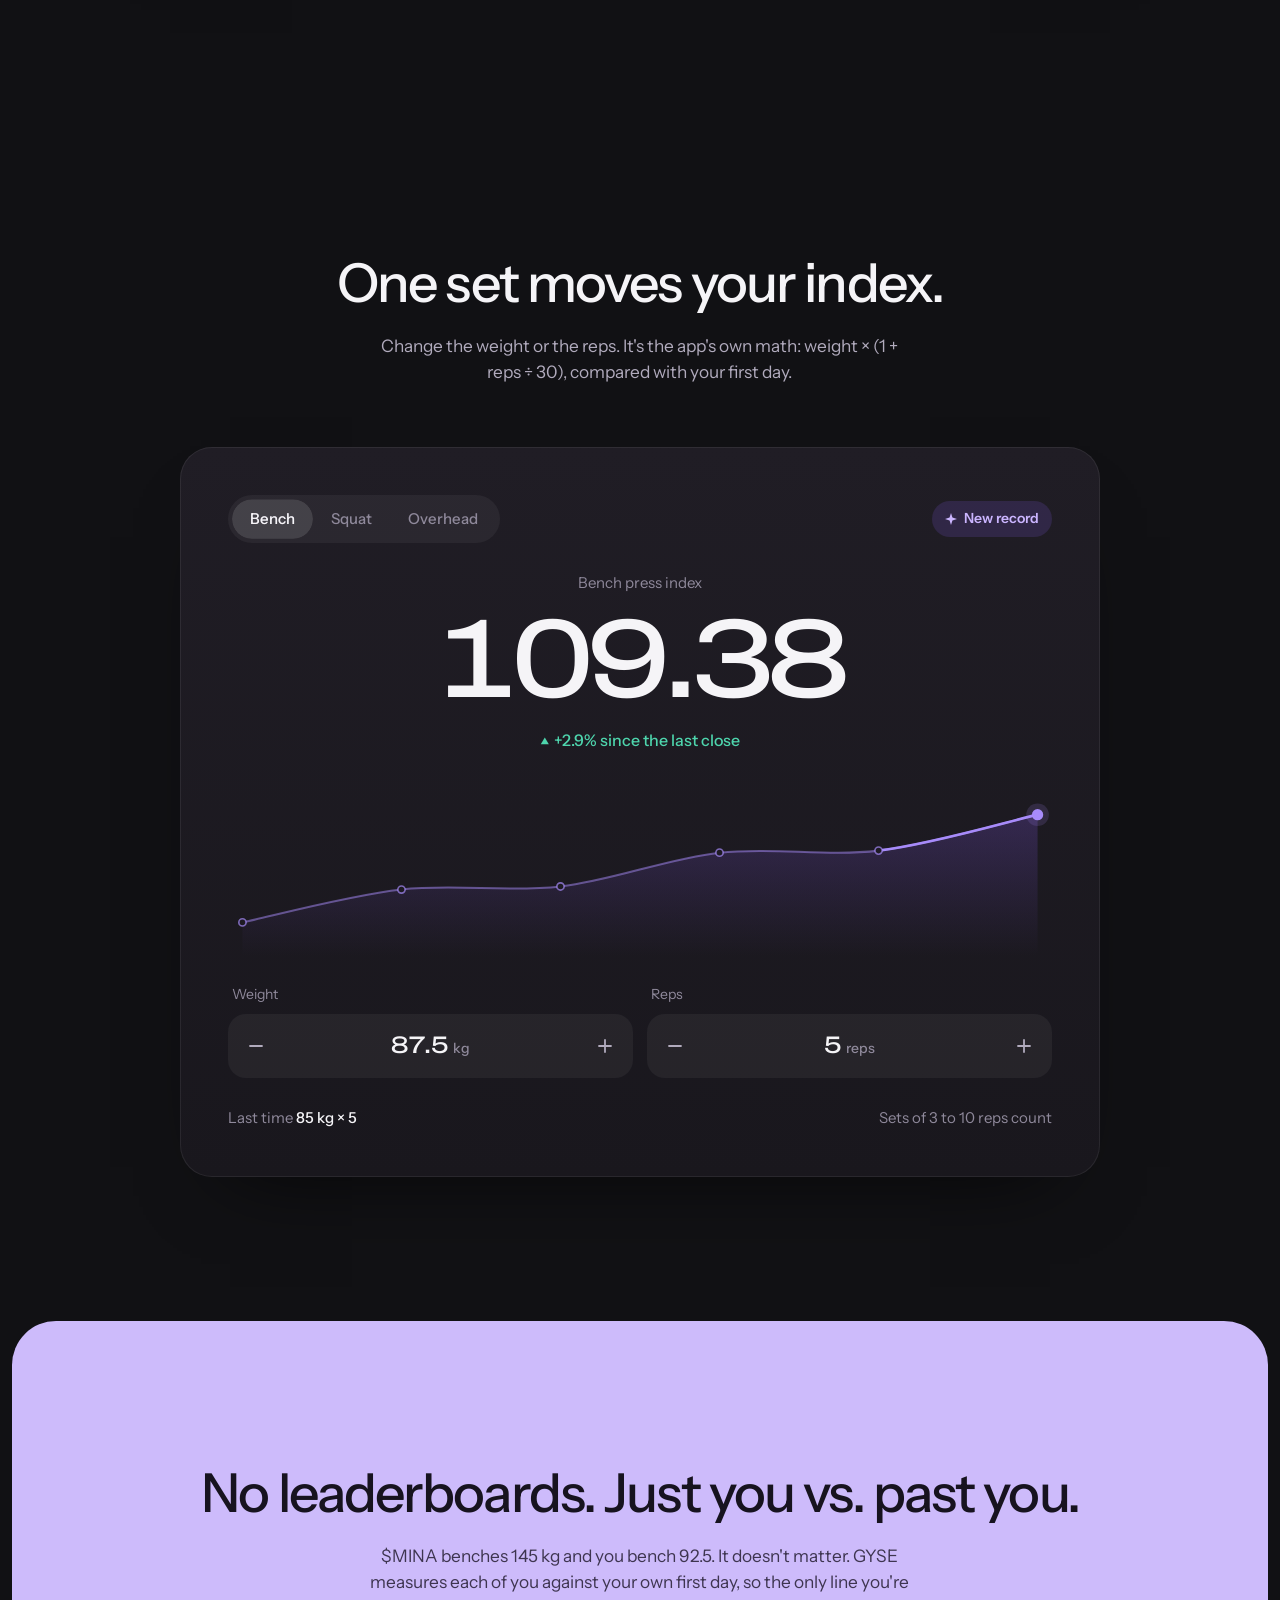
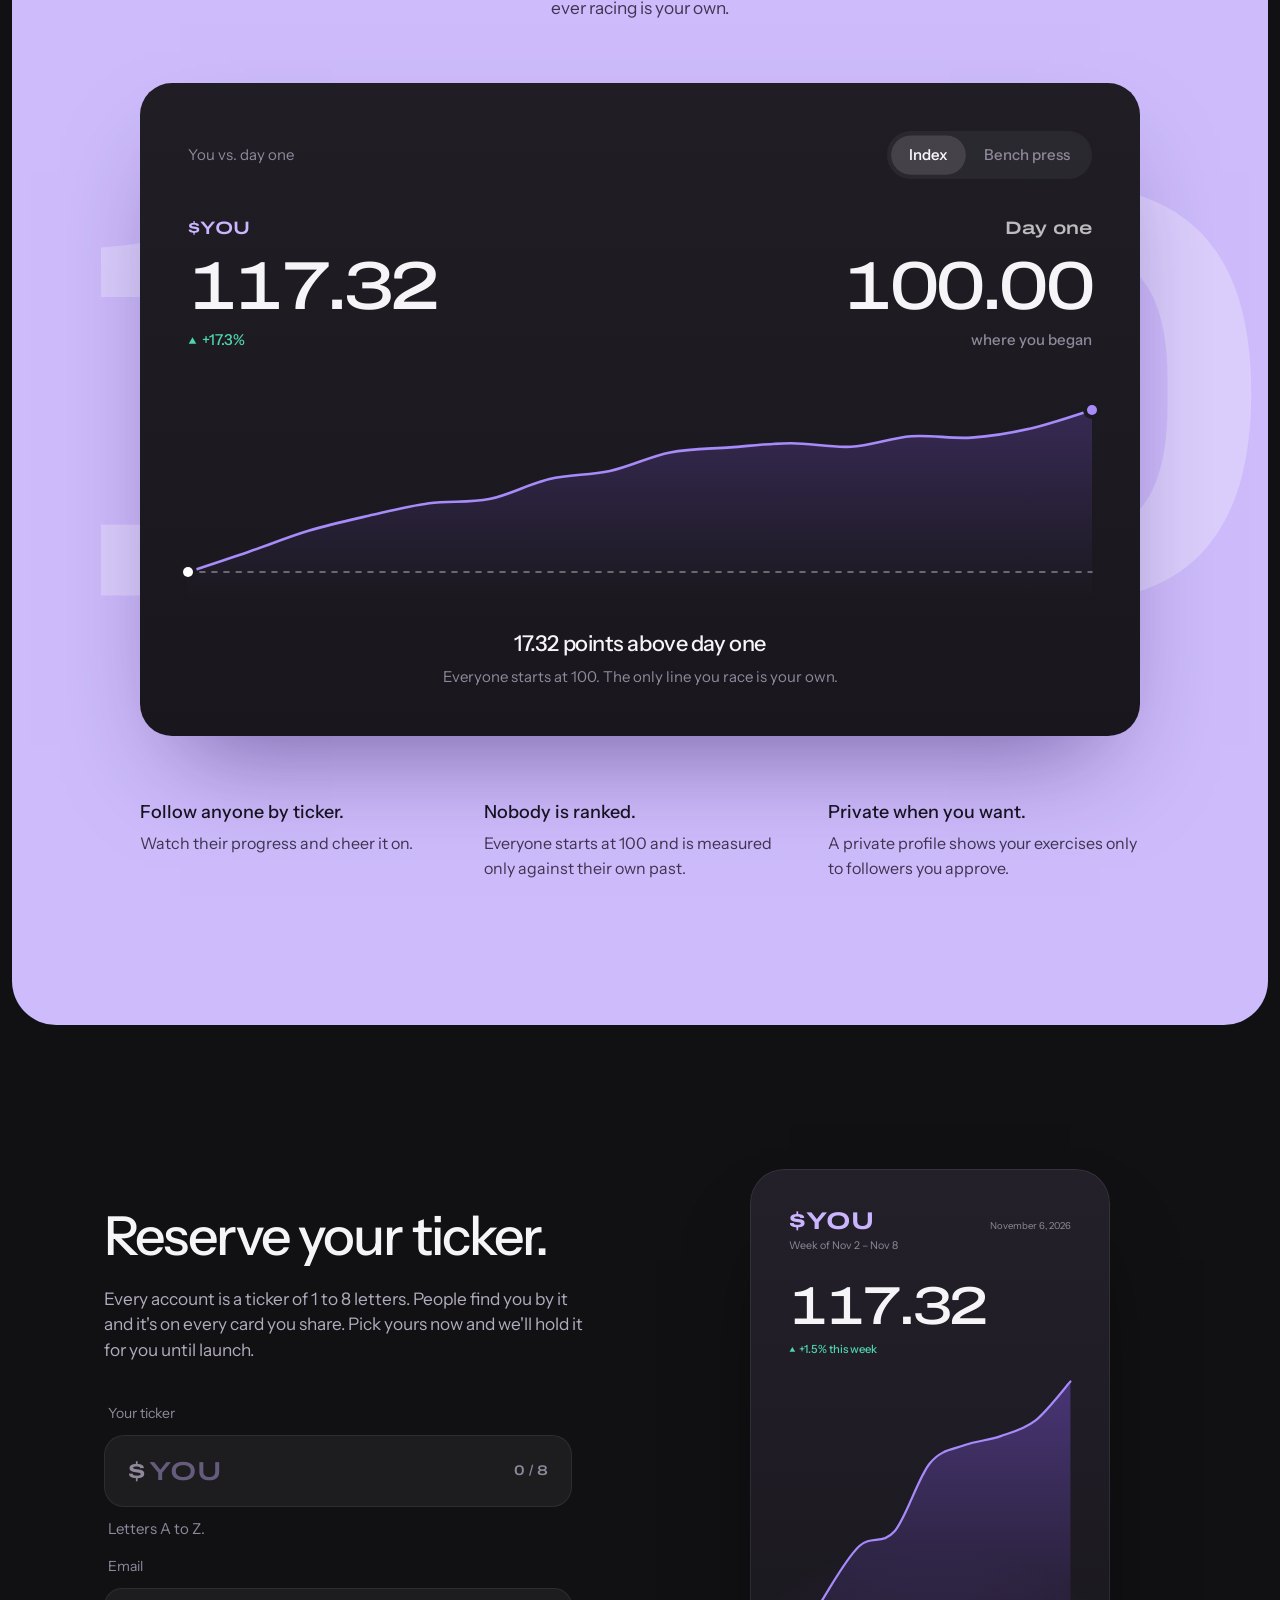
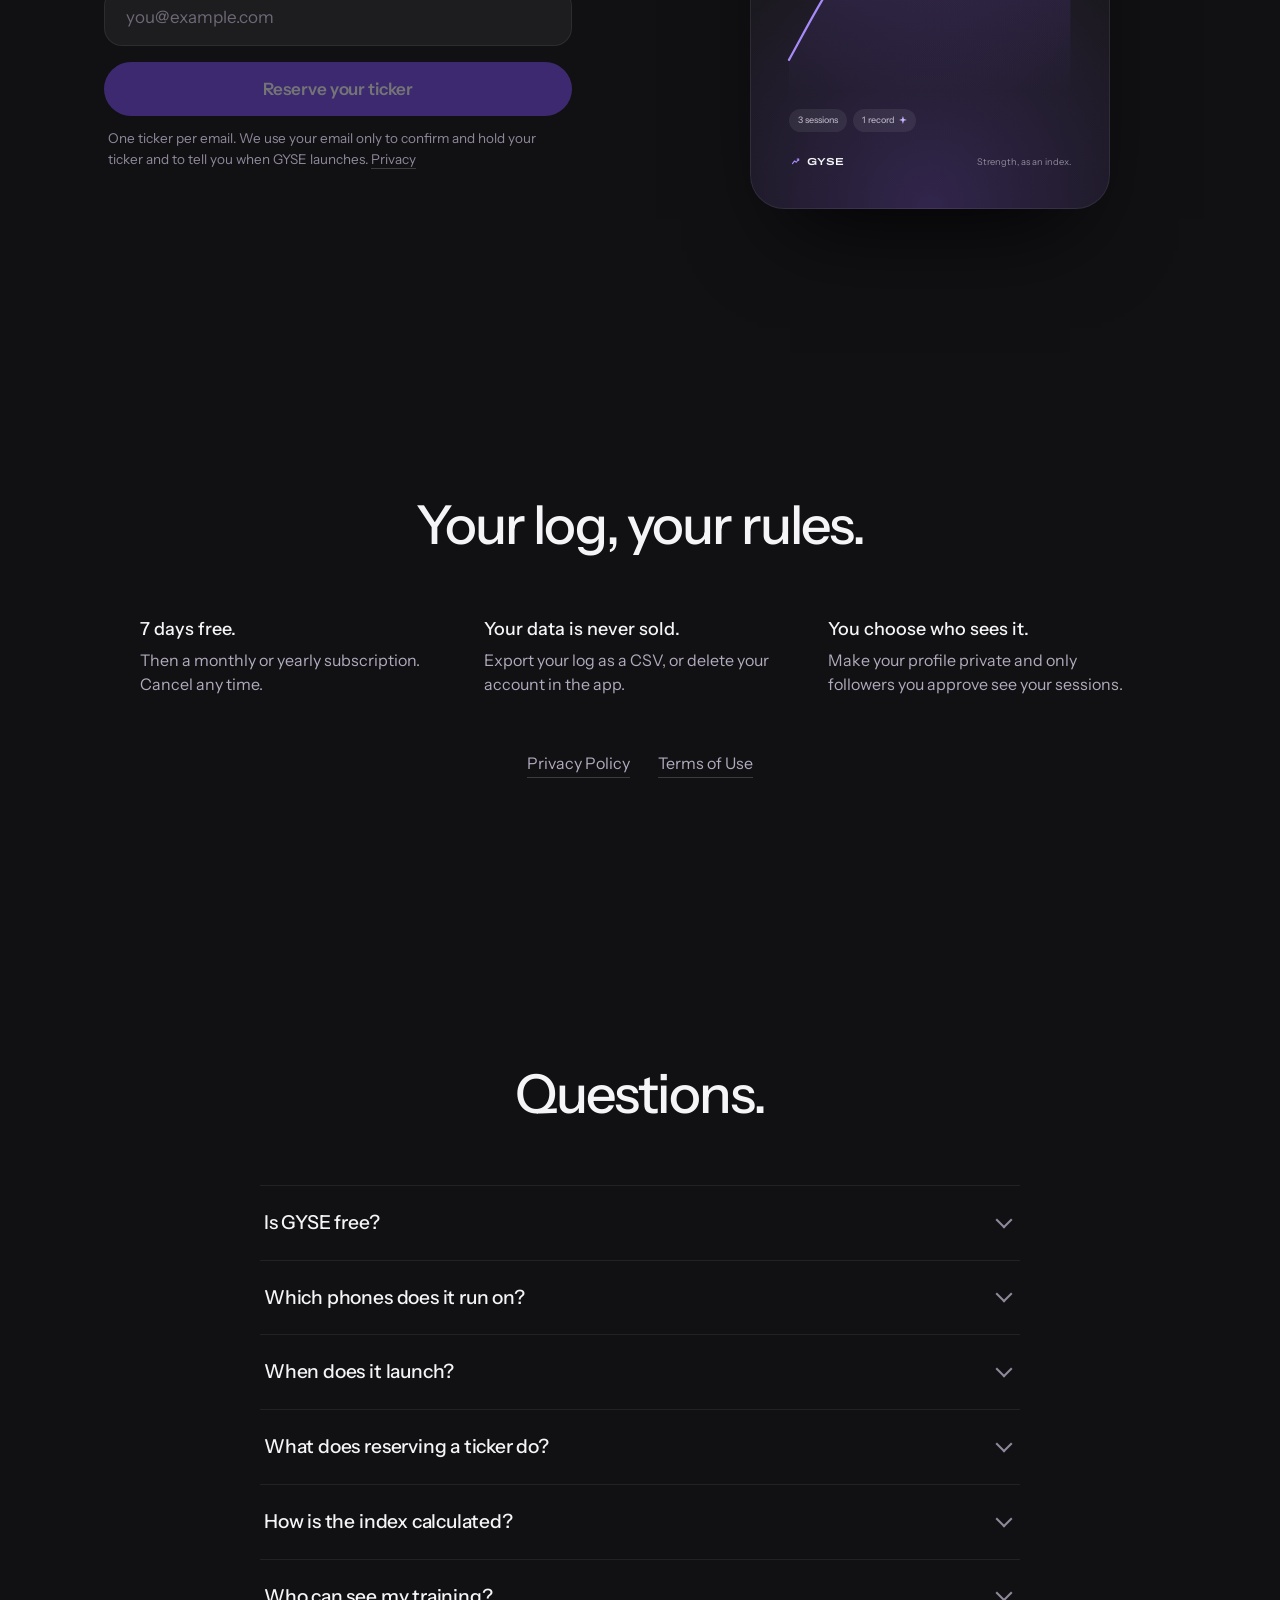
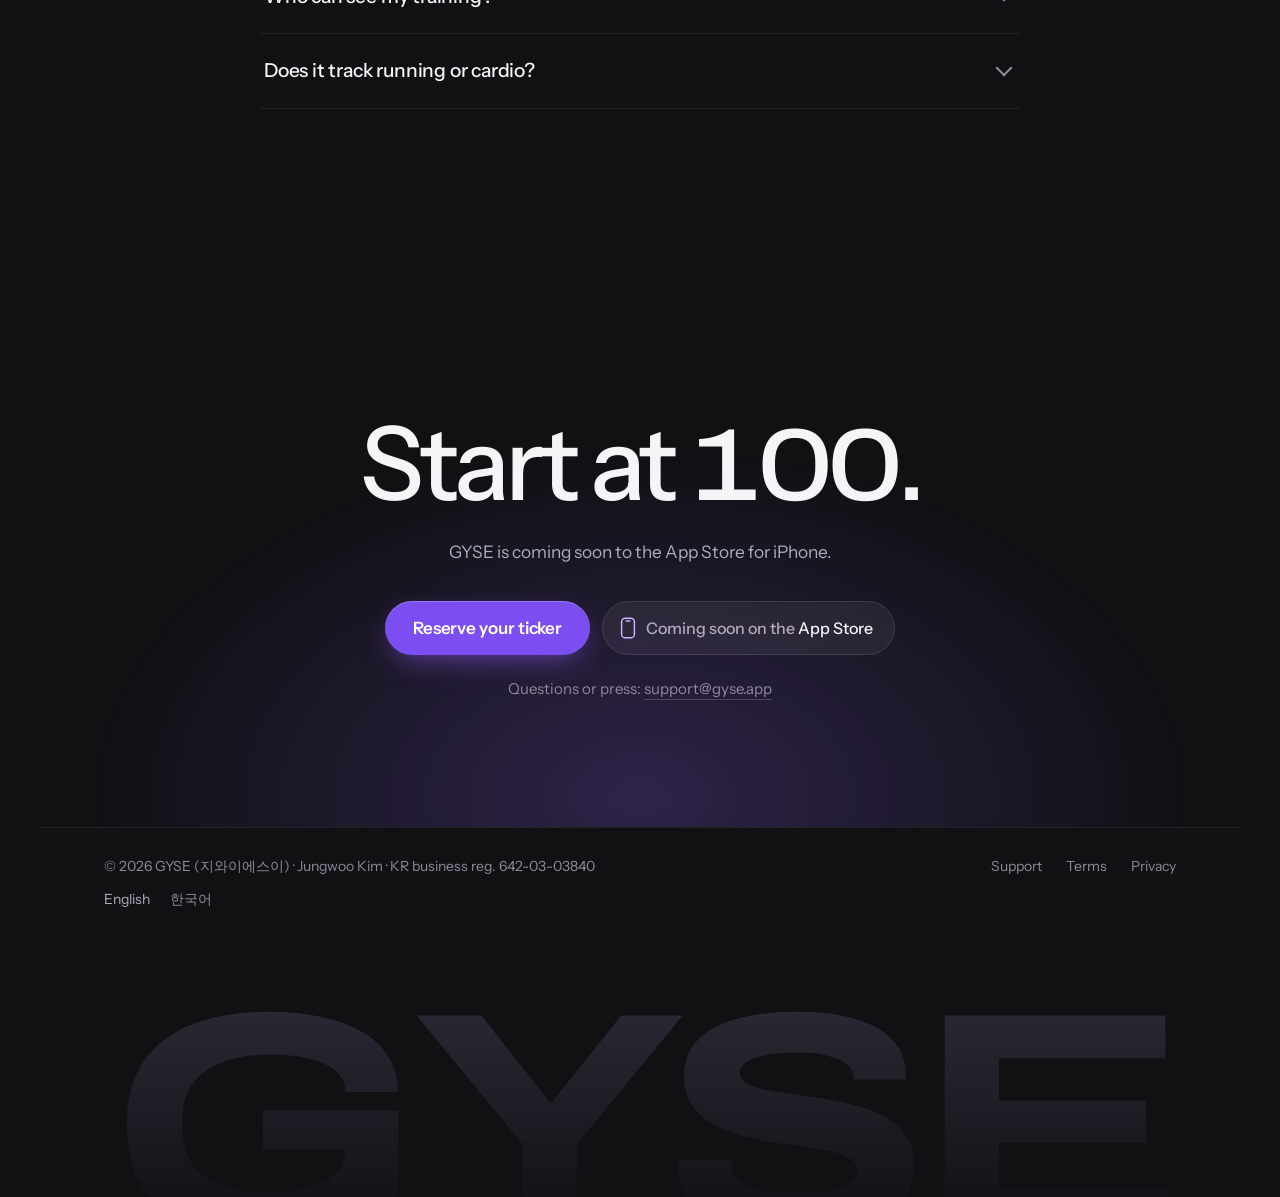
==== commit d761948b: "Remove Spanish: English and Korean only Old /es/ links redirect to the English pages.  Co-Authored-B" ====
--- a/index.html
+++ b/index.html
@@ -3,7 +3,7 @@
 <head>
 <meta charset="utf-8">
 <meta name="viewport" content="width=device-width, initial-scale=1, viewport-fit=cover">
-<meta http-equiv="Content-Security-Policy" content="default-src 'self'; script-src 'sha256-oB5pNEaHdVBX1psXehnQ0mH1ZEU3j7s4Tn60KrtDaZU='; style-src 'self' 'unsafe-inline'; img-src 'self' data:; font-src 'self'; connect-src 'self' https://lggthlqzohwxnammtzxg.supabase.co; object-src 'none'; base-uri 'none'; form-action 'none'">
+<meta http-equiv="Content-Security-Policy" content="default-src 'self'; script-src 'sha256-avmP1XnhkefwQ/QduEvCuj22+02/T4T09qkqGTBSEYI='; style-src 'self' 'unsafe-inline'; img-src 'self' data:; font-src 'self'; connect-src 'self' https://lggthlqzohwxnammtzxg.supabase.co; object-src 'none'; base-uri 'none'; form-action 'none'">
 <meta name="referrer" content="strict-origin-when-cross-origin">
 <title>GYSE · Your strength, as an index</title>
 <meta name="description" content="GYSE is a workout tracker for iPhone that turns your lifts into a stock-style chart of your strength. It starts at 100 and climbs as you get stronger.">
@@ -13,7 +13,6 @@
 <link rel="canonical" href="https://gyse.app/">
 <link rel="alternate" hreflang="en" href="https://gyse.app/">
 <link rel="alternate" hreflang="ko" href="https://gyse.app/ko/">
-<link rel="alternate" hreflang="es" href="https://gyse.app/es/">
 <link rel="alternate" hreflang="x-default" href="https://gyse.app/">
 <meta property="og:image" content="https://gyse.app/assets/og.jpg">
 <meta name="twitter:card" content="summary_large_image">
@@ -813,7 +812,7 @@
   <div class="wrap">
     <span>© 2026 GYSE (지와이에스이) · Jungwoo Kim · KR business reg. 642-03-03840</span>
     <nav aria-label="Legal"><a href="/support">Support</a><a href="/terms">Terms</a><a href="/privacy">Privacy</a></nav>
-    <nav class="langs" aria-label="Language"><a href="/" lang="en" hreflang="en" aria-current="page">English</a><a href="/ko/" lang="ko" hreflang="ko">한국어</a><a href="/es/" lang="es" hreflang="es">Español</a></nav>
+    <nav class="langs" aria-label="Language"><a href="/" lang="en" hreflang="en" aria-current="page">English</a><a href="/ko/" lang="ko" hreflang="ko">한국어</a></nav>
   </div>
   <div class="mega num" aria-hidden="true">GYSE</div>
 </footer>
@@ -824,7 +823,7 @@
   document.documentElement.classList.add('js');
   const $ = id => document.getElementById(id);
 
-  // Every word this script writes. English is here; /ko/ and /es/ bring their own in <script type="application/json" id="i18n">.
+  // Every word this script writes. English is here; /ko/ brings its own in <script type="application/json" id="i18n">.
   const LANG = document.documentElement.lang || 'en';
   const T = Object.assign({
     checkEmail: 'Check your email', reserved: 'Reserved',
@@ -850,9 +849,9 @@
   const fmtDate = (x, o) => x.toLocaleDateString(LANG, Object.assign({ timeZone: 'UTC' }, o));
   const MD = { month: 'short', day: 'numeric' }, MY = { month: 'short', year: 'numeric' };
 
-  // A reader whose browser prefers another of the page's three languages gets a link to it in the header. Nobody is redirected.
+  // A reader whose browser prefers the page's other language gets a link to it in the header. Nobody is redirected.
   {
-    const pages = { en: ['English', '/'], ko: ['한국어', '/ko/'], es: ['Español', '/es/'] };
+    const pages = { en: ['English', '/'], ko: ['한국어', '/ko/'] };
     const want = (navigator.languages || [navigator.language || 'en']).map(l => l.slice(0, 2).toLowerCase()).find(l => pages[l]) || 'en';
     const nav = document.querySelector('.bar nav');
     if (want !== LANG.slice(0, 2) && nav) {
@@ -867,7 +866,7 @@
   // No cookie, nothing kept on the device and no identifier; each thing counts once per page load.
   // A browser that sends Global Privacy Control or Do Not Track is not counted at all.
   const count = (() => {
-    const page = { en: '/', ko: '/ko/', es: '/es/' }[LANG.slice(0, 2)];
+    const page = { en: '/', ko: '/ko/' }[LANG.slice(0, 2)];
     if (!page || navigator.globalPrivacyControl || navigator.doNotTrack === '1' || navigator.webdriver) return () => {};
     const COUNT = 'https://lggthlqzohwxnammtzxg.supabase.co/functions/v1/count';
     const seen = new Set(), queue = [];
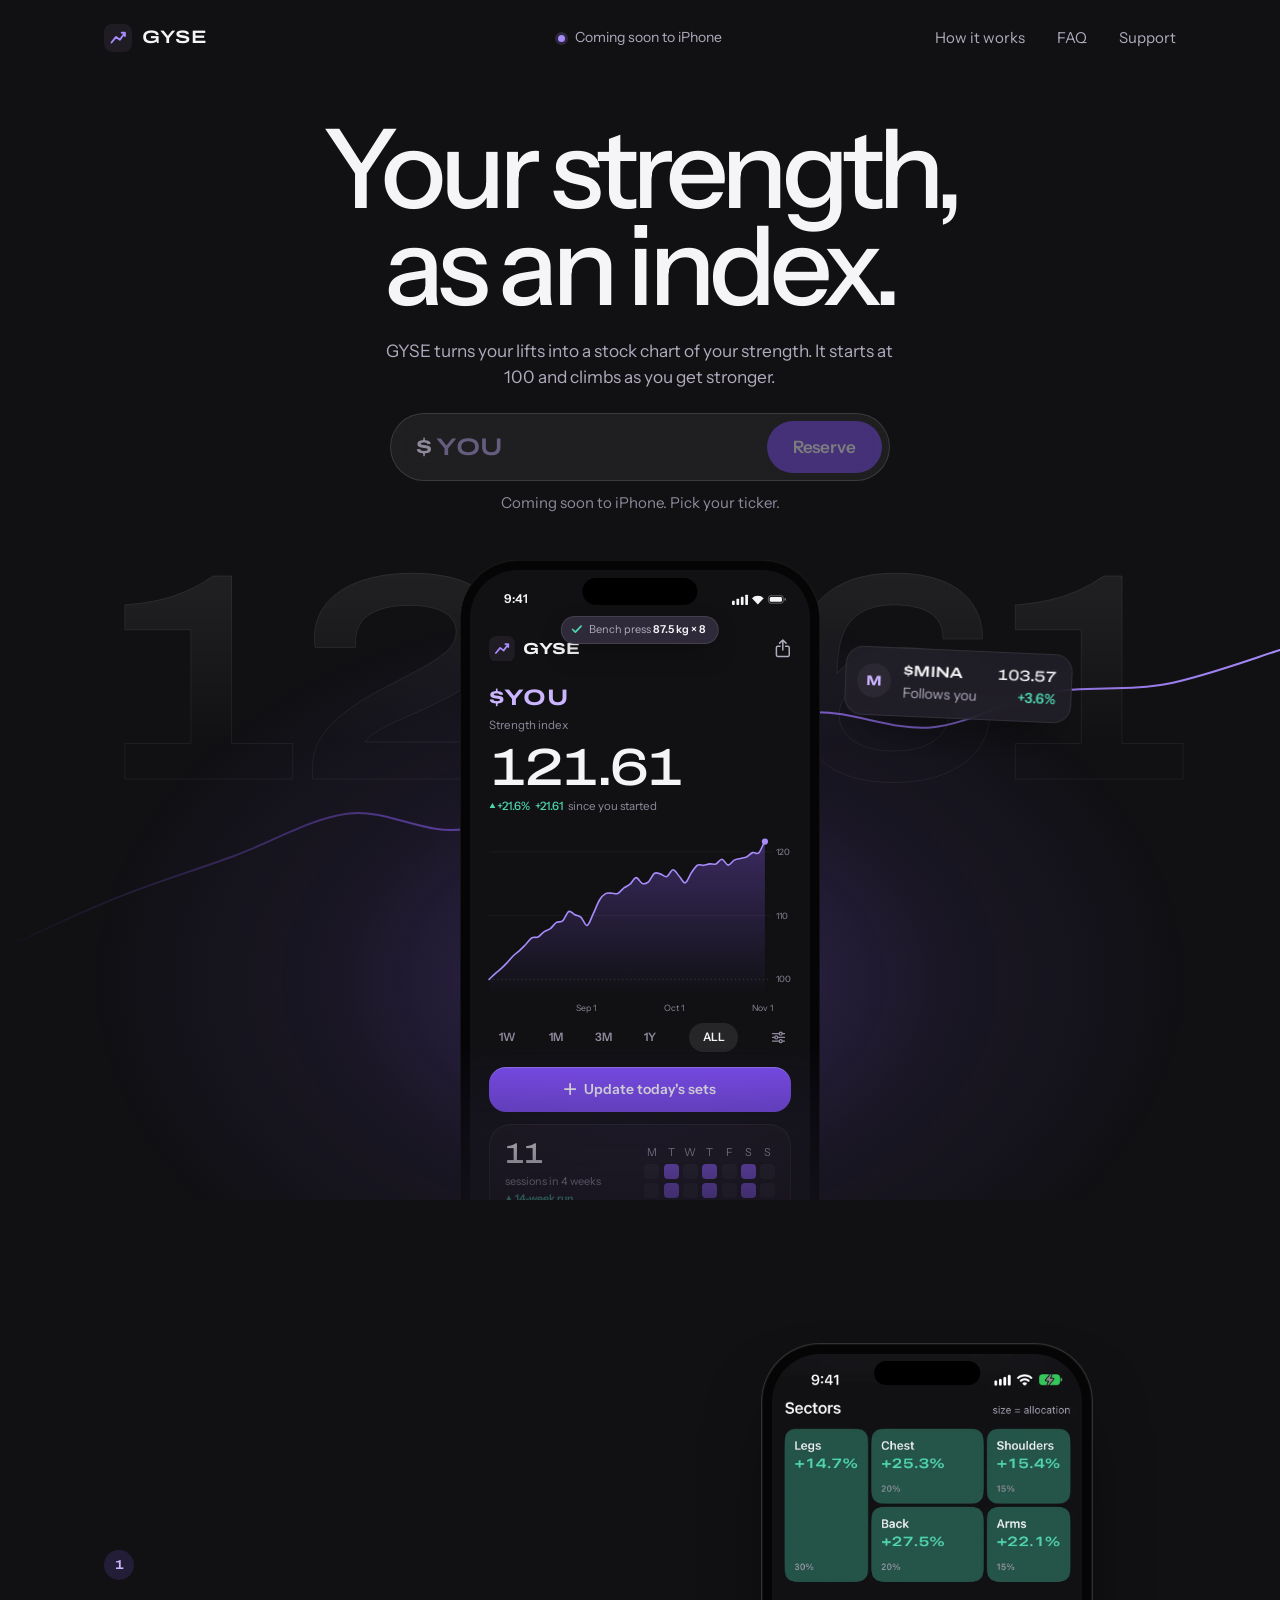
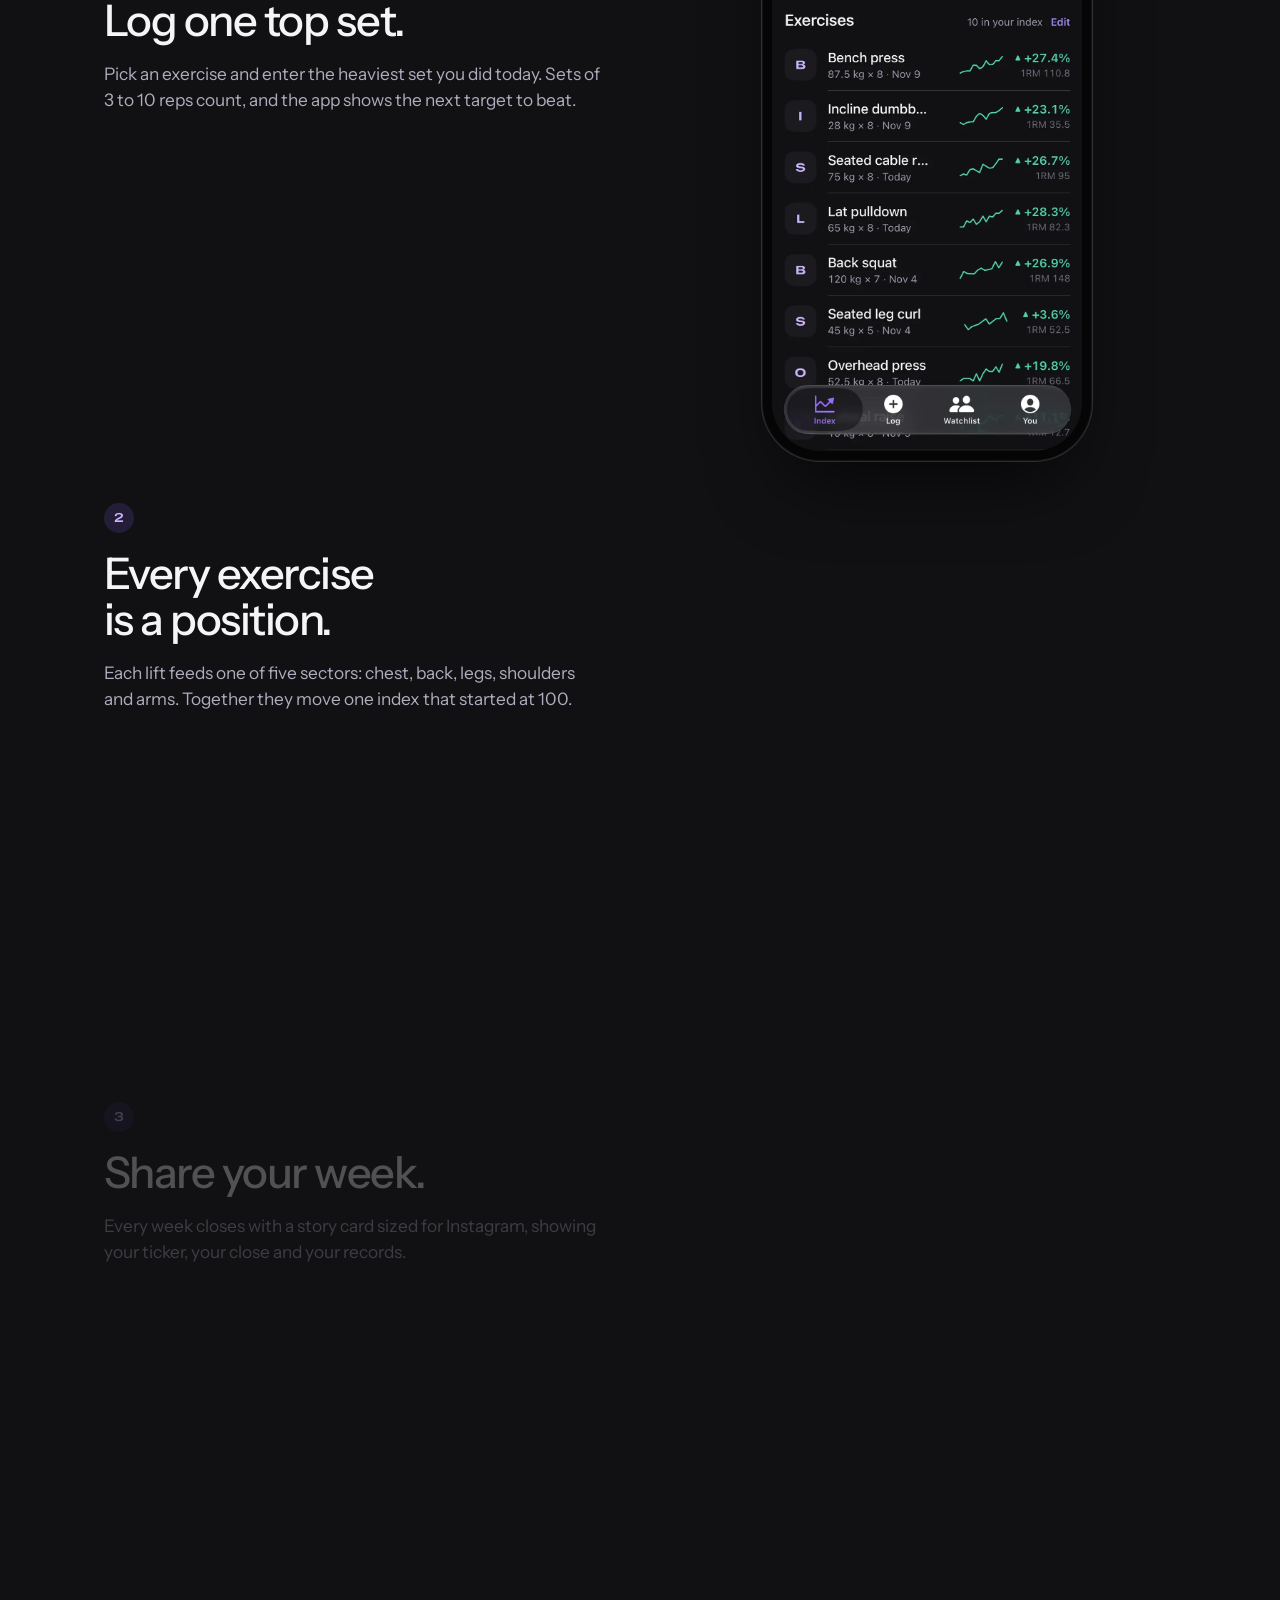
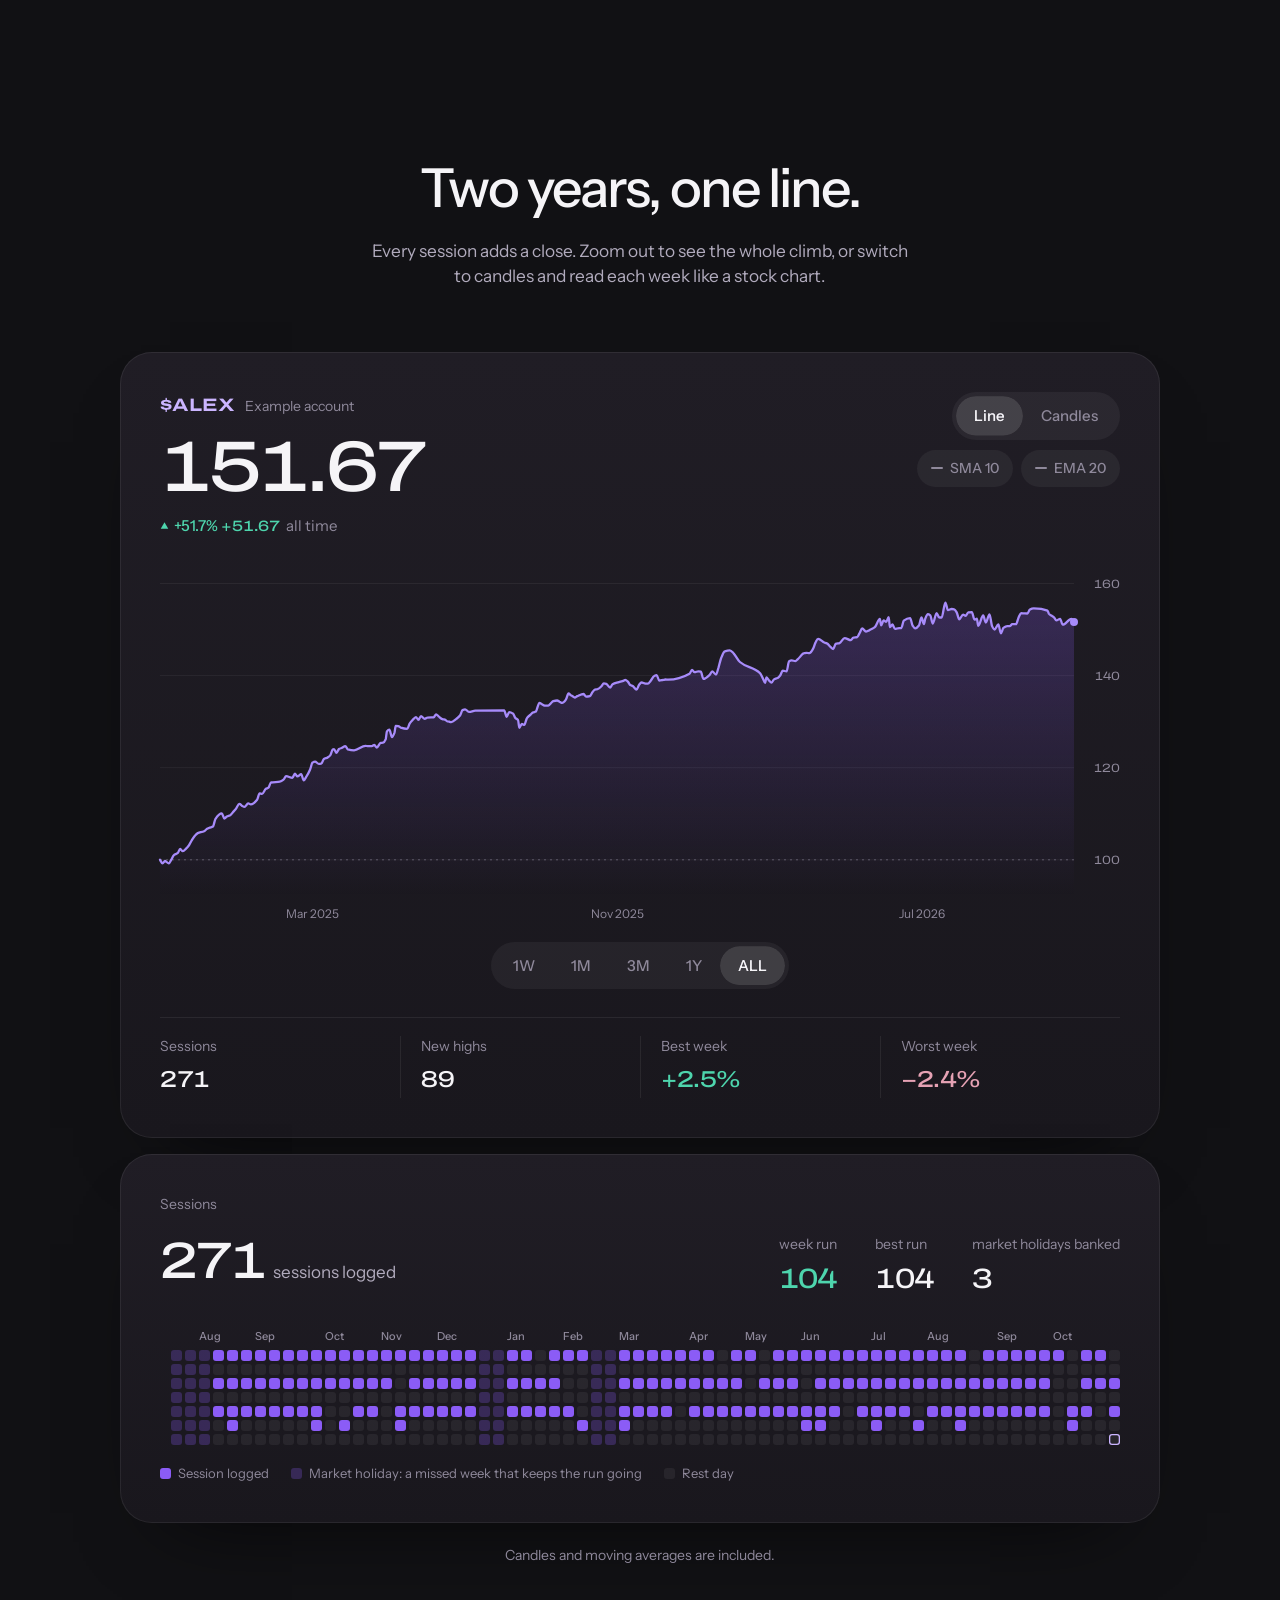
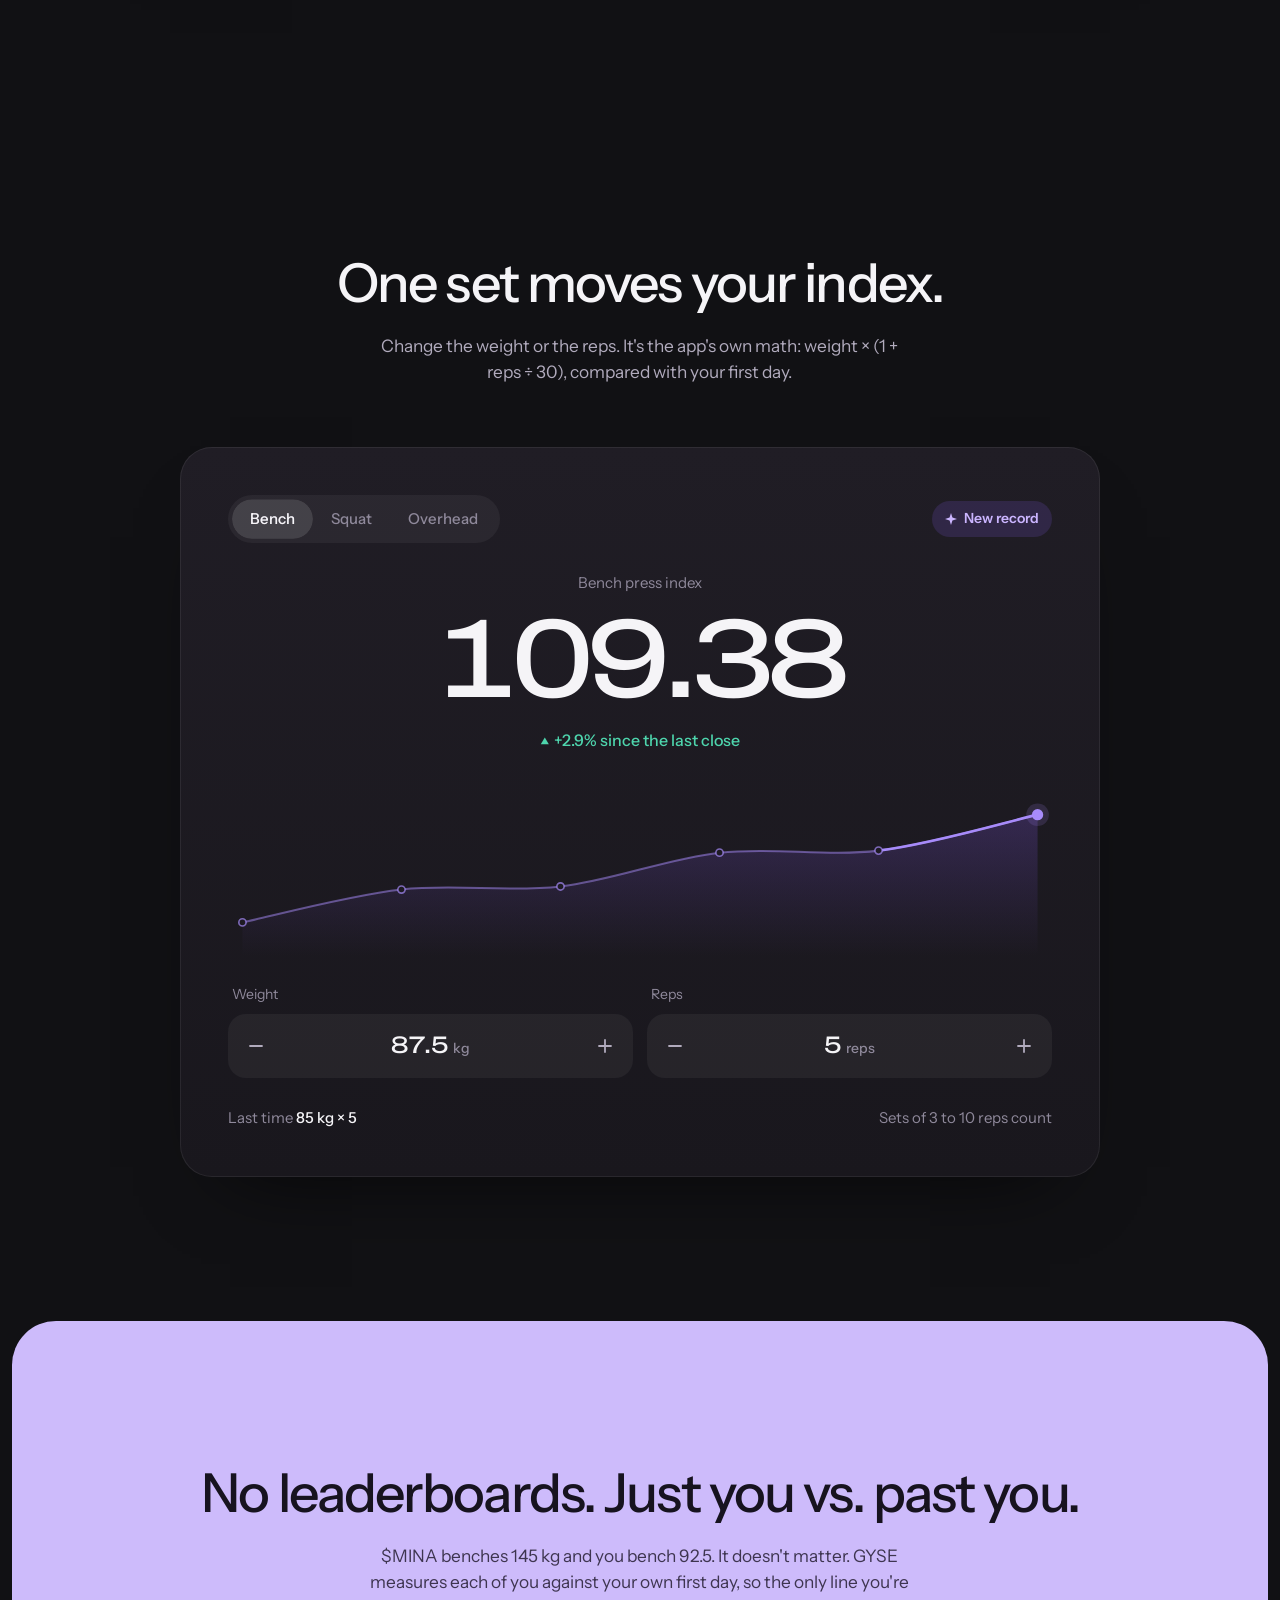
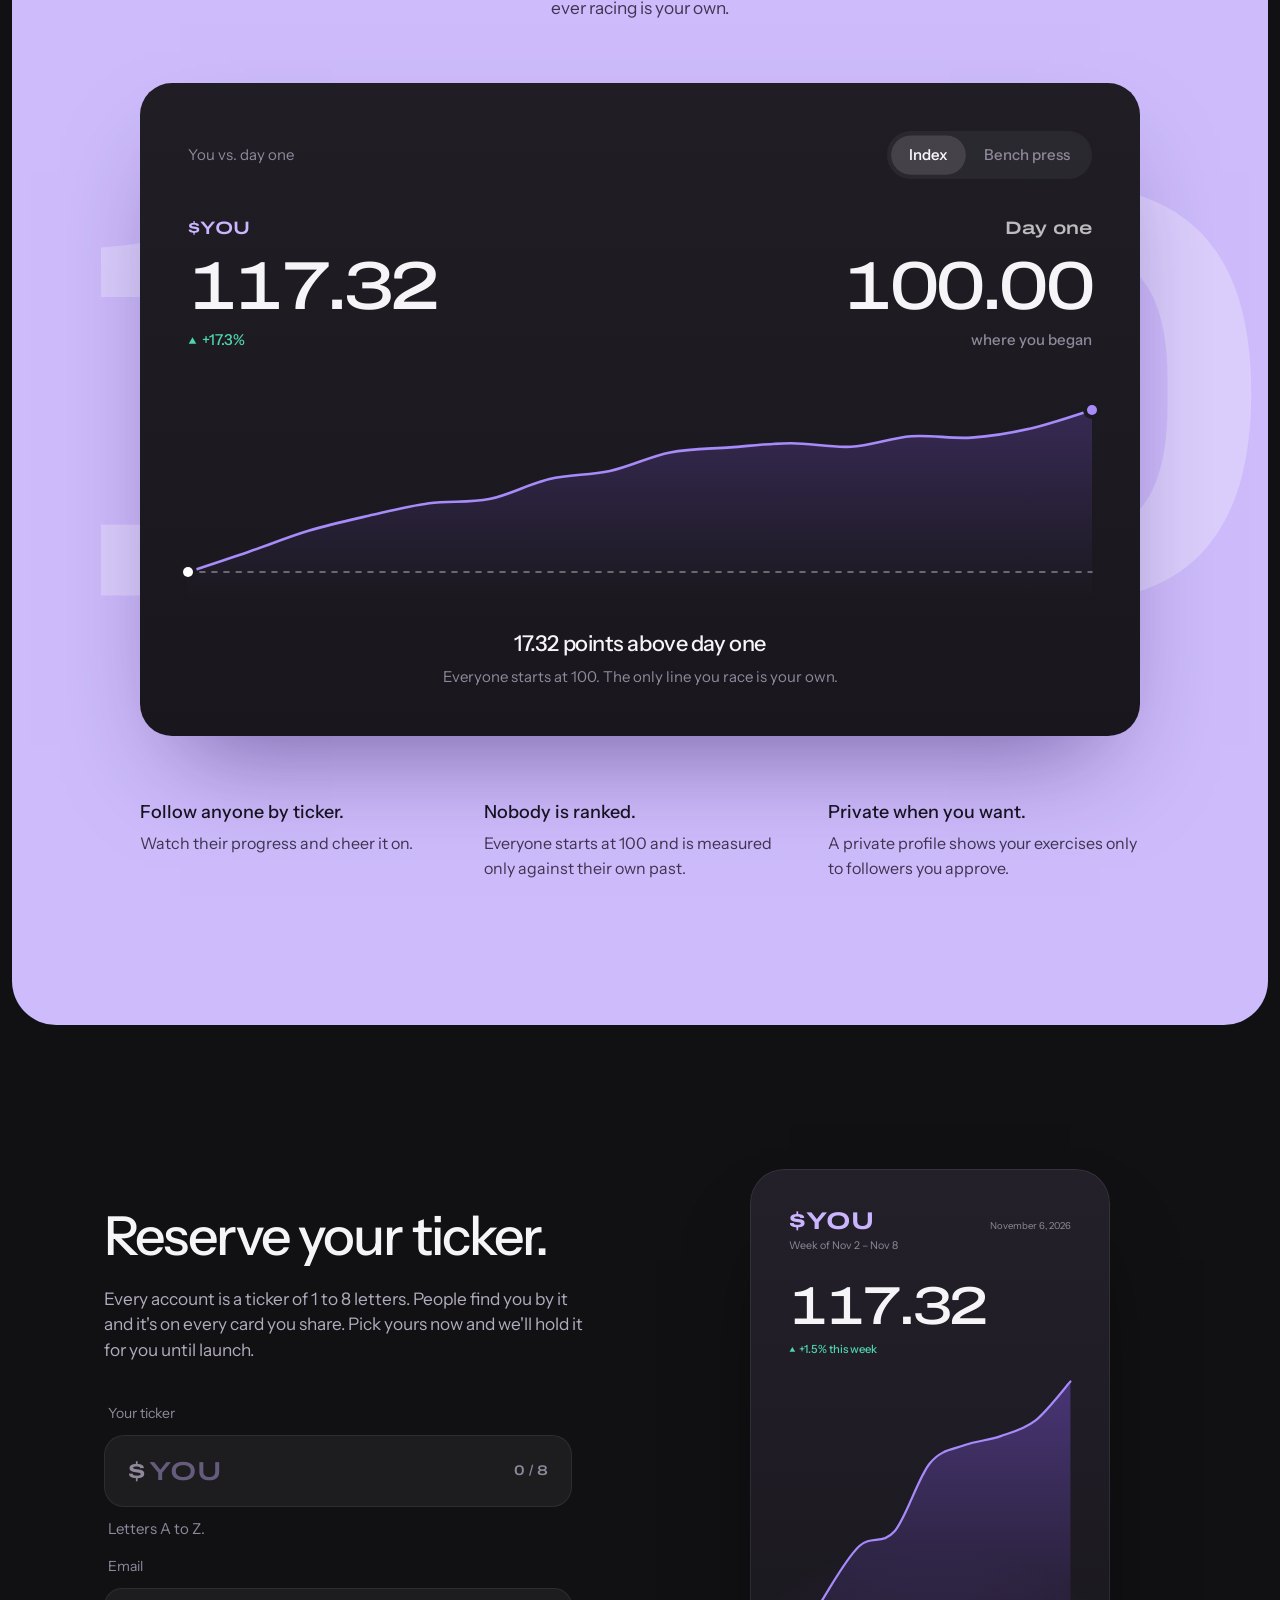
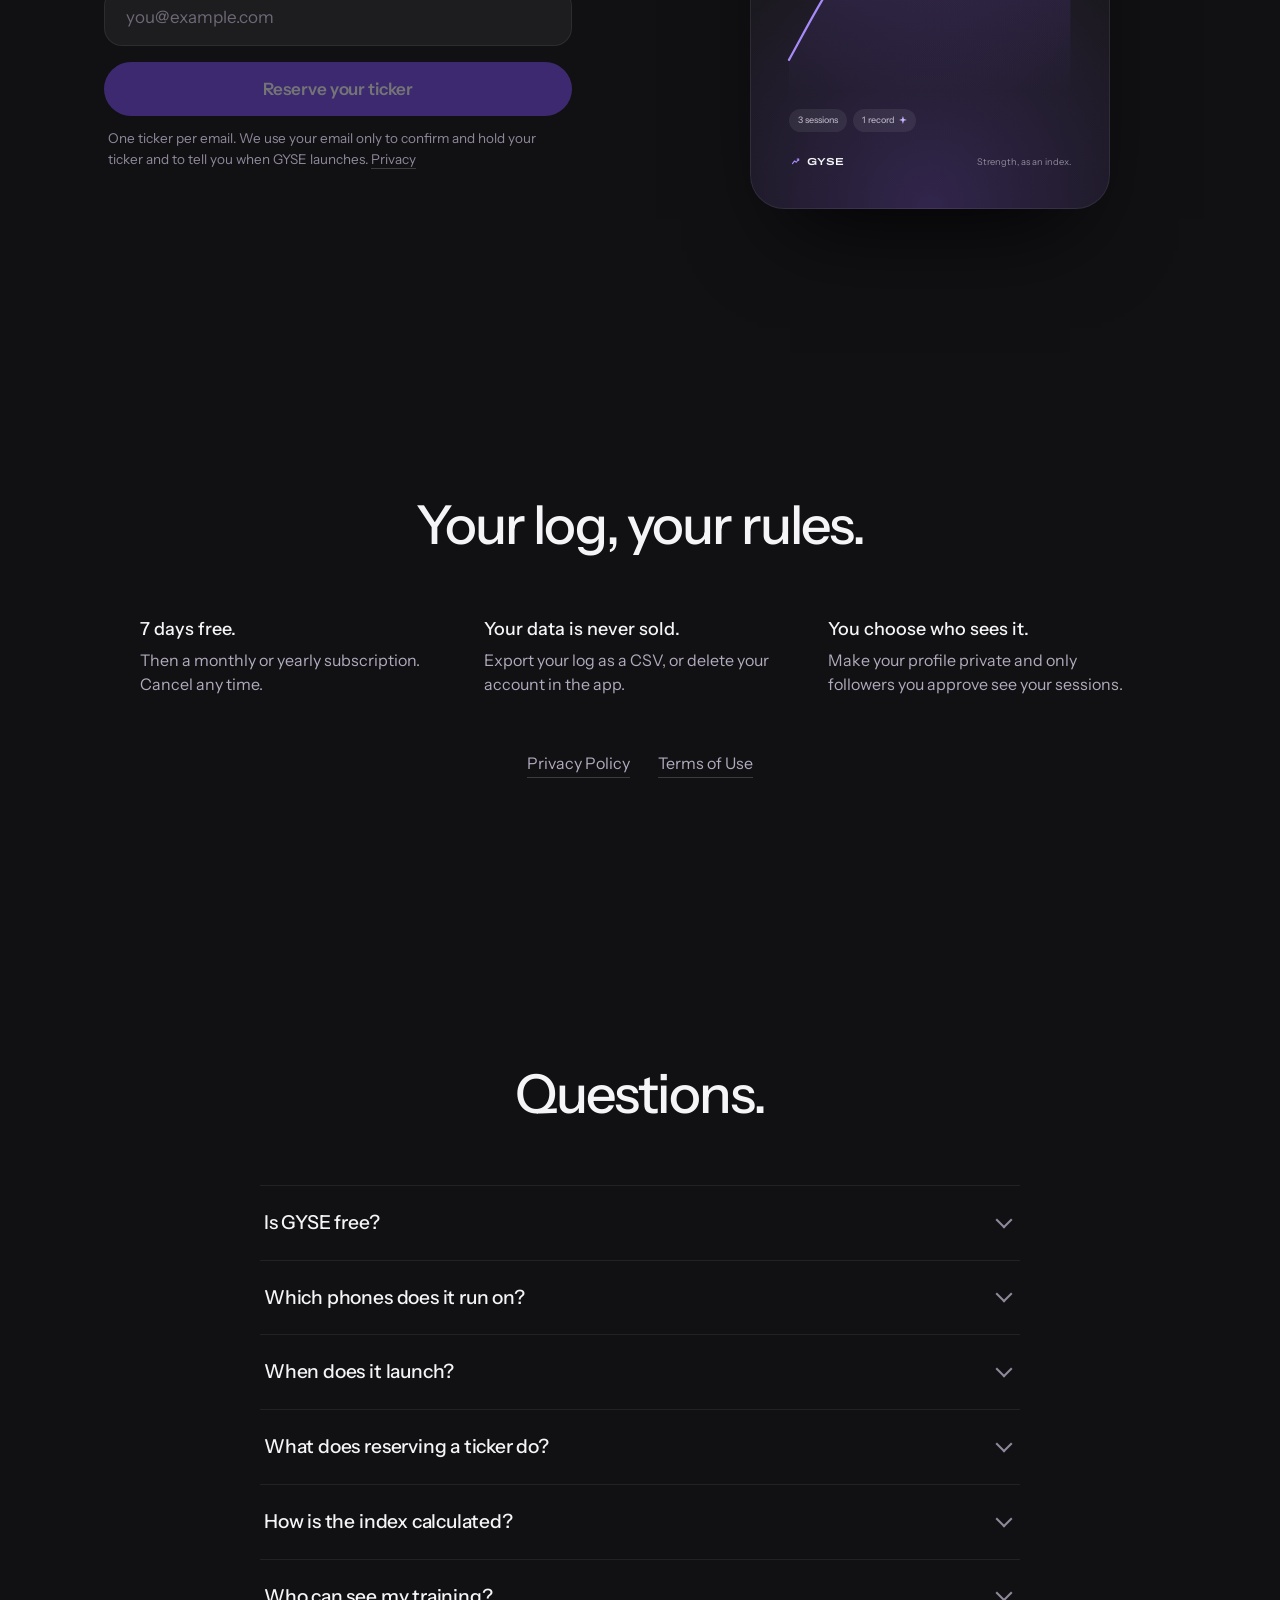
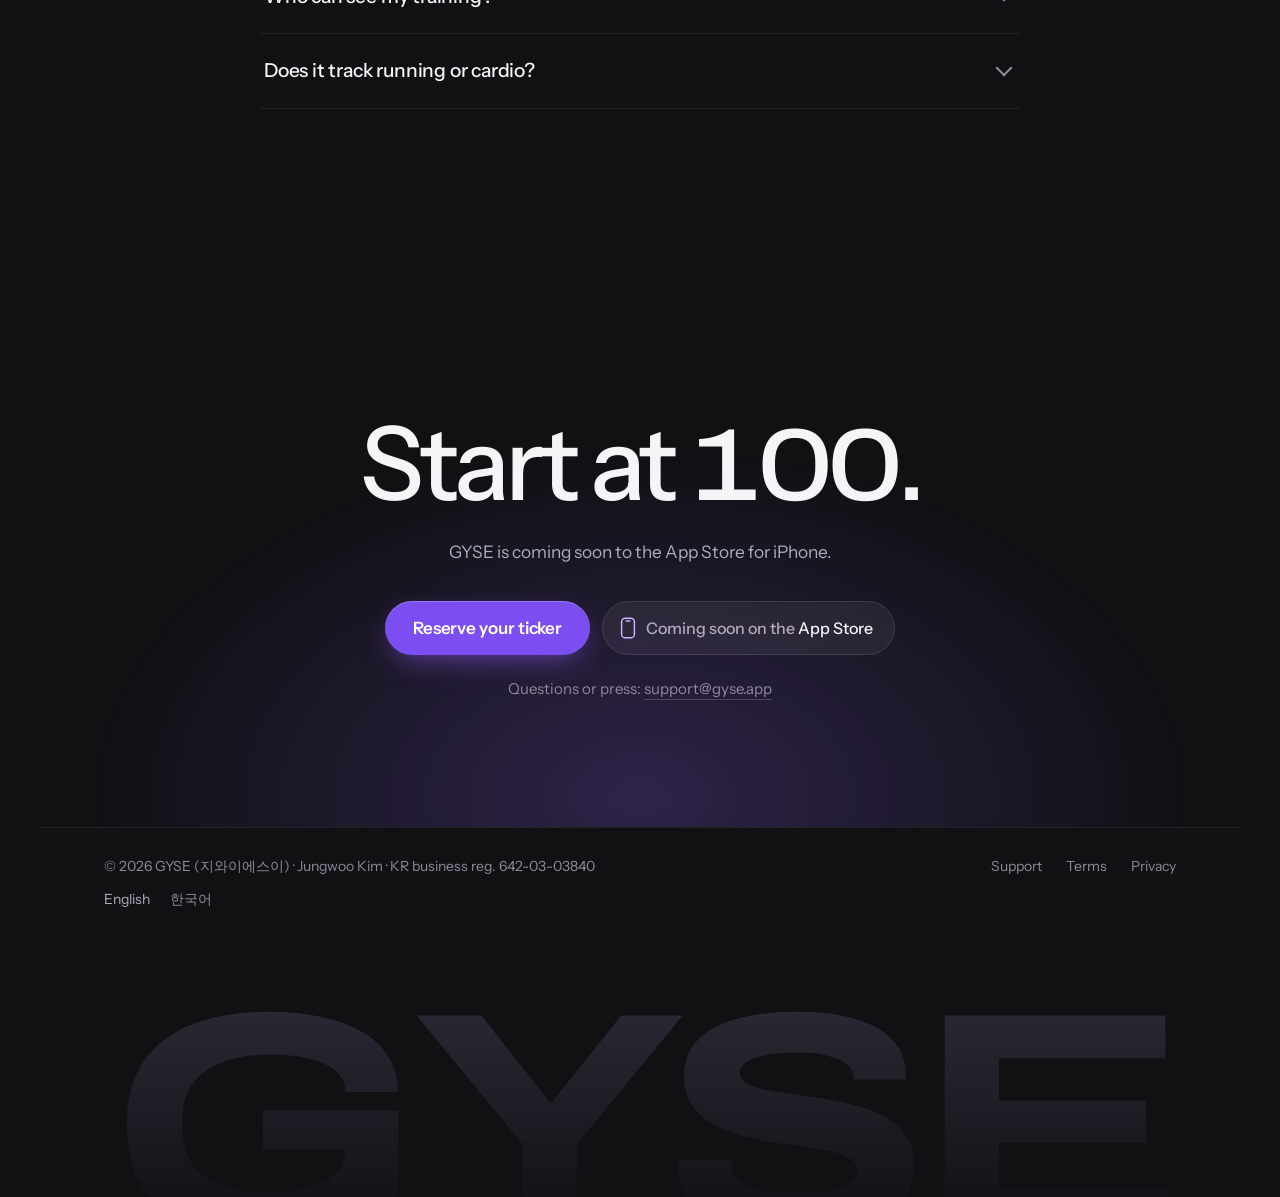
==== commit 109f2685: "Sessions demo: bank up to 3 market holidays, as the app does Co-Authored-By: Claude Fable 5.2 <norep" ====
--- a/index.html
+++ b/index.html
@@ -3,7 +3,7 @@
 <head>
 <meta charset="utf-8">
 <meta name="viewport" content="width=device-width, initial-scale=1, viewport-fit=cover">
-<meta http-equiv="Content-Security-Policy" content="default-src 'self'; script-src 'sha256-avmP1XnhkefwQ/QduEvCuj22+02/T4T09qkqGTBSEYI='; style-src 'self' 'unsafe-inline'; img-src 'self' data:; font-src 'self'; connect-src 'self' https://lggthlqzohwxnammtzxg.supabase.co; object-src 'none'; base-uri 'none'; form-action 'none'">
+<meta http-equiv="Content-Security-Policy" content="default-src 'self'; script-src 'sha256-o6Q0123j37efjgyEaVkr7WYc5Vf97R1N4EdHymcpm+c='; style-src 'self' 'unsafe-inline'; img-src 'self' data:; font-src 'self'; connect-src 'self' https://lggthlqzohwxnammtzxg.supabase.co; object-src 'none'; base-uri 'none'; form-action 'none'">
 <meta name="referrer" content="strict-origin-when-cross-origin">
 <title>GYSE · Your strength, as an index</title>
 <meta name="description" content="GYSE is a workout tracker for iPhone that turns your lifts into a stock-style chart of your strength. It starts at 100 and climbs as you get stronger.">
@@ -1228,17 +1228,17 @@
     new ResizeObserver(() => draw()).observe(plot);
     draw();
 
-    /* Sessions: the weekly run with market holidays, worked out exactly as the app does (WeeklyRun, 2 holidays on a free account). */
+    /* Sessions: the weekly run with market holidays, worked out exactly as the app does (WeeklyRun, up to 3 holidays banked). */
     const NOW = 727;                                   // Sun, Nov 8, 2026, in days since Mon, Nov 11, 2024
     const logged = new Set(PD), weeksOn = new Set(PD.map(d => Math.floor(d / 7))), curWeek = Math.floor(NOW / 7);
     let run = 0, best = 0, banked = 0, earned = 0; const hol = new Set();
     for (let w = 0; w < curWeek; w++) {
-      if (weeksOn.has(w)) { run++; earned++; if (earned % 4 === 0) banked = Math.min(2, banked + 1); }
+      if (weeksOn.has(w)) { run++; earned++; if (earned % 4 === 0) banked = Math.min(3, banked + 1); }
       else if (banked > 0) { banked--; run++; hol.add(w); }
       else { run = 0; earned = 0; }
       best = Math.max(best, run);
     }
-    if (weeksOn.has(curWeek)) { run++; earned++; if (earned % 4 === 0) banked = Math.min(2, banked + 1); best = Math.max(best, run); }
+    if (weeksOn.has(curWeek)) { run++; earned++; if (earned % 4 === 0) banked = Math.min(3, banked + 1); best = Math.max(best, run); }
     $('sn').textContent = PD.length; $('sr').textContent = run; $('sb').textContent = best; $('sh').textContent = banked;
     const grid = $('sgrid');
     grid.setAttribute('aria-label', tt('calendar', { n: PD.length, run, best }));
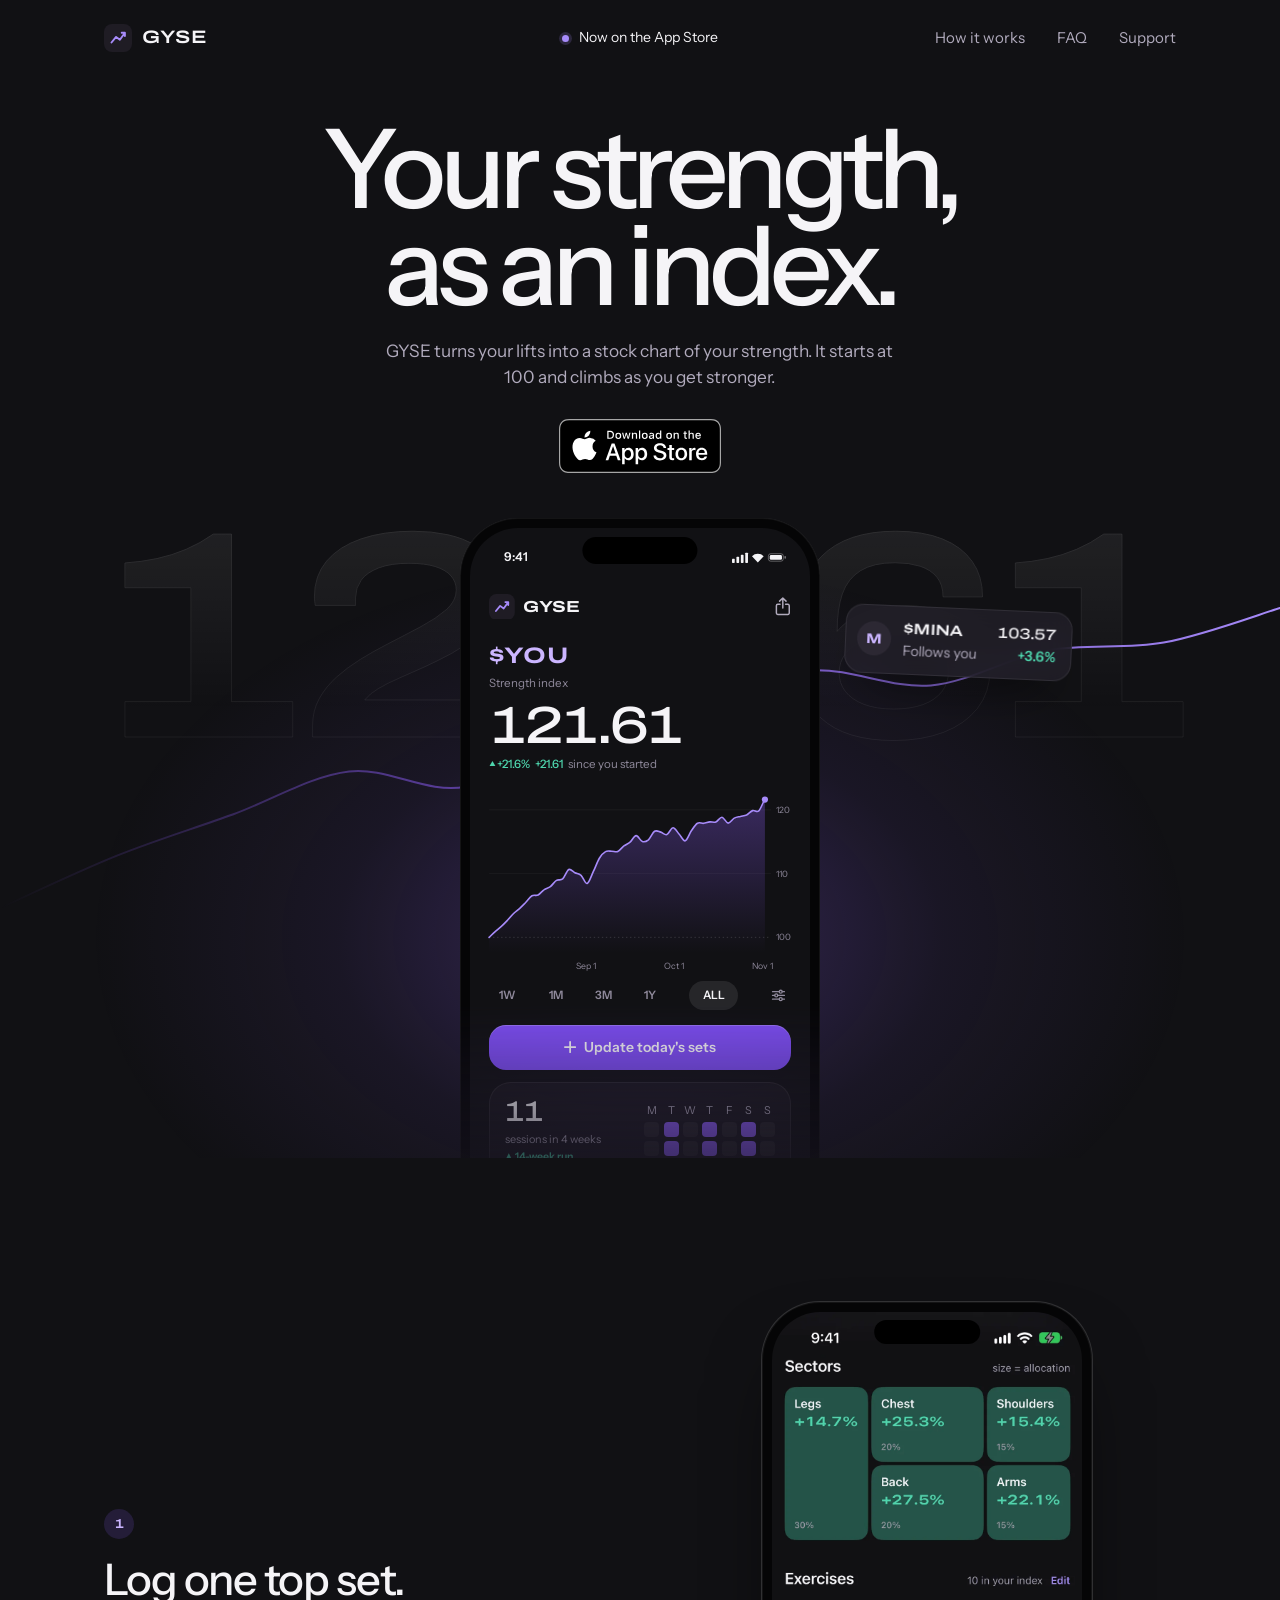
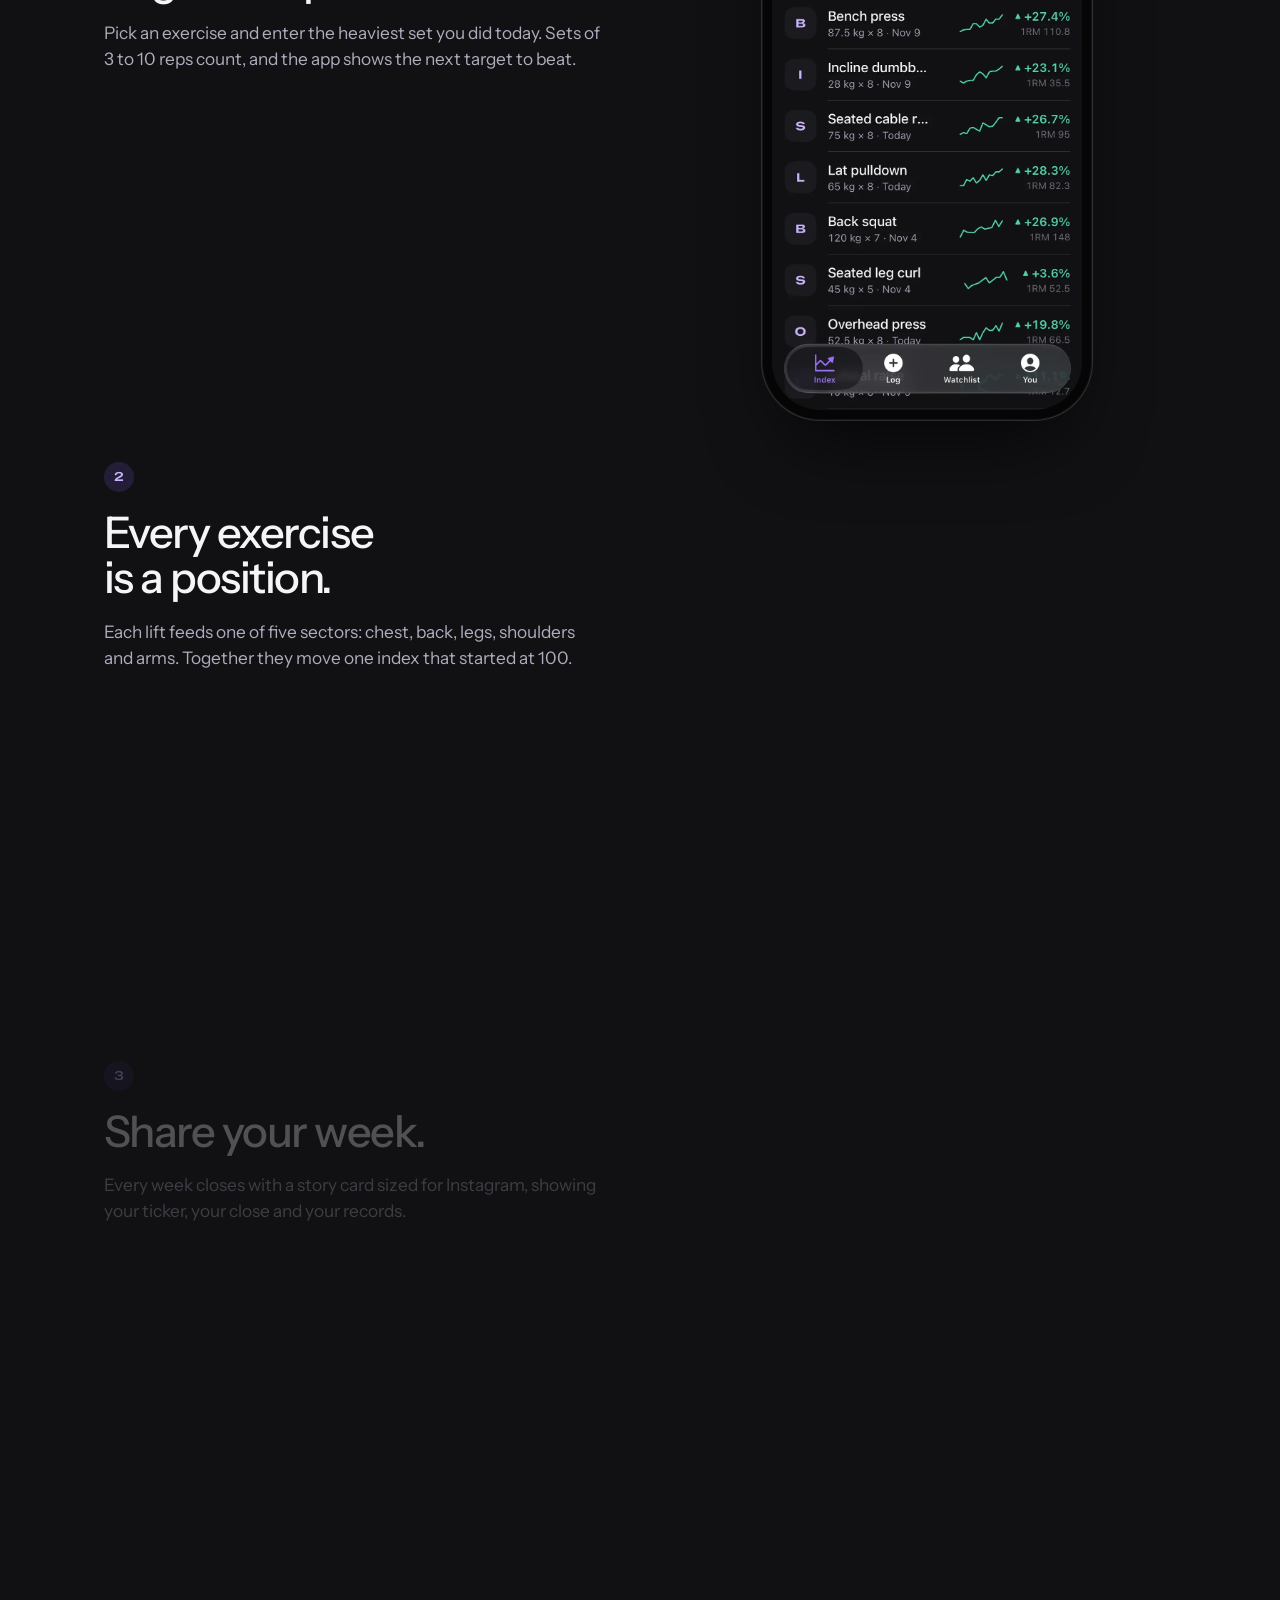
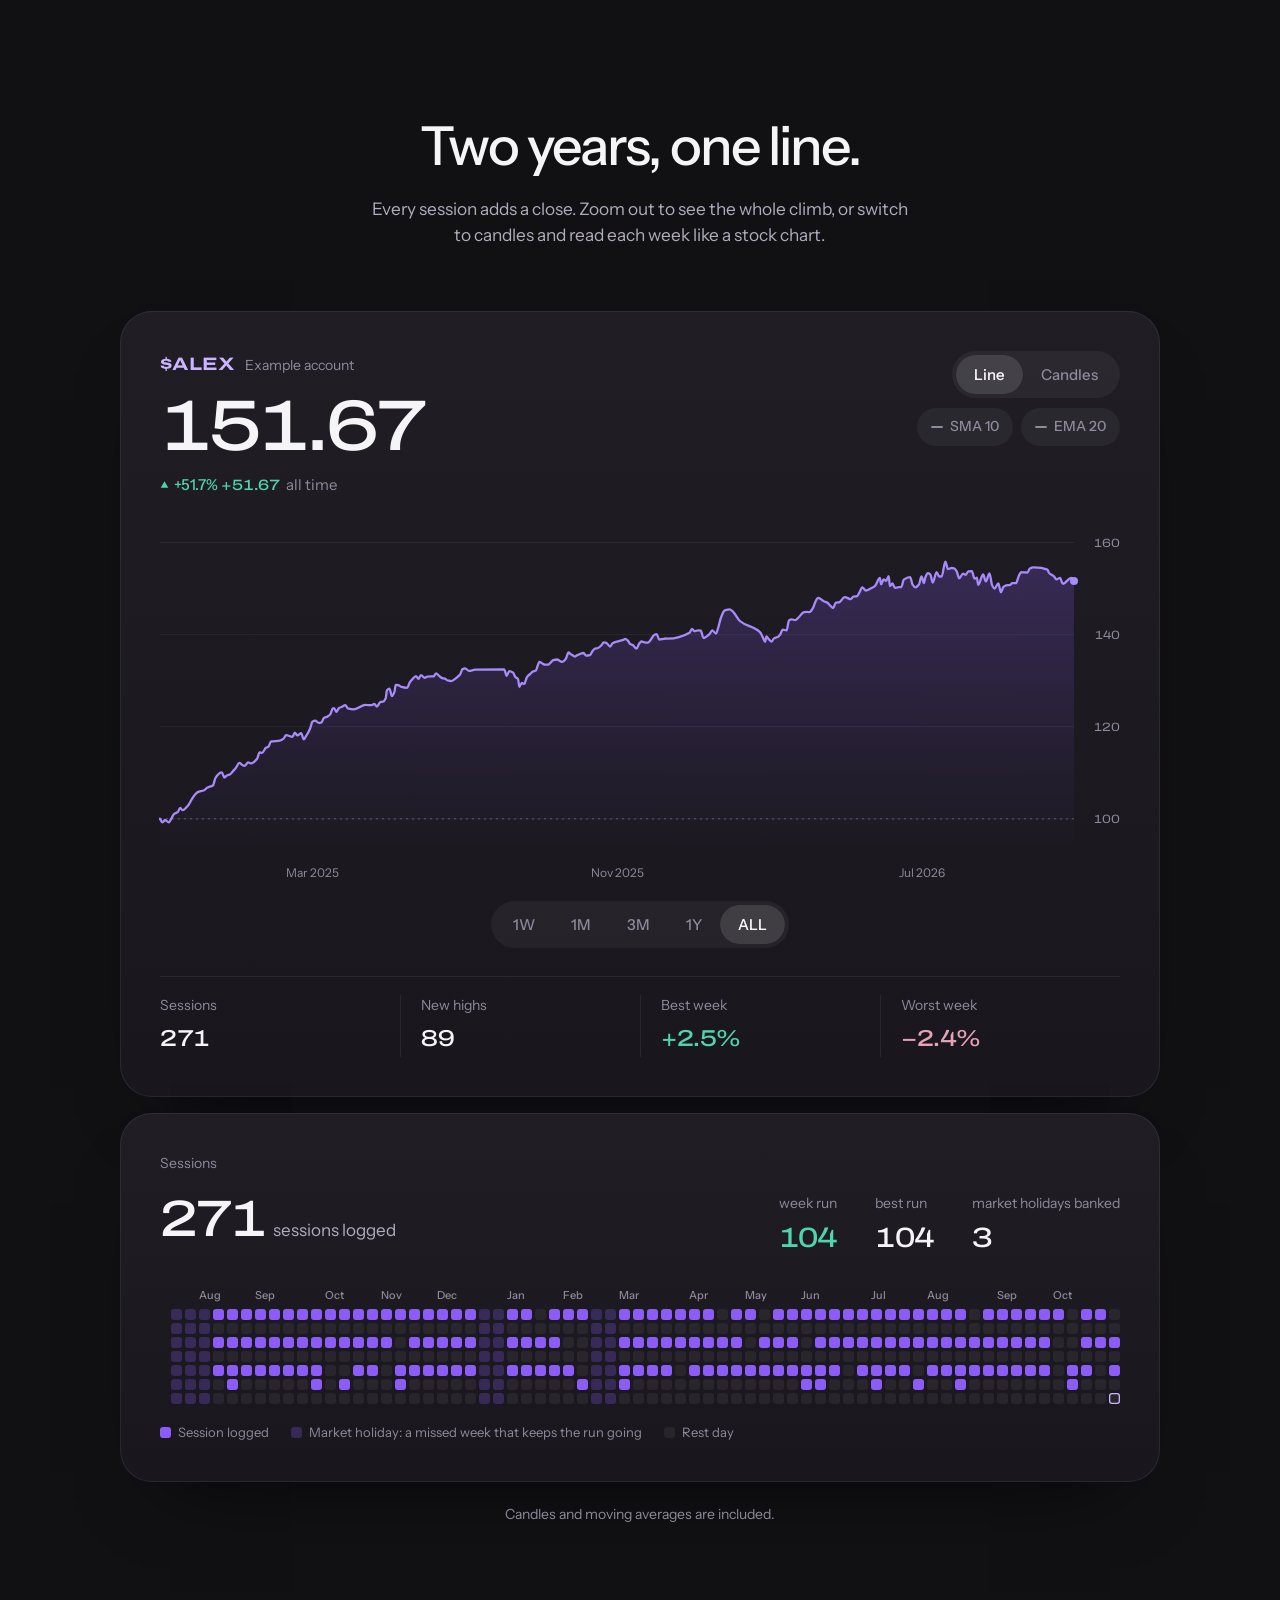
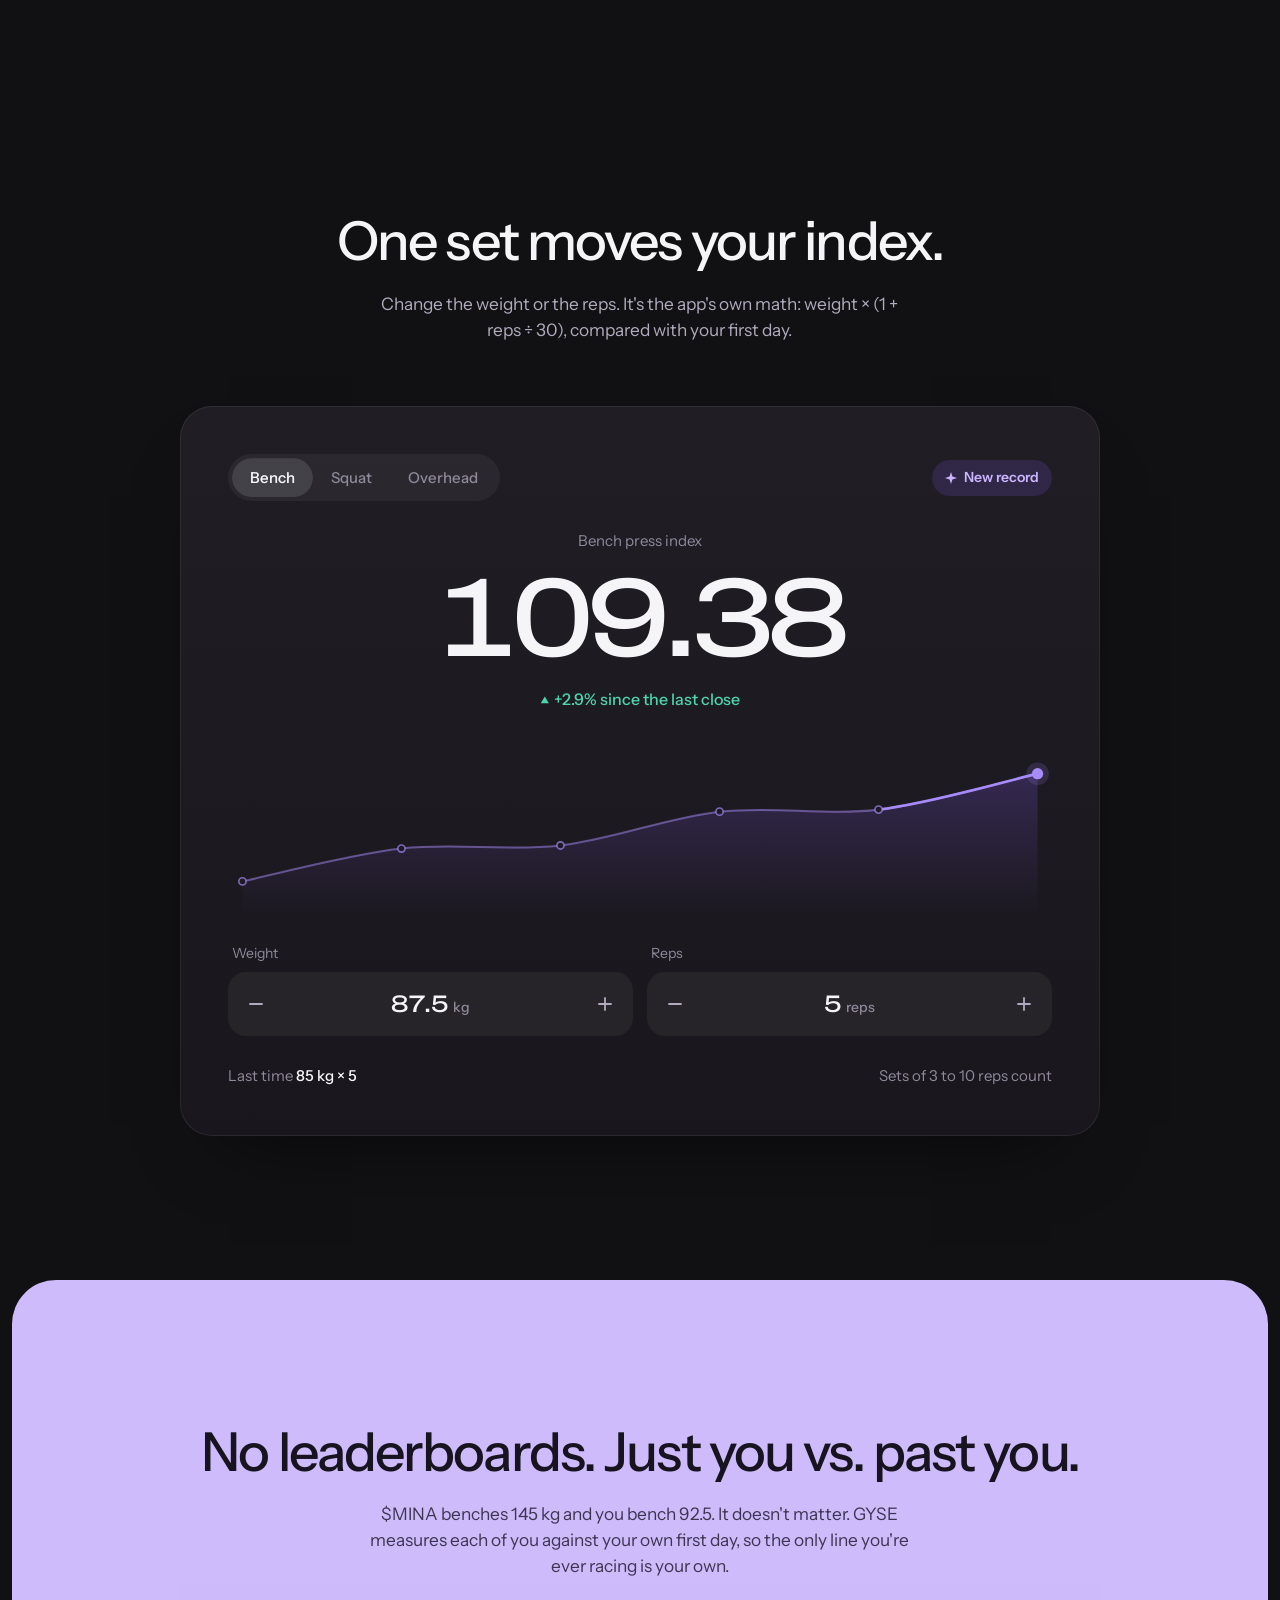
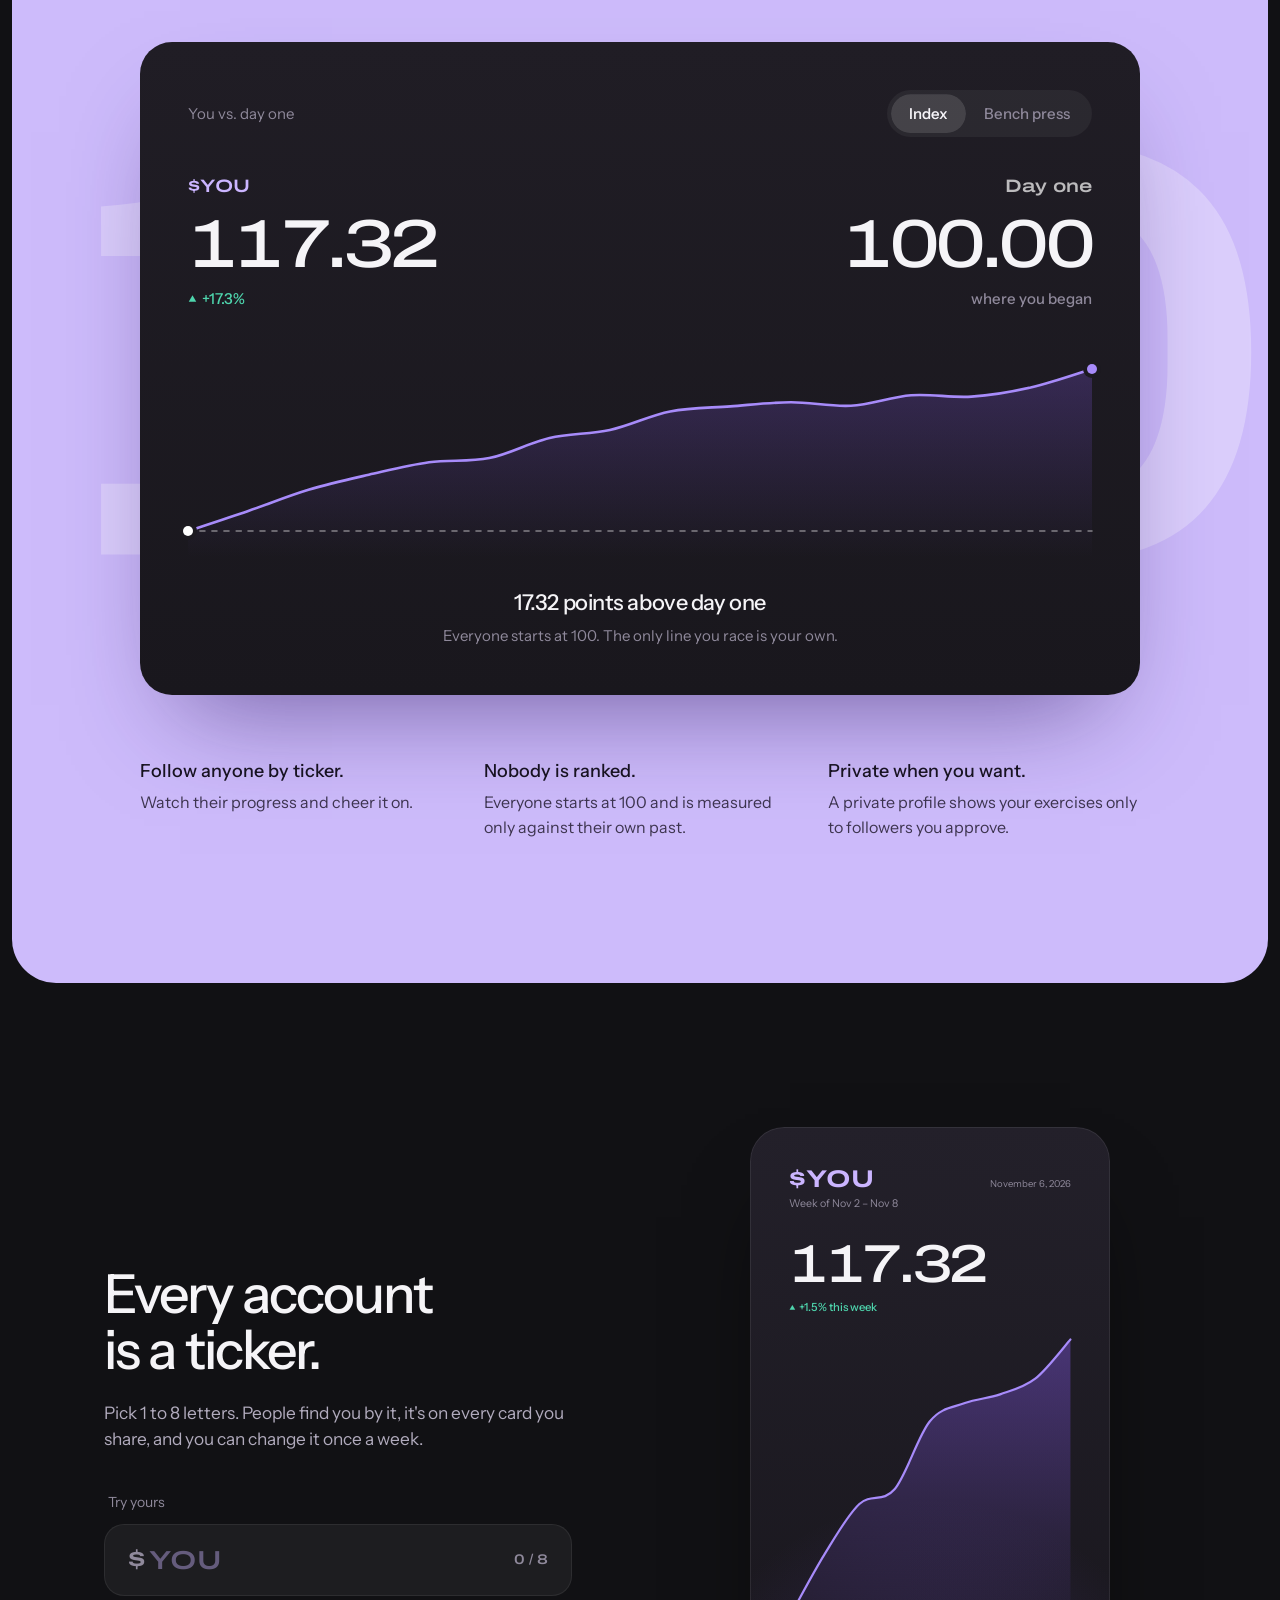
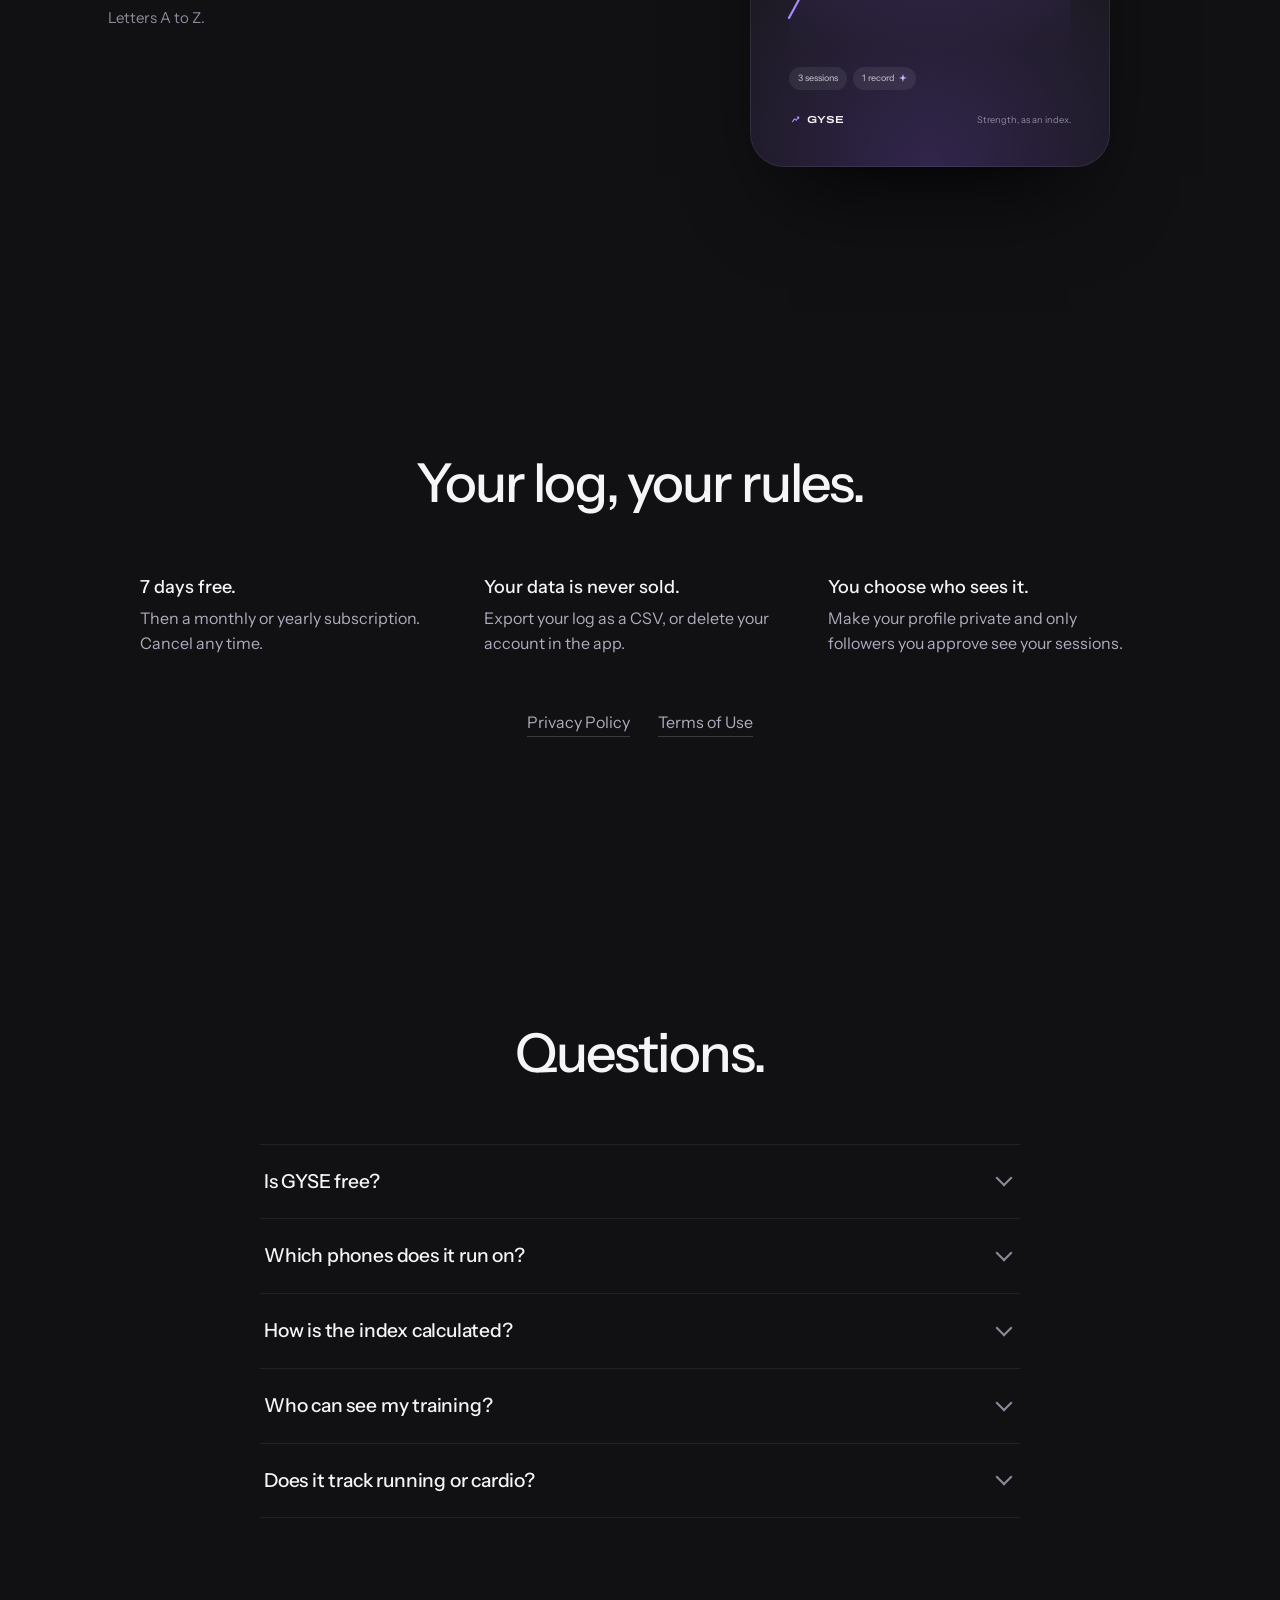
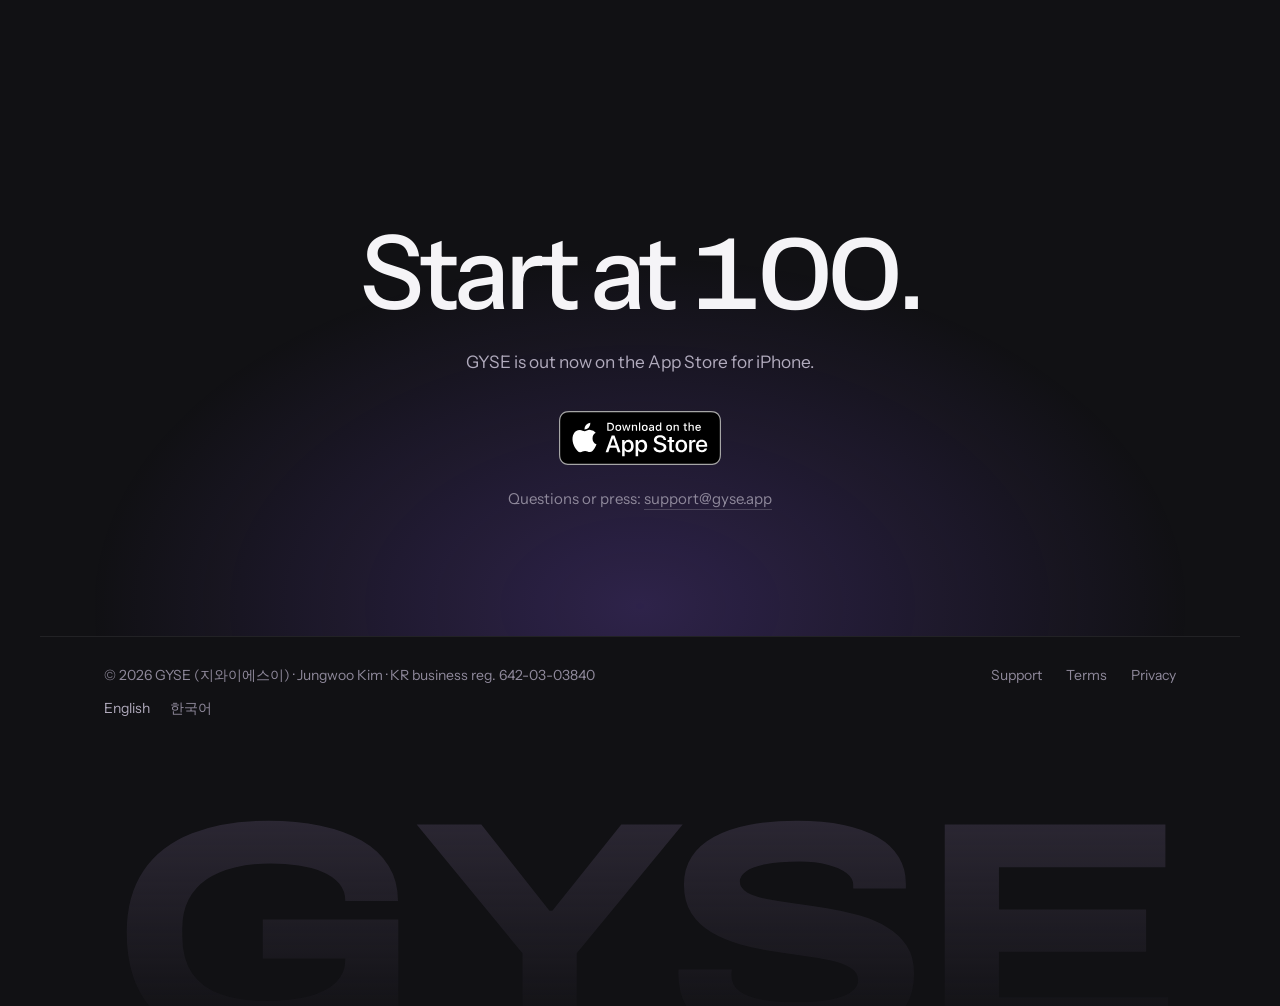
==== commit c995245c: "Use Apple's App Store badge for the download buttons Co-Authored-By: Claude Fable 5.2 <noreply@anthr" ====
--- a/index.html
+++ b/index.html
@@ -3,7 +3,7 @@
 <head>
 <meta charset="utf-8">
 <meta name="viewport" content="width=device-width, initial-scale=1, viewport-fit=cover">
-<meta http-equiv="Content-Security-Policy" content="default-src 'self'; script-src 'sha256-o6Q0123j37efjgyEaVkr7WYc5Vf97R1N4EdHymcpm+c='; style-src 'self' 'unsafe-inline'; img-src 'self' data:; font-src 'self'; connect-src 'self' https://lggthlqzohwxnammtzxg.supabase.co; object-src 'none'; base-uri 'none'; form-action 'none'">
+<meta http-equiv="Content-Security-Policy" content="default-src 'self'; script-src 'sha256-J1IRRQW+JyDMFVdDuyzE0bA4EYCJC+1/nIpu2itvTQk='; style-src 'self' 'unsafe-inline'; img-src 'self' data:; font-src 'self'; connect-src 'self' https://lggthlqzohwxnammtzxg.supabase.co; object-src 'none'; base-uri 'none'; form-action 'none'">
 <meta name="referrer" content="strict-origin-when-cross-origin">
 <title>GYSE · Your strength, as an index</title>
 <meta name="description" content="GYSE is a workout tracker for iPhone that turns your lifts into a stock-style chart of your strength. It starts at 100 and climbs as you get stronger.">
@@ -125,13 +125,16 @@
 .hstep .emf { border-radius: 999px; height: 60px; padding: 0 26px; }
 .hstep .btn { width: 100%; }
 .hrsv .rsv-done { margin: 0; max-width: none; text-align: left; }
-.hero .actions:not(:has(.btn)) { display: none; }   /* before launch the field above is the action; at launch the badge here becomes the download button */
+.hero .actions:not(:has(.btn, .badge)) { display: none; }   /* before launch the field above is the action; at launch the badge here becomes the download button */
 .actions { display: flex; flex-wrap: wrap; justify-content: center; align-items: center; gap: 12px; margin-top: 6px; }
 /* App Store badge: "coming soon" until assets/store.json has the app's link, then a download link. */
 .store { display: inline-flex; align-items: center; justify-content: center; gap: 10px; min-height: 54px; padding: 0 22px 0 18px; border-radius: 999px; white-space: nowrap;
          background: rgba(255,255,255,.06); box-shadow: inset 0 0 0 1px rgba(255,255,255,.1); color: var(--text); font-size: 16px; font-weight: 500; text-decoration: none; }
 .store svg { width: 16px; height: 22px; flex: none; color: var(--lilac); }
 .store .soft { color: var(--body); }
+.badge { display: inline-flex; border-radius: 10px; transition: transform .15s ease; }
+.badge img { display: block; height: 54px; width: auto; }
+.badge:hover { transform: translateY(-1px); }
 .btn svg { width: 16px; height: 22px; margin-right: 10px; flex: none; }
 .btn.quiet { background: rgba(255,255,255,.06); box-shadow: inset 0 0 0 1px rgba(255,255,255,.1); }
 @media (hover: hover) and (pointer: fine) { .btn.quiet:hover { background: rgba(255,255,255,.1); box-shadow: inset 0 0 0 1px rgba(255,255,255,.14); } }
@@ -1366,10 +1369,13 @@
   fetch('/assets/store.json', { cache: 'no-cache' }).then(r => (r.ok ? r.json() : null)).then(cfg => {
     const url = cfg && cfg.appStoreUrl;
     if (typeof url !== 'string' || !/^https:\/\/apps\.apple\.com\/[\w\-./?=&%]+$/.test(url)) return;
-    const phone = document.querySelector('.store svg').outerHTML;
+    const badge = '/assets/app-store-' + (document.documentElement.lang === 'ko' ? 'ko' : 'en') + '.svg';
     document.querySelectorAll('[data-store="badge"]').forEach(el => {
       const a = document.createElement('a');
-      a.className = 'btn'; a.href = url; a.innerHTML = phone + T.download;
+      a.className = 'badge'; a.href = url;
+      const img = document.createElement('img');
+      img.src = badge; img.alt = T.download; img.height = 54;
+      a.append(img);
       el.replaceWith(a);
     });
     document.querySelectorAll('[data-try]').forEach(a => a.classList.add('quiet'));
